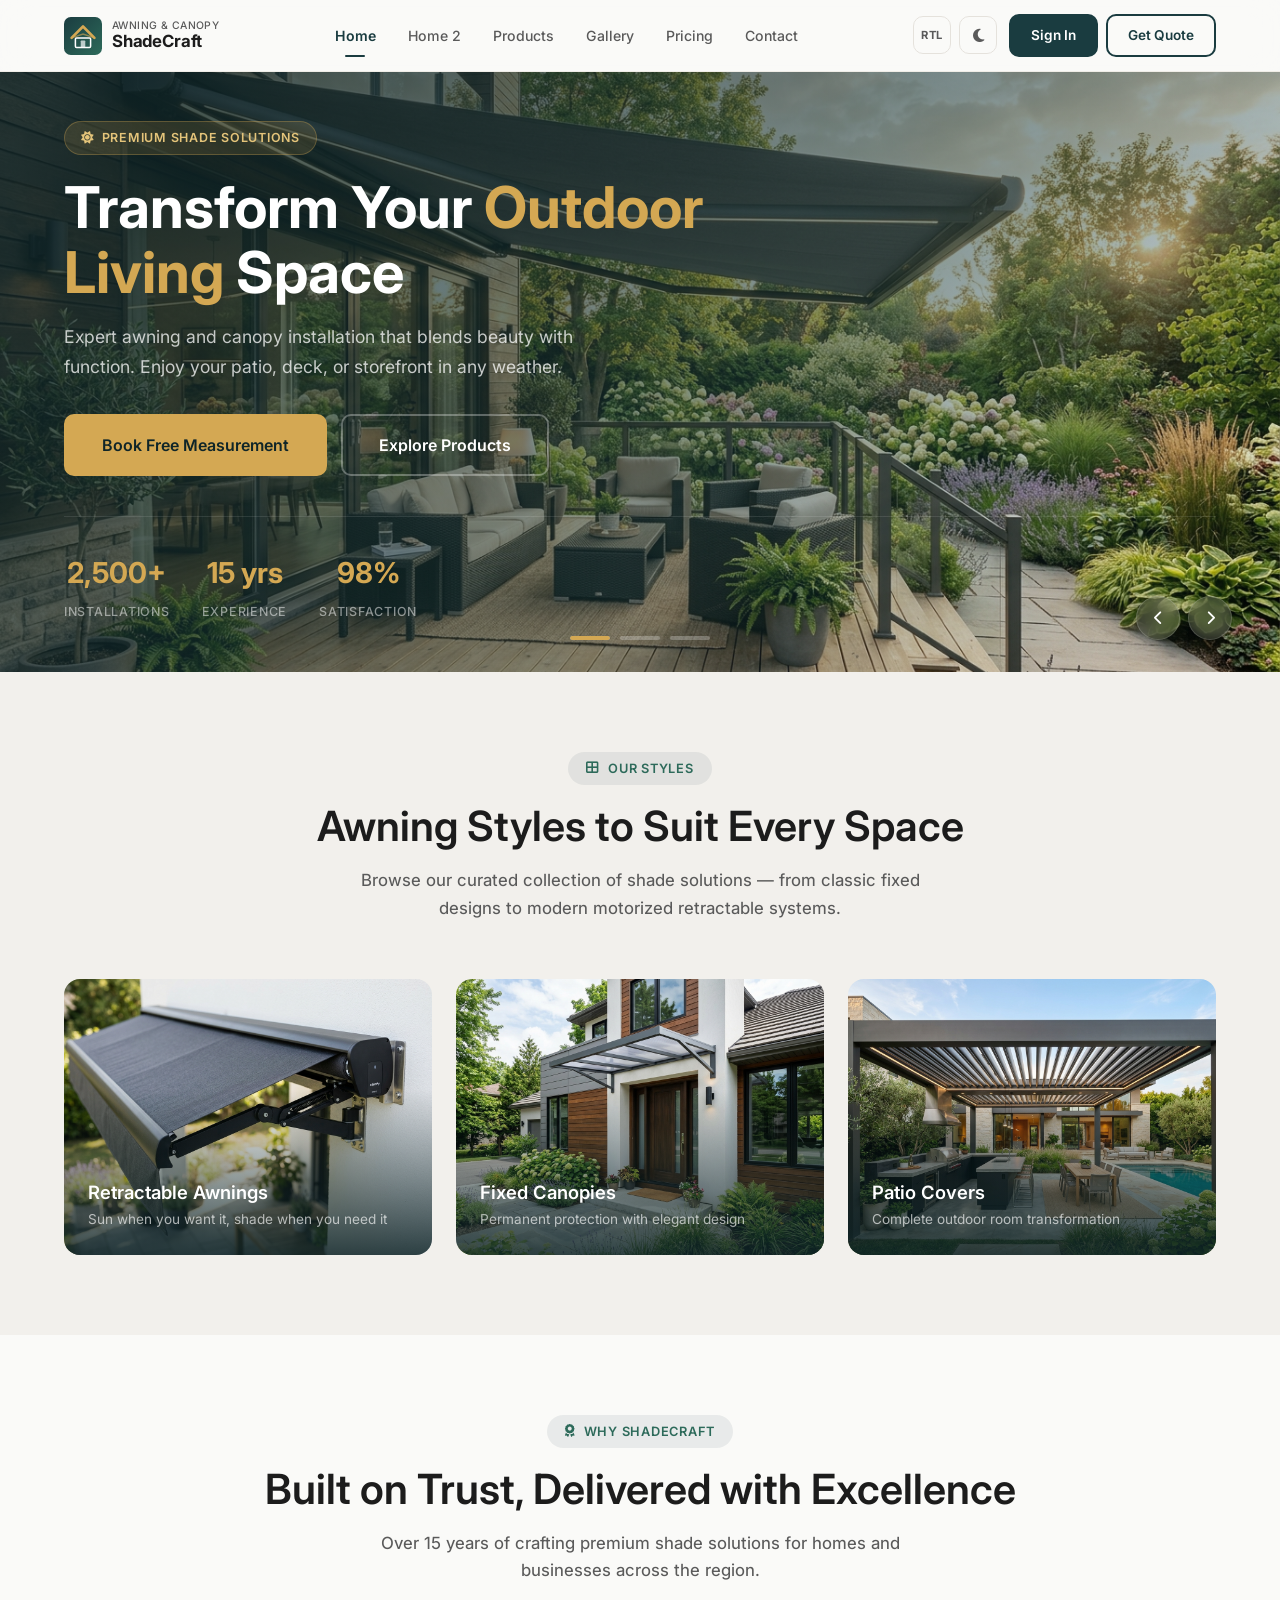
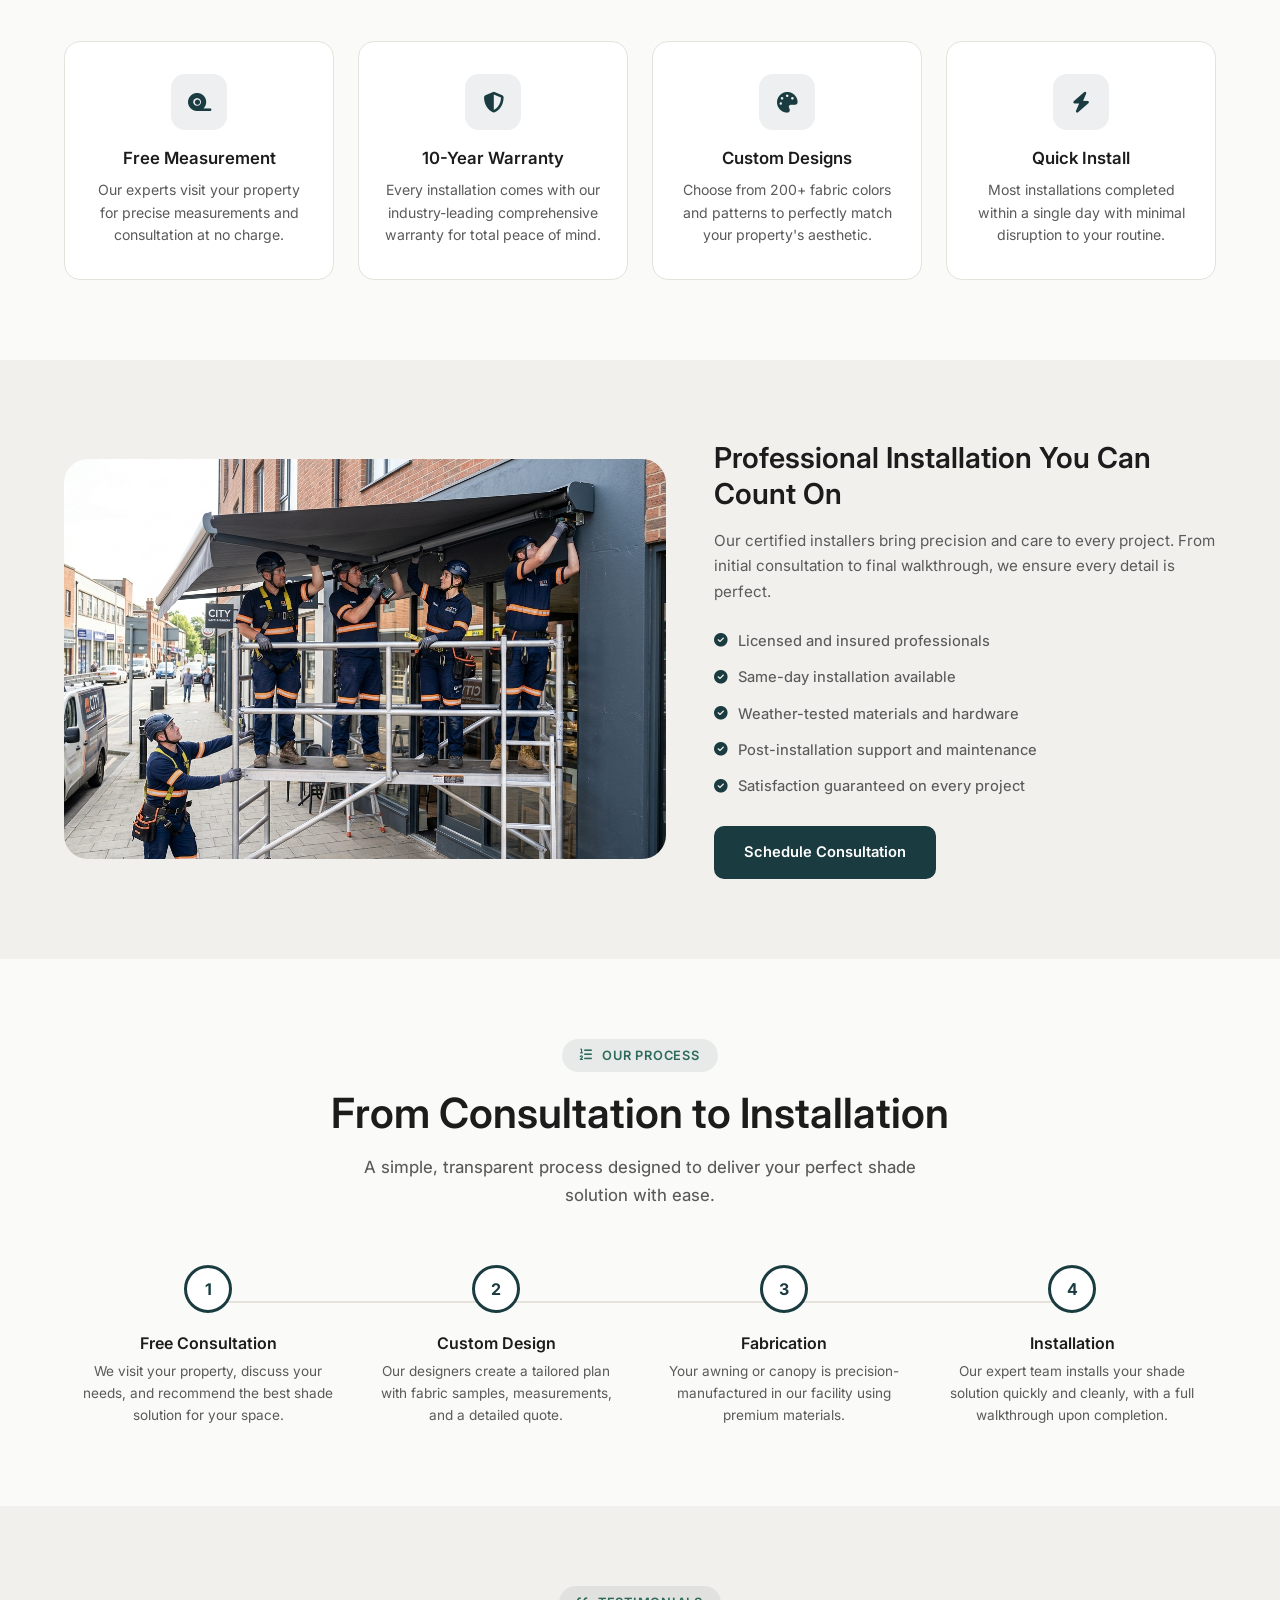
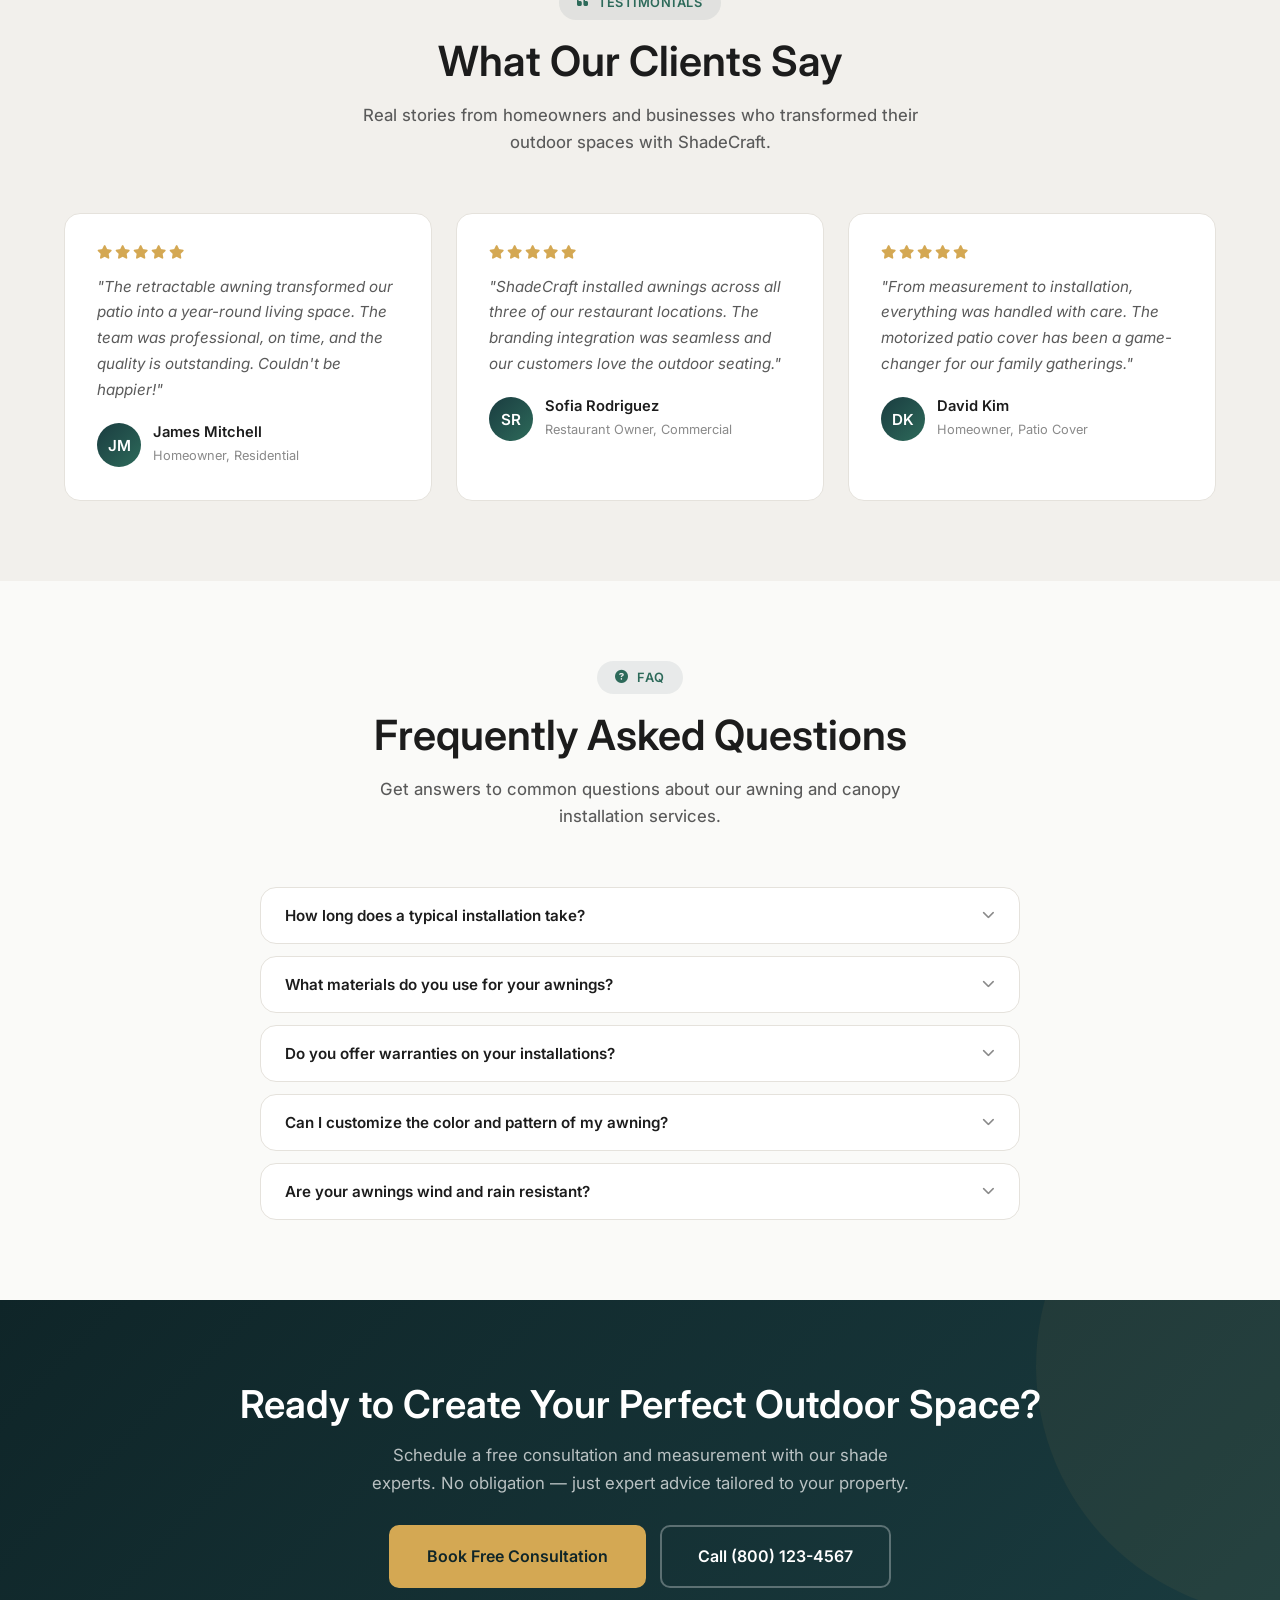
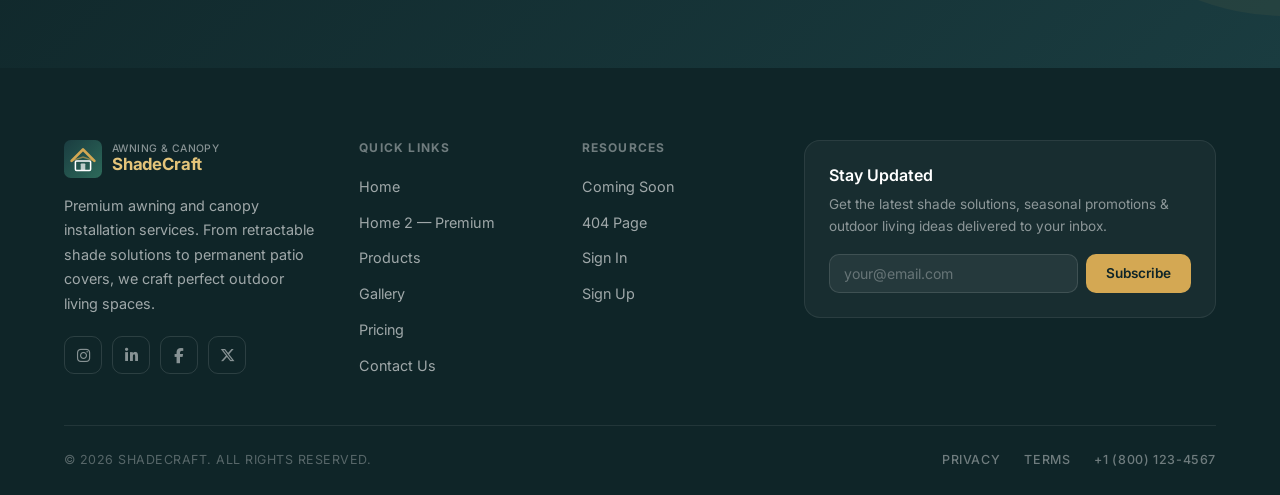
==== index.html @ 9da415a9 "first commit" ====
<!DOCTYPE html>
<html lang="en" dir="ltr">
<head>
    <meta charset="UTF-8">
    <meta name="viewport" content="width=device-width, initial-scale=1.0">
    <title>ShadeCraft — Premium Awning & Canopy Installation</title>
    <meta name="description" content="Professional awning and canopy installation services. Retractable awnings, fixed canopies, patio covers — we create perfect outdoor shade solutions.">
    <link rel="icon" href="favicon.svg" type="image/svg+xml">
    <link rel="stylesheet" href="style.css">
    <link rel="stylesheet" href="https://cdnjs.cloudflare.com/ajax/libs/font-awesome/6.5.1/css/all.min.css">
    <script src="components.js" defer></script>
</head>
<body>
    <div id="navbar-placeholder"></div>

    <!-- ===== HERO SLIDER ===== -->
    <section class="hero-slider" id="heroSlider">
        <div class="hero-slide active" aria-hidden="false">
            <div class="hero-slide-bg">
                <img src="assets/images/hero-awning-1.jpg" alt="Modern retractable awning over a patio deck" loading="eager">
            </div>
            <div class="hero-slide-content">
                <span class="hero-badge"><i class="fas fa-sun"></i> Premium Shade Solutions</span>
                <h1>Transform Your <span class="highlight">Outdoor Living</span> Space</h1>
                <p>Expert awning and canopy installation that blends beauty with function. Enjoy your patio, deck, or storefront in any weather.</p>
                <div class="hero-actions">
                    <a href="contact.html" class="btn btn-primary btn-lg">Book Free Measurement</a>
                    <a href="products.html" class="btn btn-secondary btn-lg">Explore Products</a>
                </div>
                <div class="hero-stat-row">
                    <div class="hero-stat-item">
                        <span class="stat-num" data-count="2500" data-suffix="+">0</span>
                        <span class="stat-label">Installations</span>
                    </div>
                    <div class="hero-stat-item">
                        <span class="stat-num" data-count="15" data-suffix=" yrs">0</span>
                        <span class="stat-label">Experience</span>
                    </div>
                    <div class="hero-stat-item">
                        <span class="stat-num" data-count="98" data-suffix="%">0</span>
                        <span class="stat-label">Satisfaction</span>
                    </div>
                </div>
            </div>
        </div>

        <div class="hero-slide" aria-hidden="true">
            <div class="hero-slide-bg">
                <img src="assets/images/hero-canopy-2.jpg" alt="Elegant commercial storefront awning" loading="lazy">
            </div>
            <div class="hero-slide-content">
                <span class="hero-badge"><i class="fas fa-store"></i> Commercial Solutions</span>
                <h1>Elevate Your <span class="highlight">Business Facade</span></h1>
                <p>Eye-catching commercial awnings that boost curb appeal, reduce energy costs, and create inviting storefronts for your customers.</p>
                <div class="hero-actions">
                    <a href="contact.html" class="btn btn-primary btn-lg">Get a Quote</a>
                    <a href="gallery.html" class="btn btn-secondary btn-lg">View Our Work</a>
                </div>
            </div>
        </div>

        <div class="hero-slide" aria-hidden="true">
            <div class="hero-slide-bg">
                <img src="assets/images/hero-patio-3.jpg" alt="Pergola canopy over outdoor dining" loading="lazy">
            </div>
            <div class="hero-slide-content">
                <span class="hero-badge"><i class="fas fa-utensils"></i> Patio & Pergola</span>
                <h1>Dine Under the <span class="highlight">Perfect Canopy</span></h1>
                <p>Custom patio covers and pergola canopies that extend your entertainment area year-round. Built to last, designed to impress.</p>
                <div class="hero-actions">
                    <a href="products.html" class="btn btn-primary btn-lg">See Patio Covers</a>
                    <a href="pricing.html" class="btn btn-secondary btn-lg">Pricing Guide</a>
                </div>
            </div>
        </div>

        <!-- Dots -->
        <div class="hero-dots">
            <button class="hero-dot active" aria-label="Slide 1" aria-selected="true"><span class="hero-dot-fill"></span></button>
            <button class="hero-dot" aria-label="Slide 2" aria-selected="false"><span class="hero-dot-fill"></span></button>
            <button class="hero-dot" aria-label="Slide 3" aria-selected="false"><span class="hero-dot-fill"></span></button>
        </div>

        <!-- Nav Arrows -->
        <div class="hero-nav">
            <button class="hero-nav-btn" id="heroPrevBtn" aria-label="Previous slide"><i class="fas fa-chevron-left"></i></button>
            <button class="hero-nav-btn" id="heroNextBtn" aria-label="Next slide"><i class="fas fa-chevron-right"></i></button>
        </div>
    </section>

    <!-- ===== AWNING STYLE GALLERY ===== -->
    <section class="awning-gallery section">
        <div class="container">
            <div class="section-header fade-up">
                <span class="section-badge"><i class="fas fa-th-large"></i> Our Styles</span>
                <h2>Awning Styles to Suit Every Space</h2>
                <p>Browse our curated collection of shade solutions — from classic fixed designs to modern motorized retractable systems.</p>
            </div>
            <div class="awning-gallery-grid">
                <div class="awning-gallery-card fade-up">
                    <img src="assets/images/product-retractable.jpg" alt="Retractable awning extended over patio">
                    <div class="awning-gallery-overlay">
                        <h3>Retractable Awnings</h3>
                        <p>Sun when you want it, shade when you need it</p>
                    </div>
                </div>
                <div class="awning-gallery-card fade-up">
                    <img src="assets/images/product-fixed.jpg" alt="Fixed aluminum awning over entrance">
                    <div class="awning-gallery-overlay">
                        <h3>Fixed Canopies</h3>
                        <p>Permanent protection with elegant design</p>
                    </div>
                </div>
                <div class="awning-gallery-card fade-up">
                    <img src="assets/images/product-patio-cover.jpg" alt="Luxury patio cover with louvers">
                    <div class="awning-gallery-overlay">
                        <h3>Patio Covers</h3>
                        <p>Complete outdoor room transformation</p>
                    </div>
                </div>
            </div>
        </div>
    </section>

    <!-- ===== WHY CHOOSE US ===== -->
    <section class="why-us section">
        <div class="container">
            <div class="section-header fade-up">
                <span class="section-badge"><i class="fas fa-award"></i> Why ShadeCraft</span>
                <h2>Built on Trust, Delivered with Excellence</h2>
                <p>Over 15 years of crafting premium shade solutions for homes and businesses across the region.</p>
            </div>
            <div class="why-us-grid">
                <div class="why-us-card fade-up">
                    <div class="why-us-icon"><i class="fas fa-tape"></i></div>
                    <h3>Free Measurement</h3>
                    <p>Our experts visit your property for precise measurements and consultation at no charge.</p>
                </div>
                <div class="why-us-card fade-up">
                    <div class="why-us-icon"><i class="fas fa-shield-halved"></i></div>
                    <h3>10-Year Warranty</h3>
                    <p>Every installation comes with our industry-leading comprehensive warranty for total peace of mind.</p>
                </div>
                <div class="why-us-card fade-up">
                    <div class="why-us-icon"><i class="fas fa-palette"></i></div>
                    <h3>Custom Designs</h3>
                    <p>Choose from 200+ fabric colors and patterns to perfectly match your property's aesthetic.</p>
                </div>
                <div class="why-us-card fade-up">
                    <div class="why-us-icon"><i class="fas fa-bolt"></i></div>
                    <h3>Quick Install</h3>
                    <p>Most installations completed within a single day with minimal disruption to your routine.</p>
                </div>
            </div>
        </div>
    </section>

    <!-- ===== SERVICE HIGHLIGHTS ===== -->
    <section class="service-highlights">
        <div class="container">
            <div class="highlights-grid">
                <div class="highlights-img slide-left">
                    <img src="assets/images/about-team.jpg" alt="ShadeCraft installation team at work">
                </div>
                <div class="highlights-content slide-right">
                    <h2>Professional Installation You Can Count On</h2>
                    <p>Our certified installers bring precision and care to every project. From initial consultation to final walkthrough, we ensure every detail is perfect.</p>
                    <ul class="highlights-list">
                        <li><i class="fas fa-check-circle"></i> Licensed and insured professionals</li>
                        <li><i class="fas fa-check-circle"></i> Same-day installation available</li>
                        <li><i class="fas fa-check-circle"></i> Weather-tested materials and hardware</li>
                        <li><i class="fas fa-check-circle"></i> Post-installation support and maintenance</li>
                        <li><i class="fas fa-check-circle"></i> Satisfaction guaranteed on every project</li>
                    </ul>
                    <a href="contact.html" class="btn btn-primary">Schedule Consultation</a>
                </div>
            </div>
        </div>
    </section>

    <!-- ===== HOW IT WORKS ===== -->
    <section class="process-section section">
        <div class="container">
            <div class="section-header fade-up">
                <span class="section-badge"><i class="fas fa-list-ol"></i> Our Process</span>
                <h2>From Consultation to Installation</h2>
                <p>A simple, transparent process designed to deliver your perfect shade solution with ease.</p>
            </div>
            <div class="process-timeline">
                <div class="process-step fade-up">
                    <div class="process-step-num">1</div>
                    <h3>Free Consultation</h3>
                    <p>We visit your property, discuss your needs, and recommend the best shade solution for your space.</p>
                </div>
                <div class="process-step fade-up">
                    <div class="process-step-num">2</div>
                    <h3>Custom Design</h3>
                    <p>Our designers create a tailored plan with fabric samples, measurements, and a detailed quote.</p>
                </div>
                <div class="process-step fade-up">
                    <div class="process-step-num">3</div>
                    <h3>Fabrication</h3>
                    <p>Your awning or canopy is precision-manufactured in our facility using premium materials.</p>
                </div>
                <div class="process-step fade-up">
                    <div class="process-step-num">4</div>
                    <h3>Installation</h3>
                    <p>Our expert team installs your shade solution quickly and cleanly, with a full walkthrough upon completion.</p>
                </div>
            </div>
        </div>
    </section>

    <!-- ===== TESTIMONIALS ===== -->
    <section class="testimonials-section">
        <div class="container">
            <div class="section-header fade-up">
                <span class="section-badge"><i class="fas fa-quote-left"></i> Testimonials</span>
                <h2>What Our Clients Say</h2>
                <p>Real stories from homeowners and businesses who transformed their outdoor spaces with ShadeCraft.</p>
            </div>
            <div class="testimonials-grid">
                <div class="testimonial-card fade-up">
                    <div class="testimonial-stars">
                        <i class="fas fa-star"></i><i class="fas fa-star"></i><i class="fas fa-star"></i><i class="fas fa-star"></i><i class="fas fa-star"></i>
                    </div>
                    <p class="testimonial-text">"The retractable awning transformed our patio into a year-round living space. The team was professional, on time, and the quality is outstanding. Couldn't be happier!"</p>
                    <div class="testimonial-author">
                        <div class="testimonial-avatar">JM</div>
                        <div class="testimonial-info">
                            <h4>James Mitchell</h4>
                            <span>Homeowner, Residential</span>
                        </div>
                    </div>
                </div>
                <div class="testimonial-card fade-up">
                    <div class="testimonial-stars">
                        <i class="fas fa-star"></i><i class="fas fa-star"></i><i class="fas fa-star"></i><i class="fas fa-star"></i><i class="fas fa-star"></i>
                    </div>
                    <p class="testimonial-text">"ShadeCraft installed awnings across all three of our restaurant locations. The branding integration was seamless and our customers love the outdoor seating."</p>
                    <div class="testimonial-author">
                        <div class="testimonial-avatar">SR</div>
                        <div class="testimonial-info">
                            <h4>Sofia Rodriguez</h4>
                            <span>Restaurant Owner, Commercial</span>
                        </div>
                    </div>
                </div>
                <div class="testimonial-card fade-up">
                    <div class="testimonial-stars">
                        <i class="fas fa-star"></i><i class="fas fa-star"></i><i class="fas fa-star"></i><i class="fas fa-star"></i><i class="fas fa-star"></i>
                    </div>
                    <p class="testimonial-text">"From measurement to installation, everything was handled with care. The motorized patio cover has been a game-changer for our family gatherings."</p>
                    <div class="testimonial-author">
                        <div class="testimonial-avatar">DK</div>
                        <div class="testimonial-info">
                            <h4>David Kim</h4>
                            <span>Homeowner, Patio Cover</span>
                        </div>
                    </div>
                </div>
            </div>
        </div>
    </section>

    <!-- ===== FAQ ===== -->
    <section class="faq-section section">
        <div class="container">
            <div class="section-header fade-up">
                <span class="section-badge"><i class="fas fa-circle-question"></i> FAQ</span>
                <h2>Frequently Asked Questions</h2>
                <p>Get answers to common questions about our awning and canopy installation services.</p>
            </div>
            <div class="faq-list">
                <div class="faq-item fade-up">
                    <button class="faq-question">How long does a typical installation take? <i class="fas fa-chevron-down"></i></button>
                    <div class="faq-answer"><div class="faq-answer-inner">Most residential awning installations are completed within a single day (4–8 hours). Larger commercial projects or custom patio covers may take 2–3 days depending on complexity and site conditions.</div></div>
                </div>
                <div class="faq-item fade-up">
                    <button class="faq-question">What materials do you use for your awnings? <i class="fas fa-chevron-down"></i></button>
                    <div class="faq-answer"><div class="faq-answer-inner">We use premium Sunbrella® and Dickson® fabrics that are UV-resistant, waterproof, and fade-proof. Our frames are constructed from marine-grade aluminum with powder-coated finishes for maximum durability.</div></div>
                </div>
                <div class="faq-item fade-up">
                    <button class="faq-question">Do you offer warranties on your installations? <i class="fas fa-chevron-down"></i></button>
                    <div class="faq-answer"><div class="faq-answer-inner">Yes! All our installations come with a comprehensive 10-year warranty covering both fabric and framework. We also offer extended maintenance plans for motorized systems.</div></div>
                </div>
                <div class="faq-item fade-up">
                    <button class="faq-question">Can I customize the color and pattern of my awning? <i class="fas fa-chevron-down"></i></button>
                    <div class="faq-answer"><div class="faq-answer-inner">Absolutely! We offer over 200 fabric colors and patterns. Our design consultant will bring samples to your property so you can see how different options look in your specific lighting conditions.</div></div>
                </div>
                <div class="faq-item fade-up">
                    <button class="faq-question">Are your awnings wind and rain resistant? <i class="fas fa-chevron-down"></i></button>
                    <div class="faq-answer"><div class="faq-answer-inner">Our fixed awnings are engineered to withstand winds up to 75 mph. Retractable models include optional wind sensors that automatically retract the awning in high-wind conditions to protect your investment.</div></div>
                </div>
            </div>
        </div>
    </section>

    <!-- ===== CTA BANNER ===== -->
    <section class="cta-banner">
        <div class="container">
            <div class="cta-banner-inner fade-up">
                <h2>Ready to Create Your Perfect Outdoor Space?</h2>
                <p>Schedule a free consultation and measurement with our shade experts. No obligation — just expert advice tailored to your property.</p>
                <div class="hero-actions" style="justify-content: center;">
                    <a href="contact.html" class="btn btn-primary btn-lg">Book Free Consultation</a>
                    <a href="tel:18001234567" class="btn btn-secondary btn-lg" style="color:#fff;border-color:rgba(255,255,255,0.3);">Call (800) 123-4567</a>
                </div>
            </div>
        </div>
    </section>

    <div id="footer-placeholder"></div>
</body>
</html>
---- style.css ----
/* ===================================================
   SHADECRAFT — STYLE.CSS
   Awning & Canopy Installation Company
   Color Palette: Deep Teal (#1A3C40) + Warm Gold (#D4A853)
   =================================================== */

/* ---- IMPORTS ---- */
@import url('https://fonts.googleapis.com/css2?family=Inter:wght@300;400;500;550;600;700;800&display=swap');

/* ---- ROOT VARIABLES ---- */
:root {
    /* Primary & Secondary */
    --primary: #1A3C40;
    --primary-light: #2D6A5A;
    --primary-dark: #0F2528;
    --primary-rgb: 26, 60, 64;
    --secondary: #D4A853;
    --secondary-light: #E4C47A;
    --secondary-dark: #B8893D;
    --secondary-rgb: 212, 168, 83;

    /* Neutrals */
    --bg: #FAFAF8;
    --bg-alt: #F2F0EC;
    --bg-card: #FFFFFF;
    --text: #1C1C1C;
    --text-secondary: #5A5A5A;
    --text-muted: #8A8A8A;
    --border: #E5E2DC;
    --border-light: #F0EDE7;
    --shadow: rgba(0,0,0,0.06);
    --shadow-md: rgba(0,0,0,0.1);

    /* Status */
    --success: #2E7D5B;
    --warning: #D4A853;
    --danger: #C04040;
    --info: #3A7CA5;

    /* Sizing */
    --nav-height: 72px;
    --radius: 10px;
    --radius-lg: 16px;
    --radius-xl: 24px;
    --radius-full: 9999px;
    --container: 1200px;
    --container-sm: 800px;
    --transition: 0.3s cubic-bezier(0.4, 0, 0.2, 1);

    /* Typography */
    --font: 'Inter', -apple-system, BlinkMacSystemFont, 'Segoe UI', sans-serif;
}

/* ---- DARK MODE ---- */
.dark {
    --bg: #0E1A1B;
    --bg-alt: #152425;
    --bg-card: #1A2F31;
    --text: #F0ECE4;
    --text-secondary: #B5AFA5;
    --text-muted: #7A756C;
    --border: #2A3E3F;
    --border-light: #1F3233;
    --shadow: rgba(0,0,0,0.2);
    --shadow-md: rgba(0,0,0,0.3);
}

/* ---- RESET ---- */
*, *::before, *::after { box-sizing: border-box; margin: 0; padding: 0; }
html { scroll-behavior: smooth; -webkit-text-size-adjust: 100%; }
body {
    font-family: var(--font);
    font-weight: 400;
    color: var(--text);
    background: var(--bg);
    line-height: 1.65;
    -webkit-font-smoothing: antialiased;
    overflow-x: hidden;
    transition: background var(--transition), color var(--transition);
}
img { max-width: 100%; height: auto; display: block; }
a { color: inherit; text-decoration: none; transition: color var(--transition); }
button { cursor: pointer; border: none; background: none; font-family: var(--font); }
ul, ol { list-style: none; }
h1, h2, h3, h4, h5, h6 { font-weight: 600; line-height: 1.25; color: var(--text); }
p { font-weight: 400; }

/* ---- UTILITIES ---- */
.container { max-width: var(--container); margin: 0 auto; padding: 0 24px; }
.container-sm { max-width: var(--container-sm); margin: 0 auto; padding: 0 24px; }
.text-center { text-align: center; }
.w-full { width: 100%; }
.flex-center { display: flex; align-items: center; justify-content: center; }

/* ---- SECTION SPACING ---- */
.section { padding: 80px 0; }
.section-sm { padding: 60px 0; }
.section-header { text-align: center; margin-bottom: 56px; }
.section-header .section-badge {
    display: inline-flex;
    align-items: center;
    gap: 8px;
    padding: 6px 18px;
    border-radius: var(--radius-full);
    background: rgba(var(--primary-rgb), 0.08);
    color: var(--primary-light);
    font-size: 0.8rem;
    font-weight: 600;
    letter-spacing: 0.06em;
    text-transform: uppercase;
    margin-bottom: 16px;
}
.dark .section-header .section-badge {
    background: rgba(var(--secondary-rgb), 0.12);
    color: var(--secondary-light);
}
.section-header h2 {
    font-size: clamp(1.8rem, 4vw, 2.6rem);
    font-weight: 600;
    margin-bottom: 14px;
    color: var(--text);
}
.section-header p {
    font-size: 1.05rem;
    color: var(--text-secondary);
    max-width: 600px;
    margin: 0 auto;
    font-weight: 450;
}

/* ---- BUTTONS ---- */
.btn {
    display: inline-flex;
    align-items: center;
    justify-content: center;
    gap: 8px;
    padding: 12px 28px;
    border-radius: var(--radius);
    font-size: 0.92rem;
    font-weight: 600;
    cursor: pointer;
    transition: all var(--transition);
    border: 2px solid transparent;
    white-space: nowrap;
    text-align: center;
}
.btn-primary {
    background: var(--primary);
    color: #fff;
    border-color: var(--primary);
}
.btn-primary:hover {
    background: var(--primary-light);
    border-color: var(--primary-light);
    transform: translateY(-2px);
    box-shadow: 0 6px 20px rgba(var(--primary-rgb), 0.25);
}
.dark .btn-primary {
    background: var(--secondary);
    color: var(--primary-dark);
    border-color: var(--secondary);
}
.dark .btn-primary:hover {
    background: var(--secondary-light);
    border-color: var(--secondary-light);
    box-shadow: 0 6px 20px rgba(var(--secondary-rgb), 0.3);
}
.btn-secondary {
    background: transparent;
    color: var(--primary);
    border-color: var(--primary);
}
.btn-secondary:hover {
    background: var(--primary);
    color: #fff;
    transform: translateY(-2px);
}
.dark .btn-secondary {
    color: var(--secondary);
    border-color: var(--secondary);
}
.dark .btn-secondary:hover {
    background: var(--secondary);
    color: var(--primary-dark);
}
.btn-sm {
    padding: 8px 20px;
    font-size: 0.85rem;
}
.btn-lg {
    padding: 16px 36px;
    font-size: 1rem;
}
.btn i { font-size: 0.9em; }

/* ===== NAVBAR ===== */
.navbar {
    position: fixed;
    top: 0;
    left: 0;
    right: 0;
    z-index: 1000;
    background: rgba(250, 250, 248, 0.85);
    backdrop-filter: blur(16px);
    -webkit-backdrop-filter: blur(16px);
    border-bottom: 1px solid var(--border-light);
    transition: all var(--transition);
    height: var(--nav-height);
}
.dark .navbar {
    background: rgba(14, 26, 27, 0.9);
    border-bottom-color: var(--border);
}
.navbar.scrolled {
    box-shadow: 0 4px 24px var(--shadow-md);
}
.navbar-spacer { height: var(--nav-height); }

.nav-inner {
    max-width: var(--container);
    margin: 0 auto;
    padding: 0 24px;
    display: flex;
    align-items: center;
    justify-content: space-between;
    height: 100%;
    gap: 20px;
}

/* Logo */
.nav-logo {
    display: flex;
    align-items: center;
    gap: 10px;
    text-decoration: none;
    flex-shrink: 0;
}
.nav-logo svg { width: 38px; height: 38px; flex-shrink: 0; }
.nav-logo-text { display: flex; flex-direction: column; line-height: 1.15; }
.brand-top { font-size: 0.65rem; font-weight: 500; color: var(--text-secondary); letter-spacing: 0.04em; text-transform: uppercase; }
.brand-bottom { font-size: 1.05rem; font-weight: 700; color: var(--text); letter-spacing: -0.01em; }
.dark .brand-bottom { color: var(--secondary-light); }

/* Nav Links */
.nav-links {
    display: flex;
    align-items: center;
    gap: 4px;
}
.nav-link {
    padding: 8px 14px;
    font-size: 0.88rem;
    font-weight: 500;
    color: var(--text-secondary);
    border-radius: var(--radius);
    transition: all var(--transition);
    position: relative;
}
.nav-link:hover { color: var(--text); background: var(--bg-alt); }
.nav-link.active { color: var(--primary); font-weight: 600; }
.dark .nav-link.active { color: var(--secondary); }
.nav-link.active::after {
    content: '';
    position: absolute;
    bottom: -2px;
    left: 50%;
    transform: translateX(-50%);
    width: 20px;
    height: 2px;
    background: var(--primary);
    border-radius: 2px;
}
.dark .nav-link.active::after { background: var(--secondary); }

/* Nav Actions */
.nav-actions {
    display: flex;
    align-items: center;
    gap: 8px;
}
.nav-icon-btn {
    width: 38px;
    height: 38px;
    border-radius: var(--radius);
    display: flex;
    align-items: center;
    justify-content: center;
    color: var(--text-secondary);
    transition: all var(--transition);
    font-size: 0.95rem;
    background: transparent;
    border: 1px solid var(--border);
}
.nav-icon-btn:hover {
    background: var(--bg-alt);
    color: var(--text);
    border-color: var(--text-muted);
}
.dir-indicator {
    font-size: 0.7rem;
    font-weight: 700;
    letter-spacing: 0.04em;
}
.nav-cta-btn { margin-inline-start: 4px; }
.nav-cta-secondary { }

/* Mobile Menu Button */
.mobile-menu-btn {
    display: none;
    width: 38px;
    height: 38px;
    border-radius: var(--radius);
    align-items: center;
    justify-content: center;
    color: var(--text);
    font-size: 1.1rem;
    border: 1px solid var(--border);
}

/* Mobile Backdrop */
.mobile-backdrop {
    display: none;
    position: fixed;
    inset: 0;
    background: rgba(0,0,0,0.4);
    z-index: 998;
    opacity: 0;
    transition: opacity 0.3s;
}
.mobile-backdrop.open { display: block; opacity: 1; }

/* Mobile Menu */
.mobile-menu {
    display: none;
    position: fixed;
    top: var(--nav-height);
    left: 0;
    right: 0;
    background: var(--bg-card);
    border-bottom: 1px solid var(--border);
    z-index: 999;
    padding: 16px 24px 24px;
    box-shadow: 0 8px 32px var(--shadow-md);
    transform: translateY(-10px);
    opacity: 0;
    transition: all 0.3s ease;
    max-height: calc(100vh - var(--nav-height));
    overflow-y: auto;
}
.mobile-menu.open {
    display: block;
    transform: translateY(0);
    opacity: 1;
}
.mob-links-list { display: flex; flex-direction: column; gap: 4px; margin-bottom: 16px; }
.mob-link {
    display: flex;
    align-items: center;
    padding: 12px 16px;
    border-radius: var(--radius);
    font-size: 0.95rem;
    font-weight: 500;
    color: var(--text-secondary);
    transition: all var(--transition);
}
.mob-link:hover, .mob-link.active {
    background: rgba(var(--primary-rgb), 0.06);
    color: var(--primary);
}
.dark .mob-link:hover, .dark .mob-link.active {
    background: rgba(var(--secondary-rgb), 0.1);
    color: var(--secondary);
}
.mob-link-content { display: flex; align-items: center; gap: 10px; }
.mob-actions { display: flex; flex-direction: column; gap: 8px; margin-bottom: 16px; }
.mob-toggles { display: flex; gap: 8px; justify-content: center; }

/* ===== FOOTER ===== */
.footer {
    background: var(--primary-dark);
    color: #C8C4BC;
    padding: 72px 0 0;
}
.dark .footer { background: #080F10; }
.footer-grid {
    display: grid;
    grid-template-columns: 1.4fr 1fr 1fr 1.2fr;
    gap: 40px;
    padding-bottom: 48px;
    border-bottom: 1px solid rgba(255,255,255,0.08);
}
.footer-brand p {
    font-size: 0.9rem;
    line-height: 1.7;
    margin-top: 16px;
    color: rgba(255,255,255,0.6);
    font-weight: 400;
}
.footer-logo .brand-top { color: rgba(255,255,255,0.5); }
.footer-logo .brand-bottom { color: var(--secondary-light); }
.footer-socials { display: flex; gap: 10px; margin-top: 20px; }
.footer-social-link {
    width: 38px;
    height: 38px;
    border-radius: var(--radius);
    border: 1px solid rgba(255,255,255,0.12);
    display: flex;
    align-items: center;
    justify-content: center;
    color: rgba(255,255,255,0.5);
    transition: all var(--transition);
    font-size: 0.95rem;
}
.footer-social-link:hover {
    background: var(--secondary);
    color: var(--primary-dark);
    border-color: var(--secondary);
}
.footer-col-title {
    font-size: 0.75rem;
    font-weight: 700;
    letter-spacing: 0.1em;
    color: rgba(255,255,255,0.4);
    margin-bottom: 20px;
}
.footer-links { display: flex; flex-direction: column; gap: 12px; }
.footer-links a {
    font-size: 0.9rem;
    color: rgba(255,255,255,0.6);
    transition: all var(--transition);
    font-weight: 400;
}
.footer-links a:hover { color: var(--secondary-light); padding-inline-start: 4px; }
.footer-newsletter-card {
    background: rgba(255,255,255,0.04);
    border: 1px solid rgba(255,255,255,0.08);
    border-radius: var(--radius-lg);
    padding: 24px;
}
.footer-newsletter-title {
    font-size: 1rem;
    font-weight: 600;
    color: #fff;
    margin-bottom: 8px;
}
.footer-newsletter-desc {
    font-size: 0.85rem;
    color: rgba(255,255,255,0.5);
    margin-bottom: 16px;
    font-weight: 400;
}
.footer-newsletter-form { display: flex; gap: 8px; }
.footer-newsletter-input {
    flex: 1;
    padding: 10px 14px;
    background: rgba(255,255,255,0.06);
    border: 1px solid rgba(255,255,255,0.12);
    border-radius: var(--radius);
    color: #fff;
    font-size: 0.88rem;
    font-family: var(--font);
    outline: none;
    transition: border-color var(--transition);
}
.footer-newsletter-input:focus { border-color: var(--secondary); }
.footer-newsletter-input::placeholder { color: rgba(255,255,255,0.3); }
.footer-newsletter-btn {
    padding: 10px 20px;
    background: var(--secondary);
    color: var(--primary-dark);
    border: none;
    border-radius: var(--radius);
    font-size: 0.85rem;
    font-weight: 600;
    font-family: var(--font);
    cursor: pointer;
    transition: all var(--transition);
    white-space: nowrap;
}
.footer-newsletter-btn:hover { background: var(--secondary-light); }
.footer-bottom {
    display: flex;
    align-items: center;
    justify-content: space-between;
    padding: 24px 0;
    flex-wrap: wrap;
    gap: 16px;
}
.footer-copyright {
    font-size: 0.78rem;
    color: rgba(255,255,255,0.3);
    letter-spacing: 0.04em;
    font-weight: 400;
}
.footer-bottom-links {
    display: flex;
    gap: 24px;
}
.footer-bottom-links a {
    font-size: 0.78rem;
    color: rgba(255,255,255,0.4);
    letter-spacing: 0.05em;
    font-weight: 500;
    transition: color var(--transition);
}
.footer-bottom-links a:hover { color: var(--secondary-light); }

/* ===== BACK TO TOP ===== */
.back-to-top {
    position: fixed;
    bottom: 28px;
    right: 28px;
    width: 44px;
    height: 44px;
    border-radius: 50%;
    background: var(--primary);
    color: #fff;
    display: flex;
    align-items: center;
    justify-content: center;
    font-size: 1rem;
    box-shadow: 0 4px 16px rgba(var(--primary-rgb), 0.3);
    opacity: 0;
    visibility: hidden;
    transform: translateY(12px);
    transition: all var(--transition);
    z-index: 900;
    border: none;
    cursor: pointer;
}
[dir="rtl"] .back-to-top { right: auto; left: 28px; }
.back-to-top.visible {
    opacity: 1;
    visibility: visible;
    transform: translateY(0);
}
.back-to-top:hover {
    background: var(--secondary);
    color: var(--primary-dark);
    transform: translateY(-3px);
}

/* ===== SCROLL ANIMATIONS ===== */
.fade-up {
    opacity: 0;
    transform: translateY(30px);
    transition: opacity 0.6s ease, transform 0.6s ease;
}
.fade-in {
    opacity: 0;
    transition: opacity 0.6s ease;
}
.scale-in {
    opacity: 0;
    transform: scale(0.95);
    transition: opacity 0.6s ease, transform 0.6s ease;
}
.slide-left {
    opacity: 0;
    transform: translateX(-30px);
    transition: opacity 0.6s ease, transform 0.6s ease;
}
.slide-right {
    opacity: 0;
    transform: translateX(30px);
    transition: opacity 0.6s ease, transform 0.6s ease;
}
[dir="rtl"] .slide-left { transform: translateX(30px); }
[dir="rtl"] .slide-right { transform: translateX(-30px); }
.fade-up.animate-in, .fade-in.animate-in, .scale-in.animate-in,
.slide-left.animate-in, .slide-right.animate-in {
    opacity: 1;
    transform: translateY(0) translateX(0) scale(1);
}

/* ===== HERO SLIDER ===== */
.hero-slider {
    position: relative;
    width: 100%;
    min-height: 600px;
    overflow: hidden;
    background: var(--primary-dark);
}
.hero-slide {
    position: absolute;
    inset: 0;
    display: flex;
    align-items: center;
    opacity: 0;
    transition: opacity 0.8s ease;
    z-index: 1;
}
.hero-slide.active { opacity: 1; z-index: 2; }
.hero-slide-bg {
    position: absolute;
    inset: 0;
    z-index: 0;
}
.hero-slide-bg img {
    width: 100%;
    height: 100%;
    object-fit: cover;
}
.hero-slide-bg::after {
    content: '';
    position: absolute;
    inset: 0;
    background: linear-gradient(135deg, rgba(15, 37, 40, 0.85) 0%, rgba(26, 60, 64, 0.5) 60%, transparent 100%);
}
.hero-slide-content {
    position: relative;
    z-index: 2;
    max-width: var(--container);
    margin: 0 auto;
    padding: 0 24px;
    width: 100%;
}
.hero-slide-content .hero-badge {
    display: inline-flex;
    align-items: center;
    gap: 8px;
    background: rgba(212, 168, 83, 0.15);
    border: 1px solid rgba(212, 168, 83, 0.3);
    padding: 6px 16px;
    border-radius: var(--radius-full);
    color: var(--secondary-light);
    font-size: 0.78rem;
    font-weight: 600;
    letter-spacing: 0.06em;
    text-transform: uppercase;
    margin-bottom: 20px;
}
.hero-slide-content h1 {
    font-size: clamp(2.2rem, 5vw, 3.6rem);
    font-weight: 700;
    color: #fff;
    line-height: 1.12;
    margin-bottom: 18px;
    max-width: 640px;
}
.hero-slide-content h1 .highlight {
    color: var(--secondary);
    position: relative;
}
.hero-slide-content p {
    font-size: 1.1rem;
    color: rgba(255,255,255,0.75);
    max-width: 520px;
    margin-bottom: 32px;
    line-height: 1.7;
    font-weight: 400;
}
.hero-actions { display: flex; gap: 14px; flex-wrap: wrap; }
.hero-actions .btn-primary {
    background: var(--secondary);
    color: var(--primary-dark);
    border-color: var(--secondary);
}
.hero-actions .btn-primary:hover {
    background: var(--secondary-light);
    border-color: var(--secondary-light);
    box-shadow: 0 6px 24px rgba(var(--secondary-rgb), 0.35);
}
.hero-actions .btn-secondary {
    color: #fff;
    border-color: rgba(255,255,255,0.3);
}
.hero-actions .btn-secondary:hover {
    background: rgba(255,255,255,0.1);
    border-color: rgba(255,255,255,0.5);
}

/* Hero Dots */
.hero-dots {
    position: absolute;
    bottom: 32px;
    left: 50%;
    transform: translateX(-50%);
    z-index: 10;
    display: flex;
    gap: 10px;
    align-items: center;
}
.hero-dot {
    width: 40px;
    height: 4px;
    border-radius: 4px;
    background: rgba(255,255,255,0.25);
    cursor: pointer;
    position: relative;
    overflow: hidden;
    transition: all 0.3s;
    border: none;
    padding: 0;
}
.hero-dot.active { background: rgba(255,255,255,0.3); }
.hero-dot-fill {
    position: absolute;
    top: 0;
    left: 0;
    height: 100%;
    width: 0;
    background: var(--secondary);
    border-radius: 4px;
}
@keyframes heroProgress { 0% { width: 0; } 100% { width: 100%; } }

/* Hero Nav Arrows */
.hero-nav {
    position: absolute;
    bottom: 32px;
    right: 48px;
    z-index: 10;
    display: flex;
    gap: 8px;
}
[dir="rtl"] .hero-nav { right: auto; left: 48px; }
.hero-nav-btn {
    width: 44px;
    height: 44px;
    border-radius: 50%;
    background: rgba(255,255,255,0.1);
    backdrop-filter: blur(8px);
    border: 1px solid rgba(255,255,255,0.15);
    color: #fff;
    display: flex;
    align-items: center;
    justify-content: center;
    cursor: pointer;
    transition: all var(--transition);
    font-size: 0.9rem;
}
.hero-nav-btn:hover {
    background: var(--secondary);
    color: var(--primary-dark);
    border-color: var(--secondary);
}

/* Hero Stat */
.hero-stat-row {
    display: flex;
    gap: 32px;
    margin-top: 40px;
    padding-top: 32px;
    border-top: 1px solid rgba(255,255,255,0.1);
}
.hero-stat-item { text-align: center; }
.stat-num {
    font-size: 1.8rem;
    font-weight: 700;
    color: var(--secondary);
    display: block;
}
.stat-label {
    font-size: 0.78rem;
    color: rgba(255,255,255,0.5);
    text-transform: uppercase;
    letter-spacing: 0.06em;
    font-weight: 500;
    margin-top: 2px;
}

/* ===== HOME 1 — AWNING STYLE GALLERY SECTION ===== */
.awning-gallery {
    padding: 80px 0;
    background: var(--bg-alt);
}
.awning-gallery-grid {
    display: grid;
    grid-template-columns: repeat(3, 1fr);
    gap: 24px;
}
.awning-gallery-card {
    position: relative;
    border-radius: var(--radius-lg);
    overflow: hidden;
    aspect-ratio: 4/3;
    group: true;
}
.awning-gallery-card img {
    width: 100%;
    height: 100%;
    object-fit: cover;
    transition: transform 0.5s ease;
}
.awning-gallery-card:hover img { transform: scale(1.06); }
.awning-gallery-overlay {
    position: absolute;
    inset: 0;
    background: linear-gradient(to top, rgba(15, 37, 40, 0.85) 0%, transparent 60%);
    display: flex;
    flex-direction: column;
    justify-content: flex-end;
    padding: 24px;
    transition: all 0.4s;
}
.awning-gallery-card:hover .awning-gallery-overlay {
    background: linear-gradient(to top, rgba(15, 37, 40, 0.9) 0%, rgba(15, 37, 40, 0.2) 80%);
}
.awning-gallery-overlay h3 {
    color: #fff;
    font-size: 1.15rem;
    font-weight: 600;
    margin-bottom: 4px;
}
.awning-gallery-overlay p {
    color: rgba(255,255,255,0.65);
    font-size: 0.85rem;
    font-weight: 400;
}

/* ===== WHY CHOOSE US SECTION ===== */
.why-us {
    padding: 80px 0;
    background: var(--bg);
}
.why-us-grid {
    display: grid;
    grid-template-columns: repeat(4, 1fr);
    gap: 24px;
}
.why-us-card {
    background: var(--bg-card);
    border: 1px solid var(--border);
    border-radius: var(--radius-lg);
    padding: 32px 24px;
    text-align: center;
    transition: all var(--transition);
    position: relative;
    overflow: hidden;
}
.why-us-card::before {
    content: '';
    position: absolute;
    top: 0;
    left: 0;
    right: 0;
    height: 3px;
    background: linear-gradient(90deg, var(--primary), var(--secondary));
    opacity: 0;
    transition: opacity var(--transition);
}
.why-us-card:hover::before { opacity: 1; }
.why-us-card:hover {
    border-color: var(--primary-light);
    transform: translateY(-4px);
    box-shadow: 0 12px 36px var(--shadow-md);
}
.dark .why-us-card:hover { border-color: var(--secondary); }
.why-us-icon {
    width: 56px;
    height: 56px;
    border-radius: 14px;
    background: rgba(var(--primary-rgb), 0.08);
    display: flex;
    align-items: center;
    justify-content: center;
    margin: 0 auto 18px;
    font-size: 1.3rem;
    color: var(--primary);
    transition: all var(--transition);
}
.dark .why-us-icon {
    background: rgba(var(--secondary-rgb), 0.12);
    color: var(--secondary);
}
.why-us-card:hover .why-us-icon {
    background: var(--primary);
    color: #fff;
}
.dark .why-us-card:hover .why-us-icon {
    background: var(--secondary);
    color: var(--primary-dark);
}
.why-us-card h3 {
    font-size: 1.05rem;
    font-weight: 600;
    margin-bottom: 10px;
}
.why-us-card p {
    font-size: 0.88rem;
    color: var(--text-secondary);
    line-height: 1.6;
    font-weight: 400;
}

/* ===== PROCESS / HOW IT WORKS ===== */
.process-section { padding: 80px 0; background: var(--bg); }
.process-timeline {
    display: grid;
    grid-template-columns: repeat(4, 1fr);
    gap: 0;
    position: relative;
}
.process-timeline::before {
    content: '';
    position: absolute;
    top: 36px;
    left: 12.5%;
    right: 12.5%;
    height: 2px;
    background: var(--border);
}
.process-step {
    text-align: center;
    position: relative;
    padding: 0 16px;
}
.process-step-num {
    width: 48px;
    height: 48px;
    border-radius: 50%;
    background: var(--bg-card);
    border: 3px solid var(--primary);
    display: flex;
    align-items: center;
    justify-content: center;
    margin: 0 auto 20px;
    font-size: 1rem;
    font-weight: 700;
    color: var(--primary);
    position: relative;
    z-index: 2;
    transition: all var(--transition);
}
.dark .process-step-num { border-color: var(--secondary); color: var(--secondary); }
.process-step:hover .process-step-num {
    background: var(--primary);
    color: #fff;
}
.dark .process-step:hover .process-step-num {
    background: var(--secondary);
    color: var(--primary-dark);
}
.process-step h3 {
    font-size: 1rem;
    font-weight: 600;
    margin-bottom: 8px;
}
.process-step p {
    font-size: 0.85rem;
    color: var(--text-secondary);
    line-height: 1.6;
    font-weight: 400;
}

/* ===== TESTIMONIALS ===== */
.testimonials-section {
    padding: 80px 0;
    background: var(--bg-alt);
}
.testimonials-grid {
    display: grid;
    grid-template-columns: repeat(3, 1fr);
    gap: 24px;
}
.testimonial-card {
    background: var(--bg-card);
    border: 1px solid var(--border);
    border-radius: var(--radius-lg);
    padding: 32px;
    transition: all var(--transition);
}
.testimonial-card:hover {
    transform: translateY(-4px);
    box-shadow: 0 12px 36px var(--shadow-md);
    border-color: var(--primary-light);
}
.dark .testimonial-card:hover { border-color: var(--secondary); }
.testimonial-stars {
    color: var(--secondary);
    font-size: 0.85rem;
    margin-bottom: 14px;
    display: flex;
    gap: 3px;
}
.testimonial-text {
    font-size: 0.95rem;
    color: var(--text-secondary);
    line-height: 1.7;
    margin-bottom: 20px;
    font-style: italic;
    font-weight: 400;
}
.testimonial-author {
    display: flex;
    align-items: center;
    gap: 12px;
}
.testimonial-avatar {
    width: 44px;
    height: 44px;
    border-radius: 50%;
    background: linear-gradient(135deg, var(--primary), var(--primary-light));
    display: flex;
    align-items: center;
    justify-content: center;
    color: #fff;
    font-weight: 600;
    font-size: 0.95rem;
    flex-shrink: 0;
}
.testimonial-info h4 {
    font-size: 0.92rem;
    font-weight: 600;
}
.testimonial-info span {
    font-size: 0.8rem;
    color: var(--text-muted);
    font-weight: 400;
}

/* ===== CTA BANNER ===== */
.cta-banner {
    padding: 80px 0;
    background: linear-gradient(135deg, var(--primary-dark), var(--primary));
    position: relative;
    overflow: hidden;
}
.cta-banner::before {
    content: '';
    position: absolute;
    top: -50%;
    right: -20%;
    width: 500px;
    height: 500px;
    border-radius: 50%;
    background: rgba(212, 168, 83, 0.06);
}
.cta-banner-inner {
    position: relative;
    z-index: 1;
    text-align: center;
}
.cta-banner h2 {
    font-size: clamp(1.8rem, 3.5vw, 2.4rem);
    color: #fff;
    font-weight: 600;
    margin-bottom: 14px;
}
.cta-banner p {
    font-size: 1.05rem;
    color: rgba(255,255,255,0.7);
    max-width: 560px;
    margin: 0 auto 28px;
    font-weight: 400;
}
.cta-banner .btn-primary {
    background: var(--secondary);
    color: var(--primary-dark);
    border-color: var(--secondary);
}
.cta-banner .btn-primary:hover {
    background: var(--secondary-light);
    border-color: var(--secondary-light);
}

/* ===== FAQ ===== */
.faq-section { padding: 80px 0; background: var(--bg); }
.faq-list {
    max-width: 760px;
    margin: 0 auto;
    display: flex;
    flex-direction: column;
    gap: 12px;
}
.faq-item {
    background: var(--bg-card);
    border: 1px solid var(--border);
    border-radius: var(--radius-lg);
    overflow: hidden;
    transition: all var(--transition);
}
.faq-item:hover { border-color: var(--primary-light); }
.dark .faq-item:hover { border-color: var(--secondary); }
.faq-question {
    display: flex;
    align-items: center;
    justify-content: space-between;
    width: 100%;
    padding: 18px 24px;
    font-size: 0.95rem;
    font-weight: 600;
    color: var(--text);
    cursor: pointer;
    background: none;
    border: none;
    font-family: var(--font);
    text-align: start;
    gap: 16px;
}
.faq-question i {
    font-size: 0.8rem;
    color: var(--text-muted);
    transition: transform 0.3s;
    flex-shrink: 0;
}
.faq-item.active .faq-question i { transform: rotate(180deg); }
.faq-answer {
    max-height: 0;
    overflow: hidden;
    transition: max-height 0.4s ease, padding 0.3s;
}
.faq-item.active .faq-answer { max-height: 300px; }
.faq-answer-inner {
    padding: 0 24px 18px;
    font-size: 0.9rem;
    color: var(--text-secondary);
    line-height: 1.7;
    font-weight: 400;
}

/* ===== PRODUCTS PAGE ===== */
.products-hero {
    padding: 60px 0 40px;
    background: linear-gradient(135deg, var(--primary-dark), var(--primary));
    text-align: center;
}
.products-hero h1 {
    color: #fff;
    font-size: clamp(2rem, 4vw, 2.8rem);
    font-weight: 600;
    margin-bottom: 12px;
}
.products-hero p {
    color: rgba(255,255,255,0.7);
    font-size: 1.05rem;
    max-width: 540px;
    margin: 0 auto;
    font-weight: 400;
}

.product-category {
    padding: 80px 0;
}
.product-category:nth-child(even) { background: var(--bg-alt); }
.product-category-inner {
    display: grid;
    grid-template-columns: 1fr 1fr;
    gap: 48px;
    align-items: center;
}
.product-category:nth-child(even) .product-category-inner {
    direction: ltr;
}
.product-category:nth-child(odd) .product-category-inner .product-img-wrap {
    order: 2;
}
[dir="rtl"] .product-category:nth-child(odd) .product-category-inner .product-img-wrap {
    order: 0;
}
.product-img-wrap {
    border-radius: var(--radius-xl);
    overflow: hidden;
    position: relative;
}
.product-img-wrap img {
    width: 100%;
    height: 380px;
    object-fit: cover;
    transition: transform 0.5s;
}
.product-img-wrap:hover img { transform: scale(1.04); }
.product-info .product-tag {
    display: inline-flex;
    align-items: center;
    gap: 6px;
    padding: 4px 14px;
    border-radius: var(--radius-full);
    background: rgba(var(--primary-rgb), 0.08);
    color: var(--primary-light);
    font-size: 0.75rem;
    font-weight: 600;
    text-transform: uppercase;
    letter-spacing: 0.06em;
    margin-bottom: 14px;
}
.dark .product-info .product-tag {
    background: rgba(var(--secondary-rgb), 0.12);
    color: var(--secondary);
}
.product-info h2 {
    font-size: 1.8rem;
    font-weight: 600;
    margin-bottom: 16px;
}
.product-info p {
    font-size: 0.95rem;
    color: var(--text-secondary);
    line-height: 1.7;
    margin-bottom: 20px;
    font-weight: 400;
}
.product-features {
    display: flex;
    flex-direction: column;
    gap: 10px;
    margin-bottom: 24px;
}
.product-feature-item {
    display: flex;
    align-items: center;
    gap: 10px;
    font-size: 0.9rem;
    color: var(--text-secondary);
    font-weight: 450;
}
.product-feature-item i {
    color: var(--primary);
    font-size: 0.85rem;
}
.dark .product-feature-item i { color: var(--secondary); }

/* ===== GALLERY PAGE ===== */
.gallery-hero {
    padding: 60px 0 40px;
    background: linear-gradient(135deg, var(--primary-dark), var(--primary));
    text-align: center;
}
.gallery-hero h1 {
    color: #fff;
    font-size: clamp(2rem, 4vw, 2.8rem);
    font-weight: 600;
    margin-bottom: 12px;
}
.gallery-hero p {
    color: rgba(255,255,255,0.7);
    font-size: 1.05rem;
    max-width: 540px;
    margin: 0 auto;
    font-weight: 400;
}

.gallery-section { padding: 60px 0; }
.gallery-filters {
    display: flex;
    gap: 8px;
    justify-content: center;
    flex-wrap: wrap;
    margin-bottom: 40px;
}
.gallery-filter-btn {
    padding: 8px 20px;
    border-radius: var(--radius-full);
    font-size: 0.85rem;
    font-weight: 600;
    color: var(--text-secondary);
    border: 1px solid var(--border);
    background: var(--bg-card);
    cursor: pointer;
    transition: all var(--transition);
    font-family: var(--font);
}
.gallery-filter-btn:hover, .gallery-filter-btn.active {
    background: var(--primary);
    color: #fff;
    border-color: var(--primary);
}
.dark .gallery-filter-btn:hover, .dark .gallery-filter-btn.active {
    background: var(--secondary);
    color: var(--primary-dark);
    border-color: var(--secondary);
}
.gallery-grid {
    display: grid;
    grid-template-columns: repeat(3, 1fr);
    gap: 20px;
}
.gallery-item {
    border-radius: var(--radius-lg);
    overflow: hidden;
    position: relative;
    aspect-ratio: 4/3;
    cursor: pointer;
}
.gallery-item img {
    width: 100%;
    height: 100%;
    object-fit: cover;
    transition: transform 0.5s;
}
.gallery-item:hover img { transform: scale(1.06); }
.gallery-item-overlay {
    position: absolute;
    inset: 0;
    background: linear-gradient(to top, rgba(15, 37, 40, 0.8) 0%, transparent 60%);
    display: flex;
    flex-direction: column;
    justify-content: flex-end;
    padding: 20px;
    opacity: 0;
    transition: opacity 0.4s;
}
.gallery-item:hover .gallery-item-overlay { opacity: 1; }
.gallery-item-overlay h4 { color: #fff; font-size: 1rem; font-weight: 600; }
.gallery-item-overlay span { color: rgba(255,255,255,0.65); font-size: 0.82rem; font-weight: 400; }

/* Lightbox */
.lightbox-overlay {
    position: fixed;
    inset: 0;
    background: rgba(0,0,0,0.92);
    z-index: 10000;
    display: flex;
    align-items: center;
    justify-content: center;
    flex-direction: column;
    opacity: 0;
    visibility: hidden;
    transition: all 0.3s;
}
.lightbox-overlay.active {
    opacity: 1;
    visibility: visible;
}
.lightbox-close {
    position: absolute;
    top: 24px;
    right: 24px;
    width: 44px;
    height: 44px;
    border-radius: 50%;
    background: rgba(255,255,255,0.1);
    color: #fff;
    font-size: 1.1rem;
    display: flex;
    align-items: center;
    justify-content: center;
    cursor: pointer;
    border: none;
    transition: all var(--transition);
}
.lightbox-close:hover { background: rgba(255,255,255,0.2); }
.lightbox-img {
    max-width: 90vw;
    max-height: 80vh;
    border-radius: var(--radius-lg);
    object-fit: contain;
}
.lightbox-caption {
    color: rgba(255,255,255,0.6);
    font-size: 0.9rem;
    margin-top: 16px;
    font-weight: 400;
}

/* ===== PRICING PAGE ===== */
.pricing-hero {
    padding: 60px 0 40px;
    background: linear-gradient(135deg, var(--primary-dark), var(--primary));
    text-align: center;
}
.pricing-hero h1 {
    color: #fff;
    font-size: clamp(2rem, 4vw, 2.8rem);
    font-weight: 600;
    margin-bottom: 12px;
}
.pricing-hero p {
    color: rgba(255,255,255,0.7);
    font-size: 1.05rem;
    max-width: 540px;
    margin: 0 auto;
    font-weight: 400;
}

.pricing-section { padding: 60px 0; }
.pricing-grid {
    display: grid;
    grid-template-columns: repeat(3, 1fr);
    gap: 24px;
    align-items: start;
}
.pricing-card {
    background: var(--bg-card);
    border: 1px solid var(--border);
    border-radius: var(--radius-xl);
    padding: 36px 28px;
    text-align: center;
    transition: all var(--transition);
    position: relative;
    overflow: hidden;
}
.pricing-card:hover {
    transform: translateY(-6px);
    box-shadow: 0 16px 48px var(--shadow-md);
}
.pricing-card.popular {
    border-color: var(--primary);
    box-shadow: 0 8px 32px rgba(var(--primary-rgb), 0.15);
}
.dark .pricing-card.popular {
    border-color: var(--secondary);
    box-shadow: 0 8px 32px rgba(var(--secondary-rgb), 0.15);
}
.pricing-popular-badge {
    position: absolute;
    top: 0;
    left: 0;
    right: 0;
    padding: 6px 0;
    background: var(--primary);
    color: #fff;
    font-size: 0.72rem;
    font-weight: 700;
    text-transform: uppercase;
    letter-spacing: 0.1em;
}
.dark .pricing-popular-badge { background: var(--secondary); color: var(--primary-dark); }
.pricing-card.popular { padding-top: 56px; }
.pricing-card-icon {
    width: 56px;
    height: 56px;
    border-radius: 14px;
    background: rgba(var(--primary-rgb), 0.08);
    display: flex;
    align-items: center;
    justify-content: center;
    margin: 0 auto 16px;
    font-size: 1.3rem;
    color: var(--primary);
}
.dark .pricing-card-icon {
    background: rgba(var(--secondary-rgb), 0.12);
    color: var(--secondary);
}
.pricing-card h3 {
    font-size: 1.15rem;
    font-weight: 600;
    margin-bottom: 8px;
}
.pricing-card .pricing-desc {
    font-size: 0.85rem;
    color: var(--text-muted);
    margin-bottom: 20px;
    font-weight: 400;
}
.pricing-price {
    font-size: 2.4rem;
    font-weight: 700;
    color: var(--text);
    margin-bottom: 4px;
}
.pricing-price span {
    font-size: 0.9rem;
    font-weight: 400;
    color: var(--text-muted);
}
.pricing-period {
    font-size: 0.82rem;
    color: var(--text-muted);
    margin-bottom: 24px;
    font-weight: 400;
}
.pricing-features {
    display: flex;
    flex-direction: column;
    gap: 12px;
    margin-bottom: 28px;
    text-align: start;
}
.pricing-feature {
    display: flex;
    align-items: center;
    gap: 10px;
    font-size: 0.88rem;
    color: var(--text-secondary);
    font-weight: 450;
}
.pricing-feature i {
    color: var(--primary);
    font-size: 0.78rem;
    width: 18px;
    text-align: center;
}
.dark .pricing-feature i { color: var(--secondary); }
.pricing-feature.disabled {
    color: var(--text-muted);
    text-decoration: line-through;
}
.pricing-feature.disabled i { color: var(--text-muted); }
.pricing-card .btn { width: 100%; }

/* ===== CONTACT PAGE ===== */
.contact-hero {
    padding: 60px 0 40px;
    background: linear-gradient(135deg, var(--primary-dark), var(--primary));
    text-align: center;
}
.contact-hero h1 {
    color: #fff;
    font-size: clamp(2rem, 4vw, 2.8rem);
    font-weight: 600;
    margin-bottom: 12px;
}
.contact-hero p {
    color: rgba(255,255,255,0.7);
    font-size: 1.05rem;
    max-width: 540px;
    margin: 0 auto;
    font-weight: 400;
}

.contact-section { padding: 60px 0; }
.contact-grid {
    display: grid;
    grid-template-columns: 1fr 1.4fr;
    gap: 40px;
    align-items: start;
}
.contact-info-cards {
    display: flex;
    flex-direction: column;
    gap: 16px;
}
.contact-info-card {
    background: var(--bg-card);
    border: 1px solid var(--border);
    border-radius: var(--radius-lg);
    padding: 24px;
    display: flex;
    align-items: flex-start;
    gap: 16px;
    transition: all var(--transition);
}
.contact-info-card:hover {
    border-color: var(--primary-light);
    box-shadow: 0 6px 20px var(--shadow);
}
.dark .contact-info-card:hover { border-color: var(--secondary); }
.contact-info-icon {
    width: 48px;
    height: 48px;
    border-radius: 12px;
    background: rgba(var(--primary-rgb), 0.08);
    display: flex;
    align-items: center;
    justify-content: center;
    font-size: 1.1rem;
    color: var(--primary);
    flex-shrink: 0;
}
.dark .contact-info-icon {
    background: rgba(var(--secondary-rgb), 0.12);
    color: var(--secondary);
}
.contact-info-text h4 { font-size: 0.95rem; font-weight: 600; margin-bottom: 4px; }
.contact-info-text p { font-size: 0.88rem; color: var(--text-secondary); font-weight: 400; }
.contact-info-text a { color: var(--primary-light); font-weight: 500; }
.contact-info-text a:hover { color: var(--secondary); }

.contact-form-card {
    background: var(--bg-card);
    border: 1px solid var(--border);
    border-radius: var(--radius-xl);
    padding: 36px;
}
.contact-form-card h2 {
    font-size: 1.4rem;
    font-weight: 600;
    margin-bottom: 6px;
}
.contact-form-card .form-subtitle {
    font-size: 0.9rem;
    color: var(--text-secondary);
    margin-bottom: 28px;
    font-weight: 400;
}
.form-grid {
    display: grid;
    grid-template-columns: 1fr 1fr;
    gap: 16px;
}
.form-group { display: flex; flex-direction: column; gap: 6px; }
.form-group.full-width { grid-column: 1 / -1; }
.form-group label {
    font-size: 0.85rem;
    font-weight: 600;
    color: var(--text);
}
.form-group input,
.form-group select,
.form-group textarea {
    padding: 12px 16px;
    border: 1px solid var(--border);
    border-radius: var(--radius);
    font-size: 0.9rem;
    font-family: var(--font);
    background: var(--bg);
    color: var(--text);
    transition: border-color var(--transition);
    outline: none;
    font-weight: 400;
}
.form-group input:focus,
.form-group select:focus,
.form-group textarea:focus {
    border-color: var(--primary);
}
.dark .form-group input:focus,
.dark .form-group select:focus,
.dark .form-group textarea:focus {
    border-color: var(--secondary);
}
.form-group textarea { resize: vertical; min-height: 120px; }
.form-group input::placeholder,
.form-group textarea::placeholder { color: var(--text-muted); }

/* ===== AUTH PAGES ===== */
.auth-topbar {
    position: fixed;
    top: 0;
    left: 0;
    right: 0;
    z-index: 100;
    padding: 16px 24px;
}
.auth-topbar-inner {
    display: flex;
    align-items: center;
    justify-content: space-between;
    max-width: var(--container);
    margin: 0 auto;
}
.auth-back-link {
    display: flex;
    align-items: center;
    gap: 8px;
    color: var(--text-secondary);
    font-size: 0.88rem;
    font-weight: 500;
    transition: color var(--transition);
}
.auth-back-link:hover { color: var(--text); }
.auth-back-link i { font-size: 0.85rem; }
.auth-topbar-actions { display: flex; gap: 8px; }
.auth-toggle-btn {
    width: 38px;
    height: 38px;
    border-radius: var(--radius);
    display: flex;
    align-items: center;
    justify-content: center;
    border: 1px solid var(--border);
    color: var(--text-secondary);
    font-size: 0.9rem;
    transition: all var(--transition);
    background: var(--bg-card);
}
.auth-toggle-btn:hover {
    background: var(--bg-alt);
    color: var(--text);
    border-color: var(--text-muted);
}
.auth-toggle-btn .dir-indicator {
    font-size: 0.7rem;
    font-weight: 700;
    letter-spacing: 0.04em;
}

.auth-page {
    min-height: 100vh;
    display: flex;
    align-items: center;
    justify-content: center;
    padding: 80px 24px 40px;
    background: var(--bg);
}
.auth-card {
    width: 100%;
    max-width: 440px;
    background: var(--bg-card);
    border: 1px solid var(--border);
    border-radius: var(--radius-xl);
    padding: 40px 36px;
    box-shadow: 0 8px 40px var(--shadow);
}
.auth-card-logo {
    display: flex;
    align-items: center;
    justify-content: center;
    gap: 10px;
    margin-bottom: 28px;
}
.auth-card-logo svg { width: 42px; height: 42px; }
.auth-card h1 {
    font-size: 1.5rem;
    font-weight: 600;
    text-align: center;
    margin-bottom: 6px;
}
.auth-card .auth-subtitle {
    text-align: center;
    font-size: 0.9rem;
    color: var(--text-secondary);
    margin-bottom: 28px;
    font-weight: 400;
}
.auth-form { display: flex; flex-direction: column; gap: 16px; }
.auth-form .form-group { display: flex; flex-direction: column; gap: 6px; }
.auth-form label {
    font-size: 0.85rem;
    font-weight: 600;
    color: var(--text);
}
.auth-form input {
    padding: 12px 16px;
    border: 1px solid var(--border);
    border-radius: var(--radius);
    font-size: 0.9rem;
    font-family: var(--font);
    background: var(--bg);
    color: var(--text);
    transition: border-color var(--transition);
    outline: none;
    width: 100%;
    font-weight: 400;
}
.auth-form input:focus { border-color: var(--primary); }
.dark .auth-form input:focus { border-color: var(--secondary); }
.password-wrap {
    position: relative;
}
.password-wrap input { padding-right: 44px; }
[dir="rtl"] .password-wrap input { padding-right: 16px; padding-left: 44px; }
.password-toggle {
    position: absolute;
    right: 12px;
    top: 50%;
    transform: translateY(-50%);
    background: none;
    border: none;
    cursor: pointer;
    color: var(--text-muted);
    font-size: 0.9rem;
    padding: 4px;
    transition: color var(--transition);
}
[dir="rtl"] .password-toggle { right: auto; left: 12px; }
.password-toggle:hover { color: var(--text); }
.auth-form-row {
    display: flex;
    align-items: center;
    justify-content: space-between;
    gap: 12px;
}
.remember-me {
    display: flex;
    align-items: center;
    gap: 8px;
    font-size: 0.85rem;
    color: var(--text-secondary);
    cursor: pointer;
    font-weight: 400;
}
.remember-me input[type="checkbox"] {
    width: 16px;
    height: 16px;
    accent-color: var(--primary);
}
.forgot-link {
    font-size: 0.85rem;
    color: var(--primary);
    font-weight: 600;
    white-space: nowrap;
}
.dark .forgot-link { color: var(--secondary); }
.forgot-link:hover { text-decoration: underline; }
.auth-form .btn { width: 100%; margin-top: 4px; }
.auth-divider {
    display: flex;
    align-items: center;
    gap: 12px;
    margin: 4px 0;
}
.auth-divider::before, .auth-divider::after {
    content: '';
    flex: 1;
    height: 1px;
    background: var(--border);
}
.auth-divider span {
    font-size: 0.82rem;
    color: var(--text-muted);
    white-space: nowrap;
    font-weight: 400;
}
.social-login-btns {
    display: flex;
    flex-direction: column;
    gap: 10px;
}
.social-btn {
    display: flex;
    align-items: center;
    justify-content: center;
    gap: 10px;
    padding: 11px 16px;
    border: 1px solid var(--border);
    border-radius: var(--radius);
    font-size: 0.88rem;
    font-weight: 500;
    color: var(--text);
    background: var(--bg);
    cursor: pointer;
    transition: all var(--transition);
    font-family: var(--font);
    width: 100%;
}
.social-btn:hover {
    border-color: var(--text-muted);
    background: var(--bg-alt);
}
.auth-footer-text {
    text-align: center;
    font-size: 0.88rem;
    color: var(--text-secondary);
    margin-top: 20px;
    font-weight: 400;
}
.auth-footer-text a {
    color: var(--primary);
    font-weight: 600;
}
.dark .auth-footer-text a { color: var(--secondary); }
.auth-footer-text a:hover { text-decoration: underline; }

/* ===== 404 PAGE ===== */
.fullscreen-topbar {
    position: fixed;
    top: 0;
    left: 0;
    right: 0;
    z-index: 100;
    padding: 16px 24px;
    background: transparent;
}
.fullscreen-topbar-inner {
    display: flex;
    align-items: center;
    justify-content: space-between;
    max-width: var(--container);
    margin: 0 auto;
}
.fullscreen-topbar-actions { display: flex; align-items: center; gap: 10px; }
.hide-mobile { }

.error-page, .coming-soon-page {
    min-height: 100vh;
    display: flex;
    align-items: center;
    justify-content: center;
    text-align: center;
    padding: 100px 24px 60px;
    background: var(--bg);
    position: relative;
    overflow: hidden;
}
.error-page::before {
    content: '404';
    position: absolute;
    font-size: clamp(10rem, 30vw, 28rem);
    font-weight: 800;
    color: rgba(var(--primary-rgb), 0.04);
    top: 50%;
    left: 50%;
    transform: translate(-50%, -50%);
    pointer-events: none;
}
.dark .error-page::before { color: rgba(var(--secondary-rgb), 0.04); }
.error-content, .cs-content { position: relative; z-index: 1; }
.error-icon {
    width: 80px;
    height: 80px;
    border-radius: 50%;
    background: rgba(var(--primary-rgb), 0.08);
    display: flex;
    align-items: center;
    justify-content: center;
    margin: 0 auto 24px;
    font-size: 2rem;
    color: var(--primary);
}
.dark .error-icon {
    background: rgba(var(--secondary-rgb), 0.12);
    color: var(--secondary);
}
.error-content h1 {
    font-size: clamp(2rem, 5vw, 3.2rem);
    font-weight: 700;
    margin-bottom: 14px;
}
.error-content p {
    font-size: 1.05rem;
    color: var(--text-secondary);
    max-width: 480px;
    margin: 0 auto 28px;
    font-weight: 400;
}
.error-actions { display: flex; gap: 12px; justify-content: center; flex-wrap: wrap; }

/* ===== COMING SOON ===== */
.coming-soon-page::before {
    content: '';
    position: absolute;
    top: -40%;
    right: -20%;
    width: 600px;
    height: 600px;
    border-radius: 50%;
    background: rgba(var(--primary-rgb), 0.03);
    pointer-events: none;
}
.cs-content h1 {
    font-size: clamp(2rem, 5vw, 3rem);
    font-weight: 700;
    margin-bottom: 14px;
}
.cs-content p {
    font-size: 1.05rem;
    color: var(--text-secondary);
    max-width: 480px;
    margin: 0 auto 36px;
    font-weight: 400;
}
.countdown-grid {
    display: flex;
    gap: 16px;
    justify-content: center;
    margin-bottom: 40px;
}
.countdown-item {
    background: var(--bg-card);
    border: 1px solid var(--border);
    border-radius: var(--radius-lg);
    padding: 20px 24px;
    min-width: 80px;
    text-align: center;
}
.countdown-num {
    font-size: 2rem;
    font-weight: 700;
    color: var(--primary);
    display: block;
}
.dark .countdown-num { color: var(--secondary); }
.countdown-label {
    font-size: 0.72rem;
    color: var(--text-muted);
    text-transform: uppercase;
    letter-spacing: 0.08em;
    font-weight: 600;
    margin-top: 4px;
}
.cs-form {
    display: flex;
    gap: 10px;
    max-width: 400px;
    margin: 0 auto;
}
.cs-form input {
    flex: 1;
    padding: 12px 16px;
    border: 1px solid var(--border);
    border-radius: var(--radius);
    font-size: 0.9rem;
    font-family: var(--font);
    background: var(--bg-card);
    color: var(--text);
    outline: none;
    transition: border-color var(--transition);
}
.cs-form input:focus { border-color: var(--primary); }
.dark .cs-form input:focus { border-color: var(--secondary); }
.cs-form input::placeholder { color: var(--text-muted); }

/* ===== HOME 2 — PREMIUM ===== */
.hero-premium {
    position: relative;
    min-height: 640px;
    overflow: hidden;
    display: flex;
    align-items: center;
    background: var(--primary-dark);
}
.hero-premium-bg {
    position: absolute;
    inset: 0;
}
.hero-premium-bg img {
    width: 100%;
    height: 100%;
    object-fit: cover;
}
.hero-premium-bg::after {
    content: '';
    position: absolute;
    inset: 0;
    background: linear-gradient(90deg, rgba(15,37,40,0.92) 0%, rgba(15,37,40,0.6) 50%, transparent 100%);
}
[dir="rtl"] .hero-premium-bg::after {
    background: linear-gradient(-90deg, rgba(15,37,40,0.92) 0%, rgba(15,37,40,0.6) 50%, transparent 100%);
}
.hero-premium-content {
    position: relative;
    z-index: 2;
    max-width: var(--container);
    margin: 0 auto;
    padding: 0 24px;
    width: 100%;
}
.hero-premium-content .hero-badge {
    display: inline-flex;
    align-items: center;
    gap: 8px;
    background: rgba(212,168,83,0.15);
    border: 1px solid rgba(212,168,83,0.3);
    padding: 6px 16px;
    border-radius: var(--radius-full);
    color: var(--secondary-light);
    font-size: 0.78rem;
    font-weight: 600;
    letter-spacing: 0.06em;
    text-transform: uppercase;
    margin-bottom: 20px;
}
.hero-premium-content h1 {
    font-size: clamp(2.2rem, 5vw, 3.4rem);
    font-weight: 700;
    color: #fff;
    line-height: 1.12;
    margin-bottom: 18px;
    max-width: 600px;
}
.hero-premium-content h1 .highlight { color: var(--secondary); }
.hero-premium-content p {
    font-size: 1.1rem;
    color: rgba(255,255,255,0.75);
    max-width: 500px;
    margin-bottom: 32px;
    line-height: 1.7;
    font-weight: 400;
}

/* Home2 Stats Bar */
.stats-bar {
    background: var(--bg-card);
    border-bottom: 1px solid var(--border);
}
.stats-bar-inner {
    max-width: var(--container);
    margin: 0 auto;
    display: grid;
    grid-template-columns: repeat(4, 1fr);
    gap: 0;
}
.stat-bar-item {
    text-align: center;
    padding: 28px 16px;
    border-inline-end: 1px solid var(--border);
}
.stat-bar-item:last-child { border-inline-end: none; }
.stat-bar-num {
    font-size: 2rem;
    font-weight: 700;
    color: var(--primary);
    display: block;
}
.dark .stat-bar-num { color: var(--secondary); }
.stat-bar-label {
    font-size: 0.82rem;
    color: var(--text-muted);
    text-transform: uppercase;
    letter-spacing: 0.06em;
    font-weight: 500;
    margin-top: 2px;
}

/* Showcase Grid */
.showcase-section { padding: 80px 0; background: var(--bg-alt); }
.showcase-grid {
    display: grid;
    grid-template-columns: repeat(2, 1fr);
    gap: 24px;
}
.showcase-card {
    background: var(--bg-card);
    border: 1px solid var(--border);
    border-radius: var(--radius-xl);
    overflow: hidden;
    transition: all var(--transition);
}
.showcase-card:hover {
    transform: translateY(-4px);
    box-shadow: 0 16px 48px var(--shadow-md);
}
.showcase-card-img {
    aspect-ratio: 16/10;
    overflow: hidden;
}
.showcase-card-img img {
    width: 100%;
    height: 100%;
    object-fit: cover;
    transition: transform 0.5s;
}
.showcase-card:hover .showcase-card-img img { transform: scale(1.04); }
.showcase-card-content {
    padding: 24px;
}
.showcase-card-content h3 {
    font-size: 1.15rem;
    font-weight: 600;
    margin-bottom: 8px;
}
.showcase-card-content p {
    font-size: 0.9rem;
    color: var(--text-secondary);
    line-height: 1.6;
    font-weight: 400;
}

/* Comparison Section */
.comparison-section { padding: 80px 0; background: var(--bg); }
.comparison-table-wrap {
    overflow-x: auto;
    border-radius: var(--radius-xl);
    border: 1px solid var(--border);
    background: var(--bg-card);
}
.comparison-table {
    width: 100%;
    border-collapse: collapse;
    font-size: 0.9rem;
}
.comparison-table thead th {
    background: var(--primary);
    color: #fff;
    padding: 16px 20px;
    font-weight: 600;
    text-align: center;
    font-size: 0.88rem;
    white-space: nowrap;
}
.dark .comparison-table thead th { background: var(--bg-alt); color: var(--secondary); }
.comparison-table thead th:first-child { text-align: start; }
.comparison-table tbody td {
    padding: 14px 20px;
    border-bottom: 1px solid var(--border);
    text-align: center;
    font-weight: 450;
    color: var(--text-secondary);
}
.comparison-table tbody td:first-child {
    font-weight: 600;
    color: var(--text);
    text-align: start;
}
.comparison-table tbody tr:last-child td { border-bottom: none; }
.comparison-table tbody tr:hover { background: var(--bg-alt); }
.comparison-check { color: var(--primary); font-size: 1rem; }
.dark .comparison-check { color: var(--secondary); }
.comparison-cross { color: var(--text-muted); font-size: 0.85rem; }

/* Certifications Banner */
.certs-section {
    padding: 60px 0;
    background: var(--bg-alt);
}
.certs-grid {
    display: flex;
    gap: 32px;
    justify-content: center;
    align-items: center;
    flex-wrap: wrap;
}
.cert-item {
    display: flex;
    align-items: center;
    gap: 12px;
    padding: 16px 24px;
    background: var(--bg-card);
    border: 1px solid var(--border);
    border-radius: var(--radius-lg);
}
.cert-icon {
    width: 48px;
    height: 48px;
    border-radius: 12px;
    background: rgba(var(--primary-rgb), 0.08);
    display: flex;
    align-items: center;
    justify-content: center;
    font-size: 1.2rem;
    color: var(--primary);
}
.dark .cert-icon {
    background: rgba(var(--secondary-rgb), 0.12);
    color: var(--secondary);
}
.cert-text h4 { font-size: 0.9rem; font-weight: 600; }
.cert-text span { font-size: 0.78rem; color: var(--text-muted); font-weight: 400; }

/* ===== RESPONSIVE ===== */
@media (max-width: 1024px) {
    .nav-links { display: none; }
    .nav-cta-btn, .nav-cta-secondary { display: none; }
    .mobile-menu-btn { display: flex; }

    .hero-slider { min-height: 520px; }
    .hero-slide-content h1 { max-width: 100%; }
    .hero-stat-row { gap: 24px; }

    .footer-grid { grid-template-columns: 1fr 1fr; gap: 32px; }
    .awning-gallery-grid { grid-template-columns: repeat(2, 1fr); }
    .why-us-grid { grid-template-columns: repeat(2, 1fr); }
    .testimonials-grid { grid-template-columns: repeat(2, 1fr); }
    .process-timeline { grid-template-columns: repeat(2, 1fr); gap: 32px; }
    .process-timeline::before { display: none; }
    .pricing-grid { grid-template-columns: repeat(2, 1fr); }
    .pricing-card:last-child {
        grid-column: 1 / -1;
        max-width: 380px;
        margin: 0 auto;
        width: 100%;
    }
    .gallery-grid { grid-template-columns: repeat(2, 1fr); }
    .product-category-inner { grid-template-columns: 1fr; gap: 32px; }
    .product-category:nth-child(odd) .product-category-inner .product-img-wrap { order: 0; }
    .showcase-grid { grid-template-columns: 1fr; }
    .stats-bar-inner { grid-template-columns: repeat(2, 1fr); }
    .stat-bar-item:nth-child(2) { border-inline-end: none; }
}

@media (max-width: 768px) {
    .section { padding: 60px 0; }
    .section-header { margin-bottom: 40px; }
    .section-header h2 { font-size: 1.6rem; }

    .hero-slider { min-height: 480px; }
    .hero-slide-content h1 { font-size: 1.8rem; }
    .hero-slide-content p { font-size: 0.95rem; }
    .hero-actions { flex-direction: column; }
    .hero-actions .btn { width: 100%; }
    .hero-stat-row { flex-direction: column; gap: 16px; align-items: flex-start; }
    .hero-nav { bottom: 20px; right: 20px; }
    .hero-dots { bottom: 20px; }
    .hero-nav-btn { width: 38px; height: 38px; }

    .footer-grid { grid-template-columns: 1fr; gap: 28px; }
    .footer-bottom { flex-direction: column; text-align: center; }
    .footer-bottom-links { justify-content: center; }
    .awning-gallery-grid { grid-template-columns: 1fr; }
    .why-us-grid { grid-template-columns: 1fr; }
    .process-timeline { grid-template-columns: 1fr; gap: 24px; }
    .testimonials-grid { grid-template-columns: 1fr; }
    .pricing-grid { grid-template-columns: 1fr; }
    .pricing-card:last-child { max-width: 100%; }
    .gallery-grid { grid-template-columns: 1fr; }
    .contact-grid { grid-template-columns: 1fr; }
    .stats-bar-inner { grid-template-columns: 1fr; }
    .stat-bar-item { border-inline-end: none; border-bottom: 1px solid var(--border); }
    .stat-bar-item:last-child { border-bottom: none; }
    .countdown-grid { gap: 10px; }
    .countdown-item { padding: 16px; min-width: 60px; }
    .countdown-num { font-size: 1.5rem; }
    .cs-form { flex-direction: column; }
    .hero-premium { min-height: 520px; }
    .hero-premium-content h1 { font-size: 1.8rem; max-width: 100%; }
    .hero-premium-content p { font-size: 0.95rem; }
    .form-grid { grid-template-columns: 1fr; }
    .auth-card { padding: 32px 24px; }
    .contact-form-card { padding: 28px 20px; }

    .comparison-table { font-size: 0.82rem; }
    .comparison-table thead th, .comparison-table tbody td { padding: 10px 12px; }
    .certs-grid { gap: 16px; }
    .cert-item { padding: 12px 18px; }
}

@media (max-width: 360px) {
    .container { padding: 0 16px; }
    .nav-inner { padding: 0 16px; }
    .brand-top { font-size: 0.58rem; }
    .brand-bottom { font-size: 0.9rem; }
    .nav-logo svg { width: 32px; height: 32px; }
    .nav-icon-btn { width: 34px; height: 34px; }

    .hero-slider { min-height: 420px; }
    .hero-slide-content h1 { font-size: 1.5rem; }
    .hero-slide-content p { font-size: 0.88rem; }

    .section { padding: 48px 0; }
    .section-header h2 { font-size: 1.4rem; }
    .section-header p { font-size: 0.9rem; }

    .btn { padding: 10px 20px; font-size: 0.85rem; }
    .btn-lg { padding: 12px 24px; font-size: 0.9rem; }

    .auth-card { padding: 24px 18px; }
    .auth-card h1 { font-size: 1.3rem; }

    .countdown-item { padding: 12px; min-width: 52px; }
    .countdown-num { font-size: 1.3rem; }
    .countdown-label { font-size: 0.65rem; }

    .hero-premium { min-height: 460px; }
    .hero-premium-content h1 { font-size: 1.5rem; }

    .footer-newsletter-form { flex-direction: column; }
}

/* ===== ADDITIONAL PAGE CONTENT ===== */
/* Service Highlights */
.service-highlights { padding: 80px 0; background: var(--bg-alt); }
.highlights-grid {
    display: grid;
    grid-template-columns: 1.2fr 1fr;
    gap: 48px;
    align-items: center;
}
.highlights-img {
    border-radius: var(--radius-xl);
    overflow: hidden;
}
.highlights-img img {
    width: 100%;
    height: 400px;
    object-fit: cover;
}
.highlights-content h2 {
    font-size: 1.8rem;
    font-weight: 600;
    margin-bottom: 16px;
}
.highlights-content p {
    font-size: 0.95rem;
    color: var(--text-secondary);
    line-height: 1.7;
    margin-bottom: 24px;
    font-weight: 400;
}
.highlights-list {
    display: flex;
    flex-direction: column;
    gap: 12px;
    margin-bottom: 28px;
}
.highlights-list li {
    display: flex;
    align-items: center;
    gap: 10px;
    font-size: 0.92rem;
    color: var(--text-secondary);
    font-weight: 450;
}
.highlights-list li i {
    color: var(--primary);
    font-size: 0.85rem;
}
.dark .highlights-list li i { color: var(--secondary); }

@media (max-width: 768px) {
    .highlights-grid { grid-template-columns: 1fr; gap: 32px; }
    .highlights-img img { height: 280px; }
}

/* Brands / Partners */
.brands-section { padding: 48px 0; background: var(--bg); border-top: 1px solid var(--border); border-bottom: 1px solid var(--border); }
.brands-row {
    display: flex;
    align-items: center;
    justify-content: center;
    gap: 48px;
    flex-wrap: wrap;
    opacity: 0.5;
}
.brand-item {
    font-size: 1.2rem;
    font-weight: 700;
    color: var(--text-muted);
    letter-spacing: 0.04em;
    text-transform: uppercase;
}

/* Contact Map Placeholder */
.contact-map {
    width: 100%;
    height: 300px;
    border-radius: var(--radius-xl);
    overflow: hidden;
    margin-top: 48px;
    background: var(--bg-alt);
    border: 1px solid var(--border);
    display: flex;
    align-items: center;
    justify-content: center;
}
.contact-map iframe {
    width: 100%;
    height: 100%;
    border: none;
}

/* Pricing extras */
.pricing-note {
    text-align: center;
    margin-top: 40px;
    font-size: 0.9rem;
    color: var(--text-muted);
    font-weight: 400;
}
.pricing-note strong {
    color: var(--text-secondary);
    font-weight: 600;
}

/* RTL Adjustments */
[dir="rtl"] .hero-nav { right: auto; left: 48px; }
[dir="rtl"] .back-to-top { right: auto; left: 28px; }
[dir="rtl"] .faq-question { text-align: right; }
[dir="rtl"] .pricing-features { text-align: right; }

/* Smooth page transitions */
@media (prefers-reduced-motion: no-preference) {
    html { scroll-behavior: smooth; }
}
@media (prefers-reduced-motion: reduce) {
    *, *::before, *::after {
        animation-duration: 0.01ms !important;
        animation-iteration-count: 1 !important;
        transition-duration: 0.01ms !important;
    }
}
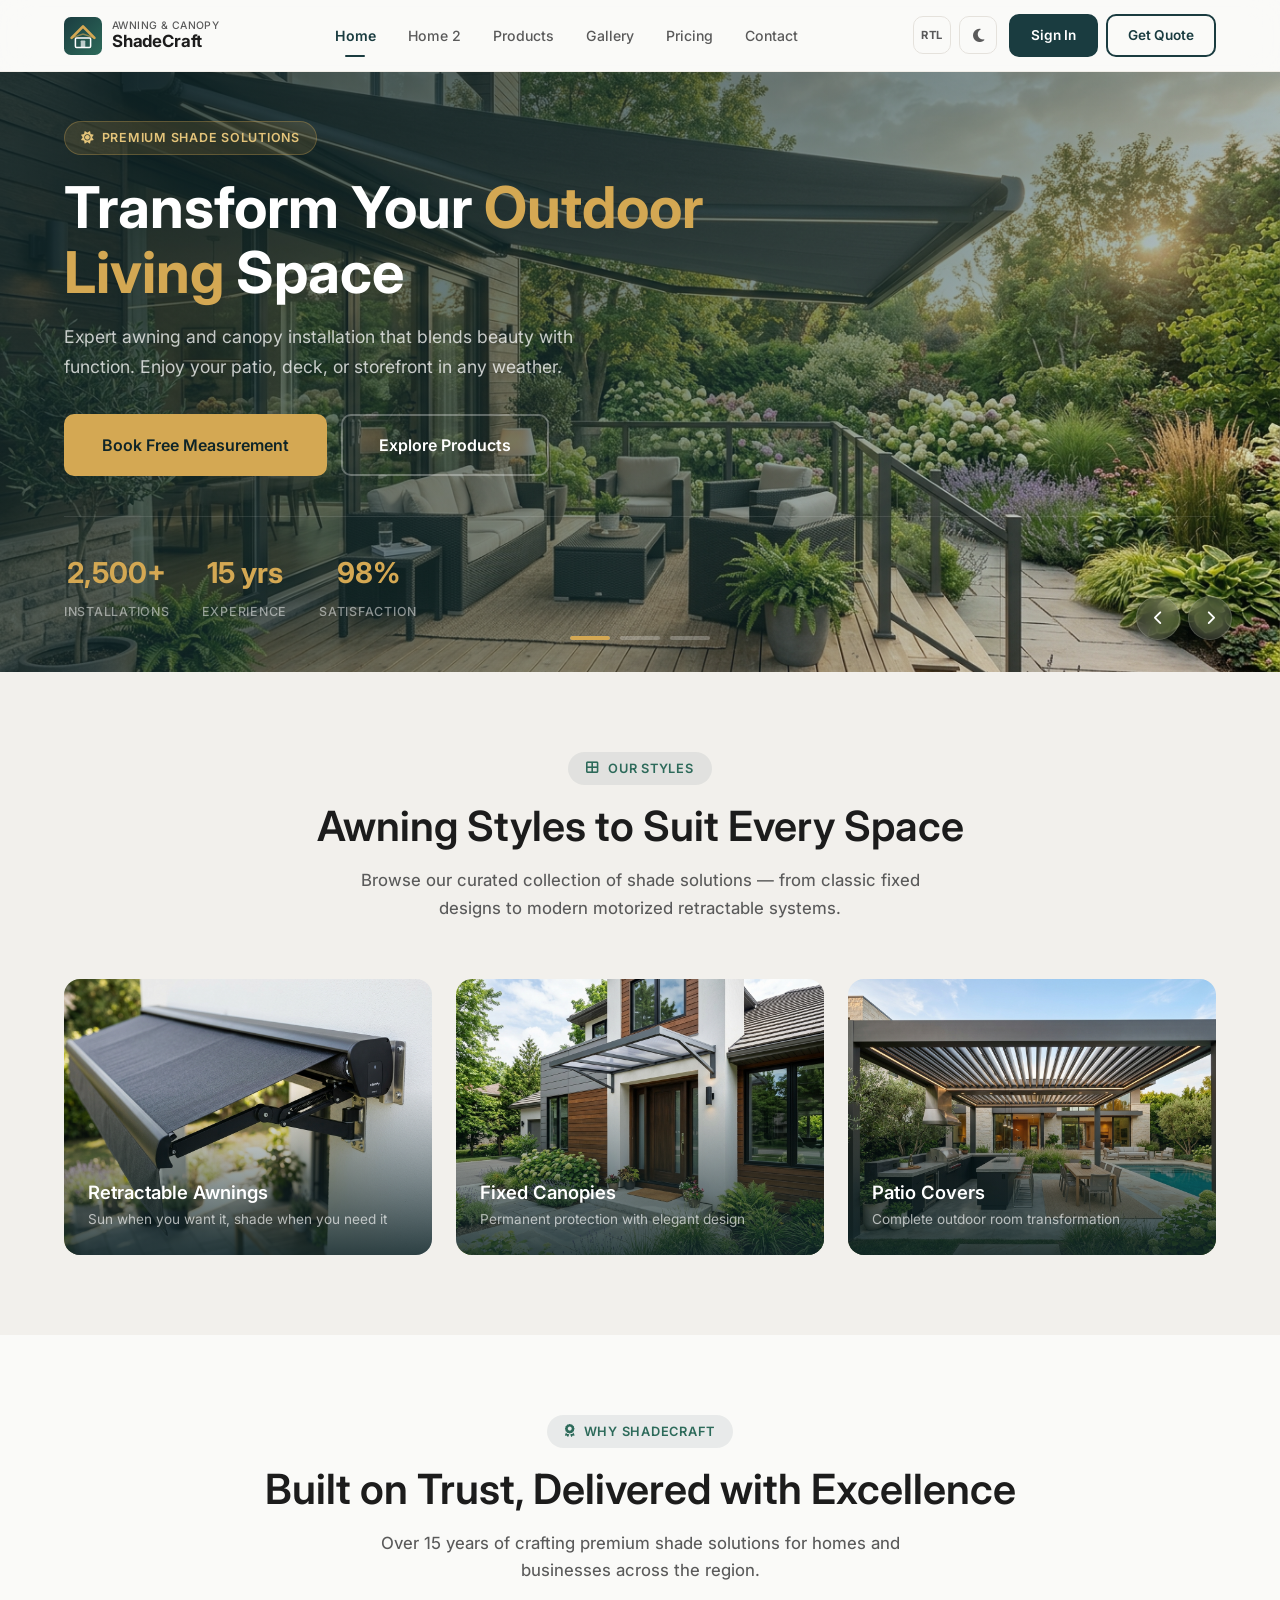
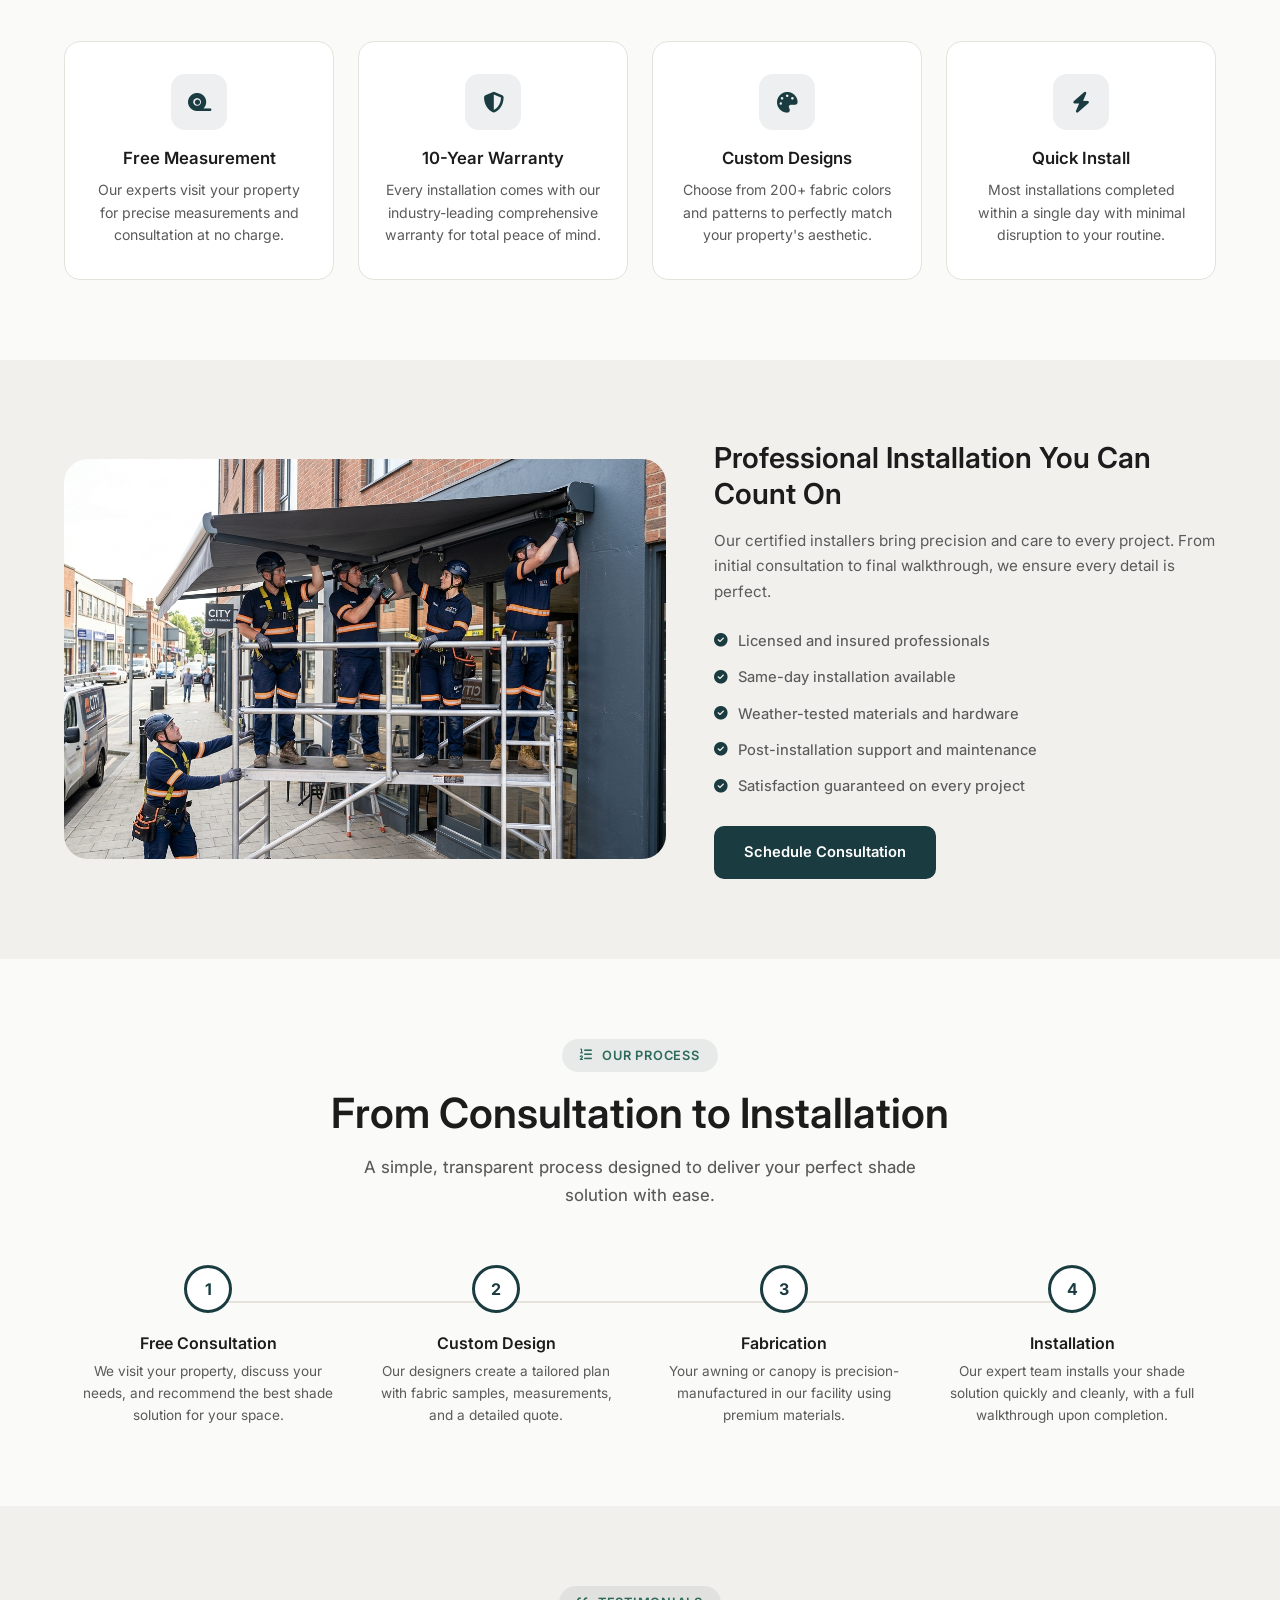
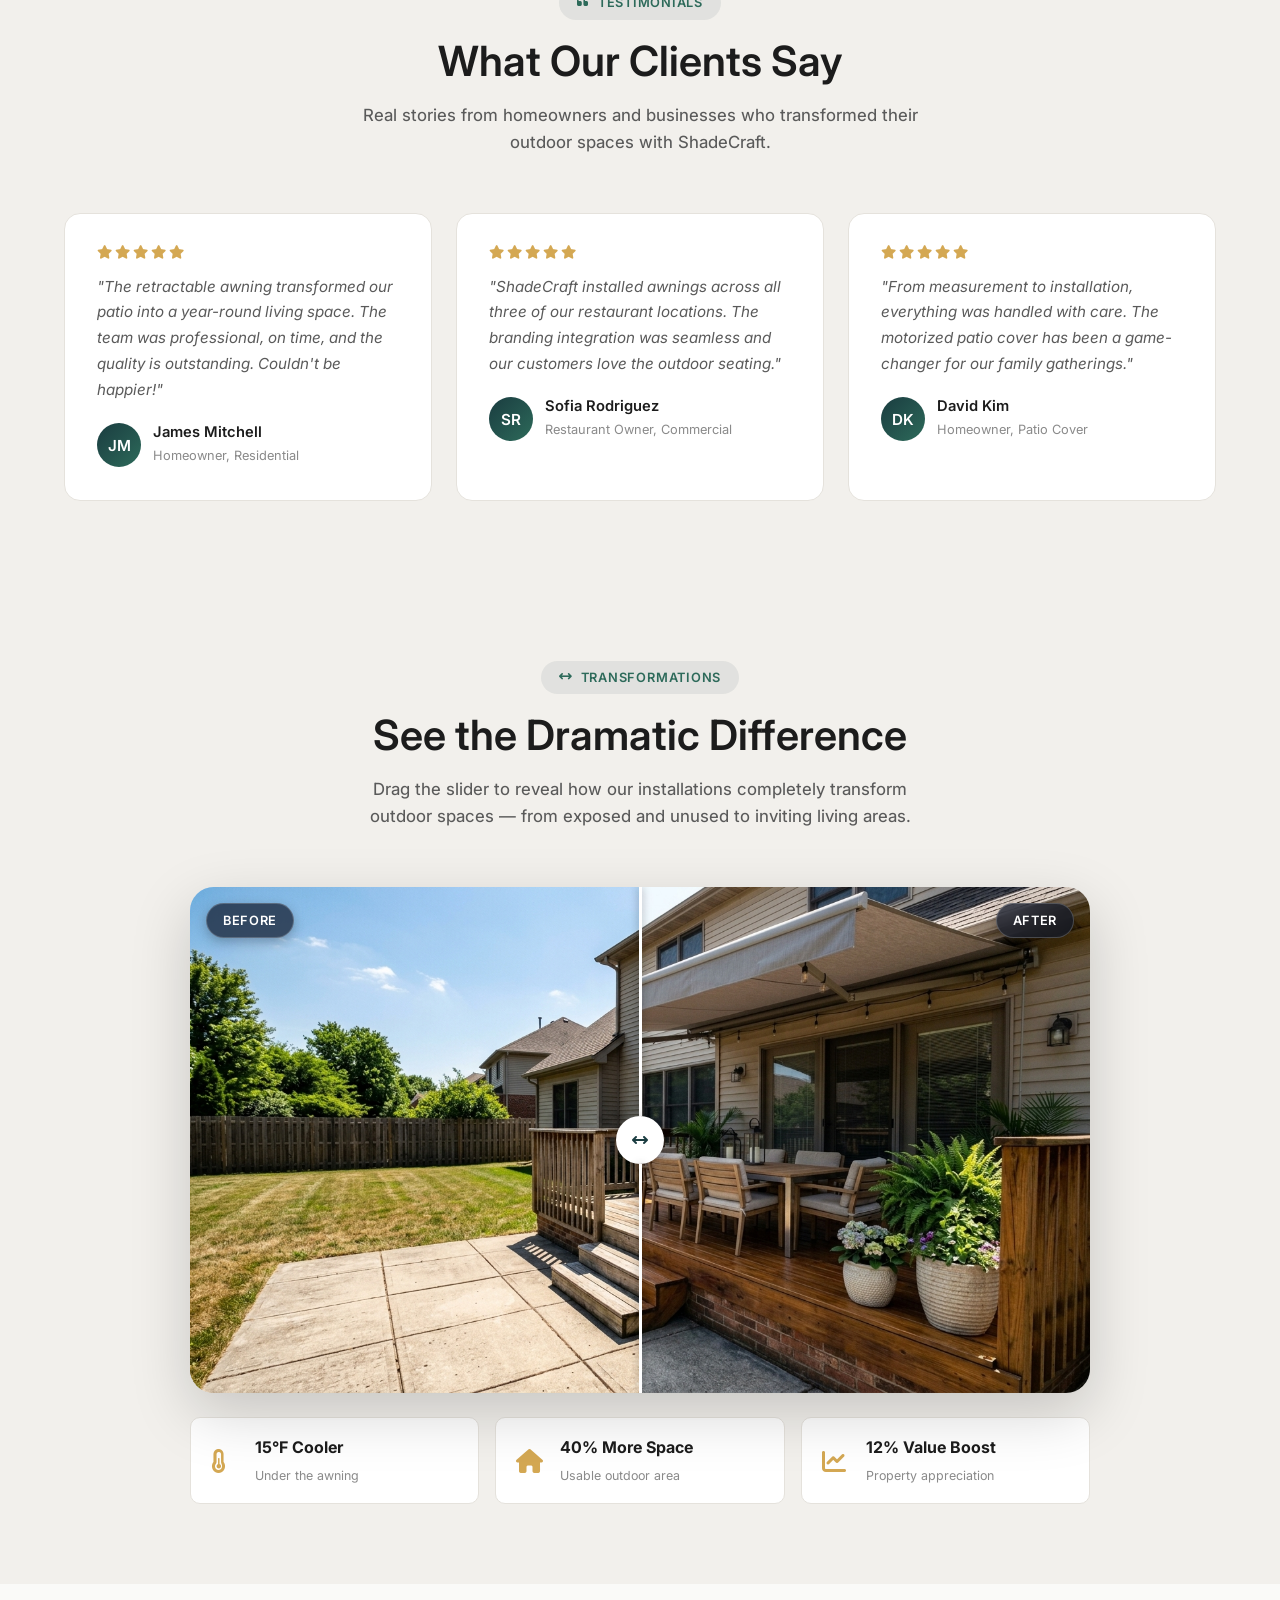
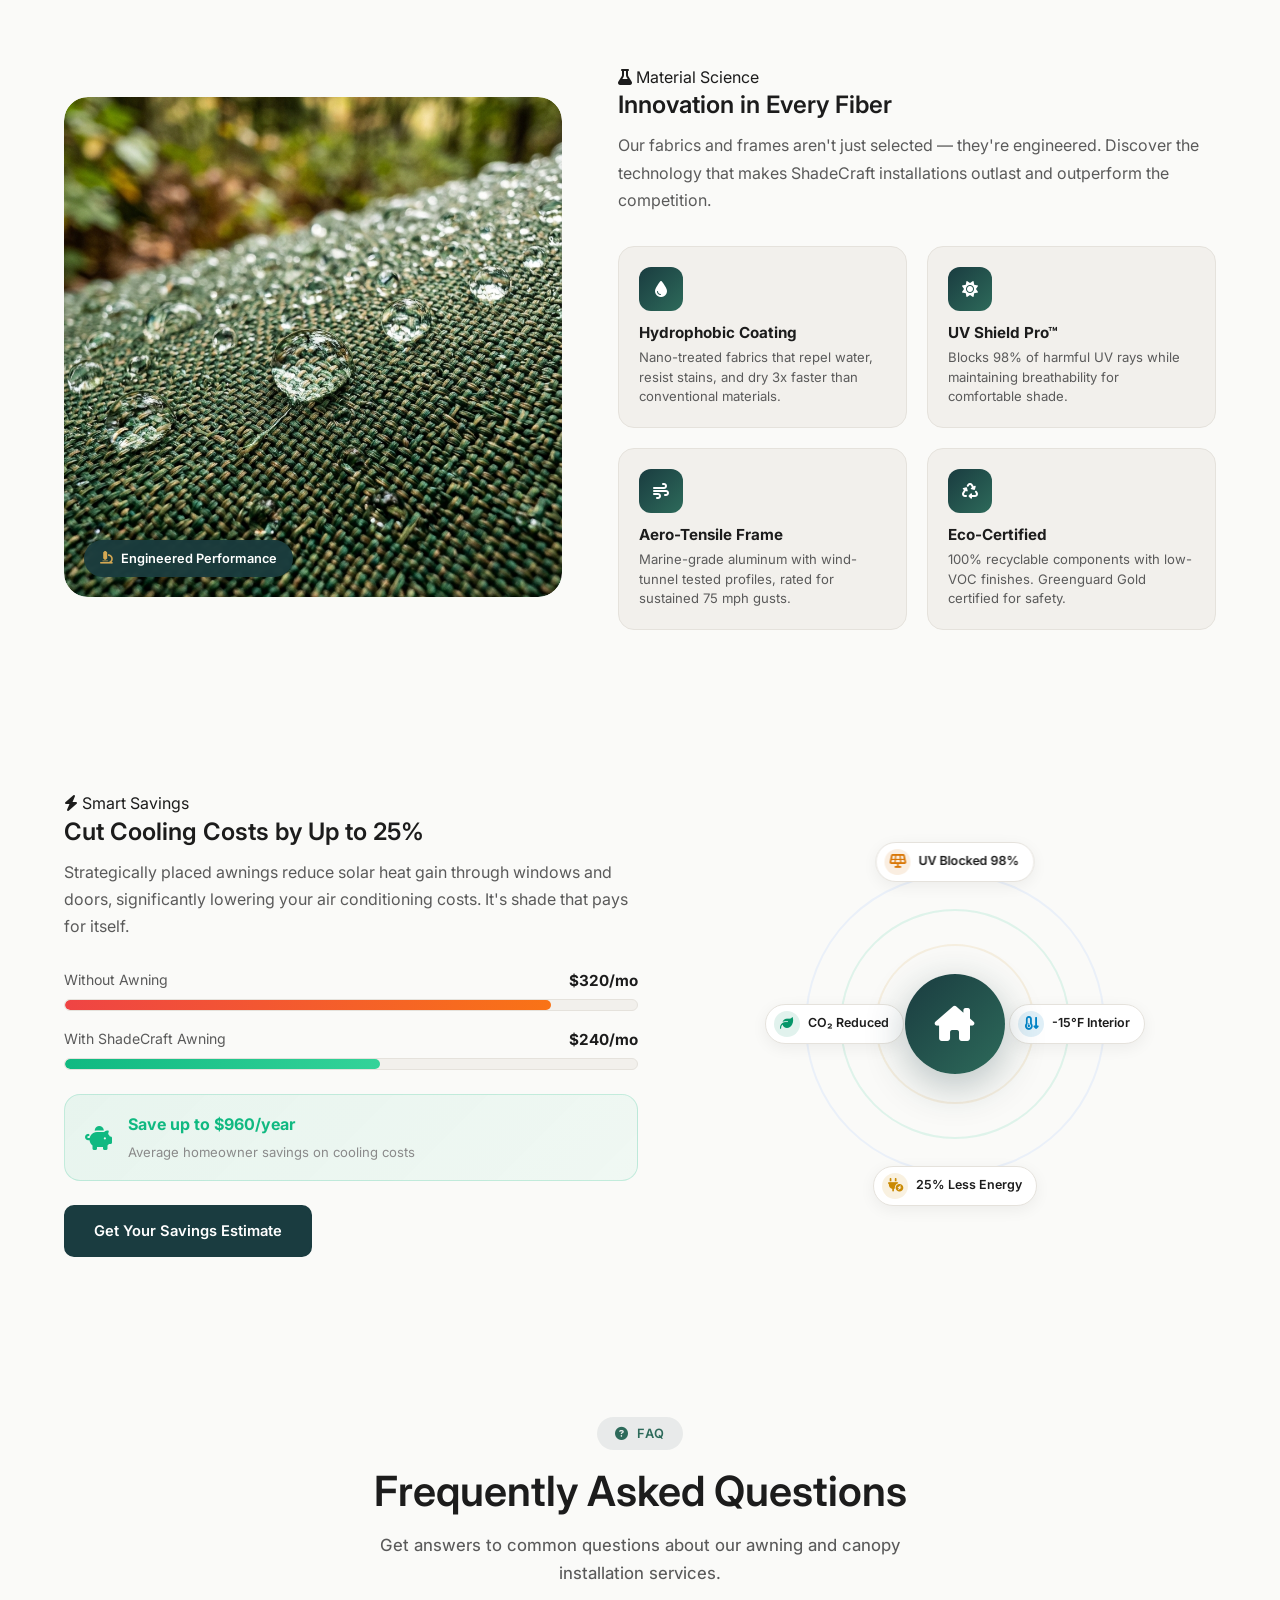
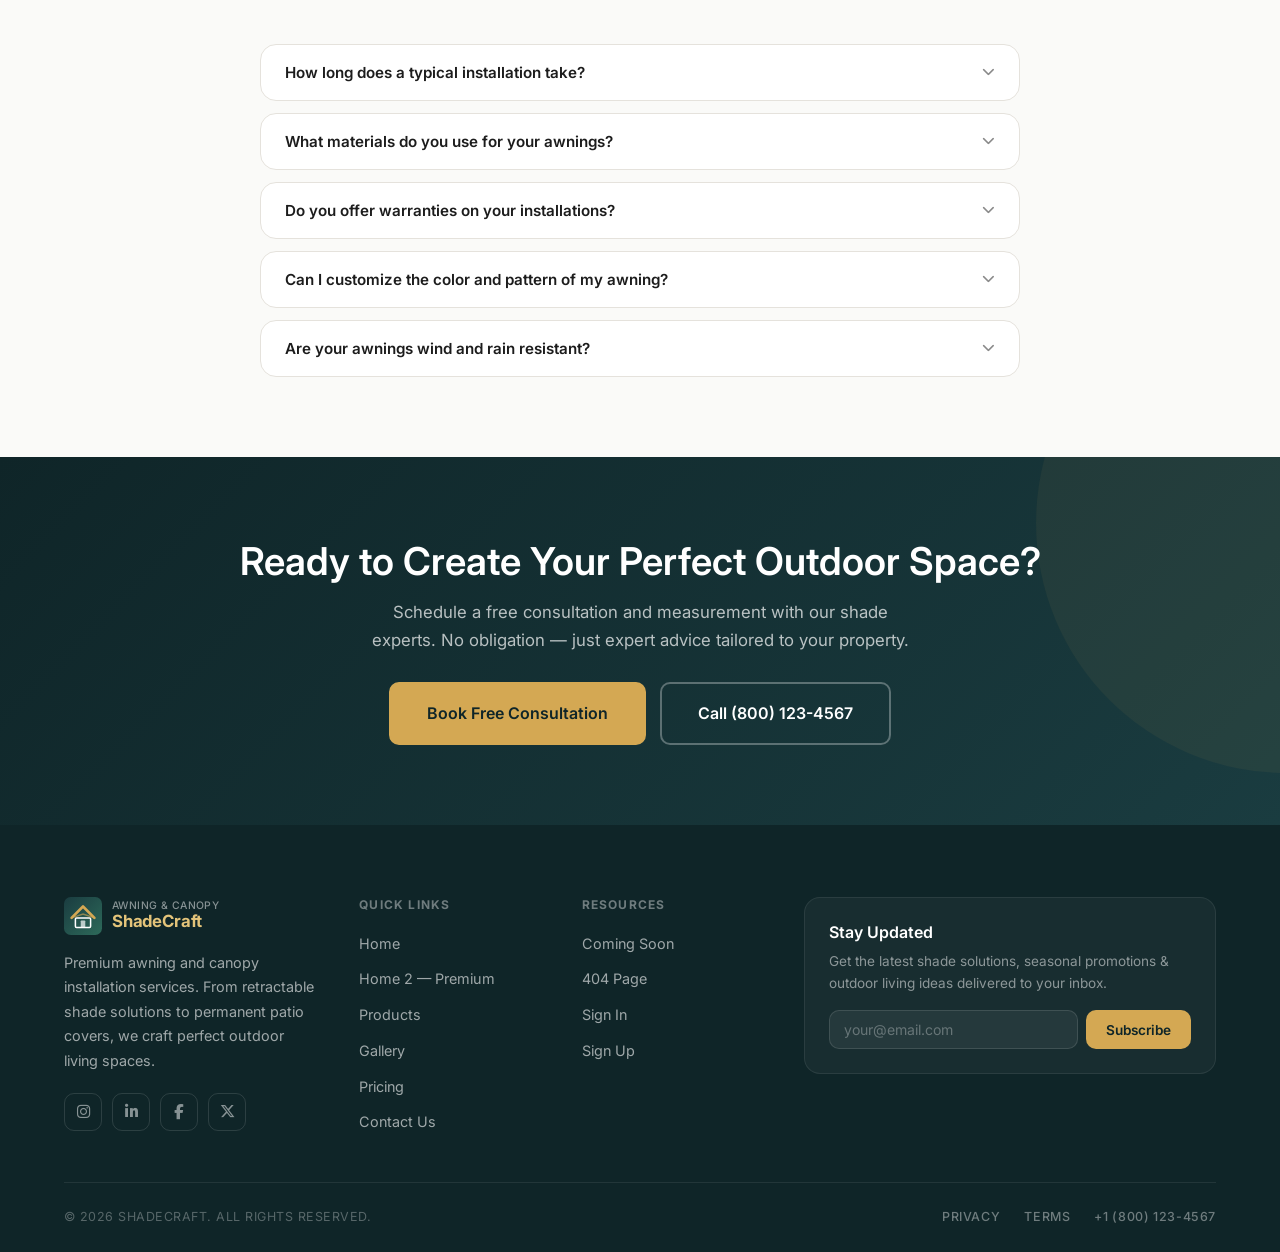
==== commit 4431e3d2: "feat: add design mosaic and sustainability sections to home2 and update asset inventory" ====
--- a/index.html
+++ b/index.html
@@ -263,6 +263,173 @@
         </div>
     </section>
 
+    <!-- ===== BEFORE & AFTER SHOWCASE ===== -->
+    <section class="ba-showcase section" id="beforeAfterShowcase">
+        <div class="container">
+            <div class="section-header fade-up">
+                <span class="section-badge"><i class="fas fa-arrows-left-right"></i> Transformations</span>
+                <h2>See the Dramatic Difference</h2>
+                <p>Drag the slider to reveal how our installations completely transform outdoor spaces — from exposed and unused to inviting living areas.</p>
+            </div>
+            <div class="ba-showcase-wrapper fade-up">
+                <div class="ba-slider" id="baSlider1" style="--ba-position: 50%;">
+                    <!-- After Image Layer (Bottom) -->
+                    <div class="ba-image-layer ba-image-after">
+                        <img src="assets/images/patio-after.jpg" alt="After: Transformed patio with luxury motorized retractable awning installed" loading="lazy">
+                    </div>
+                    <!-- Before Image Layer (Top - clipped) -->
+                    <div class="ba-image-layer ba-image-before">
+                        <img src="assets/images/patio-before.jpg" alt="Before: Exposed patio under harsh direct sunlight" loading="lazy">
+                    </div>
+                    <!-- Slider Handle -->
+                    <div class="ba-slider-handle" id="baHandle1" aria-hidden="true">
+                        <div class="ba-handle-line"></div>
+                        <div class="ba-handle-circle"><i class="fas fa-arrows-left-right"></i></div>
+                        <div class="ba-handle-line"></div>
+                    </div>
+                    <!-- Before / After Badges -->
+                    <div class="ba-labels">
+                        <span class="ba-label ba-label-before">Before</span>
+                        <span class="ba-label ba-label-after">After</span>
+                    </div>
+                    <!-- Accessible Comparison Range Control -->
+                    <input type="range" min="0" max="100" value="50" class="ba-slider-range" id="baRange1" aria-label="Slide left or right to compare before and after awning installation">
+                </div>
+                <div class="ba-stats-row">
+                    <div class="ba-stat">
+                        <i class="fas fa-thermometer-half"></i>
+                        <div>
+                            <strong>15°F Cooler</strong>
+                            <span>Under the awning</span>
+                        </div>
+                    </div>
+                    <div class="ba-stat">
+                        <i class="fas fa-home"></i>
+                        <div>
+                            <strong>40% More Space</strong>
+                            <span>Usable outdoor area</span>
+                        </div>
+                    </div>
+                    <div class="ba-stat">
+                        <i class="fas fa-chart-line"></i>
+                        <div>
+                            <strong>12% Value Boost</strong>
+                            <span>Property appreciation</span>
+                        </div>
+                    </div>
+                </div>
+            </div>
+        </div>
+    </section>
+
+    <!-- ===== MATERIAL INNOVATION LAB ===== -->
+    <section class="material-lab section" id="materialLab">
+        <div class="container">
+            <div class="material-lab-layout">
+                <div class="material-lab-visual slide-left">
+                    <div class="material-lab-img-wrapper">
+                        <img src="assets/images/material-innovation.jpg" alt="Premium waterproof awning fabric close-up">
+                        <div class="material-lab-badge"><i class="fas fa-microscope"></i> Engineered Performance</div>
+                    </div>
+                </div>
+                <div class="material-lab-content slide-right">
+                    <span class="section-badge"><i class="fas fa-flask"></i> Material Science</span>
+                    <h2>Innovation in Every Fiber</h2>
+                    <p>Our fabrics and frames aren't just selected — they're engineered. Discover the technology that makes ShadeCraft installations outlast and outperform the competition.</p>
+                    <div class="material-features">
+                        <div class="material-feature-hex">
+                            <div class="hex-icon"><i class="fas fa-droplet"></i></div>
+                            <h4>Hydrophobic Coating</h4>
+                            <p>Nano-treated fabrics that repel water, resist stains, and dry 3x faster than conventional materials.</p>
+                        </div>
+                        <div class="material-feature-hex">
+                            <div class="hex-icon"><i class="fas fa-sun"></i></div>
+                            <h4>UV Shield Pro™</h4>
+                            <p>Blocks 98% of harmful UV rays while maintaining breathability for comfortable shade.</p>
+                        </div>
+                        <div class="material-feature-hex">
+                            <div class="hex-icon"><i class="fas fa-wind"></i></div>
+                            <h4>Aero-Tensile Frame</h4>
+                            <p>Marine-grade aluminum with wind-tunnel tested profiles, rated for sustained 75 mph gusts.</p>
+                        </div>
+                        <div class="material-feature-hex">
+                            <div class="hex-icon"><i class="fas fa-recycle"></i></div>
+                            <h4>Eco-Certified</h4>
+                            <p>100% recyclable components with low-VOC finishes. Greenguard Gold certified for safety.</p>
+                        </div>
+                    </div>
+                </div>
+            </div>
+        </div>
+    </section>
+
+    <!-- ===== ENERGY SAVINGS ===== -->
+    <section class="energy-section section" id="energySavings">
+        <div class="container">
+            <div class="energy-layout">
+                <div class="energy-content slide-left">
+                    <span class="section-badge"><i class="fas fa-bolt"></i> Smart Savings</span>
+                    <h2>Cut Cooling Costs by Up to 25%</h2>
+                    <p>Strategically placed awnings reduce solar heat gain through windows and doors, significantly lowering your air conditioning costs. It's shade that pays for itself.</p>
+                    <div class="energy-meters">
+                        <div class="energy-meter">
+                            <div class="energy-meter-header">
+                                <span>Without Awning</span>
+                                <strong>$320/mo</strong>
+                            </div>
+                            <div class="energy-bar">
+                                <div class="energy-bar-fill energy-bar-high" style="width: 85%;"></div>
+                            </div>
+                        </div>
+                        <div class="energy-meter">
+                            <div class="energy-meter-header">
+                                <span>With ShadeCraft Awning</span>
+                                <strong>$240/mo</strong>
+                            </div>
+                            <div class="energy-bar">
+                                <div class="energy-bar-fill energy-bar-low" style="width: 55%;"></div>
+                            </div>
+                        </div>
+                    </div>
+                    <div class="energy-savings-badge">
+                        <i class="fas fa-piggy-bank"></i>
+                        <div>
+                            <strong>Save up to $960/year</strong>
+                            <span>Average homeowner savings on cooling costs</span>
+                        </div>
+                    </div>
+                    <a href="contact.html" class="btn btn-primary">Get Your Savings Estimate</a>
+                </div>
+                <div class="energy-visual slide-right">
+                    <div class="energy-house-graphic">
+                        <div class="energy-house-icon"><i class="fas fa-house-chimney"></i></div>
+                        <div class="energy-ring energy-ring-1"></div>
+                        <div class="energy-ring energy-ring-2"></div>
+                        <div class="energy-ring energy-ring-3"></div>
+                        <div class="energy-data-points">
+                            <div class="energy-point" style="--angle: 0deg;">
+                                <i class="fas fa-temperature-arrow-down"></i>
+                                <span>-15°F Interior</span>
+                            </div>
+                            <div class="energy-point" style="--angle: 90deg;">
+                                <i class="fas fa-solar-panel"></i>
+                                <span>UV Blocked 98%</span>
+                            </div>
+                            <div class="energy-point" style="--angle: 180deg;">
+                                <i class="fas fa-leaf"></i>
+                                <span>CO₂ Reduced</span>
+                            </div>
+                            <div class="energy-point" style="--angle: 270deg;">
+                                <i class="fas fa-plug-circle-bolt"></i>
+                                <span>25% Less Energy</span>
+                            </div>
+                        </div>
+                    </div>
+                </div>
+            </div>
+        </div>
+    </section>
+
     <!-- ===== FAQ ===== -->
     <section class="faq-section section">
         <div class="container">
--- a/style.css
+++ b/style.css
@@ -67,7 +67,11 @@
 
 /* ---- RESET ---- */
 *, *::before, *::after { box-sizing: border-box; margin: 0; padding: 0; }
-html { scroll-behavior: smooth; -webkit-text-size-adjust: 100%; }
+html {
+    scroll-behavior: smooth;
+    -webkit-text-size-adjust: 100%;
+    overflow-x: hidden;
+}
 body {
     font-family: var(--font);
     font-weight: 400;
@@ -75,7 +79,8 @@
     background: var(--bg);
     line-height: 1.65;
     -webkit-font-smoothing: antialiased;
-    overflow-x: hidden;
+    overflow-x: clip;
+    min-height: 100vh;
     transition: background var(--transition), color var(--transition);
 }
 img { max-width: 100%; height: auto; display: block; }
@@ -1369,17 +1374,20 @@
     display: grid;
     grid-template-columns: repeat(3, 1fr);
     gap: 24px;
-    align-items: start;
+    align-items: stretch;
 }
 .pricing-card {
     background: var(--bg-card);
     border: 1px solid var(--border);
     border-radius: var(--radius-xl);
-    padding: 36px 28px;
+    padding: 48px 28px 36px;
     text-align: center;
     transition: all var(--transition);
     position: relative;
     overflow: hidden;
+    display: flex;
+    flex-direction: column;
+    height: 100%;
 }
 .pricing-card:hover {
     transform: translateY(-6px);
@@ -1407,7 +1415,6 @@
     letter-spacing: 0.1em;
 }
 .dark .pricing-popular-badge { background: var(--secondary); color: var(--primary-dark); }
-.pricing-card.popular { padding-top: 56px; }
 .pricing-card-icon {
     width: 56px;
     height: 56px;
@@ -1458,6 +1465,7 @@
     gap: 12px;
     margin-bottom: 28px;
     text-align: start;
+    flex-grow: 1;
 }
 .pricing-feature {
     display: flex;
@@ -1479,7 +1487,10 @@
     text-decoration: line-through;
 }
 .pricing-feature.disabled i { color: var(--text-muted); }
-.pricing-card .btn { width: 100%; }
+.pricing-card .btn {
+    width: 100%;
+    margin-top: auto;
+}
 
 /* ===== CONTACT PAGE ===== */
 .contact-hero {
@@ -1506,12 +1517,13 @@
     display: grid;
     grid-template-columns: 1fr 1.4fr;
     gap: 40px;
-    align-items: start;
+    align-items: stretch;
 }
 .contact-info-cards {
     display: flex;
     flex-direction: column;
     gap: 16px;
+    height: 100%;
 }
 .contact-info-card {
     background: var(--bg-card);
@@ -1548,6 +1560,64 @@
 .contact-info-text p { font-size: 0.88rem; color: var(--text-secondary); font-weight: 400; }
 .contact-info-text a { color: var(--primary-light); font-weight: 500; }
 .contact-info-text a:hover { color: var(--secondary); }
+
+.contact-image-card {
+    position: relative;
+    border-radius: var(--radius-lg);
+    overflow: hidden;
+    border: 1px solid var(--border);
+    flex: 1;
+    min-height: 220px;
+    box-shadow: 0 4px 16px var(--shadow);
+    transition: all var(--transition);
+}
+.contact-image-card:hover {
+    border-color: var(--primary-light);
+    transform: translateY(-2px);
+    box-shadow: 0 8px 24px var(--shadow);
+}
+.dark .contact-image-card:hover {
+    border-color: var(--secondary);
+}
+.contact-image-card img {
+    width: 100%;
+    height: 100%;
+    object-fit: cover;
+    display: block;
+    transition: transform 0.5s ease;
+}
+.contact-image-card:hover img {
+    transform: scale(1.03);
+}
+.contact-image-overlay {
+    position: absolute;
+    bottom: 0;
+    left: 0;
+    right: 0;
+    padding: 16px 18px;
+    background: linear-gradient(to top, rgba(10, 22, 27, 0.92) 0%, rgba(10, 22, 27, 0.45) 70%, transparent 100%);
+    color: #ffffff;
+    display: flex;
+    flex-direction: column;
+    gap: 4px;
+    pointer-events: none;
+}
+.contact-image-badge {
+    display: inline-flex;
+    align-items: center;
+    gap: 6px;
+    font-size: 0.78rem;
+    font-weight: 600;
+    color: var(--secondary);
+    letter-spacing: 0.03em;
+    text-transform: uppercase;
+}
+.contact-image-overlay p {
+    font-size: 0.82rem;
+    color: rgba(255, 255, 255, 0.88);
+    margin: 0;
+    line-height: 1.35;
+}
 
 .contact-form-card {
     background: var(--bg-card);
@@ -1606,9 +1676,31 @@
 .form-group input::placeholder,
 .form-group textarea::placeholder { color: var(--text-muted); }
 
+/* Date inputs & calendar icon */
+.dark input[type="date"],
+.dark input[type="datetime-local"],
+.dark input[type="time"] {
+    color-scheme: dark;
+}
+.dark input[type="date"]::-webkit-calendar-picker-indicator,
+.dark input[type="datetime-local"]::-webkit-calendar-picker-indicator,
+.dark input[type="time"]::-webkit-calendar-picker-indicator,
+.dark #contactDate::-webkit-calendar-picker-indicator {
+    filter: brightness(0) invert(1);
+    cursor: pointer;
+    opacity: 0.9;
+    transition: opacity var(--transition);
+}
+.dark input[type="date"]::-webkit-calendar-picker-indicator:hover,
+.dark input[type="datetime-local"]::-webkit-calendar-picker-indicator:hover,
+.dark input[type="time"]::-webkit-calendar-picker-indicator:hover,
+.dark #contactDate::-webkit-calendar-picker-indicator:hover {
+    opacity: 1;
+}
+
 /* ===== AUTH PAGES ===== */
 .auth-topbar {
-    position: fixed;
+    position: absolute;
     top: 0;
     left: 0;
     right: 0;
@@ -1618,7 +1710,7 @@
 .auth-topbar-inner {
     display: flex;
     align-items: center;
-    justify-content: space-between;
+    justify-content: flex-end;
     max-width: var(--container);
     margin: 0 auto;
 }
@@ -1633,7 +1725,11 @@
 }
 .auth-back-link:hover { color: var(--text); }
 .auth-back-link i { font-size: 0.85rem; }
-.auth-topbar-actions { display: flex; gap: 8px; }
+.auth-topbar-actions {
+    display: flex;
+    gap: 8px;
+    margin-inline-start: auto;
+}
 .auth-toggle-btn {
     width: 38px;
     height: 38px;
@@ -1660,15 +1756,18 @@
 
 .auth-page {
     min-height: 100vh;
-    display: flex;
-    align-items: center;
-    justify-content: center;
+    min-height: 100dvh;
+    display: flex;
+    flex-direction: column;
+    align-items: center;
+    justify-content: flex-start;
     padding: 80px 24px 40px;
     background: var(--bg);
 }
 .auth-card {
     width: 100%;
     max-width: 440px;
+    margin: auto 0;
     background: var(--bg-card);
     border: 1px solid var(--border);
     border-radius: var(--radius-xl);
@@ -1847,14 +1946,16 @@
 
 .error-page, .coming-soon-page {
     min-height: 100vh;
-    display: flex;
-    align-items: center;
-    justify-content: center;
+    min-height: 100dvh;
+    display: flex;
+    flex-direction: column;
+    align-items: center;
+    justify-content: flex-start;
     text-align: center;
     padding: 100px 24px 60px;
     background: var(--bg);
     position: relative;
-    overflow: hidden;
+    overflow-x: clip;
 }
 .error-page::before {
     content: '404';
@@ -1868,7 +1969,11 @@
     pointer-events: none;
 }
 .dark .error-page::before { color: rgba(var(--secondary-rgb), 0.04); }
-.error-content, .cs-content { position: relative; z-index: 1; }
+.error-content, .cs-content {
+    margin: auto 0;
+    position: relative;
+    z-index: 1;
+}
 .error-icon {
     width: 80px;
     height: 80px;
@@ -1927,30 +2032,32 @@
     display: flex;
     gap: 16px;
     justify-content: center;
-    margin-bottom: 40px;
+    margin-bottom: 32px;
 }
 .countdown-item {
     background: var(--bg-card);
     border: 1px solid var(--border);
     border-radius: var(--radius-lg);
-    padding: 20px 24px;
-    min-width: 80px;
+    padding: 10px 20px;
+    min-width: 76px;
     text-align: center;
 }
 .countdown-num {
-    font-size: 2rem;
+    font-size: 1.75rem;
+    line-height: 1.15;
     font-weight: 700;
     color: var(--primary);
     display: block;
 }
 .dark .countdown-num { color: var(--secondary); }
 .countdown-label {
-    font-size: 0.72rem;
+    font-size: 0.68rem;
     color: var(--text-muted);
     text-transform: uppercase;
     letter-spacing: 0.08em;
     font-weight: 600;
-    margin-top: 4px;
+    margin-top: 2px;
+    line-height: 1.2;
 }
 .cs-form {
     display: flex;
@@ -2205,6 +2312,7 @@
 @media (max-width: 1024px) {
     .nav-links { display: none; }
     .nav-cta-btn, .nav-cta-secondary { display: none; }
+    .nav-actions .nav-icon-btn { display: none; }
     .mobile-menu-btn { display: flex; }
 
     .hero-slider { min-height: 520px; }
@@ -2258,24 +2366,52 @@
     .pricing-card:last-child { max-width: 100%; }
     .gallery-grid { grid-template-columns: 1fr; }
     .contact-grid { grid-template-columns: 1fr; }
+    .contact-info-cards { height: auto; }
+    .contact-image-card { height: 240px; flex: none; }
     .stats-bar-inner { grid-template-columns: 1fr; }
     .stat-bar-item { border-inline-end: none; border-bottom: 1px solid var(--border); }
     .stat-bar-item:last-child { border-bottom: none; }
-    .countdown-grid { gap: 10px; }
-    .countdown-item { padding: 16px; min-width: 60px; }
-    .countdown-num { font-size: 1.5rem; }
+    .countdown-grid { gap: 10px; margin-bottom: 24px; }
+    .countdown-item { padding: 8px 14px; min-width: 58px; }
+    .countdown-num { font-size: 1.4rem; line-height: 1.15; }
+    .countdown-label { font-size: 0.62rem; margin-top: 2px; }
     .cs-form { flex-direction: column; }
     .hero-premium { min-height: 520px; }
     .hero-premium-content h1 { font-size: 1.8rem; max-width: 100%; }
     .hero-premium-content p { font-size: 0.95rem; }
     .form-grid { grid-template-columns: 1fr; }
-    .auth-card { padding: 32px 24px; }
+    .auth-page { padding: 64px 20px 32px; }
+    .auth-card { padding: 32px 24px; margin: auto 0; }
+    .error-page, .coming-soon-page { padding: 80px 20px 40px; }
     .contact-form-card { padding: 28px 20px; }
 
     .comparison-table { font-size: 0.82rem; }
     .comparison-table thead th, .comparison-table tbody td { padding: 10px 12px; }
     .certs-grid { gap: 16px; }
     .cert-item { padding: 12px 18px; }
+}
+
+@media (max-width: 480px) {
+    .auth-topbar { padding: 12px 16px; }
+    .auth-page { padding: 56px 14px 28px; }
+    .auth-card { padding: 26px 18px; border-radius: var(--radius-lg); margin: auto 0; }
+    .auth-card-logo { margin-bottom: 20px; }
+    .auth-card-logo svg { width: 36px; height: 36px; }
+    .auth-card h1 { font-size: 1.35rem; margin-bottom: 4px; }
+    .auth-card .auth-subtitle { font-size: 0.86rem; margin-bottom: 20px; }
+    .auth-form { gap: 12px; }
+    .auth-form .form-group { gap: 4px; }
+    .auth-form label { font-size: 0.82rem; }
+    .auth-form input { padding: 11px 14px; font-size: 0.88rem; }
+    .auth-form .btn { padding: 12px 20px; font-size: 0.9rem; margin-top: 2px; }
+    .social-login-btns { gap: 8px; }
+    .social-btn { padding: 9px 12px; font-size: 0.84rem; gap: 8px; }
+    .auth-footer-text { margin-top: 16px; font-size: 0.84rem; }
+    .error-page, .coming-soon-page { padding: 72px 16px 36px; }
+    .countdown-grid { gap: 8px; margin-bottom: 20px; }
+    .countdown-item { padding: 7px 10px; min-width: 50px; border-radius: var(--radius); }
+    .countdown-num { font-size: 1.25rem; line-height: 1.15; }
+    .countdown-label { font-size: 0.58rem; margin-top: 1px; }
 }
 
 @media (max-width: 360px) {
@@ -2300,9 +2436,10 @@
     .auth-card { padding: 24px 18px; }
     .auth-card h1 { font-size: 1.3rem; }
 
-    .countdown-item { padding: 12px; min-width: 52px; }
-    .countdown-num { font-size: 1.3rem; }
-    .countdown-label { font-size: 0.65rem; }
+    .countdown-grid { gap: 6px; }
+    .countdown-item { padding: 6px 8px; min-width: 44px; }
+    .countdown-num { font-size: 1.15rem; line-height: 1.15; }
+    .countdown-label { font-size: 0.55rem; }
 
     .hero-premium { min-height: 460px; }
     .hero-premium-content h1 { font-size: 1.5rem; }
@@ -2383,13 +2520,17 @@
     text-transform: uppercase;
 }
 
-/* Contact Map Placeholder */
+/* Contact Map */
+.contact-map-header {
+    margin-top: 64px;
+    margin-bottom: 28px;
+}
 .contact-map {
     width: 100%;
-    height: 300px;
+    height: 340px;
     border-radius: var(--radius-xl);
     overflow: hidden;
-    margin-top: 48px;
+    margin-top: 0;
     background: var(--bg-alt);
     border: 1px solid var(--border);
     display: flex;
@@ -2415,11 +2556,1034 @@
     font-weight: 600;
 }
 
+/* ========================================
+   BEFORE & AFTER SHOWCASE (index.html)
+   ======================================== */
+.ba-showcase { background: var(--bg-alt); }
+.ba-showcase-wrapper { max-width: 900px; margin: 0 auto; }
+.ba-slider {
+    position: relative;
+    border-radius: var(--radius-xl);
+    overflow: hidden;
+    aspect-ratio: 16/9;
+    cursor: col-resize;
+    box-shadow: 0 20px 60px rgba(0,0,0,0.18);
+    user-select: none;
+    -webkit-user-select: none;
+    touch-action: pan-y;
+}
+.ba-image-layer {
+    position: absolute;
+    inset: 0;
+    width: 100%;
+    height: 100%;
+}
+.ba-image-layer img {
+    width: 100%;
+    height: 100%;
+    object-fit: cover;
+    display: block;
+    pointer-events: none;
+    user-select: none;
+}
+.ba-image-after {
+    z-index: 1;
+}
+.ba-image-before {
+    z-index: 2;
+    clip-path: inset(0 calc(100% - var(--ba-position, 50%)) 0 0);
+    will-change: clip-path;
+}
+[dir="rtl"] .ba-image-before {
+    clip-path: inset(0 0 0 calc(100% - var(--ba-position, 50%)));
+}
+.ba-slider-handle {
+    position: absolute;
+    top: 0; bottom: 0;
+    left: var(--ba-position, 50%);
+    transform: translateX(-50%);
+    display: flex;
+    flex-direction: column;
+    align-items: center;
+    justify-content: center;
+    z-index: 4;
+    pointer-events: none;
+    will-change: left, right;
+}
+[dir="rtl"] .ba-slider-handle {
+    left: auto;
+    right: var(--ba-position, 50%);
+    transform: translateX(50%);
+}
+.ba-handle-line {
+    width: 3px;
+    flex: 1;
+    background: #fff;
+    box-shadow: 0 0 8px rgba(0,0,0,0.4);
+}
+.ba-handle-circle {
+    width: 48px; height: 48px;
+    border-radius: 50%;
+    background: #fff;
+    display: flex; align-items: center; justify-content: center;
+    box-shadow: 0 4px 18px rgba(0,0,0,0.3);
+    color: var(--primary);
+    font-size: 1rem;
+    flex-shrink: 0;
+    border: 2px solid var(--accent);
+    transition: transform 0.15s ease, box-shadow 0.15s ease;
+}
+.ba-slider:hover .ba-handle-circle {
+    transform: scale(1.1);
+    box-shadow: 0 6px 22px rgba(0,0,0,0.4);
+}
+.ba-labels {
+    position: absolute;
+    top: 16px; left: 16px; right: 16px;
+    display: flex;
+    justify-content: space-between;
+    z-index: 3;
+    pointer-events: none;
+}
+.ba-label {
+    background: rgba(15, 23, 42, 0.7);
+    color: #fff;
+    padding: 6px 16px;
+    border-radius: var(--radius-full);
+    font-size: 0.8rem;
+    font-weight: 600;
+    text-transform: uppercase;
+    letter-spacing: 0.05em;
+    backdrop-filter: blur(8px);
+    border: 1px solid rgba(255, 255, 255, 0.2);
+    box-shadow: 0 4px 12px rgba(0,0,0,0.25);
+}
+.ba-slider-range {
+    position: absolute;
+    inset: 0;
+    width: 100%;
+    height: 100%;
+    margin: 0;
+    opacity: 0;
+    cursor: col-resize;
+    z-index: 5;
+    -webkit-appearance: none;
+    appearance: none;
+}
+.ba-stats-row {
+    display: grid;
+    grid-template-columns: repeat(3, 1fr);
+    gap: 16px;
+    margin-top: 24px;
+}
+.ba-stat {
+    display: flex;
+    align-items: center;
+    gap: 12px;
+    background: var(--bg-card);
+    border: 1px solid var(--border);
+    border-radius: var(--radius);
+    padding: 16px 20px;
+    transition: transform var(--transition), box-shadow var(--transition);
+}
+.ba-stat:hover {
+    transform: translateY(-2px);
+    box-shadow: 0 8px 24px var(--shadow-md);
+}
+.ba-stat i {
+    font-size: 1.5rem;
+    color: var(--secondary);
+    width: 32px;
+    flex-shrink: 0;
+}
+.ba-stat strong {
+    display: block;
+    font-size: 1rem;
+    font-weight: 700;
+    color: var(--text);
+}
+.ba-stat span {
+    font-size: 0.78rem;
+    color: var(--text-muted);
+}
+
+@media (max-width: 768px) {
+    .ba-stats-row { grid-template-columns: 1fr; }
+    .ba-slider { aspect-ratio: 4/3; }
+}
+
+/* ========================================
+   MATERIAL INNOVATION LAB (index.html)
+   ======================================== */
+.material-lab { background: var(--bg); }
+.material-lab-layout {
+    display: grid;
+    grid-template-columns: 1fr 1.2fr;
+    gap: 56px;
+    align-items: center;
+}
+.material-lab-img-wrapper {
+    position: relative;
+    border-radius: var(--radius-xl);
+    overflow: hidden;
+}
+.material-lab-img-wrapper img {
+    width: 100%;
+    height: 500px;
+    object-fit: cover;
+    border-radius: var(--radius-xl);
+}
+.material-lab-badge {
+    position: absolute;
+    bottom: 20px; left: 20px;
+    background: rgba(26, 60, 64, 0.9);
+    color: #fff;
+    padding: 8px 16px;
+    border-radius: var(--radius-full);
+    font-size: 0.8rem;
+    font-weight: 600;
+    backdrop-filter: blur(8px);
+    display: flex; align-items: center; gap: 8px;
+}
+.material-lab-badge i { color: var(--secondary); }
+.material-lab-content .section-badge { margin-bottom: 12px; }
+.material-lab-content h2 { margin-bottom: 12px; }
+.material-lab-content > p {
+    color: var(--text-secondary);
+    margin-bottom: 32px;
+    line-height: 1.7;
+}
+.material-features {
+    display: grid;
+    grid-template-columns: 1fr 1fr;
+    gap: 20px;
+}
+.material-feature-hex {
+    background: var(--bg-alt);
+    border: 1px solid var(--border);
+    border-radius: var(--radius-lg);
+    padding: 20px;
+    transition: transform var(--transition), box-shadow var(--transition), border-color var(--transition);
+}
+.material-feature-hex:hover {
+    transform: translateY(-4px);
+    box-shadow: 0 12px 32px var(--shadow-md);
+    border-color: var(--secondary);
+}
+.hex-icon {
+    width: 44px; height: 44px;
+    border-radius: 12px;
+    background: linear-gradient(135deg, var(--primary), var(--primary-light));
+    display: flex; align-items: center; justify-content: center;
+    color: #fff;
+    font-size: 1rem;
+    margin-bottom: 12px;
+    transform: rotate(0deg);
+    transition: transform 0.4s ease;
+}
+.material-feature-hex:hover .hex-icon { transform: rotate(8deg) scale(1.1); }
+.material-feature-hex h4 {
+    font-size: 0.95rem;
+    font-weight: 700;
+    margin-bottom: 6px;
+    color: var(--text);
+}
+.material-feature-hex p {
+    font-size: 0.82rem;
+    color: var(--text-secondary);
+    line-height: 1.5;
+}
+
+@media (max-width: 968px) {
+    .material-lab-layout { grid-template-columns: 1fr; gap: 36px; }
+    .material-lab-img-wrapper img { height: 300px; }
+}
+@media (max-width: 540px) {
+    .material-features { grid-template-columns: 1fr; }
+}
+
+/* ========================================
+   SEASONAL SOLUTIONS (index.html)
+   ======================================== */
+.seasonal-section {
+    padding: 80px 0;
+    background: var(--primary-dark);
+    color: #fff;
+    overflow: hidden;
+}
+.seasonal-section .section-header h2 { color: #fff; }
+.seasonal-section .section-header p { color: rgba(255,255,255,0.7); }
+.seasonal-section .section-badge {
+    background: rgba(255,255,255,0.1);
+    color: var(--secondary);
+    border-color: rgba(255,255,255,0.15);
+}
+.seasonal-cards-track {
+    display: grid;
+    grid-template-columns: repeat(4, 1fr);
+    gap: 24px;
+}
+.seasonal-card {
+    background: rgba(255,255,255,0.06);
+    border: 1px solid rgba(255,255,255,0.08);
+    border-radius: var(--radius-xl);
+    overflow: hidden;
+    transition: transform var(--transition), box-shadow var(--transition), border-color var(--transition);
+    backdrop-filter: blur(4px);
+}
+.seasonal-card:hover {
+    transform: translateY(-6px);
+    box-shadow: 0 20px 50px rgba(0,0,0,0.3);
+    border-color: var(--season-accent, var(--secondary));
+}
+.seasonal-card-img {
+    position: relative;
+    height: 200px;
+    overflow: hidden;
+}
+.seasonal-card-img img {
+    width: 100%; height: 100%; object-fit: cover;
+    transition: transform 0.5s ease;
+}
+.seasonal-card:hover .seasonal-card-img img { transform: scale(1.08); }
+.seasonal-tag {
+    position: absolute;
+    top: 12px; left: 12px;
+    background: var(--season-accent, var(--secondary));
+    color: #fff;
+    padding: 5px 14px;
+    border-radius: var(--radius-full);
+    font-size: 0.75rem;
+    font-weight: 700;
+    text-transform: uppercase;
+    letter-spacing: 0.04em;
+    display: flex; align-items: center; gap: 5px;
+}
+.seasonal-card-body {
+    padding: 20px;
+}
+.seasonal-card-body h3 {
+    font-size: 1.05rem;
+    font-weight: 700;
+    color: #fff;
+    margin-bottom: 8px;
+}
+.seasonal-card-body > p {
+    font-size: 0.85rem;
+    color: rgba(255,255,255,0.65);
+    line-height: 1.55;
+    margin-bottom: 14px;
+}
+.seasonal-features {
+    display: flex;
+    flex-wrap: wrap;
+    gap: 6px;
+}
+.seasonal-features span {
+    background: rgba(255,255,255,0.08);
+    color: rgba(255,255,255,0.8);
+    padding: 4px 10px;
+    border-radius: var(--radius-full);
+    font-size: 0.72rem;
+    font-weight: 500;
+    display: flex; align-items: center; gap: 4px;
+}
+.seasonal-features span i {
+    color: var(--season-accent, var(--secondary));
+    font-size: 0.65rem;
+}
+
+@media (max-width: 968px) {
+    .seasonal-cards-track { grid-template-columns: repeat(2, 1fr); }
+}
+@media (max-width: 540px) {
+    .seasonal-cards-track { grid-template-columns: 1fr; }
+    .seasonal-section { padding: 60px 0; }
+}
+
+/* ========================================
+   ENERGY SAVINGS (index.html)
+   ======================================== */
+.energy-section { background: var(--bg); }
+.energy-layout {
+    display: grid;
+    grid-template-columns: 1.1fr 1fr;
+    gap: 56px;
+    align-items: center;
+}
+.energy-content .section-badge { margin-bottom: 12px; }
+.energy-content h2 { margin-bottom: 12px; }
+.energy-content > p {
+    color: var(--text-secondary);
+    margin-bottom: 28px;
+    line-height: 1.7;
+}
+.energy-meters { margin-bottom: 24px; }
+.energy-meter { margin-bottom: 16px; }
+.energy-meter-header {
+    display: flex;
+    justify-content: space-between;
+    margin-bottom: 6px;
+}
+.energy-meter-header span {
+    font-size: 0.88rem;
+    color: var(--text-secondary);
+}
+.energy-meter-header strong {
+    font-size: 0.95rem;
+    color: var(--text);
+}
+.energy-bar {
+    height: 12px;
+    background: var(--bg-alt);
+    border-radius: var(--radius-full);
+    overflow: hidden;
+    border: 1px solid var(--border);
+}
+.energy-bar-fill {
+    height: 100%;
+    border-radius: var(--radius-full);
+    transition: width 1.5s cubic-bezier(0.4, 0, 0.2, 1);
+}
+.energy-bar-high {
+    background: linear-gradient(90deg, #EF4444, #F97316);
+}
+.energy-bar-low {
+    background: linear-gradient(90deg, #10B981, #34D399);
+}
+.energy-savings-badge {
+    display: flex;
+    align-items: center;
+    gap: 16px;
+    background: linear-gradient(135deg, rgba(16, 185, 129, 0.08), rgba(52, 211, 153, 0.05));
+    border: 1px solid rgba(16, 185, 129, 0.2);
+    border-radius: var(--radius-lg);
+    padding: 16px 20px;
+    margin-bottom: 24px;
+}
+.energy-savings-badge i {
+    font-size: 1.5rem;
+    color: #10B981;
+}
+.energy-savings-badge strong {
+    display: block;
+    font-size: 1rem;
+    color: #10B981;
+    font-weight: 700;
+}
+.energy-savings-badge span {
+    font-size: 0.82rem;
+    color: var(--text-muted);
+}
+
+/* Energy visual graphic */
+.energy-visual {
+    display: flex;
+    align-items: center;
+    justify-content: center;
+}
+.energy-house-graphic {
+    position: relative;
+    width: 340px; height: 340px;
+    display: flex;
+    align-items: center;
+    justify-content: center;
+}
+.energy-house-icon {
+    width: 100px; height: 100px;
+    border-radius: 50%;
+    background: linear-gradient(135deg, var(--primary), var(--primary-light));
+    display: flex; align-items: center; justify-content: center;
+    color: #fff;
+    font-size: 2.2rem;
+    z-index: 2;
+    box-shadow: 0 12px 40px rgba(26, 60, 64, 0.3);
+}
+.energy-ring {
+    position: absolute;
+    border-radius: 50%;
+    border: 2px solid transparent;
+}
+.energy-ring-1 {
+    width: 160px; height: 160px;
+    border-color: rgba(212, 168, 83, 0.15);
+    animation: energyPulse 3s ease-in-out infinite;
+}
+.energy-ring-2 {
+    width: 230px; height: 230px;
+    border-color: rgba(16, 185, 129, 0.12);
+    animation: energyPulse 3s ease-in-out infinite 0.5s;
+}
+.energy-ring-3 {
+    width: 300px; height: 300px;
+    border-color: rgba(59, 130, 246, 0.08);
+    animation: energyPulse 3s ease-in-out infinite 1s;
+}
+@keyframes energyPulse {
+    0%, 100% { transform: scale(1); opacity: 1; }
+    50% { transform: scale(1.05); opacity: 0.6; }
+}
+.energy-data-points {
+    position: absolute;
+    width: 100%; height: 100%;
+}
+.energy-point {
+    position: absolute;
+    display: flex;
+    align-items: center;
+    gap: 8px;
+    background: var(--bg-card);
+    border: 1px solid var(--border);
+    padding: 6px 14px 6px 8px;
+    border-radius: var(--radius-full);
+    font-size: 0.78rem;
+    font-weight: 600;
+    color: var(--text);
+    box-shadow: 0 4px 16px var(--shadow);
+    white-space: nowrap;
+    animation: floatPoint 4s ease-in-out infinite;
+    backdrop-filter: blur(8px);
+}
+.energy-point:nth-child(1) { top: 50%; right: -20px; transform: translateY(-50%); animation-delay: 0s; }
+.energy-point:nth-child(2) { top: -12px; left: 50%; transform: translateX(-50%); animation-delay: 0.5s; }
+.energy-point:nth-child(3) { top: 50%; left: -20px; transform: translateY(-50%); animation-delay: 1s; }
+.energy-point:nth-child(4) { bottom: -12px; left: 50%; transform: translateX(-50%); animation-delay: 1.5s; }
+.energy-point i {
+    width: 26px;
+    height: 26px;
+    border-radius: 50%;
+    display: inline-flex;
+    align-items: center;
+    justify-content: center;
+    font-size: 0.85rem;
+    flex-shrink: 0;
+}
+.energy-point:nth-child(1) i {
+    color: #0284c7;
+    background: rgba(2, 132, 199, 0.12);
+}
+.dark .energy-point:nth-child(1) i {
+    color: #38bdf8;
+    background: rgba(56, 189, 248, 0.22);
+    box-shadow: 0 0 10px rgba(56, 189, 248, 0.35);
+}
+.energy-point:nth-child(2) i {
+    color: #d97706;
+    background: rgba(217, 119, 6, 0.12);
+}
+.dark .energy-point:nth-child(2) i {
+    color: #fbbf24;
+    background: rgba(251, 191, 36, 0.22);
+    box-shadow: 0 0 10px rgba(251, 191, 36, 0.35);
+}
+.energy-point:nth-child(3) i {
+    color: #059669;
+    background: rgba(5, 150, 105, 0.12);
+}
+.dark .energy-point:nth-child(3) i {
+    color: #34d399;
+    background: rgba(52, 211, 153, 0.22);
+    box-shadow: 0 0 10px rgba(52, 211, 153, 0.35);
+}
+.energy-point:nth-child(4) i {
+    color: #ca8a04;
+    background: rgba(202, 138, 4, 0.12);
+}
+.dark .energy-point:nth-child(4) i {
+    color: #fde047;
+    background: rgba(253, 224, 71, 0.22);
+    box-shadow: 0 0 10px rgba(253, 224, 71, 0.35);
+}
+@keyframes floatPoint {
+    0%, 100% { box-shadow: 0 4px 16px var(--shadow); }
+    50% { box-shadow: 0 8px 28px var(--shadow-md); }
+}
+
+@media (max-width: 968px) {
+    .energy-layout { grid-template-columns: 1fr; }
+    .energy-house-graphic { width: 280px; height: 280px; margin: 0 auto; }
+    .energy-ring-1 { width: 140px; height: 140px; }
+    .energy-ring-2 { width: 200px; height: 200px; }
+    .energy-ring-3 { width: 260px; height: 260px; }
+    .energy-point { font-size: 0.65rem; padding: 6px 10px; }
+}
+
+/* ========================================
+   DESIGN INSPIRATION MOSAIC (home2.html)
+   ======================================== */
+.mosaic-section { background: var(--bg-alt); }
+.mosaic-grid {
+    display: grid;
+    grid-template-columns: repeat(2, 1fr);
+    gap: 24px;
+}
+.mosaic-item {
+    position: relative;
+    border-radius: var(--radius-xl);
+    overflow: hidden;
+    cursor: pointer;
+    height: 320px;
+    background: var(--bg-card);
+    border: 1px solid var(--border);
+    transition: transform var(--transition), box-shadow var(--transition), border-color var(--transition);
+}
+.mosaic-item:hover {
+    transform: translateY(-4px);
+    box-shadow: 0 16px 36px rgba(0, 0, 0, 0.25);
+    border-color: var(--secondary);
+}
+.mosaic-item img {
+    width: 100%;
+    height: 100%;
+    object-fit: cover;
+    transition: transform 0.6s ease;
+}
+.mosaic-item:hover img {
+    transform: scale(1.05);
+}
+.mosaic-overlay {
+    position: absolute;
+    bottom: 0;
+    left: 0;
+    right: 0;
+    padding: 24px;
+    background: linear-gradient(180deg, transparent 0%, rgba(10, 20, 16, 0.88) 100%);
+    color: #fff;
+    transform: translateY(10px);
+    opacity: 0;
+    transition: transform 0.35s ease, opacity 0.35s ease;
+}
+.mosaic-item:hover .mosaic-overlay {
+    transform: translateY(0);
+    opacity: 1;
+}
+.mosaic-category {
+    display: inline-block;
+    background: var(--secondary);
+    color: var(--primary-dark);
+    padding: 3px 12px;
+    border-radius: var(--radius-full);
+    font-size: 0.7rem;
+    font-weight: 700;
+    text-transform: uppercase;
+    letter-spacing: 0.04em;
+    margin-bottom: 8px;
+}
+.mosaic-overlay h3 {
+    font-size: 1.15rem;
+    font-weight: 700;
+    color: #fff;
+    margin-bottom: 4px;
+}
+.mosaic-overlay p {
+    font-size: 0.82rem;
+    color: rgba(255, 255, 255, 0.75);
+    line-height: 1.45;
+}
+
+@media (max-width: 768px) {
+    .mosaic-grid {
+        grid-template-columns: 1fr;
+        gap: 16px;
+    }
+    .mosaic-item {
+        height: 260px;
+    }
+    .mosaic-overlay {
+        transform: translateY(0);
+        opacity: 1;
+    }
+}
+
+/* ========================================
+   SUSTAINABILITY COMMITMENT (home2.html)
+   ======================================== */
+.sustain-section {
+    padding: 80px 0;
+    background: var(--bg);
+}
+.sustain-layout {
+    display: grid;
+    grid-template-columns: 1fr 1.2fr;
+    gap: 56px;
+    align-items: stretch;
+}
+.sustain-visual {
+    height: 100%;
+    display: flex;
+}
+.sustain-img-frame {
+    position: relative;
+    border-radius: var(--radius-xl);
+    overflow: visible;
+    width: 100%;
+    height: 100%;
+    min-height: 540px;
+}
+.sustain-img-frame img {
+    width: 100%;
+    height: 100%;
+    min-height: 540px;
+    object-fit: cover;
+    object-position: center;
+    border-radius: var(--radius-xl);
+    position: relative;
+    z-index: 1;
+    display: block;
+    box-shadow: 0 20px 45px rgba(0, 0, 0, 0.35);
+}
+.sustain-blob {
+    position: absolute;
+    border-radius: 50%;
+    z-index: 0;
+}
+.sustain-blob-1 {
+    width: 200px; height: 200px;
+    background: linear-gradient(135deg, rgba(16, 185, 129, 0.2), rgba(5, 150, 105, 0.1));
+    top: -30px; right: -30px;
+    animation: blobFloat 6s ease-in-out infinite;
+}
+.sustain-blob-2 {
+    width: 150px; height: 150px;
+    background: linear-gradient(135deg, rgba(59, 130, 246, 0.15), rgba(29, 78, 216, 0.08));
+    bottom: -20px; left: -20px;
+    animation: blobFloat 6s ease-in-out infinite 1.5s;
+}
+@keyframes blobFloat {
+    0%, 100% { transform: translate(0, 0) scale(1); }
+    33% { transform: translate(8px, -8px) scale(1.05); }
+    66% { transform: translate(-5px, 5px) scale(0.95); }
+}
+.sustain-content .section-badge { margin-bottom: 12px; }
+.sustain-content h2 { margin-bottom: 12px; }
+.sustain-content > p {
+    color: var(--text-secondary);
+    margin-bottom: 28px;
+    line-height: 1.7;
+}
+.sustain-features {
+    display: flex;
+    flex-direction: column;
+    gap: 20px;
+    margin-bottom: 28px;
+}
+.sustain-feature {
+    display: flex;
+    gap: 16px;
+    align-items: flex-start;
+}
+.sustain-feature-icon {
+    width: 48px; height: 48px;
+    border-radius: 14px;
+    display: flex; align-items: center; justify-content: center;
+    color: #fff;
+    font-size: 1.1rem;
+    flex-shrink: 0;
+}
+.sustain-feature h4 {
+    font-size: 0.95rem;
+    font-weight: 700;
+    color: var(--text);
+    margin-bottom: 3px;
+}
+.sustain-feature p {
+    font-size: 0.84rem;
+    color: var(--text-secondary);
+    line-height: 1.5;
+}
+.sustain-stats-bar {
+    display: flex;
+    gap: 12px;
+    flex-wrap: wrap;
+}
+.sustain-stat-pill {
+    background: var(--bg-alt);
+    border: 1px solid var(--border);
+    border-radius: var(--radius-full);
+    padding: 8px 18px;
+    display: flex; align-items: center; gap: 6px;
+    transition: transform var(--transition);
+}
+.sustain-stat-pill:hover { transform: translateY(-2px); }
+.sustain-stat-pill strong {
+    font-size: 0.9rem;
+    color: #10B981;
+    font-weight: 800;
+}
+.sustain-stat-pill span {
+    font-size: 0.78rem;
+    color: var(--text-muted);
+}
+
+@media (max-width: 968px) {
+    .sustain-layout { grid-template-columns: 1fr; gap: 36px; }
+    .sustain-img-frame,
+    .sustain-img-frame img {
+        min-height: 360px;
+        height: 360px;
+    }
+}
+@media (max-width: 540px) {
+    .sustain-img-frame,
+    .sustain-img-frame img {
+        min-height: 280px;
+        height: 280px;
+    }
+    .sustain-stats-bar { flex-direction: column; }
+}
+
+/* ========================================
+   PRODUCT EXPLORER (home2.html)
+   ======================================== */
+.explorer-section {
+    background: var(--bg-alt);
+}
+.explorer-tabs {
+    display: flex;
+    justify-content: center;
+    gap: 8px;
+    margin-bottom: 32px;
+    flex-wrap: wrap;
+}
+.explorer-tab {
+    padding: 12px 24px;
+    border-radius: var(--radius-full);
+    font-size: 0.9rem;
+    font-weight: 600;
+    color: var(--text-secondary);
+    background: var(--bg-card);
+    border: 1px solid var(--border);
+    display: flex; align-items: center; gap: 8px;
+    transition: all var(--transition);
+    cursor: pointer;
+}
+.explorer-tab:hover {
+    color: var(--primary);
+    border-color: var(--secondary);
+    background: rgba(212, 168, 83, 0.08);
+}
+.explorer-tab.active {
+    background: var(--primary);
+    color: #fff;
+    border-color: var(--primary);
+}
+.explorer-tab.active:hover {
+    background: var(--primary-light);
+    color: #fff;
+    border-color: var(--primary-light);
+}
+
+.dark .explorer-tab:hover {
+    color: var(--secondary);
+    border-color: var(--secondary);
+    background: rgba(212, 168, 83, 0.14);
+}
+.dark .explorer-tab.active {
+    background: var(--primary-light);
+    color: #fff;
+    border-color: var(--secondary);
+}
+.dark .explorer-tab.active:hover {
+    background: var(--primary);
+    color: #fff;
+    border-color: var(--secondary-light);
+}
+.explorer-tab i { font-size: 0.85rem; }
+.explorer-panels { position: relative; }
+.explorer-panel {
+    display: none;
+    animation: fadeInPanel 0.4s ease;
+}
+.explorer-panel.active { display: block; }
+@keyframes fadeInPanel {
+    from { opacity: 0; transform: translateY(12px); }
+    to { opacity: 1; transform: translateY(0); }
+}
+.explorer-panel-grid {
+    display: grid;
+    grid-template-columns: 1fr 1fr;
+    gap: 40px;
+    background: var(--bg-card);
+    border: 1px solid var(--border);
+    border-radius: var(--radius-xl);
+    overflow: hidden;
+    align-items: center;
+}
+.explorer-panel-img {
+    height: 100%;
+    min-height: 380px;
+}
+.explorer-panel-img img {
+    width: 100%; height: 100%;
+    object-fit: cover;
+}
+.explorer-panel-content {
+    padding: 40px 40px 40px 0;
+}
+.explorer-panel-content h3 {
+    font-size: 1.3rem;
+    font-weight: 700;
+    margin-bottom: 12px;
+    color: var(--text);
+}
+.explorer-panel-content > p {
+    font-size: 0.92rem;
+    color: var(--text-secondary);
+    line-height: 1.65;
+    margin-bottom: 24px;
+}
+.explorer-specs {
+    display: grid;
+    grid-template-columns: 1fr 1fr;
+    gap: 12px;
+    margin-bottom: 24px;
+}
+.explorer-spec {
+    background: var(--bg-alt);
+    border: 1px solid var(--border);
+    border-radius: var(--radius);
+    padding: 12px 16px;
+}
+.spec-label {
+    display: block;
+    font-size: 0.72rem;
+    color: var(--text-muted);
+    text-transform: uppercase;
+    letter-spacing: 0.04em;
+    margin-bottom: 2px;
+}
+.spec-value {
+    font-size: 0.88rem;
+    font-weight: 600;
+    color: var(--text);
+}
+
+@media (max-width: 768px) {
+    .explorer-panel-grid { grid-template-columns: 1fr; }
+    .explorer-panel-img { min-height: 240px; }
+    .explorer-panel-content { padding: 24px; }
+    .explorer-specs { grid-template-columns: 1fr; }
+    .explorer-tab { padding: 10px 16px; font-size: 0.82rem; }
+}
+
+/* ========================================
+   SIGNATURE PROJECTS (home2.html)
+   ======================================== */
+.signature-section {
+    padding: 80px 0;
+    background: linear-gradient(180deg, var(--primary-dark) 0%, var(--primary) 100%);
+    color: #fff;
+}
+.signature-section .section-header h2 { color: #fff; }
+.signature-section .section-header p { color: rgba(255,255,255,0.7); }
+.signature-section .section-badge {
+    background: rgba(255,255,255,0.1);
+    color: var(--secondary);
+    border-color: rgba(255,255,255,0.15);
+}
+.signature-grid {
+    display: grid;
+    grid-template-columns: repeat(2, 1fr);
+    gap: 24px;
+}
+.signature-card {
+    background: rgba(255, 255, 255, 0.06);
+    border: 1px solid rgba(255, 255, 255, 0.1);
+    border-radius: var(--radius-xl);
+    overflow: hidden;
+    backdrop-filter: blur(4px);
+    transition: transform var(--transition), box-shadow var(--transition), border-color var(--transition);
+    display: flex;
+    flex-direction: column;
+}
+.signature-card:hover {
+    transform: translateY(-4px);
+    box-shadow: 0 20px 50px rgba(0, 0, 0, 0.25);
+    border-color: var(--secondary);
+}
+.signature-card-img {
+    height: 250px;
+    overflow: hidden;
+}
+.signature-card-img img {
+    width: 100%;
+    height: 100%;
+    object-fit: cover;
+    transition: transform 0.5s ease;
+}
+.signature-card:hover .signature-card-img img { transform: scale(1.05); }
+.signature-card-content {
+    padding: 24px;
+    display: flex;
+    flex-direction: column;
+    flex-grow: 1;
+}
+.signature-location {
+    display: flex;
+    align-items: center;
+    gap: 6px;
+    font-size: 0.8rem;
+    color: var(--secondary);
+    font-weight: 600;
+    margin-bottom: 8px;
+}
+.signature-location i { font-size: 0.7rem; }
+.signature-card-content h3 {
+    font-size: 1.15rem;
+    font-weight: 700;
+    color: #fff;
+    margin-bottom: 8px;
+}
+.signature-card-content > p {
+    font-size: 0.86rem;
+    color: rgba(255, 255, 255, 0.65);
+    line-height: 1.55;
+    margin-bottom: 16px;
+    flex-grow: 1;
+}
+.signature-meta {
+    display: flex;
+    flex-wrap: wrap;
+    gap: 10px;
+    margin-top: auto;
+}
+.signature-meta span {
+    background: rgba(255, 255, 255, 0.08);
+    color: rgba(255, 255, 255, 0.8);
+    padding: 4px 12px;
+    border-radius: var(--radius-full);
+    font-size: 0.73rem;
+    font-weight: 500;
+    display: flex;
+    align-items: center;
+    gap: 5px;
+}
+.signature-meta span i {
+    color: var(--secondary);
+    font-size: 0.65rem;
+}
+
+@media (max-width: 768px) {
+    .signature-grid {
+        grid-template-columns: 1fr;
+        gap: 20px;
+    }
+    .signature-card-img { height: 220px; }
+    .signature-section { padding: 60px 0; }
+}
+
 /* RTL Adjustments */
 [dir="rtl"] .hero-nav { right: auto; left: 48px; }
 [dir="rtl"] .back-to-top { right: auto; left: 28px; }
 [dir="rtl"] .faq-question { text-align: right; }
 [dir="rtl"] .pricing-features { text-align: right; }
+[dir="rtl"] input[type="tel"],
+[dir="rtl"] input[type="tel"]::placeholder,
+[dir="rtl"] input[type="tel"]::-webkit-input-placeholder,
+[dir="rtl"] #contactPhone,
+[dir="rtl"] #contactPhone::placeholder {
+    text-align: right;
+}
 
 /* Smooth page transitions */
 @media (prefers-reduced-motion: no-preference) {
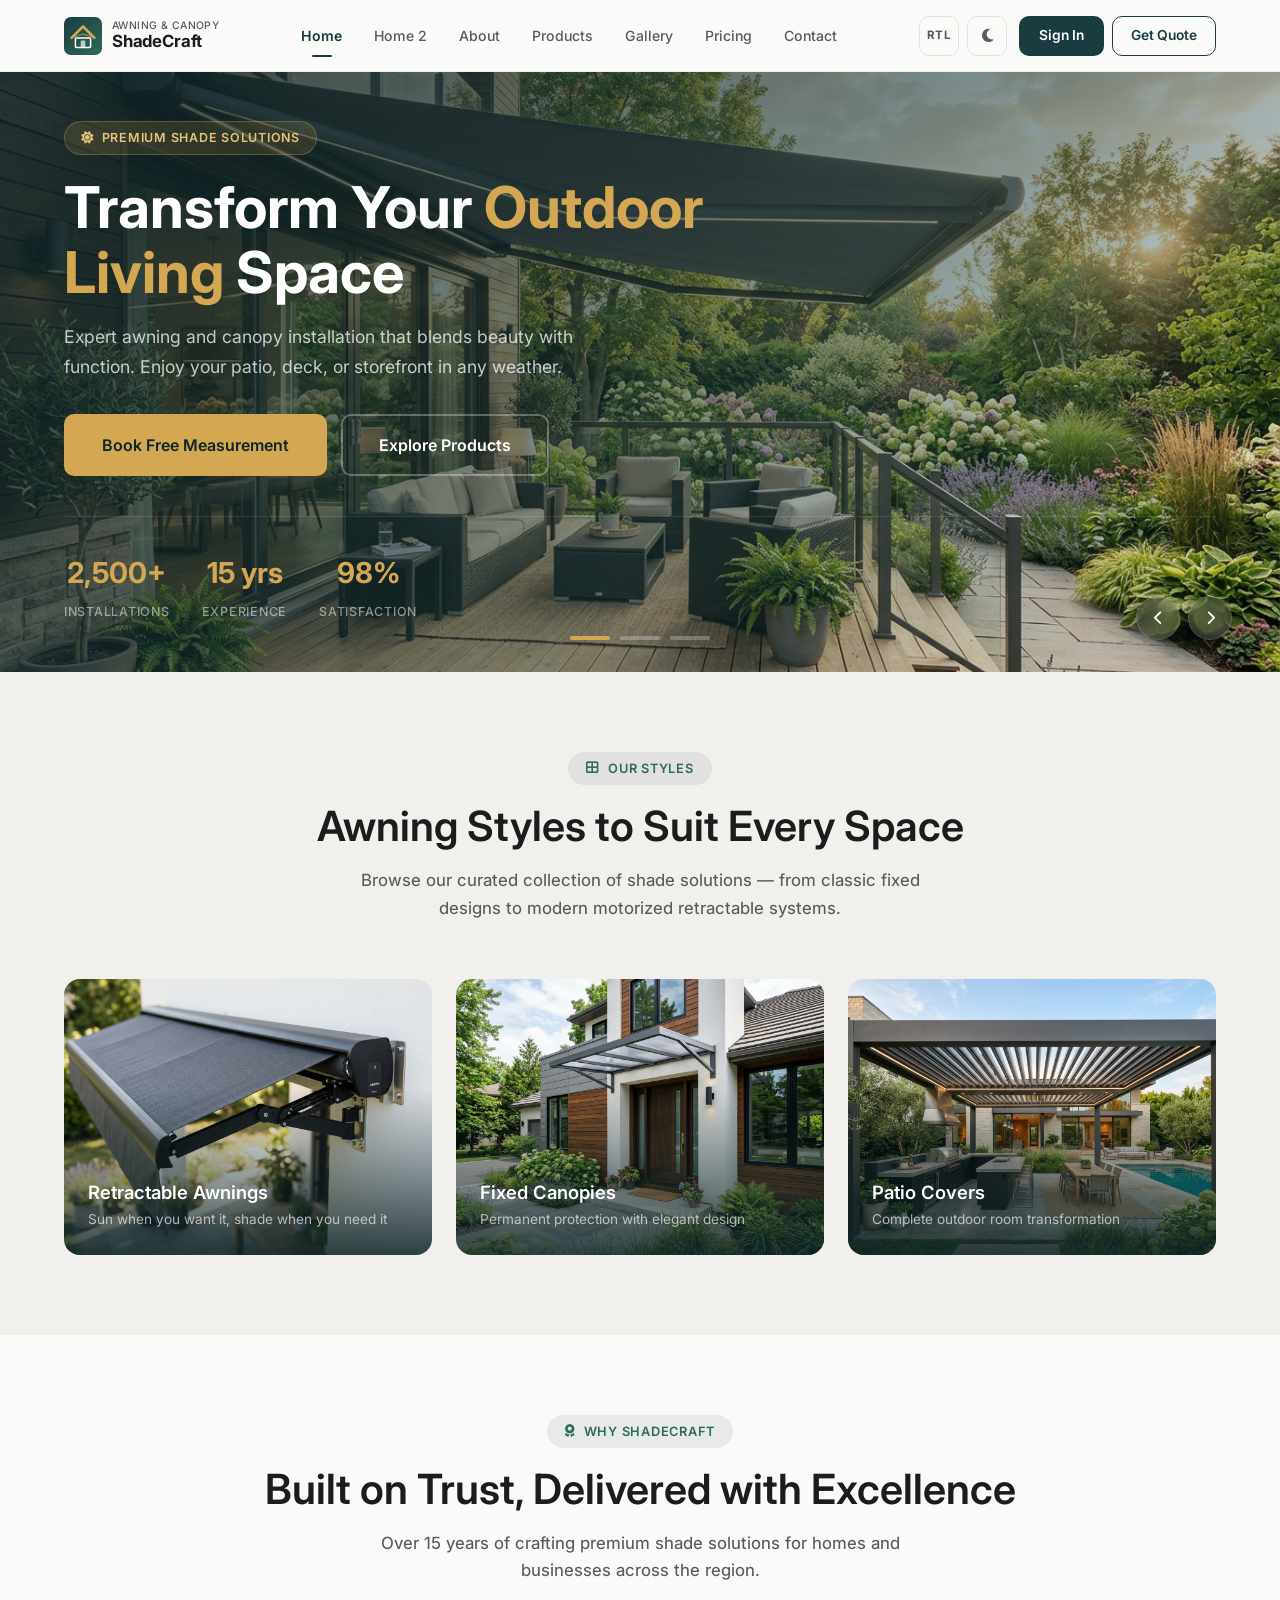
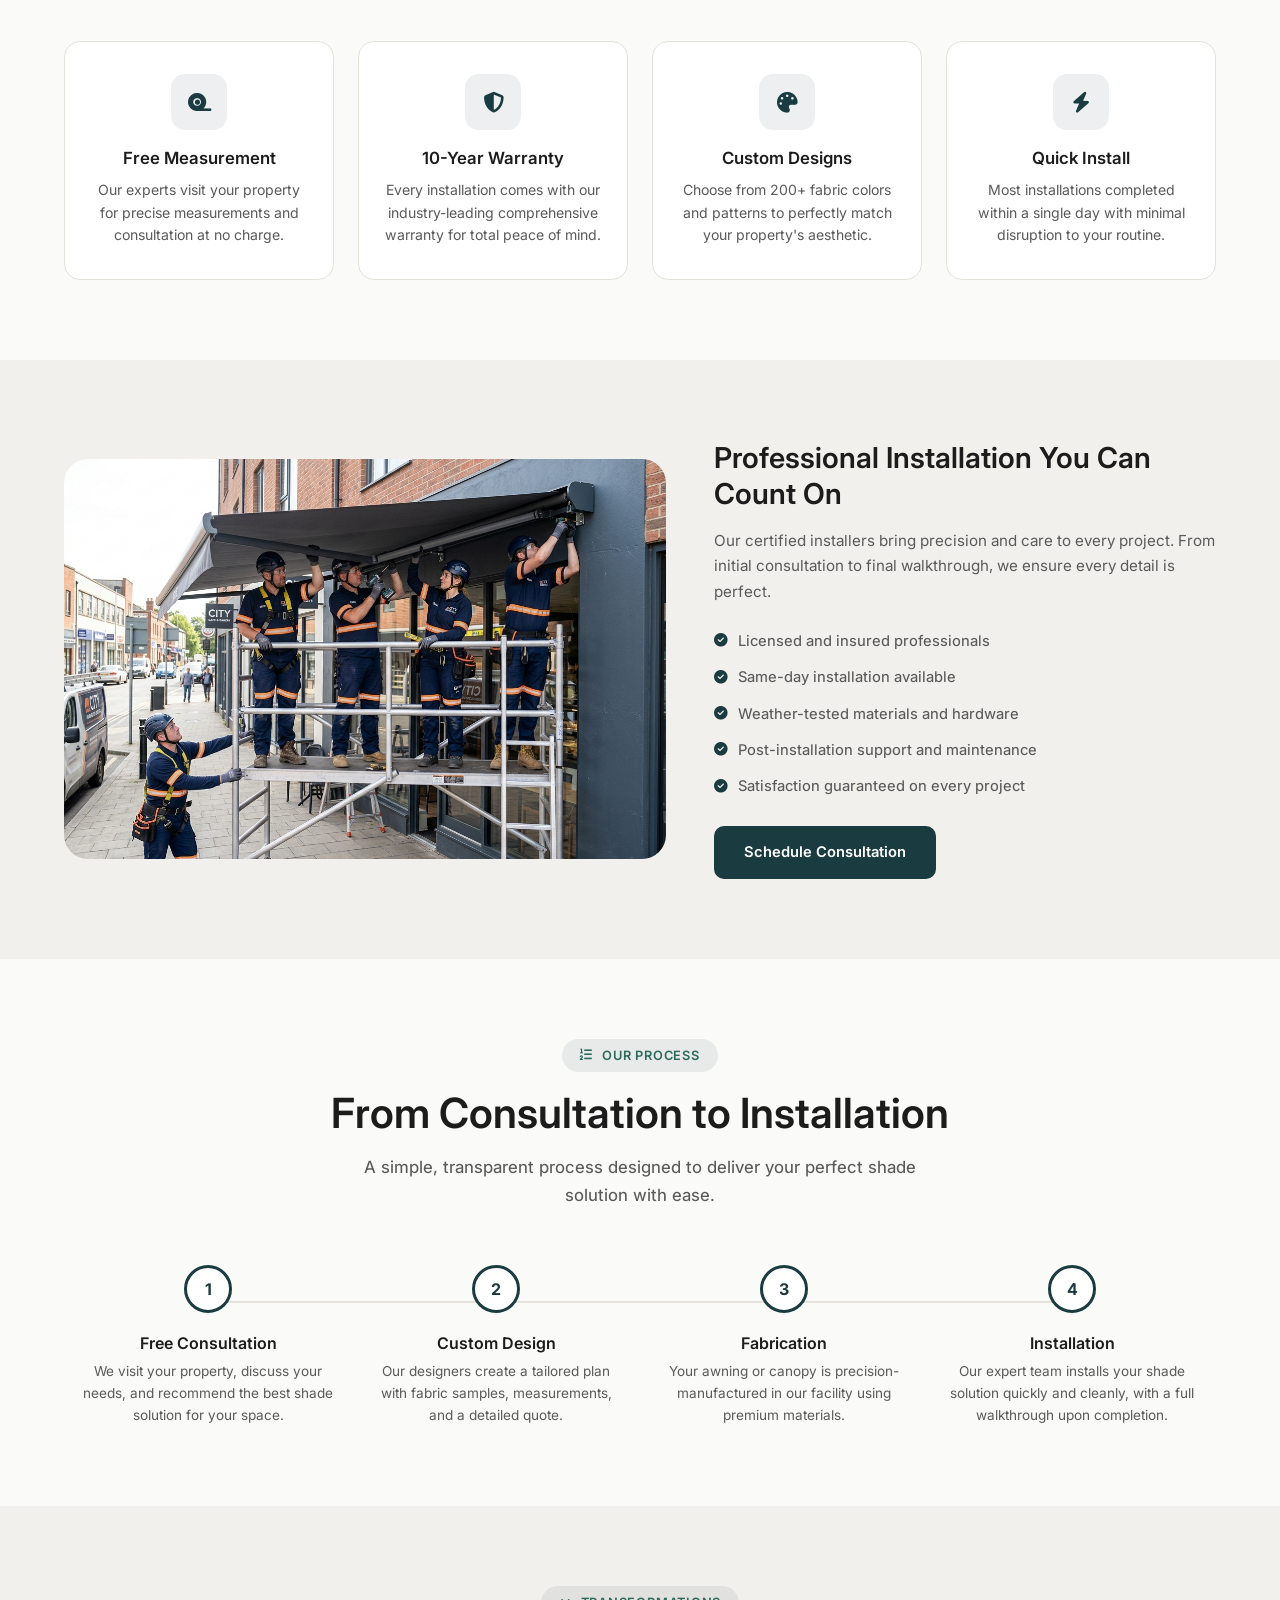
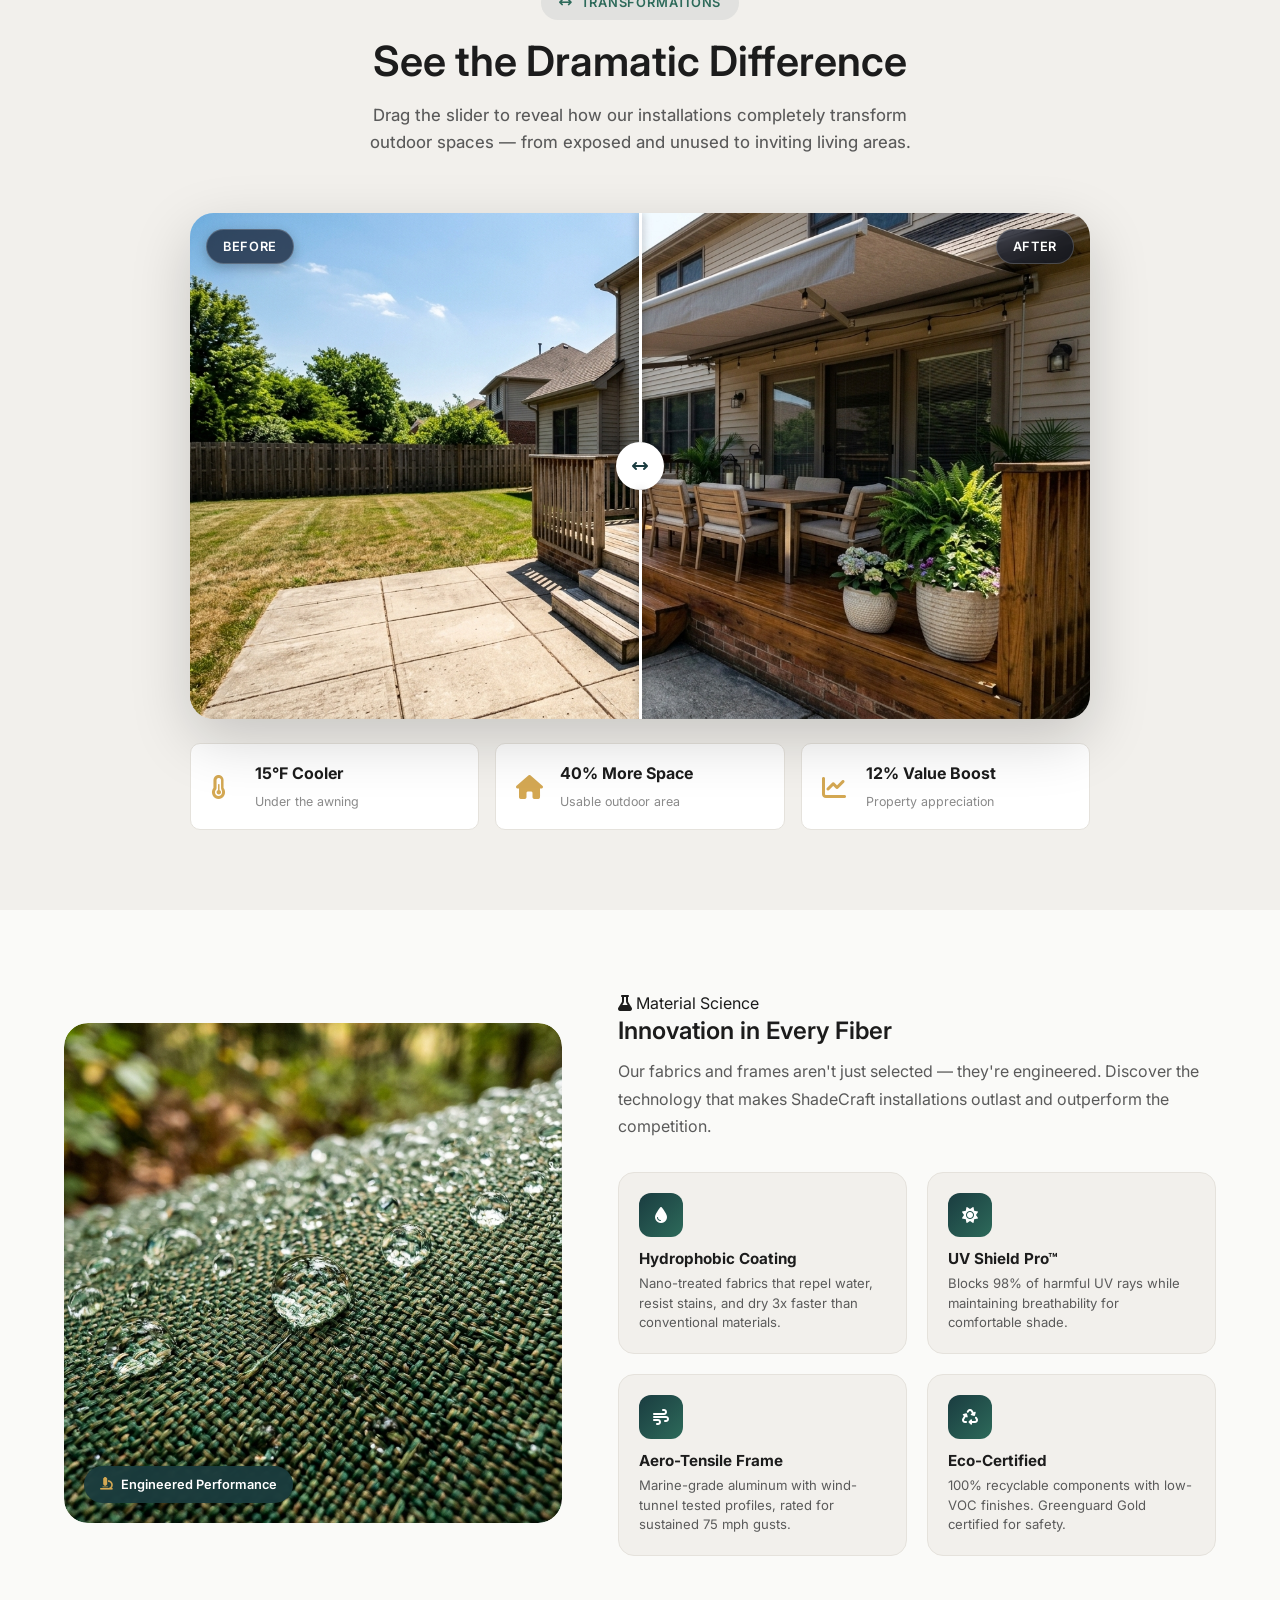
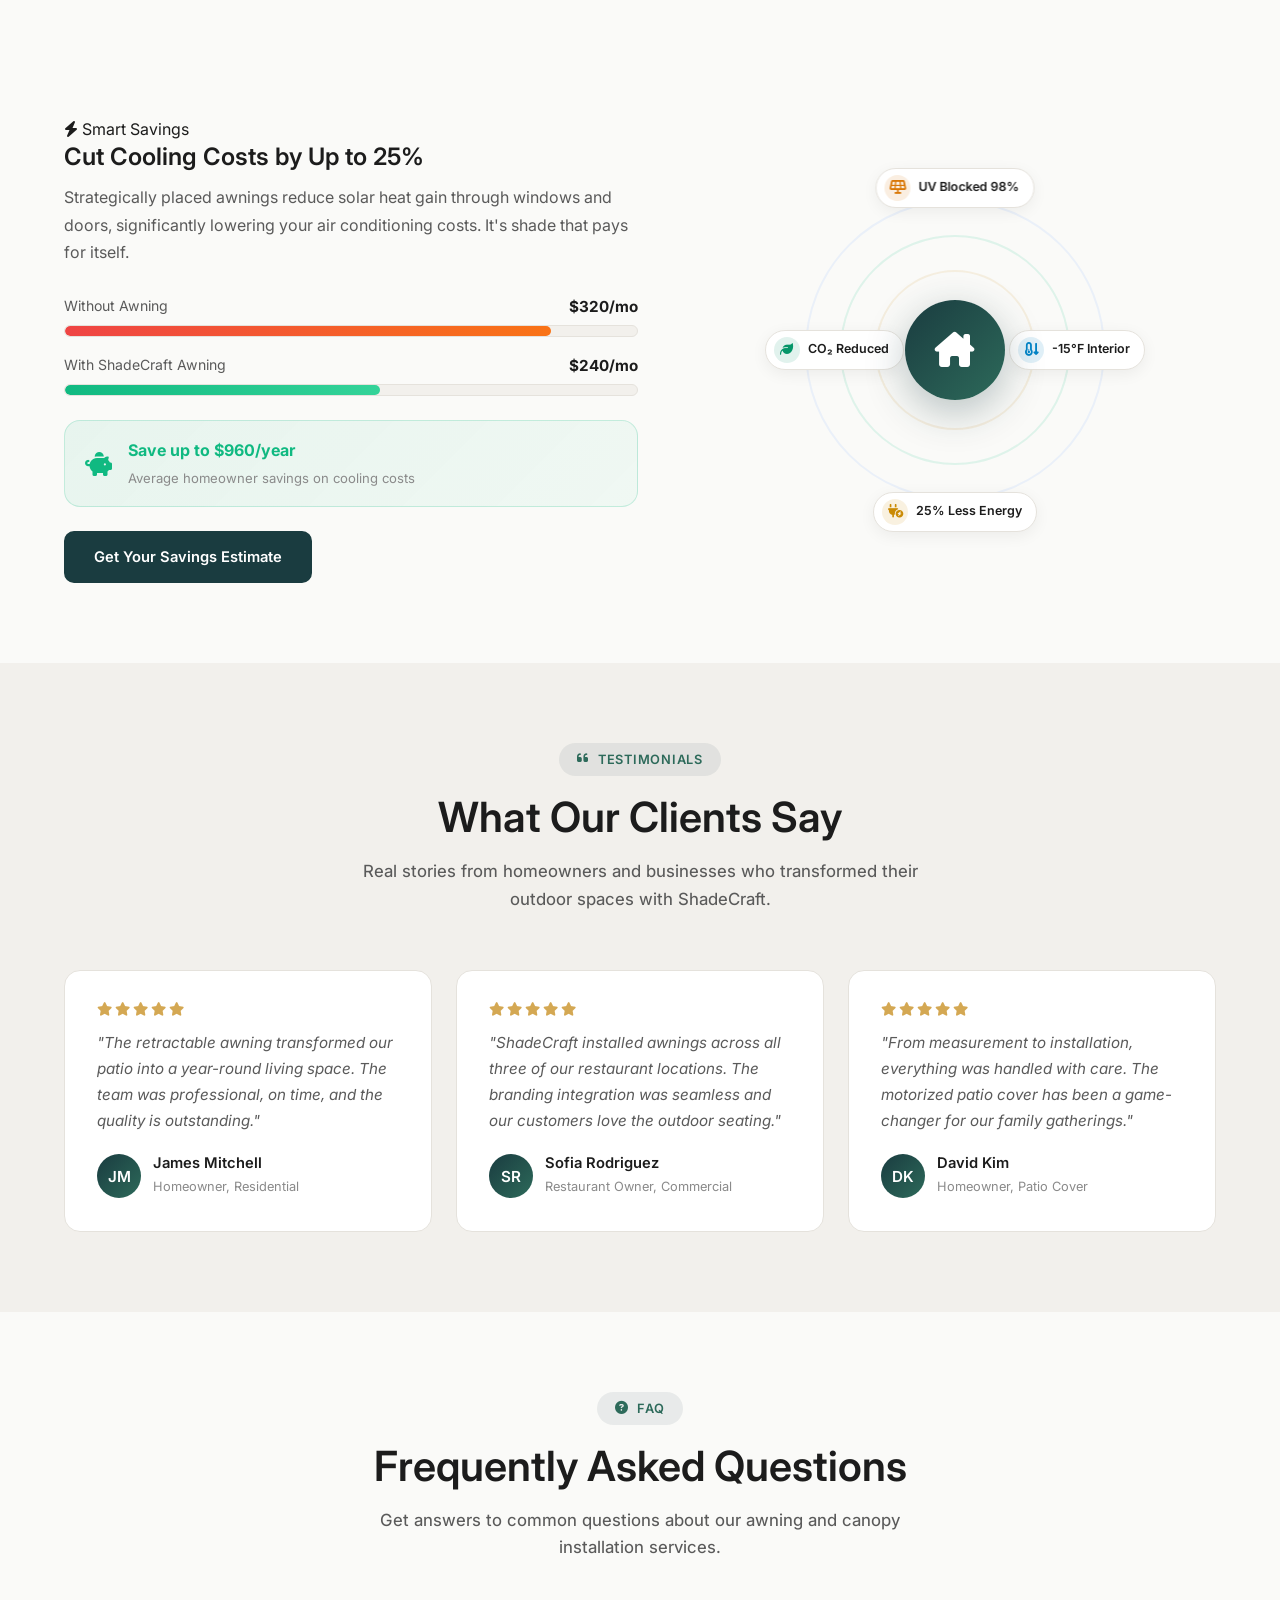
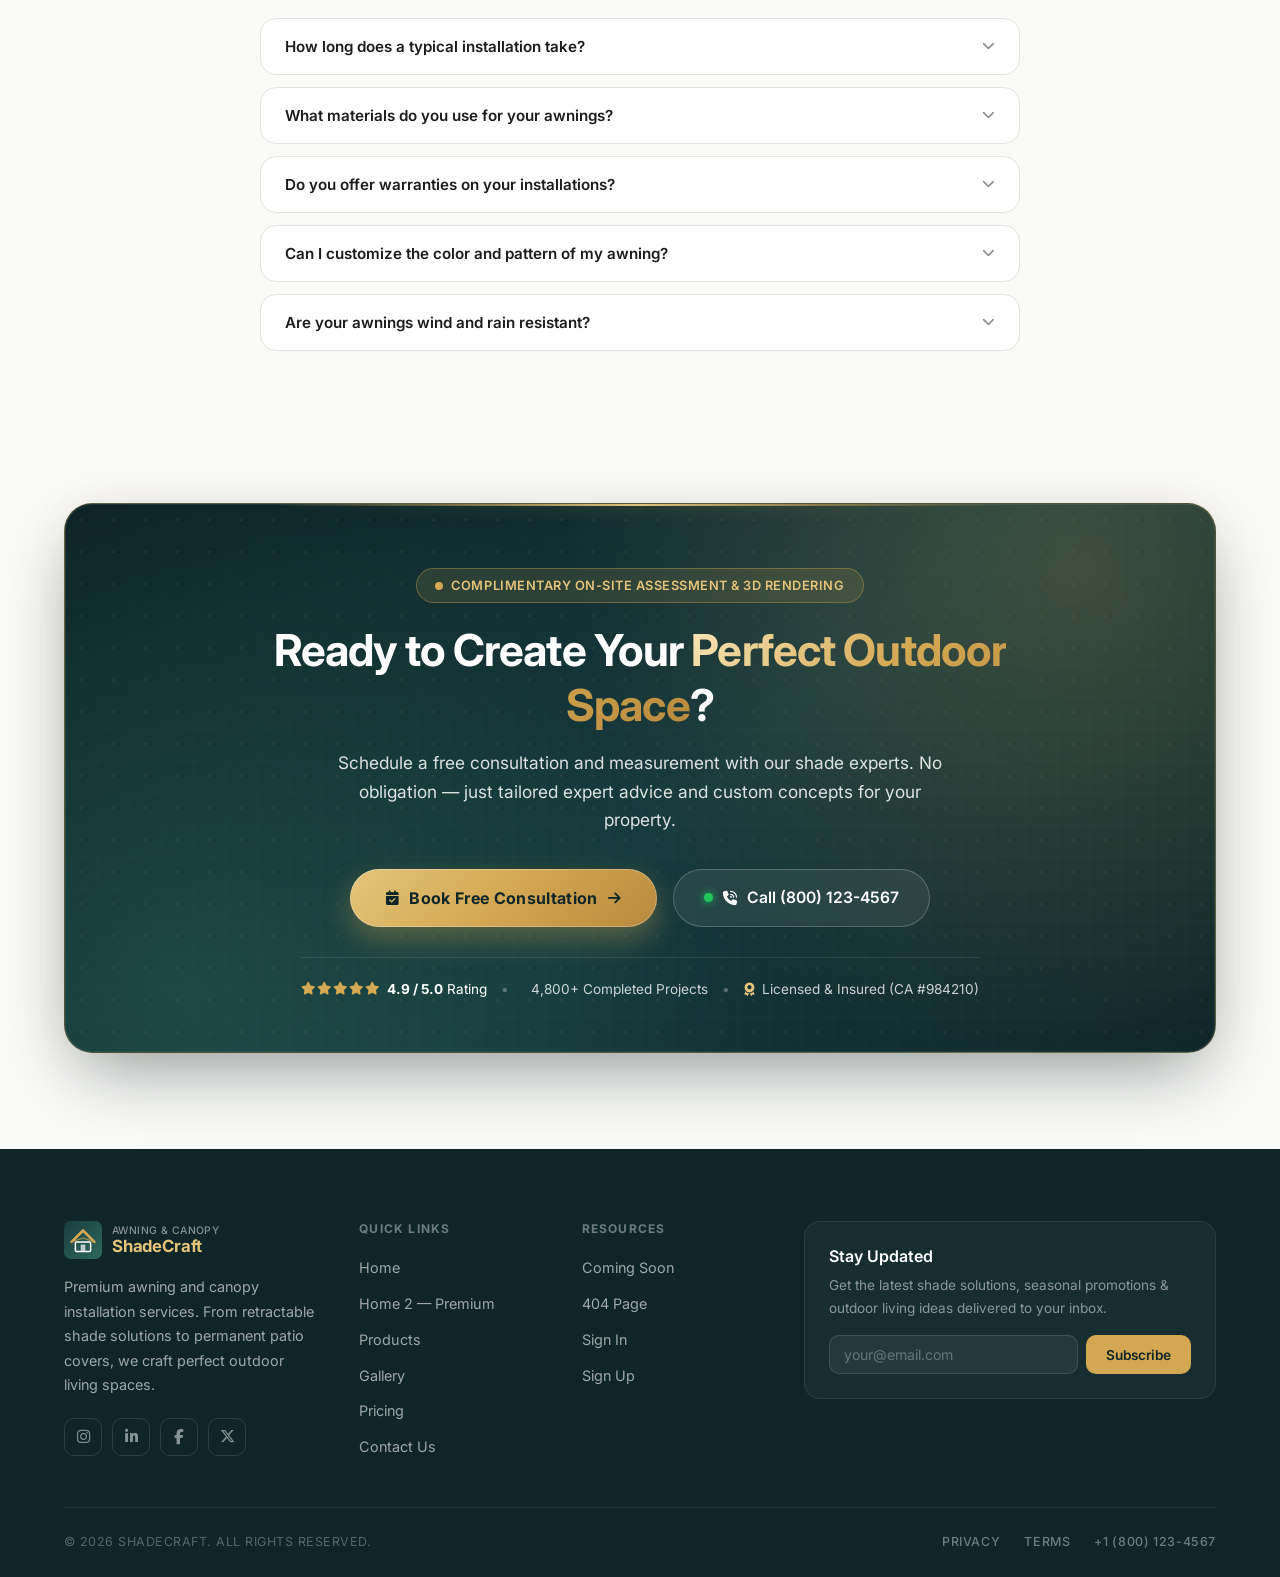
==== commit ec779651: "feat: enhance UI components, add new hero banners and CTA sections, and create about page" ====
--- a/index.html
+++ b/index.html
@@ -211,58 +211,6 @@
         </div>
     </section>
 
-    <!-- ===== TESTIMONIALS ===== -->
-    <section class="testimonials-section">
-        <div class="container">
-            <div class="section-header fade-up">
-                <span class="section-badge"><i class="fas fa-quote-left"></i> Testimonials</span>
-                <h2>What Our Clients Say</h2>
-                <p>Real stories from homeowners and businesses who transformed their outdoor spaces with ShadeCraft.</p>
-            </div>
-            <div class="testimonials-grid">
-                <div class="testimonial-card fade-up">
-                    <div class="testimonial-stars">
-                        <i class="fas fa-star"></i><i class="fas fa-star"></i><i class="fas fa-star"></i><i class="fas fa-star"></i><i class="fas fa-star"></i>
-                    </div>
-                    <p class="testimonial-text">"The retractable awning transformed our patio into a year-round living space. The team was professional, on time, and the quality is outstanding. Couldn't be happier!"</p>
-                    <div class="testimonial-author">
-                        <div class="testimonial-avatar">JM</div>
-                        <div class="testimonial-info">
-                            <h4>James Mitchell</h4>
-                            <span>Homeowner, Residential</span>
-                        </div>
-                    </div>
-                </div>
-                <div class="testimonial-card fade-up">
-                    <div class="testimonial-stars">
-                        <i class="fas fa-star"></i><i class="fas fa-star"></i><i class="fas fa-star"></i><i class="fas fa-star"></i><i class="fas fa-star"></i>
-                    </div>
-                    <p class="testimonial-text">"ShadeCraft installed awnings across all three of our restaurant locations. The branding integration was seamless and our customers love the outdoor seating."</p>
-                    <div class="testimonial-author">
-                        <div class="testimonial-avatar">SR</div>
-                        <div class="testimonial-info">
-                            <h4>Sofia Rodriguez</h4>
-                            <span>Restaurant Owner, Commercial</span>
-                        </div>
-                    </div>
-                </div>
-                <div class="testimonial-card fade-up">
-                    <div class="testimonial-stars">
-                        <i class="fas fa-star"></i><i class="fas fa-star"></i><i class="fas fa-star"></i><i class="fas fa-star"></i><i class="fas fa-star"></i>
-                    </div>
-                    <p class="testimonial-text">"From measurement to installation, everything was handled with care. The motorized patio cover has been a game-changer for our family gatherings."</p>
-                    <div class="testimonial-author">
-                        <div class="testimonial-avatar">DK</div>
-                        <div class="testimonial-info">
-                            <h4>David Kim</h4>
-                            <span>Homeowner, Patio Cover</span>
-                        </div>
-                    </div>
-                </div>
-            </div>
-        </div>
-    </section>
-
     <!-- ===== BEFORE & AFTER SHOWCASE ===== -->
     <section class="ba-showcase section" id="beforeAfterShowcase">
         <div class="container">
@@ -430,6 +378,58 @@
         </div>
     </section>
 
+    <!-- ===== TESTIMONIALS ===== -->
+    <section class="testimonials-section">
+        <div class="container">
+            <div class="section-header fade-up">
+                <span class="section-badge"><i class="fas fa-quote-left"></i> Testimonials</span>
+                <h2>What Our Clients Say</h2>
+                <p>Real stories from homeowners and businesses who transformed their outdoor spaces with ShadeCraft.</p>
+            </div>
+            <div class="testimonials-grid">
+                <div class="testimonial-card fade-up">
+                    <div class="testimonial-stars">
+                        <i class="fas fa-star"></i><i class="fas fa-star"></i><i class="fas fa-star"></i><i class="fas fa-star"></i><i class="fas fa-star"></i>
+                    </div>
+                    <p class="testimonial-text">"The retractable awning transformed our patio into a year-round living space. The team was professional, on time, and the quality is outstanding."</p>
+                    <div class="testimonial-author">
+                        <div class="testimonial-avatar">JM</div>
+                        <div class="testimonial-info">
+                            <h4>James Mitchell</h4>
+                            <span>Homeowner, Residential</span>
+                        </div>
+                    </div>
+                </div>
+                <div class="testimonial-card fade-up">
+                    <div class="testimonial-stars">
+                        <i class="fas fa-star"></i><i class="fas fa-star"></i><i class="fas fa-star"></i><i class="fas fa-star"></i><i class="fas fa-star"></i>
+                    </div>
+                    <p class="testimonial-text">"ShadeCraft installed awnings across all three of our restaurant locations. The branding integration was seamless and our customers love the outdoor seating."</p>
+                    <div class="testimonial-author">
+                        <div class="testimonial-avatar">SR</div>
+                        <div class="testimonial-info">
+                            <h4>Sofia Rodriguez</h4>
+                            <span>Restaurant Owner, Commercial</span>
+                        </div>
+                    </div>
+                </div>
+                <div class="testimonial-card fade-up">
+                    <div class="testimonial-stars">
+                        <i class="fas fa-star"></i><i class="fas fa-star"></i><i class="fas fa-star"></i><i class="fas fa-star"></i><i class="fas fa-star"></i>
+                    </div>
+                    <p class="testimonial-text">"From measurement to installation, everything was handled with care. The motorized patio cover has been a game-changer for our family gatherings."</p>
+                    <div class="testimonial-author">
+                        <div class="testimonial-avatar">DK</div>
+                        <div class="testimonial-info">
+                            <h4>David Kim</h4>
+                            <span>Homeowner, Patio Cover</span>
+                        </div>
+                    </div>
+                </div>
+            </div>
+        </div>
+    </section>
+
     <!-- ===== FAQ ===== -->
     <section class="faq-section section">
         <div class="container">
@@ -467,11 +467,35 @@
     <section class="cta-banner">
         <div class="container">
             <div class="cta-banner-inner fade-up">
-                <h2>Ready to Create Your Perfect Outdoor Space?</h2>
-                <p>Schedule a free consultation and measurement with our shade experts. No obligation — just expert advice tailored to your property.</p>
-                <div class="hero-actions" style="justify-content: center;">
-                    <a href="contact.html" class="btn btn-primary btn-lg">Book Free Consultation</a>
-                    <a href="tel:18001234567" class="btn btn-secondary btn-lg" style="color:#fff;border-color:rgba(255,255,255,0.3);">Call (800) 123-4567</a>
+                <div class="cta-badge">
+                    <span class="cta-pulse-dot"></span>
+                    <span>Complimentary On-Site Assessment & 3D Rendering</span>
+                </div>
+                <h2>Ready to Create Your <span class="cta-title-accent">Perfect Outdoor Space</span>?</h2>
+                <p>Schedule a free consultation and measurement with our shade experts. No obligation — just tailored expert advice and custom concepts for your property.</p>
+                <div class="cta-actions">
+                    <a href="contact.html" class="btn btn-cta-primary">
+                        <i class="fas fa-calendar-check"></i>
+                        <span>Book Free Consultation</span>
+                        <i class="fas fa-arrow-right cta-arrow"></i>
+                    </a>
+                    <a href="tel:18001234567" class="btn btn-cta-secondary">
+                        <span class="cta-call-indicator"></span>
+                        <i class="fas fa-phone-volume"></i>
+                        <span>Call (800) 123-4567</span>
+                    </a>
+                </div>
+                <div class="cta-trust-bar">
+                    <div class="cta-rating">
+                        <div class="cta-stars">
+                            <i class="fas fa-star"></i><i class="fas fa-star"></i><i class="fas fa-star"></i><i class="fas fa-star"></i><i class="fas fa-star"></i>
+                        </div>
+                        <span><strong>4.9 / 5.0</strong> Rating</span>
+                    </div>
+                    <span class="cta-trust-divider">•</span>
+                    <span class="cta-trust-text"><i class="fas fa-house-chimney-check"></i> 4,800+ Completed Projects</span>
+                    <span class="cta-trust-divider">•</span>
+                    <span class="cta-trust-text"><i class="fas fa-award"></i> Licensed & Insured (CA #984210)</span>
                 </div>
             </div>
         </div>
--- a/style.css
+++ b/style.css
@@ -284,10 +284,12 @@
     gap: 8px;
 }
 .nav-icon-btn {
-    width: 38px;
-    height: 38px;
+    width: 40px;
+    height: 40px;
+    min-height: 40px;
+    max-height: 40px;
     border-radius: var(--radius);
-    display: flex;
+    display: inline-flex;
     align-items: center;
     justify-content: center;
     color: var(--text-secondary);
@@ -295,6 +297,9 @@
     font-size: 0.95rem;
     background: transparent;
     border: 1px solid var(--border);
+    box-sizing: border-box;
+    flex-shrink: 0;
+    padding: 0;
 }
 .nav-icon-btn:hover {
     background: var(--bg-alt);
@@ -302,24 +307,66 @@
     border-color: var(--text-muted);
 }
 .dir-indicator {
-    font-size: 0.7rem;
+    font-size: 0.72rem;
     font-weight: 700;
     letter-spacing: 0.04em;
-}
-.nav-cta-btn { margin-inline-start: 4px; }
-.nav-cta-secondary { }
+    line-height: 1;
+}
+.nav-actions .btn,
+.nav-actions .nav-cta-btn,
+.nav-actions .nav-cta-secondary {
+    height: 40px;
+    min-height: 40px;
+    max-height: 40px;
+    box-sizing: border-box;
+    display: inline-flex;
+    align-items: center;
+    justify-content: center;
+    padding: 0 18px;
+    line-height: 1;
+    border-radius: var(--radius);
+    font-size: 0.86rem;
+    font-weight: 600;
+}
+.nav-cta-btn {
+    margin-inline-start: 4px;
+}
+.nav-cta-secondary {
+    border: 1.5px solid var(--primary);
+    background: transparent;
+    color: var(--primary);
+}
+.dark .nav-cta-secondary {
+    border-color: var(--secondary);
+    color: var(--secondary);
+}
+.nav-cta-secondary:hover {
+    background: var(--primary);
+    color: #fff;
+    border-color: var(--primary);
+}
+.dark .nav-cta-secondary:hover {
+    background: var(--secondary);
+    color: var(--primary-dark);
+    border-color: var(--secondary);
+}
 
 /* Mobile Menu Button */
 .mobile-menu-btn {
     display: none;
-    width: 38px;
-    height: 38px;
+    width: 40px;
+    height: 40px;
+    min-height: 40px;
+    max-height: 40px;
     border-radius: var(--radius);
     align-items: center;
     justify-content: center;
     color: var(--text);
     font-size: 1.1rem;
     border: 1px solid var(--border);
+    box-sizing: border-box;
+    background: transparent;
+    padding: 0;
 }
 
 /* Mobile Backdrop */
@@ -1015,49 +1062,841 @@
     font-weight: 400;
 }
 
-/* ===== CTA BANNER ===== */
+/* ===== LUXURY ELEVATED CTA BANNER ===== */
 .cta-banner {
-    padding: 80px 0;
-    background: linear-gradient(135deg, var(--primary-dark), var(--primary));
+    padding: 72px 0 96px;
+    background: var(--bg);
     position: relative;
     overflow: hidden;
 }
-.cta-banner::before {
+
+.cta-banner-inner {
+    position: relative;
+    border-radius: 28px;
+    background: 
+        radial-gradient(circle at 88% 12%, rgba(212, 168, 83, 0.22) 0%, transparent 45%),
+        radial-gradient(circle at 10% 88%, rgba(45, 106, 90, 0.42) 0%, transparent 50%),
+        linear-gradient(135deg, #0b1f22 0%, #15383c 55%, #0d2528 100%);
+    border: 1px solid rgba(212, 168, 83, 0.32);
+    box-shadow: 
+        0 28px 72px -16px rgba(11, 31, 34, 0.45),
+        0 0 0 1px rgba(255, 255, 255, 0.06) inset,
+        0 0 45px -10px rgba(212, 168, 83, 0.14);
+    padding: 64px 44px 52px;
+    text-align: center;
+    overflow: hidden;
+    z-index: 1;
+    display: flex;
+    flex-direction: column;
+    align-items: center;
+}
+
+/* Subtle architectural blueprint grid texture */
+.cta-banner-inner::before {
     content: '';
     position: absolute;
-    top: -50%;
-    right: -20%;
-    width: 500px;
-    height: 500px;
+    inset: 0;
+    background-image: 
+        radial-gradient(rgba(212, 168, 83, 0.18) 1px, transparent 1px),
+        linear-gradient(to right, rgba(255, 255, 255, 0.025) 1px, transparent 1px),
+        linear-gradient(to bottom, rgba(255, 255, 255, 0.025) 1px, transparent 1px);
+    background-size: 32px 32px, 32px 32px, 32px 32px;
+    opacity: 0.65;
+    pointer-events: none;
+    z-index: 0;
+}
+
+/* Top golden light flare */
+.cta-banner-inner::after {
+    content: '';
+    position: absolute;
+    top: 0;
+    left: 18%;
+    right: 18%;
+    height: 2px;
+    background: linear-gradient(90deg, transparent, rgba(212, 168, 83, 0.5), rgba(228, 196, 122, 1), rgba(212, 168, 83, 0.5), transparent);
+    filter: drop-shadow(0 0 8px rgba(212, 168, 83, 0.7));
+    pointer-events: none;
+    z-index: 1;
+}
+
+.cta-banner-inner > * {
+    position: relative;
+    z-index: 2;
+}
+
+/* Badge */
+.cta-badge {
+    display: inline-flex;
+    align-items: center;
+    gap: 8px;
+    padding: 6px 18px;
+    border-radius: var(--radius-full);
+    background: rgba(212, 168, 83, 0.14);
+    border: 1px solid rgba(212, 168, 83, 0.35);
+    color: var(--secondary-light);
+    font-size: 0.8rem;
+    font-weight: 600;
+    letter-spacing: 0.04em;
+    text-transform: uppercase;
+    margin-bottom: 20px;
+    backdrop-filter: blur(8px);
+}
+.cta-pulse-dot {
+    width: 8px;
+    height: 8px;
     border-radius: 50%;
-    background: rgba(212, 168, 83, 0.06);
-}
-.cta-banner-inner {
+    background: var(--secondary);
+    box-shadow: 0 0 0 0 rgba(212, 168, 83, 0.7);
+    animation: ctaPulse 2s infinite cubic-bezier(0.4, 0, 0.6, 1);
+}
+@keyframes ctaPulse {
+    0% { transform: scale(0.95); box-shadow: 0 0 0 0 rgba(212, 168, 83, 0.7); }
+    70% { transform: scale(1); box-shadow: 0 0 0 8px rgba(212, 168, 83, 0); }
+    100% { transform: scale(0.95); box-shadow: 0 0 0 0 rgba(212, 168, 83, 0); }
+}
+
+/* Heading */
+.cta-banner h2 {
+    font-size: clamp(2rem, 3.8vw, 2.75rem);
+    color: #fff;
+    font-weight: 700;
+    letter-spacing: -0.02em;
+    line-height: 1.25;
+    margin-bottom: 16px;
+    max-width: 760px;
+}
+.cta-title-accent {
+    background: linear-gradient(135deg, #F9E7B8 0%, #D4A853 50%, #B8893D 100%);
+    -webkit-background-clip: text;
+    -webkit-text-fill-color: transparent;
+    display: inline;
+}
+
+/* Subtitle */
+.cta-banner p {
+    font-size: 1.08rem;
+    color: rgba(255, 255, 255, 0.85);
+    max-width: 620px;
+    margin: 0 auto 34px;
+    font-weight: 400;
+    line-height: 1.65;
+}
+
+
+/* Action Buttons */
+.cta-actions,
+.cta-banner .hero-actions {
+    display: flex;
+    align-items: center;
+    justify-content: center;
+    gap: 16px;
+    flex-wrap: wrap;
+    margin-bottom: 30px;
+}
+.btn-cta-primary {
+    display: inline-flex;
+    align-items: center;
+    justify-content: center;
+    gap: 10px;
+    padding: 16px 36px;
+    border-radius: var(--radius-full);
+    background: linear-gradient(135deg, #E4C47A 0%, #D4A853 50%, #B8893D 100%);
+    color: #0F2528 !important;
+    font-weight: 700;
+    font-size: 1rem;
+    letter-spacing: 0.02em;
+    border: none;
+    box-shadow: 0 12px 28px rgba(212, 168, 83, 0.35), 0 0 0 1px rgba(255, 255, 255, 0.25) inset;
+    transition: all var(--transition);
+    cursor: pointer;
+    text-decoration: none;
     position: relative;
-    z-index: 1;
+    overflow: hidden;
+}
+.btn-cta-primary::before {
+    content: '';
+    position: absolute;
+    top: 0;
+    left: -100%;
+    width: 60%;
+    height: 100%;
+    background: linear-gradient(90deg, transparent, rgba(255, 255, 255, 0.45), transparent);
+    transform: skewX(-25deg);
+    transition: left 0.75s ease;
+}
+.btn-cta-primary:hover::before {
+    left: 150%;
+}
+.btn-cta-primary:hover {
+    transform: translateY(-3px);
+    box-shadow: 0 16px 36px rgba(212, 168, 83, 0.5), 0 0 20px rgba(228, 196, 122, 0.4);
+    color: #0F2528 !important;
+}
+.btn-cta-primary .cta-arrow {
+    transition: transform 0.25s ease;
+}
+.btn-cta-primary:hover .cta-arrow {
+    transform: translateX(4px);
+}
+
+.btn-cta-secondary {
+    display: inline-flex;
+    align-items: center;
+    justify-content: center;
+    gap: 10px;
+    padding: 15px 30px;
+    border-radius: var(--radius-full);
+    background: rgba(255, 255, 255, 0.07);
+    color: #ffffff !important;
+    font-weight: 600;
+    font-size: 0.98rem;
+    border: 1px solid rgba(255, 255, 255, 0.22);
+    backdrop-filter: blur(10px);
+    transition: all var(--transition);
+    cursor: pointer;
+    text-decoration: none;
+}
+.btn-cta-secondary:hover {
+    background: rgba(255, 255, 255, 0.15);
+    border-color: rgba(212, 168, 83, 0.5);
+    color: #fff !important;
+    transform: translateY(-3px);
+    box-shadow: 0 8px 24px rgba(0, 0, 0, 0.25);
+}
+.cta-call-indicator {
+    width: 9px;
+    height: 9px;
+    border-radius: 50%;
+    background: #22C55E;
+    box-shadow: 0 0 8px #22C55E;
+}
+
+/* Trust Proof Bar */
+.cta-trust-bar {
+    display: inline-flex;
+    align-items: center;
+    justify-content: center;
+    gap: 14px;
+    flex-wrap: wrap;
+    padding-top: 20px;
+    border-top: 1px solid rgba(255, 255, 255, 0.1);
+    color: rgba(255, 255, 255, 0.78);
+    font-size: 0.85rem;
+    width: 100%;
+    max-width: 680px;
+}
+.cta-rating {
+    display: inline-flex;
+    align-items: center;
+    gap: 8px;
+    color: #fff;
+}
+.cta-stars {
+    color: var(--secondary);
+    display: inline-flex;
+    gap: 2px;
+    font-size: 0.8rem;
+}
+.cta-trust-divider {
+    color: rgba(255, 255, 255, 0.3);
+}
+.cta-trust-text i {
+    color: var(--secondary-light);
+    margin-right: 4px;
+}
+
+/* Compatibility for existing buttons in .cta-banner */
+.cta-banner .btn-primary {
+    background: linear-gradient(135deg, #E4C47A 0%, #D4A853 50%, #B8893D 100%);
+    color: #0F2528 !important;
+    border: none;
+    font-weight: 700;
+    box-shadow: 0 10px 24px rgba(212, 168, 83, 0.35);
+    padding: 16px 34px;
+    border-radius: var(--radius-full);
+    transition: all var(--transition);
+}
+.cta-banner .btn-primary:hover {
+    background: linear-gradient(135deg, #F3D998 0%, #E4C47A 50%, #C99A45 100%);
+    color: #0F2528 !important;
+    transform: translateY(-2px);
+    box-shadow: 0 14px 32px rgba(212, 168, 83, 0.5);
+}
+.cta-banner .btn-secondary {
+    border-radius: var(--radius-full);
+}
+
+/* Responsive adjustments */
+@media (max-width: 768px) {
+    .cta-banner {
+        padding: 50px 0 65px;
+    }
+    .cta-banner-inner {
+        padding: 42px 20px 32px;
+        border-radius: 20px;
+    }
+    .cta-actions,
+    .cta-banner .hero-actions {
+        flex-direction: column;
+        width: 100%;
+    }
+    .btn-cta-primary,
+    .btn-cta-secondary,
+    .cta-banner .btn-primary,
+    .cta-banner .btn-secondary {
+        width: 100%;
+        text-align: center;
+    }
+    .cta-trust-bar {
+        gap: 8px;
+        font-size: 0.8rem;
+    }
+    .cta-trust-divider {
+        display: none;
+    }
+}
+
+/* ===================================================
+   DISTINCT PAGE CTA DESIGNS
+   =================================================== */
+
+/* ---- 1. HOME 2: ASYMMETRIC ARCHITECTURAL SPLIT ---- */
+.cta-home2 .cta-home2-grid {
+    display: grid;
+    grid-template-columns: 1.2fr 0.9fr;
+    gap: 40px;
+    align-items: center;
+    border-radius: 28px;
+    background: 
+        radial-gradient(circle at 10% 20%, rgba(45, 106, 90, 0.45) 0%, transparent 50%),
+        radial-gradient(circle at 90% 80%, rgba(212, 168, 83, 0.18) 0%, transparent 45%),
+        linear-gradient(145deg, #0a1b1d 0%, #102d31 60%, #0d2224 100%);
+    border: 1px solid rgba(212, 168, 83, 0.3);
+    box-shadow: 0 28px 72px -16px rgba(10, 27, 29, 0.5);
+    padding: 56px 52px;
+    position: relative;
+    overflow: hidden;
+}
+.cta-home2 .cta-home2-content {
+    text-align: left;
+    position: relative;
+    z-index: 2;
+}
+.cta-home2 h2 {
+    font-size: clamp(2rem, 3.4vw, 2.6rem);
+    color: #fff;
+    font-weight: 700;
+    line-height: 1.25;
+    margin-bottom: 16px;
+}
+.cta-home2 p {
+    color: rgba(255, 255, 255, 0.85);
+    font-size: 1.05rem;
+    line-height: 1.65;
+    margin-bottom: 24px;
+}
+.cta-home2-perks {
+    display: flex;
+    flex-direction: column;
+    gap: 10px;
+    margin-bottom: 30px;
+}
+.cta-perk-item {
+    display: inline-flex;
+    align-items: center;
+    gap: 10px;
+    color: rgba(255, 255, 255, 0.9);
+    font-size: 0.92rem;
+    font-weight: 500;
+}
+.cta-perk-item i {
+    color: var(--secondary);
+    font-size: 1rem;
+}
+.cta-home2-card {
+    background: rgba(255, 255, 255, 0.05);
+    border: 1px solid rgba(212, 168, 83, 0.25);
+    border-radius: 20px;
+    padding: 28px;
+    backdrop-filter: blur(14px);
+    -webkit-backdrop-filter: blur(14px);
+    box-shadow: 0 16px 40px rgba(0, 0, 0, 0.3);
+    position: relative;
+    z-index: 2;
+}
+.cta-consult-card-header {
+    display: flex;
+    align-items: center;
+    justify-content: space-between;
+    gap: 14px;
+    padding-bottom: 18px;
+    border-bottom: 1px solid rgba(255, 255, 255, 0.1);
+    margin-bottom: 18px;
+}
+.cta-avatar-group {
+    display: flex;
+    align-items: center;
+    gap: 12px;
+}
+.cta-consult-avatar {
+    width: 48px;
+    height: 48px;
+    border-radius: 50%;
+    object-fit: cover;
+    border: 2px solid var(--secondary);
+}
+.cta-avatar-group strong {
+    display: block;
+    color: #fff;
+    font-size: 0.95rem;
+    font-weight: 600;
+}
+.cta-avatar-group span {
+    color: var(--secondary-light);
+    font-size: 0.78rem;
+}
+.cta-status-pill {
+    display: inline-flex;
+    align-items: center;
+    gap: 6px;
+    padding: 4px 10px;
+    border-radius: var(--radius-full);
+    background: rgba(34, 197, 94, 0.15);
+    border: 1px solid rgba(34, 197, 94, 0.3);
+    color: #4ade80;
+    font-size: 0.72rem;
+    font-weight: 600;
+}
+.cta-consult-card-body {
+    display: flex;
+    flex-direction: column;
+    gap: 14px;
+    margin-bottom: 22px;
+}
+.cta-slot-item {
+    display: flex;
+    align-items: center;
+    gap: 12px;
+    background: rgba(0, 0, 0, 0.18);
+    padding: 10px 14px;
+    border-radius: 12px;
+    border: 1px solid rgba(255, 255, 255, 0.05);
+}
+.cta-slot-item i {
+    color: var(--secondary);
+    font-size: 1.1rem;
+    width: 20px;
     text-align: center;
 }
-.cta-banner h2 {
-    font-size: clamp(1.8rem, 3.5vw, 2.4rem);
+.cta-slot-item span {
+    display: block;
+    color: rgba(255, 255, 255, 0.6);
+    font-size: 0.75rem;
+    text-transform: uppercase;
+    letter-spacing: 0.04em;
+}
+.cta-slot-item strong {
     color: #fff;
+    font-size: 0.88rem;
     font-weight: 600;
+}
+.cta-consult-card-btn {
+    display: flex;
+    align-items: center;
+    justify-content: center;
+    gap: 8px;
+    width: 100%;
+    padding: 14px 20px;
+    border-radius: var(--radius-full);
+    background: linear-gradient(135deg, #E4C47A, #D4A853);
+    color: #0F2528 !important;
+    font-weight: 700;
+    font-size: 0.92rem;
+    text-decoration: none;
+    transition: all var(--transition);
+}
+.cta-consult-card-btn:hover {
+    transform: translateY(-2px);
+    box-shadow: 0 10px 24px rgba(212, 168, 83, 0.4);
+    color: #0F2528 !important;
+}
+
+/* ---- 2. ABOUT PAGE: CRAFTSMANSHIP SPLIT (IMAGE LEFT, CTA RIGHT) ---- */
+.cta-about .cta-about-wrapper {
+    border-radius: 28px;
+    background: 
+        radial-gradient(circle at 85% 15%, rgba(212, 168, 83, 0.22) 0%, transparent 45%),
+        radial-gradient(circle at 15% 85%, rgba(45, 106, 90, 0.4) 0%, transparent 50%),
+        linear-gradient(135deg, #0a1b1d 0%, #112d31 55%, #0d2224 100%);
+    border: 1px solid rgba(212, 168, 83, 0.3);
+    box-shadow: 0 28px 72px -16px rgba(10, 27, 29, 0.5);
+    padding: 48px 52px;
+    display: grid;
+    grid-template-columns: 1fr 1.2fr;
+    gap: 48px;
+    align-items: stretch;
+    text-align: left;
+    position: relative;
+    overflow: hidden;
+}
+.cta-about-media {
+    position: relative;
+    border-radius: 20px;
+    overflow: hidden;
+    border: 1px solid rgba(212, 168, 83, 0.35);
+    box-shadow: 0 20px 48px rgba(0, 0, 0, 0.45);
+    height: 100%;
+    min-height: 440px;
+    align-self: stretch;
+    display: flex;
+}
+.cta-about-media::after {
+    content: '';
+    position: absolute;
+    inset: 0;
+    border-radius: 20px;
+    box-shadow: inset 0 0 24px rgba(10, 27, 29, 0.35);
+    pointer-events: none;
+}
+.cta-about-img {
+    width: 100%;
+    height: 100%;
+    object-fit: cover;
+    display: block;
+    flex: 1;
+    transition: transform 0.6s cubic-bezier(0.16, 1, 0.3, 1);
+}
+.cta-about-wrapper:hover .cta-about-img {
+    transform: scale(1.04);
+}
+.cta-about-content {
+    position: relative;
+    z-index: 2;
+    text-align: left;
+}
+.cta-about-content h2 {
+    font-size: clamp(1.9rem, 3.2vw, 2.5rem);
+    color: #fff;
+    font-weight: 700;
+    line-height: 1.25;
     margin-bottom: 14px;
 }
-.cta-banner p {
+.cta-about-content p {
+    color: rgba(255, 255, 255, 0.85);
     font-size: 1.05rem;
-    color: rgba(255,255,255,0.7);
-    max-width: 560px;
-    margin: 0 auto 28px;
-    font-weight: 400;
-}
-.cta-banner .btn-primary {
-    background: var(--secondary);
-    color: var(--primary-dark);
-    border-color: var(--secondary);
-}
-.cta-banner .btn-primary:hover {
-    background: var(--secondary-light);
-    border-color: var(--secondary-light);
+    line-height: 1.6;
+    margin-bottom: 28px;
+}
+
+/* ---- 3. GALLERY PAGE: VISUAL PORTFOLIO SHOWCASE ---- */
+.cta-gallery .cta-gallery-box {
+    display: grid;
+    grid-template-columns: 1.2fr 1fr;
+    gap: 48px;
+    align-items: stretch;
+    border-radius: 28px;
+    background: 
+        radial-gradient(circle at 15% 15%, rgba(212, 168, 83, 0.22) 0%, transparent 45%),
+        radial-gradient(circle at 85% 85%, rgba(45, 106, 90, 0.4) 0%, transparent 50%),
+        linear-gradient(135deg, #0e2225 0%, #133338 60%, #0a1b1d 100%);
+    border: 1px solid rgba(212, 168, 83, 0.3);
+    box-shadow: 0 28px 72px -16px rgba(10, 27, 29, 0.5);
+    padding: 48px 52px;
+    position: relative;
+    overflow: hidden;
+}
+.cta-gallery-content {
+    text-align: left;
+    position: relative;
+    z-index: 2;
+}
+.cta-gallery h2 {
+    font-size: clamp(2rem, 3.4vw, 2.6rem);
+    color: #fff;
+    font-weight: 700;
+    line-height: 1.25;
+    margin-bottom: 16px;
+}
+.cta-gallery p {
+    color: rgba(255, 255, 255, 0.85);
+    font-size: 1.05rem;
+    line-height: 1.65;
+    margin-bottom: 26px;
+}
+.cta-gallery-stats {
+    display: inline-flex;
+    align-items: center;
+    gap: 24px;
+    background: rgba(0, 0, 0, 0.25);
+    padding: 14px 24px;
+    border-radius: var(--radius-lg);
+    border: 1px solid rgba(255, 255, 255, 0.08);
+    margin-bottom: 30px;
+}
+.cta-gstat {
+    text-align: center;
+}
+.cta-gstat strong {
+    display: block;
+    color: var(--secondary-light);
+    font-size: 1.35rem;
+    font-weight: 700;
+    line-height: 1.2;
+}
+.cta-gstat span {
+    color: rgba(255, 255, 255, 0.65);
+    font-size: 0.75rem;
+    text-transform: uppercase;
+    letter-spacing: 0.04em;
+}
+.cta-gstat-divider {
+    width: 1px;
+    height: 32px;
+    background: rgba(255, 255, 255, 0.15);
+}
+.cta-gallery-visual {
+    position: relative;
+    border-radius: 20px;
+    overflow: hidden;
+    border: 1px solid rgba(212, 168, 83, 0.35);
+    box-shadow: 0 20px 48px rgba(0, 0, 0, 0.45);
+    height: 100%;
+    min-height: 440px;
+    align-self: stretch;
+    display: flex;
+}
+.cta-gallery-visual::after {
+    content: '';
+    position: absolute;
+    inset: 0;
+    border-radius: 20px;
+    box-shadow: inset 0 0 24px rgba(10, 27, 29, 0.35);
+    pointer-events: none;
+}
+.cta-gallery-img {
+    width: 100%;
+    height: 100%;
+    object-fit: cover;
+    display: block;
+    flex: 1;
+    transition: transform 0.6s cubic-bezier(0.16, 1, 0.3, 1);
+}
+.cta-gallery-box:hover .cta-gallery-img {
+    transform: scale(1.04);
+}
+
+/* ---- 4. PRICING PAGE: TRANSPARENT ESTIMATION PACKAGE ---- */
+.cta-pricing .cta-pricing-card {
+    display: grid;
+    grid-template-columns: 1.2fr 0.9fr;
+    gap: 44px;
+    align-items: center;
+    border-radius: 28px;
+    background: 
+        radial-gradient(circle at 90% 10%, rgba(212, 168, 83, 0.22) 0%, transparent 45%),
+        linear-gradient(135deg, #0b1f22 0%, #14353a 60%, #0d2224 100%);
+    border: 1px solid rgba(212, 168, 83, 0.32);
+    box-shadow: 0 28px 72px -16px rgba(10, 27, 29, 0.5);
+    padding: 56px 52px;
+}
+.cta-pricing-left {
+    text-align: left;
+}
+.cta-pricing h2 {
+    font-size: clamp(2rem, 3.4vw, 2.6rem);
+    color: #fff;
+    font-weight: 700;
+    line-height: 1.25;
+    margin-bottom: 16px;
+}
+.cta-pricing p {
+    color: rgba(255, 255, 255, 0.85);
+    font-size: 1.05rem;
+    line-height: 1.65;
+    margin-bottom: 26px;
+}
+.cta-pricing-badges {
+    display: flex;
+    flex-direction: column;
+    gap: 12px;
+}
+.cta-pbadge {
+    display: inline-flex;
+    align-items: center;
+    gap: 12px;
+    color: #fff;
+    font-size: 0.92rem;
+    font-weight: 500;
+}
+.cta-pbadge i {
+    width: 28px;
+    height: 28px;
+    border-radius: 8px;
+    background: rgba(212, 168, 83, 0.15);
+    color: var(--secondary);
+    display: inline-flex;
+    align-items: center;
+    justify-content: center;
+    font-size: 0.85rem;
+}
+.cta-pricing-estimate-box {
+    background: rgba(255, 255, 255, 0.05);
+    border: 1px solid rgba(212, 168, 83, 0.25);
+    border-radius: 20px;
+    padding: 32px 28px;
+    backdrop-filter: blur(14px);
+    -webkit-backdrop-filter: blur(14px);
+    box-shadow: 0 16px 40px rgba(0, 0, 0, 0.3);
+}
+.cta-estimate-header {
+    display: flex;
+    align-items: center;
+    gap: 14px;
+    padding-bottom: 16px;
+    border-bottom: 1px solid rgba(255, 255, 255, 0.1);
+    margin-bottom: 18px;
+    text-align: left;
+}
+.cta-estimate-header i {
+    font-size: 2rem;
+    color: var(--secondary);
+}
+.cta-estimate-header h4 {
+    color: #fff;
+    font-size: 1.1rem;
+    font-weight: 600;
+    margin-bottom: 2px;
+}
+.cta-estimate-header span {
+    color: var(--secondary-light);
+    font-size: 0.8rem;
+}
+.cta-estimate-list {
+    list-style: none;
+    padding: 0;
+    margin: 0 0 24px;
+    text-align: left;
+    display: flex;
+    flex-direction: column;
+    gap: 10px;
+}
+.cta-estimate-list li {
+    display: flex;
+    align-items: center;
+    gap: 10px;
+    color: rgba(255, 255, 255, 0.88);
+    font-size: 0.88rem;
+}
+.cta-estimate-list li i {
+    color: var(--secondary);
+    font-size: 0.85rem;
+}
+
+/* ---- 5. PRODUCTS PAGE: SYSTEM CHOOSER & LASER SIZING ---- */
+/* ---- 5. PRODUCTS PAGE: ARCHITECTURAL SPLIT ADVISORY WITH RIGHT IMAGE ---- */
+.cta-products .cta-products-card {
+    border-radius: 28px;
+    background: 
+        radial-gradient(circle at 15% 15%, rgba(212, 168, 83, 0.22) 0%, transparent 45%),
+        radial-gradient(circle at 85% 85%, rgba(45, 106, 90, 0.4) 0%, transparent 50%),
+        linear-gradient(135deg, #0a1b1d 0%, #112d31 55%, #0d2224 100%);
+    border: 1px solid rgba(212, 168, 83, 0.3);
+    box-shadow: 0 28px 72px -16px rgba(10, 27, 29, 0.5);
+    padding: 48px 52px;
+    display: grid;
+    grid-template-columns: 1.2fr 1fr;
+    gap: 48px;
+    align-items: stretch;
+    text-align: left;
+    position: relative;
+    overflow: hidden;
+}
+.cta-products-content {
+    position: relative;
+    z-index: 2;
+    text-align: left;
+}
+.cta-products-content h2 {
+    font-size: clamp(1.9rem, 3.2vw, 2.5rem);
+    color: #fff;
+    font-weight: 700;
+    line-height: 1.25;
+    margin-bottom: 14px;
+}
+.cta-products-content p {
+    color: rgba(255, 255, 255, 0.85);
+    font-size: 1.05rem;
+    line-height: 1.6;
+    margin-bottom: 28px;
+}
+.cta-products-media {
+    position: relative;
+    border-radius: 20px;
+    overflow: hidden;
+    border: 1px solid rgba(212, 168, 83, 0.35);
+    box-shadow: 0 20px 48px rgba(0, 0, 0, 0.45);
+    height: 100%;
+    min-height: 440px;
+    align-self: stretch;
+    display: flex;
+}
+.cta-products-media::after {
+    content: '';
+    position: absolute;
+    inset: 0;
+    border-radius: 20px;
+    box-shadow: inset 0 0 24px rgba(10, 27, 29, 0.35);
+    pointer-events: none;
+}
+.cta-products-img {
+    width: 100%;
+    height: 100%;
+    object-fit: cover;
+    display: block;
+    flex: 1;
+    transition: transform 0.6s cubic-bezier(0.16, 1, 0.3, 1);
+}
+.cta-products-card:hover .cta-products-img {
+    transform: scale(1.04);
+}
+
+/* Responsive adjustments across custom CTAs */
+@media (max-width: 992px) {
+    .cta-home2 .cta-home2-grid,
+    .cta-about .cta-about-wrapper,
+    .cta-gallery .cta-gallery-box,
+    .cta-pricing .cta-pricing-card,
+    .cta-products .cta-products-card {
+        grid-template-columns: 1fr;
+        padding: 40px 24px;
+    }
+    .cta-about .cta-about-wrapper,
+    .cta-gallery .cta-gallery-box,
+    .cta-products .cta-products-card {
+        text-align: center;
+        gap: 32px;
+    }
+    .cta-about-content,
+    .cta-gallery-content,
+    .cta-products-content {
+        text-align: center;
+    }
+    .cta-about-content .cta-actions,
+    .cta-gallery-content .cta-actions,
+    .cta-gallery-content .cta-gallery-stats,
+    .cta-products-content .cta-actions {
+        justify-content: center !important;
+    }
+    .cta-about-media,
+    .cta-gallery-visual,
+    .cta-products-media {
+        max-width: 500px;
+        margin: 0 auto;
+        width: 100%;
+        height: 320px;
+        min-height: 320px;
+    }
 }
 
 /* ===== FAQ ===== */
@@ -1115,25 +1954,118 @@
     font-weight: 400;
 }
 
-/* ===== PRODUCTS PAGE ===== */
-.products-hero {
-    padding: 60px 0 40px;
-    background: linear-gradient(135deg, var(--primary-dark), var(--primary));
+/* ===== PAGE HERO BANNERS (Unified across Products, Gallery, Pricing, Contact, About) ===== */
+.products-hero,
+.gallery-hero,
+.pricing-hero,
+.contact-hero,
+.about-hero {
+    position: relative;
+    overflow: hidden;
+    background: var(--primary-dark);
+    padding: 105px 0 75px;
+    min-height: 320px;
+    display: flex;
+    align-items: center;
+    justify-content: center;
     text-align: center;
 }
-.products-hero h1 {
+.products-hero .container,
+.gallery-hero .container,
+.pricing-hero .container,
+.contact-hero .container,
+.about-hero .container {
+    position: relative;
+    z-index: 2;
+    width: 100%;
+}
+.products-hero h1,
+.gallery-hero h1,
+.pricing-hero h1,
+.contact-hero h1,
+.about-hero h1 {
     color: #fff;
-    font-size: clamp(2rem, 4vw, 2.8rem);
+    font-size: clamp(2rem, 4.2vw, 2.85rem);
     font-weight: 600;
     margin-bottom: 12px;
-}
-.products-hero p {
-    color: rgba(255,255,255,0.7);
+    position: relative;
+    z-index: 2;
+    text-shadow: 0 2px 14px rgba(0, 0, 0, 0.45);
+}
+.products-hero p,
+.gallery-hero p,
+.pricing-hero p,
+.contact-hero p,
+.about-hero p {
+    color: rgba(255, 255, 255, 0.9);
     font-size: 1.05rem;
-    max-width: 540px;
+    max-width: 580px;
     margin: 0 auto;
     font-weight: 400;
-}
+    line-height: 1.65;
+    position: relative;
+    z-index: 2;
+    text-shadow: 0 1px 6px rgba(0, 0, 0, 0.35);
+}
+.page-hero-bg,
+.about-hero-bg {
+    position: absolute;
+    inset: 0;
+    width: 100%;
+    height: 100%;
+    object-fit: cover;
+    opacity: 0.38;
+    z-index: 0;
+    transform: scale(1.02);
+    transition: transform 7s cubic-bezier(0.25, 1, 0.5, 1), opacity 0.4s ease;
+}
+.products-hero:hover .page-hero-bg,
+.gallery-hero:hover .page-hero-bg,
+.pricing-hero:hover .page-hero-bg,
+.contact-hero:hover .page-hero-bg,
+.about-hero:hover .about-hero-bg,
+.about-hero:hover .page-hero-bg {
+    transform: scale(1.06);
+}
+.products-hero::before,
+.gallery-hero::before,
+.pricing-hero::before,
+.contact-hero::before,
+.about-hero::before {
+    content: '';
+    position: absolute;
+    inset: 0;
+    background: linear-gradient(135deg, rgba(15, 37, 40, 0.8), rgba(26, 60, 64, 0.6));
+    z-index: 1;
+    pointer-events: none;
+}
+.products-hero::after,
+.gallery-hero::after,
+.pricing-hero::after,
+.contact-hero::after,
+.about-hero::after {
+    content: '';
+    position: absolute;
+    bottom: 0;
+    left: 0;
+    right: 0;
+    height: 48px;
+    background: linear-gradient(to top, var(--bg), transparent);
+    z-index: 1;
+    pointer-events: none;
+}
+@media (max-width: 768px) {
+    .products-hero,
+    .gallery-hero,
+    .pricing-hero,
+    .contact-hero,
+    .about-hero {
+        padding: 85px 0 60px;
+        min-height: auto;
+    }
+}
+
+/* ===== PRODUCTS PAGE ===== */
 
 .product-category {
     padding: 80px 0;
@@ -1217,24 +2149,7 @@
 .dark .product-feature-item i { color: var(--secondary); }
 
 /* ===== GALLERY PAGE ===== */
-.gallery-hero {
-    padding: 60px 0 40px;
-    background: linear-gradient(135deg, var(--primary-dark), var(--primary));
-    text-align: center;
-}
-.gallery-hero h1 {
-    color: #fff;
-    font-size: clamp(2rem, 4vw, 2.8rem);
-    font-weight: 600;
-    margin-bottom: 12px;
-}
-.gallery-hero p {
-    color: rgba(255,255,255,0.7);
-    font-size: 1.05rem;
-    max-width: 540px;
-    margin: 0 auto;
-    font-weight: 400;
-}
+/* (Hero banner styles unified in common page heroes section) */
 
 .gallery-section { padding: 60px 0; }
 .gallery-filters {
@@ -1350,24 +2265,7 @@
 }
 
 /* ===== PRICING PAGE ===== */
-.pricing-hero {
-    padding: 60px 0 40px;
-    background: linear-gradient(135deg, var(--primary-dark), var(--primary));
-    text-align: center;
-}
-.pricing-hero h1 {
-    color: #fff;
-    font-size: clamp(2rem, 4vw, 2.8rem);
-    font-weight: 600;
-    margin-bottom: 12px;
-}
-.pricing-hero p {
-    color: rgba(255,255,255,0.7);
-    font-size: 1.05rem;
-    max-width: 540px;
-    margin: 0 auto;
-    font-weight: 400;
-}
+/* (Hero banner styles unified in common page heroes section) */
 
 .pricing-section { padding: 60px 0; }
 .pricing-grid {
@@ -1492,25 +2390,311 @@
     margin-top: auto;
 }
 
+/* ===== PRICING COMPARISON MATRIX ===== */
+.pricing-compare-section {
+    padding: 80px 0;
+}
+.pricing-table-wrapper {
+    background: var(--bg-card);
+    border: 1px solid var(--border);
+    border-radius: var(--radius-xl);
+    overflow-x: auto;
+    box-shadow: 0 12px 36px var(--shadow);
+    -webkit-overflow-scrolling: touch;
+}
+.pricing-table {
+    width: 100%;
+    border-collapse: separate;
+    border-spacing: 0;
+    min-width: 760px;
+}
+.pricing-table th,
+.pricing-table td {
+    padding: 16px 20px;
+    font-size: 0.92rem;
+    border-bottom: 1px solid var(--border);
+    text-align: center;
+    vertical-align: middle;
+}
+.pricing-table th.feature-col,
+.pricing-table td.feature-name {
+    text-align: left;
+    font-weight: 500;
+    color: var(--text);
+    padding-left: 28px;
+    width: 32%;
+}
+.pricing-table thead th {
+    background: var(--bg-card);
+    position: sticky;
+    top: 0;
+    z-index: 5;
+    padding: 24px 20px;
+}
+.table-tier-header {
+    display: flex;
+    flex-direction: column;
+    gap: 4px;
+    align-items: center;
+}
+.table-tier-header .tier-name {
+    font-size: 1.15rem;
+    font-weight: 700;
+    color: var(--text);
+}
+.table-tier-header .tier-price {
+    font-size: 0.84rem;
+    color: var(--text-muted);
+    font-weight: 500;
+}
+.table-tier-header .popular-tag {
+    font-size: 0.65rem;
+    font-weight: 700;
+    letter-spacing: 0.08em;
+    background: var(--secondary);
+    color: #0a1b1d;
+    padding: 3px 10px;
+    border-radius: var(--radius-full);
+    margin-bottom: 4px;
+}
+.pricing-table th.popular-tier,
+.pricing-table td:nth-child(3) {
+    background: rgba(var(--primary-rgb), 0.03);
+}
+.dark .pricing-table th.popular-tier,
+.dark .pricing-table td:nth-child(3) {
+    background: rgba(212, 168, 83, 0.04);
+}
+.table-category-row td {
+    background: var(--bg);
+    font-weight: 700;
+    color: var(--text);
+    font-size: 0.88rem;
+    text-transform: uppercase;
+    letter-spacing: 0.06em;
+    text-align: left !important;
+    padding: 14px 28px !important;
+    border-top: 1px solid var(--border);
+}
+.table-category-row i {
+    color: var(--secondary);
+    margin-right: 8px;
+}
+.pricing-table tbody tr:hover td {
+    background: rgba(var(--primary-rgb), 0.05);
+}
+.dark .pricing-table tbody tr:hover td {
+    background: rgba(212, 168, 83, 0.08);
+}
+.pricing-table tfoot td {
+    padding: 24px 20px;
+    border-bottom: none;
+    background: var(--bg-card);
+}
+.text-gold {
+    color: var(--secondary) !important;
+}
+
+/* ===== PRICING FINANCING SECTION ===== */
+.pricing-financing-section {
+    padding: 80px 0;
+}
+.financing-cards-grid {
+    display: grid;
+    grid-template-columns: repeat(3, 1fr);
+    gap: 28px;
+    align-items: stretch;
+    margin-bottom: 48px;
+}
+.financing-plan-card {
+    background: var(--bg-card);
+    border: 1px solid var(--border);
+    border-radius: var(--radius-xl);
+    padding: 40px 30px 32px;
+    display: flex;
+    flex-direction: column;
+    position: relative;
+    overflow: hidden;
+    transition: all var(--transition);
+}
+.financing-plan-card:hover {
+    transform: translateY(-5px);
+    box-shadow: 0 16px 40px var(--shadow-md);
+    border-color: var(--primary-light);
+}
+.dark .financing-plan-card:hover {
+    border-color: var(--secondary);
+}
+.financing-plan-card.featured-financing {
+    border-color: var(--secondary);
+    background: 
+        radial-gradient(circle at 50% 0%, rgba(212, 168, 83, 0.12) 0%, transparent 60%),
+        var(--bg-card);
+    box-shadow: 0 12px 36px rgba(212, 168, 83, 0.15);
+}
+.financing-card-badge {
+    position: absolute;
+    top: 0;
+    left: 0;
+    right: 0;
+    padding: 6px 0;
+    text-align: center;
+    background: rgba(var(--primary-rgb), 0.08);
+    color: var(--primary);
+    font-size: 0.72rem;
+    font-weight: 700;
+    letter-spacing: 0.08em;
+}
+.dark .financing-card-badge {
+    background: rgba(212, 168, 83, 0.15);
+    color: var(--secondary-light);
+}
+.financing-card-badge.featured {
+    background: linear-gradient(135deg, #E4C47A 0%, #D4A853 100%);
+    color: #0F2528;
+    font-weight: 800;
+}
+.financing-icon {
+    width: 52px;
+    height: 52px;
+    border-radius: 14px;
+    background: rgba(var(--primary-rgb), 0.08);
+    display: flex;
+    align-items: center;
+    justify-content: center;
+    color: var(--primary);
+    font-size: 1.3rem;
+    margin-bottom: 20px;
+    margin-top: 10px;
+}
+.dark .financing-icon {
+    background: rgba(212, 168, 83, 0.15);
+    color: var(--secondary);
+}
+.financing-plan-card h3 {
+    font-size: 1.28rem;
+    font-weight: 700;
+    margin-bottom: 6px;
+    color: var(--text);
+}
+.financing-plan-subtitle {
+    font-size: 0.88rem;
+    color: var(--text-muted);
+    margin-bottom: 22px;
+    line-height: 1.45;
+}
+.financing-highlight {
+    background: var(--bg);
+    border: 1px solid var(--border);
+    border-radius: var(--radius-lg);
+    padding: 18px 20px;
+    display: flex;
+    align-items: baseline;
+    gap: 8px;
+    margin-bottom: 24px;
+}
+.financing-highlight strong {
+    font-size: 2.2rem;
+    font-weight: 800;
+    color: var(--text);
+    line-height: 1;
+}
+.financing-highlight span {
+    font-size: 0.85rem;
+    color: var(--text-muted);
+    font-weight: 500;
+}
+.financing-perks {
+    list-style: none;
+    padding: 0;
+    margin: 0 0 28px 0;
+    display: flex;
+    flex-direction: column;
+    gap: 12px;
+    flex-grow: 1;
+}
+.financing-perks li {
+    display: flex;
+    align-items: flex-start;
+    gap: 10px;
+    font-size: 0.88rem;
+    color: var(--text-secondary);
+    line-height: 1.4;
+}
+.financing-perks li i {
+    color: var(--secondary);
+    font-size: 0.95rem;
+    margin-top: 2px;
+    flex-shrink: 0;
+}
+.financing-plan-card .btn {
+    margin-top: auto;
+}
+
+/* Trust Strip */
+.financing-trust-strip {
+    display: flex;
+    align-items: center;
+    justify-content: space-around;
+    background: var(--bg-card);
+    border: 1px solid var(--border);
+    border-radius: var(--radius-xl);
+    padding: 26px 36px;
+    gap: 20px;
+}
+.f-trust-item {
+    display: flex;
+    align-items: center;
+    gap: 16px;
+}
+.f-trust-item i {
+    width: 44px;
+    height: 44px;
+    border-radius: 12px;
+    background: rgba(212, 168, 83, 0.15);
+    color: var(--secondary);
+    display: flex;
+    align-items: center;
+    justify-content: center;
+    font-size: 1.2rem;
+    flex-shrink: 0;
+}
+.f-trust-item div {
+    display: flex;
+    flex-direction: column;
+}
+.f-trust-item strong {
+    font-size: 0.95rem;
+    color: var(--text);
+    font-weight: 600;
+}
+.f-trust-item span {
+    font-size: 0.82rem;
+    color: var(--text-muted);
+}
+.f-trust-divider {
+    width: 1px;
+    height: 40px;
+    background: var(--border);
+}
+
+@media (max-width: 992px) {
+    .financing-cards-grid {
+        grid-template-columns: 1fr;
+    }
+    .financing-trust-strip {
+        flex-direction: column;
+        align-items: flex-start;
+        gap: 20px;
+        padding: 24px;
+    }
+    .f-trust-divider {
+        display: none;
+    }
+}
+
 /* ===== CONTACT PAGE ===== */
-.contact-hero {
-    padding: 60px 0 40px;
-    background: linear-gradient(135deg, var(--primary-dark), var(--primary));
-    text-align: center;
-}
-.contact-hero h1 {
-    color: #fff;
-    font-size: clamp(2rem, 4vw, 2.8rem);
-    font-weight: 600;
-    margin-bottom: 12px;
-}
-.contact-hero p {
-    color: rgba(255,255,255,0.7);
-    font-size: 1.05rem;
-    max-width: 540px;
-    margin: 0 auto;
-    font-weight: 400;
-}
+/* (Hero banner styles unified in common page heroes section) */
 
 .contact-section { padding: 60px 0; }
 .contact-grid {
@@ -3572,6 +4756,879 @@
     .signature-section { padding: 60px 0; }
 }
 
+/* ===== ABOUT PAGE ===== */
+
+/* About Hero (uses unified page hero banner system) */
+.about-hero p {
+    max-width: 640px;
+}
+
+/* Our Story */
+.about-story { background: var(--bg); }
+.about-story-layout {
+    display: grid;
+    grid-template-columns: 1fr 1fr;
+    gap: 56px;
+    align-items: center;
+}
+.about-story-content .section-badge { margin-bottom: 16px; }
+.about-story-content h2 {
+    font-size: clamp(1.6rem, 3.5vw, 2.2rem);
+    margin-bottom: 20px;
+    line-height: 1.3;
+}
+.about-story-content p {
+    color: var(--text-secondary);
+    font-size: 0.98rem;
+    margin-bottom: 16px;
+    line-height: 1.75;
+}
+.about-story-content p strong {
+    color: var(--text);
+    font-weight: 600;
+}
+.about-story-image {
+    position: relative;
+    border-radius: var(--radius-xl);
+    overflow: hidden;
+    box-shadow: 0 20px 60px rgba(0,0,0,0.12);
+}
+.about-story-image img {
+    width: 100%;
+    height: 420px;
+    object-fit: cover;
+    transition: transform 0.6s ease;
+}
+.about-story-image:hover img {
+    transform: scale(1.04);
+}
+.about-story-image-badge {
+    position: absolute;
+    bottom: 20px;
+    left: 20px;
+    display: flex;
+    align-items: center;
+    gap: 12px;
+    background: rgba(26,60,64,0.92);
+    backdrop-filter: blur(12px);
+    -webkit-backdrop-filter: blur(12px);
+    padding: 14px 20px;
+    border-radius: var(--radius-lg);
+    color: #fff;
+}
+.about-story-image-badge i {
+    font-size: 1.4rem;
+    color: var(--secondary);
+}
+.about-story-image-badge strong {
+    font-size: 1.1rem;
+    display: block;
+    line-height: 1.2;
+}
+.about-story-image-badge span {
+    font-size: 0.78rem;
+    opacity: 0.75;
+}
+
+/* Stats Bar */
+.about-stats-bar {
+    background: linear-gradient(135deg, var(--primary-dark), var(--primary));
+    padding: 56px 0;
+}
+.about-stats-grid {
+    display: grid;
+    grid-template-columns: repeat(4, 1fr);
+    gap: 32px;
+}
+.about-stat-item {
+    text-align: center;
+    position: relative;
+    padding: 8px 0;
+}
+.about-stat-item:not(:last-child)::after {
+    content: '';
+    position: absolute;
+    right: 0;
+    top: 10%;
+    height: 80%;
+    width: 1px;
+    background: rgba(255,255,255,0.15);
+}
+[dir="rtl"] .about-stat-item:not(:last-child)::after {
+    right: auto;
+    left: 0;
+}
+.about-stat-icon {
+    width: 50px;
+    height: 50px;
+    border-radius: 50%;
+    background: rgba(212,168,83,0.15);
+    display: flex;
+    align-items: center;
+    justify-content: center;
+    margin: 0 auto 14px;
+    font-size: 1.1rem;
+    color: var(--secondary);
+}
+.about-stat-number {
+    font-size: clamp(1.6rem, 3vw, 2.2rem);
+    font-weight: 700;
+    color: #fff;
+    margin-bottom: 6px;
+}
+.about-stat-label {
+    font-size: 0.85rem;
+    color: rgba(255,255,255,0.65);
+    font-weight: 500;
+}
+
+/* Mission & Vision */
+.about-mission { background: var(--bg); }
+.about-mission-cards {
+    display: grid;
+    grid-template-columns: repeat(2, 1fr);
+    gap: 32px;
+    max-width: 900px;
+    margin: 0 auto;
+}
+.about-mission-card {
+    background: var(--bg-card);
+    border: 1px solid var(--border);
+    border-radius: var(--radius-xl);
+    padding: 40px 32px;
+    transition: all var(--transition);
+    position: relative;
+    overflow: hidden;
+}
+.about-mission-card::before {
+    content: '';
+    position: absolute;
+    top: 0;
+    left: 0;
+    right: 0;
+    height: 4px;
+    background: linear-gradient(90deg, var(--primary-light), var(--secondary));
+    opacity: 0;
+    transition: opacity var(--transition);
+}
+.about-mission-card:hover {
+    transform: translateY(-6px);
+    box-shadow: 0 16px 48px var(--shadow-md);
+    border-color: var(--primary-light);
+}
+.about-mission-card:hover::before {
+    opacity: 1;
+}
+.about-mission-card-highlight {
+    background: linear-gradient(135deg, var(--primary-dark), var(--primary));
+    border-color: transparent;
+}
+.about-mission-card-highlight h3,
+.about-mission-card-highlight p {
+    color: #fff;
+}
+.about-mission-card-highlight p {
+    opacity: 0.8;
+}
+.about-mission-card-highlight:hover {
+    border-color: var(--secondary);
+}
+.about-mission-card-highlight::before {
+    background: linear-gradient(90deg, var(--secondary), var(--secondary-light));
+}
+.about-mission-card-icon {
+    width: 56px;
+    height: 56px;
+    border-radius: var(--radius-lg);
+    background: rgba(var(--primary-rgb), 0.08);
+    display: flex;
+    align-items: center;
+    justify-content: center;
+    font-size: 1.3rem;
+    color: var(--primary-light);
+    margin-bottom: 20px;
+}
+.about-mission-card-highlight .about-mission-card-icon {
+    background: rgba(212,168,83,0.2);
+    color: var(--secondary);
+}
+.about-mission-card h3 {
+    font-size: 1.3rem;
+    margin-bottom: 12px;
+}
+.about-mission-card > p {
+    font-size: 0.95rem;
+    color: var(--text-secondary);
+    line-height: 1.7;
+    margin-bottom: 20px;
+}
+.about-mission-list {
+    display: flex;
+    flex-direction: column;
+    gap: 10px;
+}
+.about-mission-list li {
+    display: flex;
+    align-items: center;
+    gap: 10px;
+    font-size: 0.9rem;
+    font-weight: 500;
+    color: var(--text-secondary);
+}
+.about-mission-list li i {
+    color: var(--success);
+    font-size: 0.8rem;
+}
+.about-mission-card-highlight .about-mission-list li {
+    color: rgba(255,255,255,0.8);
+}
+.about-mission-card-highlight .about-mission-list li i {
+    color: var(--secondary);
+}
+.dark .about-mission-card:not(.about-mission-card-highlight) {
+    border-color: var(--border);
+}
+.dark .about-mission-card:not(.about-mission-card-highlight):hover {
+    border-color: var(--secondary);
+}
+
+/* Core Values */
+.about-values-layout {
+    display: grid;
+    grid-template-columns: 1fr 1.15fr;
+    gap: 56px;
+    align-items: center;
+}
+.about-values-image {
+    border-radius: var(--radius-xl);
+    overflow: hidden;
+    box-shadow: 0 20px 60px rgba(0,0,0,0.12);
+}
+.about-values-image img {
+    width: 100%;
+    height: 560px;
+    object-fit: cover;
+    transition: transform 0.6s ease;
+}
+.about-values-image:hover img {
+    transform: scale(1.04);
+}
+.about-values-content .section-badge { margin-bottom: 16px; }
+.about-values-content h2 {
+    font-size: clamp(1.6rem, 3.5vw, 2.2rem);
+    margin-bottom: 14px;
+    line-height: 1.3;
+}
+.about-values-content > p {
+    font-size: 0.98rem;
+    color: var(--text-secondary);
+    margin-bottom: 28px;
+    line-height: 1.7;
+}
+.about-values-list {
+    display: flex;
+    flex-direction: column;
+    gap: 22px;
+}
+.about-value-item {
+    display: flex;
+    gap: 16px;
+    align-items: flex-start;
+    padding: 18px 20px;
+    background: var(--bg-card);
+    border: 1px solid var(--border);
+    border-radius: var(--radius-lg);
+    transition: all var(--transition);
+}
+.about-value-item:hover {
+    transform: translateX(6px);
+    box-shadow: 0 8px 24px var(--shadow);
+    border-color: var(--primary-light);
+}
+[dir="rtl"] .about-value-item:hover {
+    transform: translateX(-6px);
+}
+.dark .about-value-item:hover {
+    border-color: var(--secondary);
+}
+.about-value-icon {
+    width: 44px;
+    height: 44px;
+    min-width: 44px;
+    border-radius: var(--radius);
+    background: rgba(var(--primary-rgb), 0.08);
+    display: flex;
+    align-items: center;
+    justify-content: center;
+    font-size: 1rem;
+    color: var(--primary-light);
+}
+.dark .about-value-icon {
+    background: rgba(var(--secondary-rgb), 0.12);
+    color: var(--secondary);
+}
+.about-value-item h4 {
+    font-size: 1rem;
+    margin-bottom: 4px;
+    font-weight: 600;
+}
+.about-value-item p {
+    font-size: 0.88rem;
+    color: var(--text-secondary);
+    line-height: 1.6;
+}
+
+/* Timeline */
+.about-timeline {
+    background: var(--bg);
+    overflow: hidden;
+}
+.about-timeline-track {
+    position: relative;
+    max-width: 800px;
+    margin: 0 auto;
+    padding-left: 48px;
+}
+[dir="rtl"] .about-timeline-track {
+    padding-left: 0;
+    padding-right: 48px;
+}
+.about-timeline-line {
+    position: absolute;
+    left: 18px;
+    top: 0;
+    bottom: 0;
+    width: 3px;
+    background: linear-gradient(to bottom, var(--primary-light), var(--secondary), var(--primary-light));
+    border-radius: 2px;
+    opacity: 0.4;
+}
+[dir="rtl"] .about-timeline-line {
+    left: auto;
+    right: 18px;
+}
+.about-timeline-item {
+    position: relative;
+    margin-bottom: 40px;
+}
+.about-timeline-item:last-child {
+    margin-bottom: 0;
+}
+.about-timeline-dot {
+    position: absolute;
+    left: -48px;
+    top: 20px;
+    width: 38px;
+    height: 38px;
+    border-radius: 50%;
+    background: linear-gradient(135deg, var(--primary), var(--primary-light));
+    display: flex;
+    align-items: center;
+    justify-content: center;
+    font-size: 0.85rem;
+    color: #fff;
+    z-index: 2;
+    box-shadow: 0 4px 16px rgba(var(--primary-rgb), 0.3);
+}
+[dir="rtl"] .about-timeline-dot {
+    left: auto;
+    right: -48px;
+}
+.about-timeline-card {
+    background: var(--bg-card);
+    border: 1px solid var(--border);
+    border-radius: var(--radius-lg);
+    padding: 28px;
+    transition: all var(--transition);
+}
+.about-timeline-card:hover {
+    transform: translateY(-4px);
+    box-shadow: 0 12px 40px var(--shadow-md);
+    border-color: var(--primary-light);
+}
+.dark .about-timeline-card:hover {
+    border-color: var(--secondary);
+}
+.about-timeline-year {
+    display: inline-block;
+    padding: 3px 14px;
+    border-radius: var(--radius-full);
+    background: rgba(var(--primary-rgb), 0.08);
+    color: var(--primary-light);
+    font-size: 0.78rem;
+    font-weight: 700;
+    letter-spacing: 0.04em;
+    margin-bottom: 10px;
+}
+.dark .about-timeline-year {
+    background: rgba(var(--secondary-rgb), 0.12);
+    color: var(--secondary);
+}
+.about-timeline-card h4 {
+    font-size: 1.1rem;
+    margin-bottom: 8px;
+}
+.about-timeline-card p {
+    font-size: 0.9rem;
+    color: var(--text-secondary);
+    line-height: 1.65;
+}
+
+/* Founder & Leadership */
+.about-founder-layout {
+    display: grid;
+    grid-template-columns: 380px 1fr;
+    gap: 56px;
+    align-items: center;
+    max-width: 960px;
+    margin: 0 auto;
+}
+.about-founder-image {
+    border-radius: var(--radius-xl);
+    overflow: hidden;
+    box-shadow: 0 20px 60px rgba(0,0,0,0.15);
+    position: relative;
+}
+.about-founder-image img {
+    width: 100%;
+    height: 480px;
+    object-fit: cover;
+    transition: transform 0.6s ease;
+}
+.about-founder-image:hover img {
+    transform: scale(1.03);
+}
+.about-founder-content { }
+.about-founder-quote {
+    position: relative;
+    margin-bottom: 24px;
+    padding: 24px 24px 24px 28px;
+    background: var(--bg-card);
+    border-left: 4px solid var(--secondary);
+    border-radius: 0 var(--radius-lg) var(--radius-lg) 0;
+}
+[dir="rtl"] .about-founder-quote {
+    border-left: none;
+    border-right: 4px solid var(--secondary);
+    padding: 24px 28px 24px 24px;
+    border-radius: var(--radius-lg) 0 0 var(--radius-lg);
+}
+.about-founder-quote i {
+    color: var(--secondary);
+    font-size: 1.2rem;
+    margin-bottom: 10px;
+    display: block;
+    opacity: 0.6;
+}
+.about-founder-quote blockquote {
+    font-size: 1rem;
+    color: var(--text-secondary);
+    line-height: 1.75;
+    font-style: italic;
+    font-weight: 450;
+}
+.about-founder-content h3 {
+    font-size: 1.4rem;
+    margin-bottom: 4px;
+}
+.about-founder-title {
+    display: inline-block;
+    font-size: 0.88rem;
+    font-weight: 600;
+    color: var(--secondary-dark);
+    margin-bottom: 16px;
+}
+.dark .about-founder-title { color: var(--secondary); }
+.about-founder-content p {
+    font-size: 0.93rem;
+    color: var(--text-secondary);
+    line-height: 1.7;
+    margin-bottom: 14px;
+}
+.about-founder-social {
+    display: flex;
+    gap: 10px;
+    margin-top: 20px;
+}
+.about-social-link {
+    width: 42px;
+    height: 42px;
+    border-radius: 50%;
+    background: rgba(var(--primary-rgb), 0.08);
+    display: flex;
+    align-items: center;
+    justify-content: center;
+    font-size: 1rem;
+    color: var(--primary-light);
+    transition: all var(--transition);
+}
+.about-social-link:hover {
+    background: var(--primary);
+    color: #fff;
+    transform: translateY(-3px);
+    box-shadow: 0 6px 16px rgba(var(--primary-rgb), 0.25);
+}
+.dark .about-social-link {
+    background: rgba(var(--secondary-rgb), 0.12);
+    color: var(--secondary);
+}
+.dark .about-social-link:hover {
+    background: var(--secondary);
+    color: var(--primary-dark);
+    box-shadow: 0 6px 16px rgba(var(--secondary-rgb), 0.3);
+}
+
+/* Facility */
+.about-facility { background: var(--bg); }
+.about-facility-layout {
+    display: grid;
+    grid-template-columns: 1fr 1fr;
+    gap: 56px;
+    align-items: center;
+}
+.about-facility-content .section-badge { margin-bottom: 16px; }
+.about-facility-content h2 {
+    font-size: clamp(1.6rem, 3.5vw, 2.2rem);
+    margin-bottom: 14px;
+    line-height: 1.3;
+}
+.about-facility-content > p {
+    font-size: 0.98rem;
+    color: var(--text-secondary);
+    line-height: 1.75;
+    margin-bottom: 28px;
+}
+.about-facility-features {
+    display: flex;
+    flex-direction: column;
+    gap: 16px;
+}
+.about-facility-feature {
+    display: flex;
+    align-items: center;
+    gap: 16px;
+    padding: 14px 18px;
+    background: var(--bg-alt);
+    border-radius: var(--radius);
+    transition: all var(--transition);
+}
+.about-facility-feature:hover {
+    transform: translateX(6px);
+    background: var(--bg-card);
+    box-shadow: 0 4px 16px var(--shadow);
+}
+[dir="rtl"] .about-facility-feature:hover {
+    transform: translateX(-6px);
+}
+.about-facility-feature i {
+    font-size: 1.2rem;
+    color: var(--primary-light);
+    width: 28px;
+    text-align: center;
+}
+.dark .about-facility-feature i { color: var(--secondary); }
+.about-facility-feature strong {
+    display: block;
+    font-size: 0.92rem;
+    font-weight: 600;
+    margin-bottom: 2px;
+}
+.about-facility-feature span {
+    font-size: 0.82rem;
+    color: var(--text-muted);
+}
+.about-facility-image {
+    position: relative;
+    border-radius: var(--radius-xl);
+    overflow: hidden;
+    box-shadow: 0 20px 60px rgba(0,0,0,0.12);
+}
+.about-facility-image img {
+    width: 100%;
+    height: 450px;
+    object-fit: cover;
+    transition: transform 0.6s ease;
+}
+.about-facility-image:hover img {
+    transform: scale(1.04);
+}
+.about-facility-image-overlay {
+    position: absolute;
+    bottom: 0;
+    left: 0;
+    right: 0;
+    display: flex;
+    gap: 1px;
+    background: rgba(0,0,0,0.2);
+}
+.about-facility-overlay-item {
+    flex: 1;
+    display: flex;
+    align-items: center;
+    justify-content: center;
+    gap: 10px;
+    padding: 16px;
+    background: rgba(26,60,64,0.88);
+    backdrop-filter: blur(12px);
+    -webkit-backdrop-filter: blur(12px);
+    color: #fff;
+    font-size: 0.88rem;
+    font-weight: 600;
+}
+.about-facility-overlay-item i {
+    color: var(--secondary);
+}
+
+/* Showroom */
+.about-showroom-layout {
+    display: grid;
+    grid-template-columns: 1.1fr 1fr;
+    gap: 56px;
+    align-items: center;
+}
+.about-showroom-image {
+    border-radius: var(--radius-xl);
+    overflow: hidden;
+    box-shadow: 0 20px 60px rgba(0,0,0,0.12);
+}
+.about-showroom-image img {
+    width: 100%;
+    height: 440px;
+    object-fit: cover;
+    transition: transform 0.6s ease;
+}
+.about-showroom-image:hover img {
+    transform: scale(1.04);
+}
+.about-showroom-content .section-badge { margin-bottom: 16px; }
+.about-showroom-content h2 {
+    font-size: clamp(1.6rem, 3.5vw, 2.2rem);
+    margin-bottom: 14px;
+    line-height: 1.3;
+}
+.about-showroom-content > p {
+    font-size: 0.98rem;
+    color: var(--text-secondary);
+    line-height: 1.75;
+    margin-bottom: 24px;
+}
+.about-showroom-highlights {
+    display: grid;
+    grid-template-columns: 1fr 1fr;
+    gap: 12px;
+    margin-bottom: 24px;
+}
+.about-showroom-highlight {
+    display: flex;
+    align-items: center;
+    gap: 10px;
+    font-size: 0.88rem;
+    font-weight: 500;
+    color: var(--text-secondary);
+    padding: 10px 14px;
+    background: var(--bg-card);
+    border: 1px solid var(--border);
+    border-radius: var(--radius);
+    transition: all var(--transition);
+}
+.about-showroom-highlight:hover {
+    border-color: var(--primary-light);
+    transform: translateY(-2px);
+    box-shadow: 0 4px 12px var(--shadow);
+}
+.dark .about-showroom-highlight:hover {
+    border-color: var(--secondary);
+}
+.about-showroom-highlight i {
+    color: var(--primary-light);
+    font-size: 0.95rem;
+    width: 20px;
+    text-align: center;
+}
+.dark .about-showroom-highlight i { color: var(--secondary); }
+.about-showroom-info {
+    display: flex;
+    flex-direction: column;
+    gap: 8px;
+    margin-bottom: 16px;
+}
+.about-showroom-info-item {
+    display: flex;
+    align-items: center;
+    gap: 10px;
+    font-size: 0.88rem;
+    color: var(--text-secondary);
+}
+.about-showroom-info-item i {
+    color: var(--secondary);
+    width: 16px;
+    text-align: center;
+}
+
+/* Certifications */
+.about-certifications { background: var(--bg); }
+.about-cert-grid {
+    display: grid;
+    grid-template-columns: repeat(3, 1fr);
+    gap: 24px;
+}
+.about-cert-card {
+    background: var(--bg-card);
+    border: 1px solid var(--border);
+    border-radius: var(--radius-lg);
+    padding: 32px 28px;
+    text-align: center;
+    transition: all var(--transition);
+    position: relative;
+    overflow: hidden;
+}
+.about-cert-card::after {
+    content: '';
+    position: absolute;
+    bottom: 0;
+    left: 0;
+    right: 0;
+    height: 3px;
+    background: linear-gradient(90deg, var(--primary-light), var(--secondary));
+    transform: scaleX(0);
+    transition: transform 0.4s ease;
+}
+.about-cert-card:hover {
+    transform: translateY(-6px);
+    box-shadow: 0 12px 40px var(--shadow-md);
+    border-color: var(--primary-light);
+}
+.about-cert-card:hover::after {
+    transform: scaleX(1);
+}
+.dark .about-cert-card:hover {
+    border-color: var(--secondary);
+}
+.about-cert-icon {
+    width: 56px;
+    height: 56px;
+    border-radius: 50%;
+    background: rgba(var(--primary-rgb), 0.08);
+    display: flex;
+    align-items: center;
+    justify-content: center;
+    font-size: 1.2rem;
+    color: var(--primary-light);
+    margin: 0 auto 18px;
+    transition: all var(--transition);
+}
+.about-cert-card:hover .about-cert-icon {
+    background: var(--primary);
+    color: #fff;
+    transform: scale(1.1);
+}
+.dark .about-cert-icon {
+    background: rgba(var(--secondary-rgb), 0.12);
+    color: var(--secondary);
+}
+.dark .about-cert-card:hover .about-cert-icon {
+    background: var(--secondary);
+    color: var(--primary-dark);
+}
+.about-cert-card h4 {
+    font-size: 1.05rem;
+    margin-bottom: 8px;
+}
+.about-cert-card p {
+    font-size: 0.88rem;
+    color: var(--text-secondary);
+    line-height: 1.6;
+}
+
+/* ===== ABOUT PAGE RESPONSIVE ===== */
+@media (max-width: 1024px) {
+    .about-story-layout,
+    .about-values-layout,
+    .about-facility-layout,
+    .about-showroom-layout,
+    .about-founder-layout {
+        grid-template-columns: 1fr;
+        gap: 36px;
+    }
+    .about-mission-cards {
+        grid-template-columns: 1fr;
+    }
+    .about-cert-grid {
+        grid-template-columns: repeat(2, 1fr);
+    }
+    .about-stats-grid {
+        grid-template-columns: repeat(2, 1fr);
+        gap: 24px;
+    }
+    .about-stat-item:nth-child(2)::after {
+        display: none;
+    }
+    .about-showroom-highlights {
+        grid-template-columns: 1fr;
+    }
+    .about-founder-layout {
+        grid-template-columns: 1fr;
+    }
+    .about-founder-image {
+        max-width: 360px;
+        margin: 0 auto;
+    }
+}
+
+@media (max-width: 768px) {
+    .about-stats-grid {
+        grid-template-columns: repeat(2, 1fr);
+        gap: 20px;
+    }
+    .about-stat-item:not(:last-child)::after {
+        display: none;
+    }
+    .about-cert-grid {
+        grid-template-columns: 1fr;
+    }
+    .about-story-image img,
+    .about-values-image img,
+    .about-facility-image img,
+    .about-showroom-image img {
+        height: 280px;
+    }
+    .about-founder-image img {
+        height: 380px;
+    }
+    .about-timeline-track {
+        padding-left: 40px;
+    }
+    [dir="rtl"] .about-timeline-track {
+        padding-left: 0;
+        padding-right: 40px;
+    }
+    .about-timeline-dot {
+        left: -40px;
+        width: 32px;
+        height: 32px;
+        font-size: 0.75rem;
+    }
+    [dir="rtl"] .about-timeline-dot {
+        left: auto;
+        right: -40px;
+    }
+    .about-timeline-card {
+        padding: 20px;
+    }
+    .about-founder-image {
+        max-width: 300px;
+    }
+}
+
+@media (max-width: 480px) {
+    .about-stats-grid {
+        grid-template-columns: 1fr;
+    }
+    .about-showroom-highlights {
+        grid-template-columns: 1fr;
+    }
+}
+
 /* RTL Adjustments */
 [dir="rtl"] .hero-nav { right: auto; left: 48px; }
 [dir="rtl"] .back-to-top { right: auto; left: 28px; }
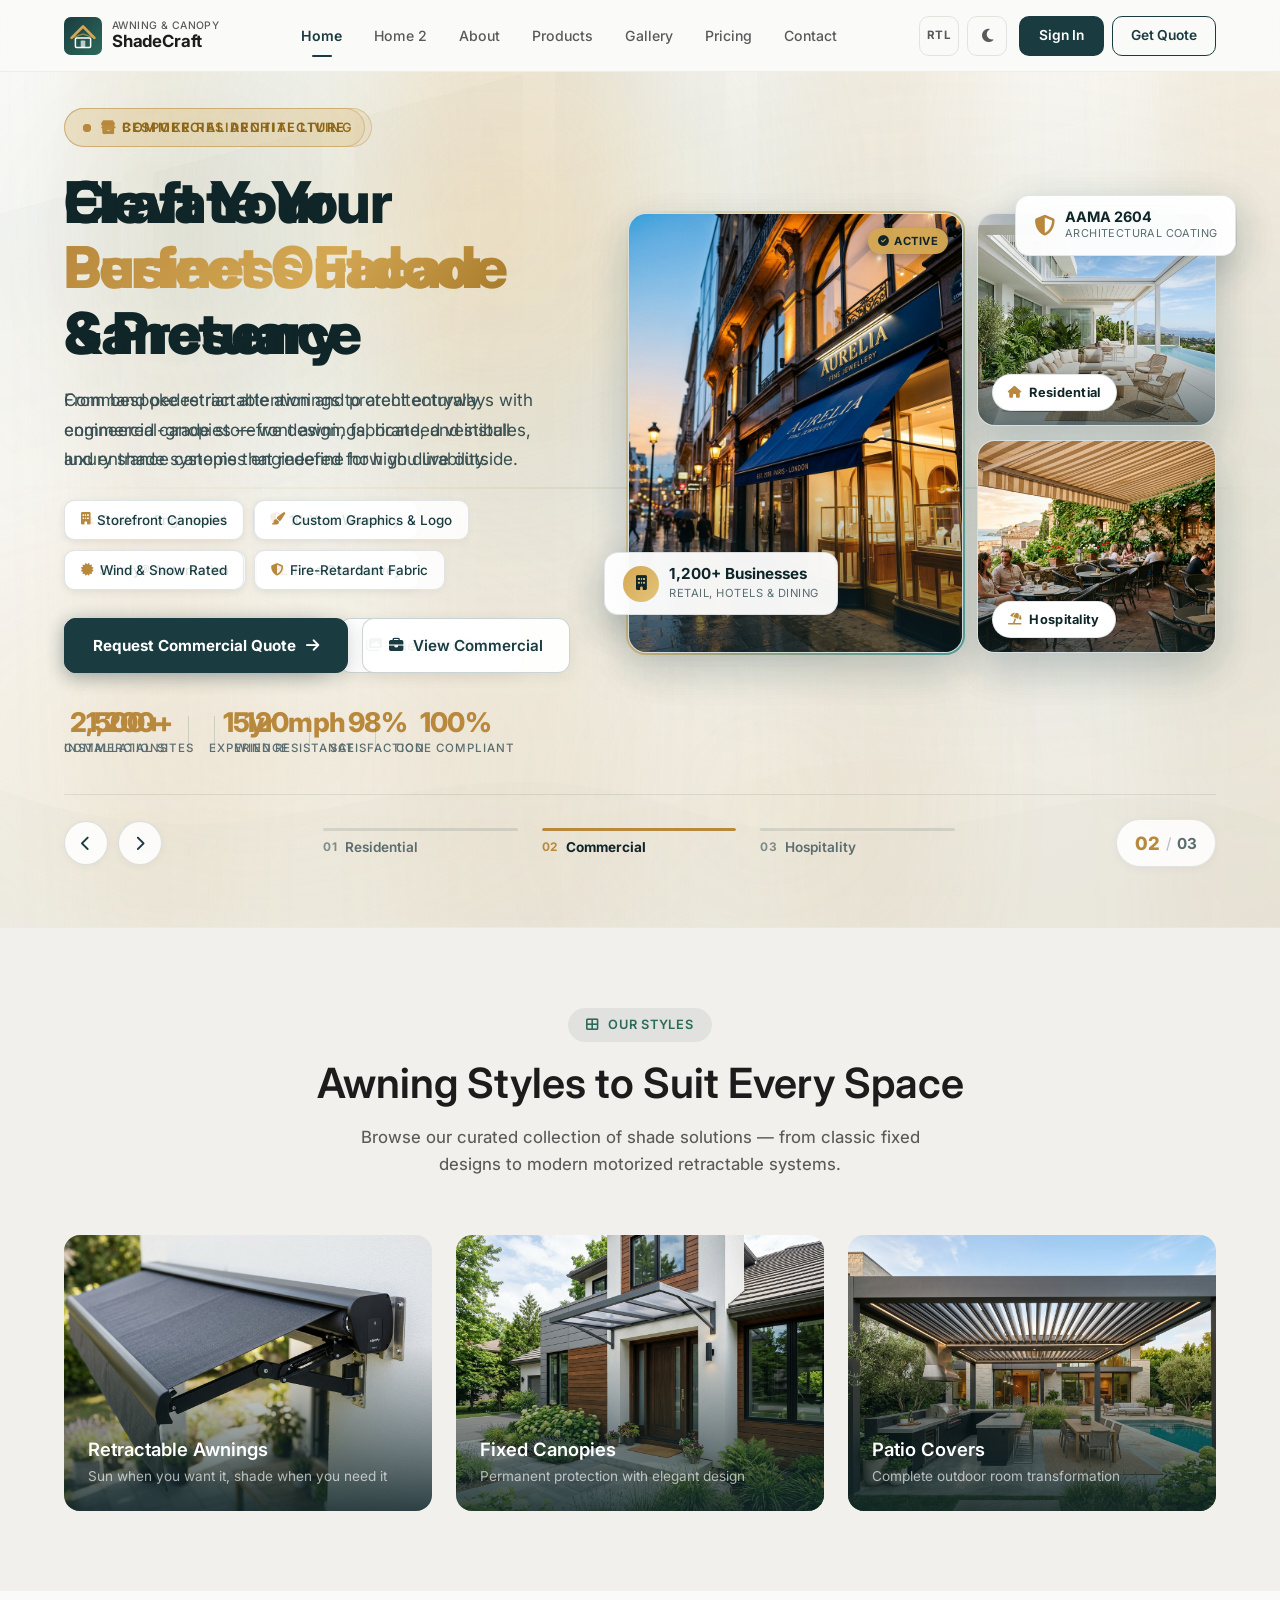
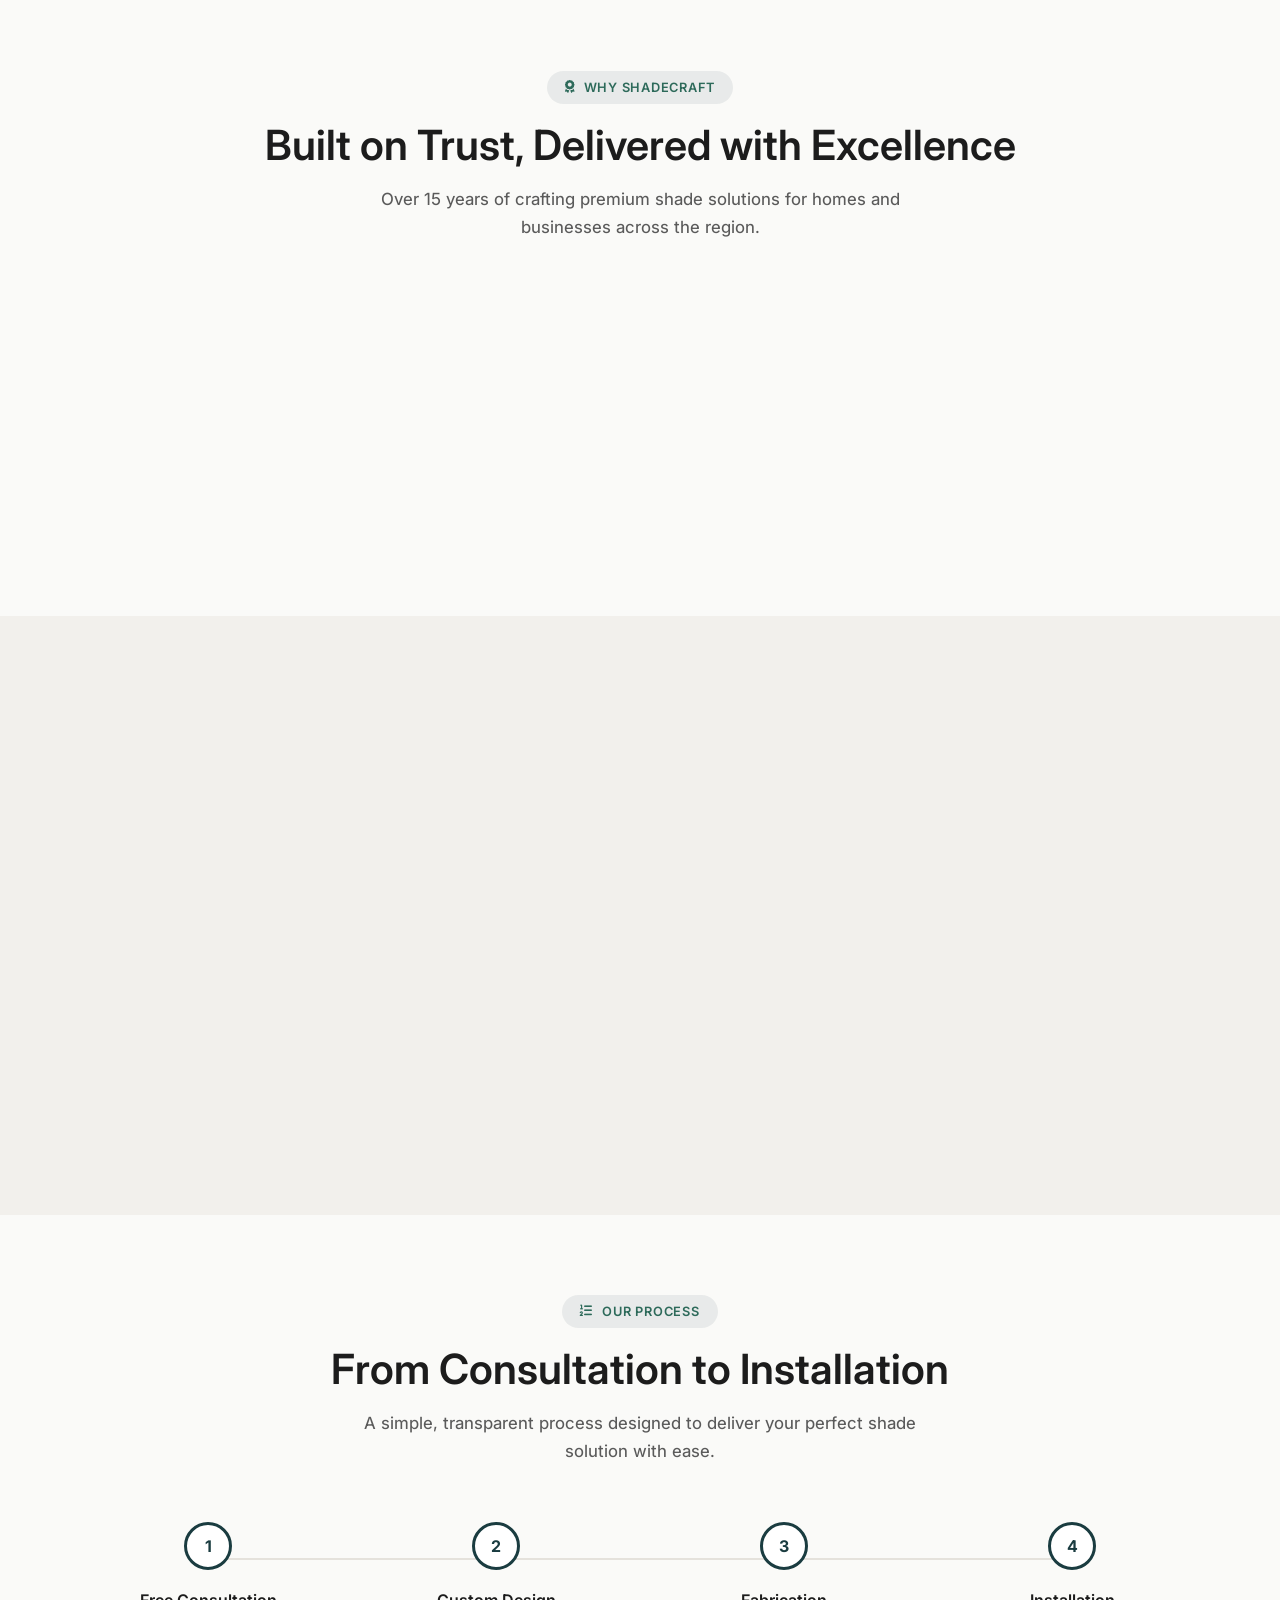
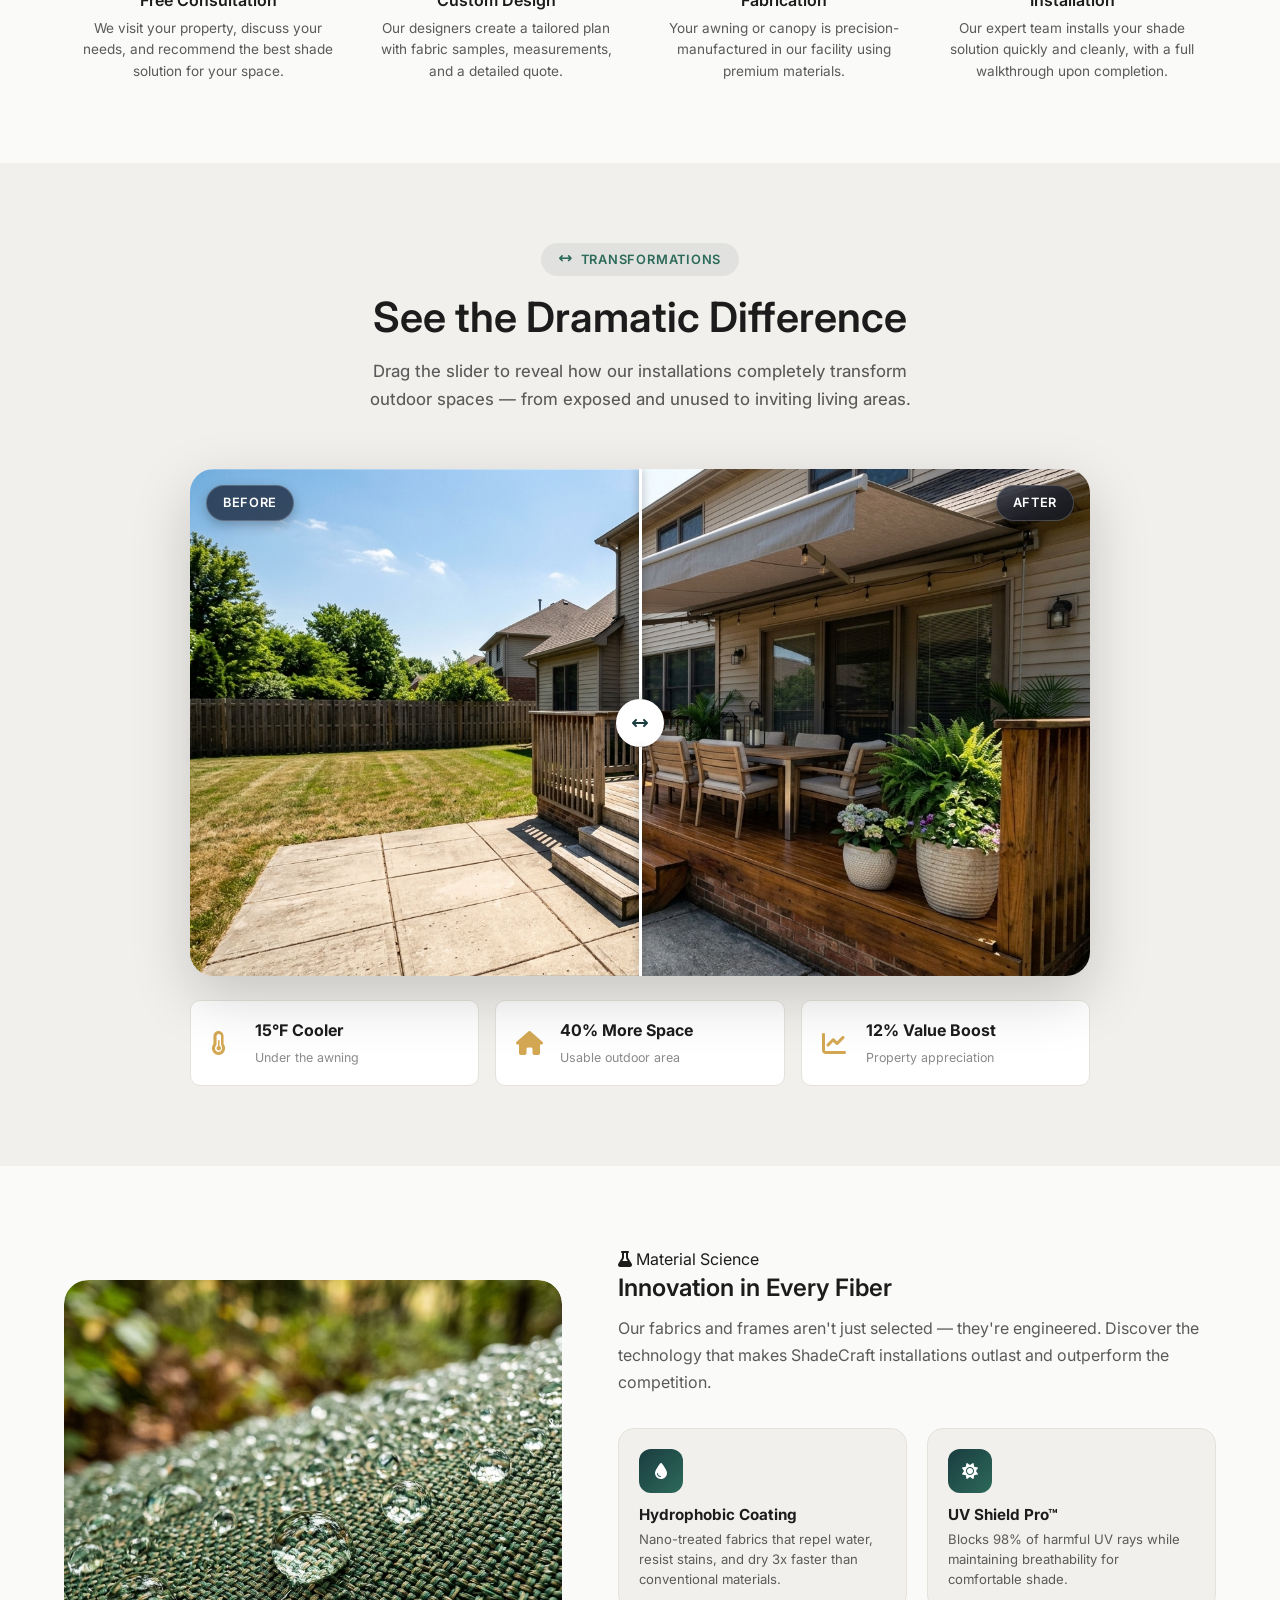
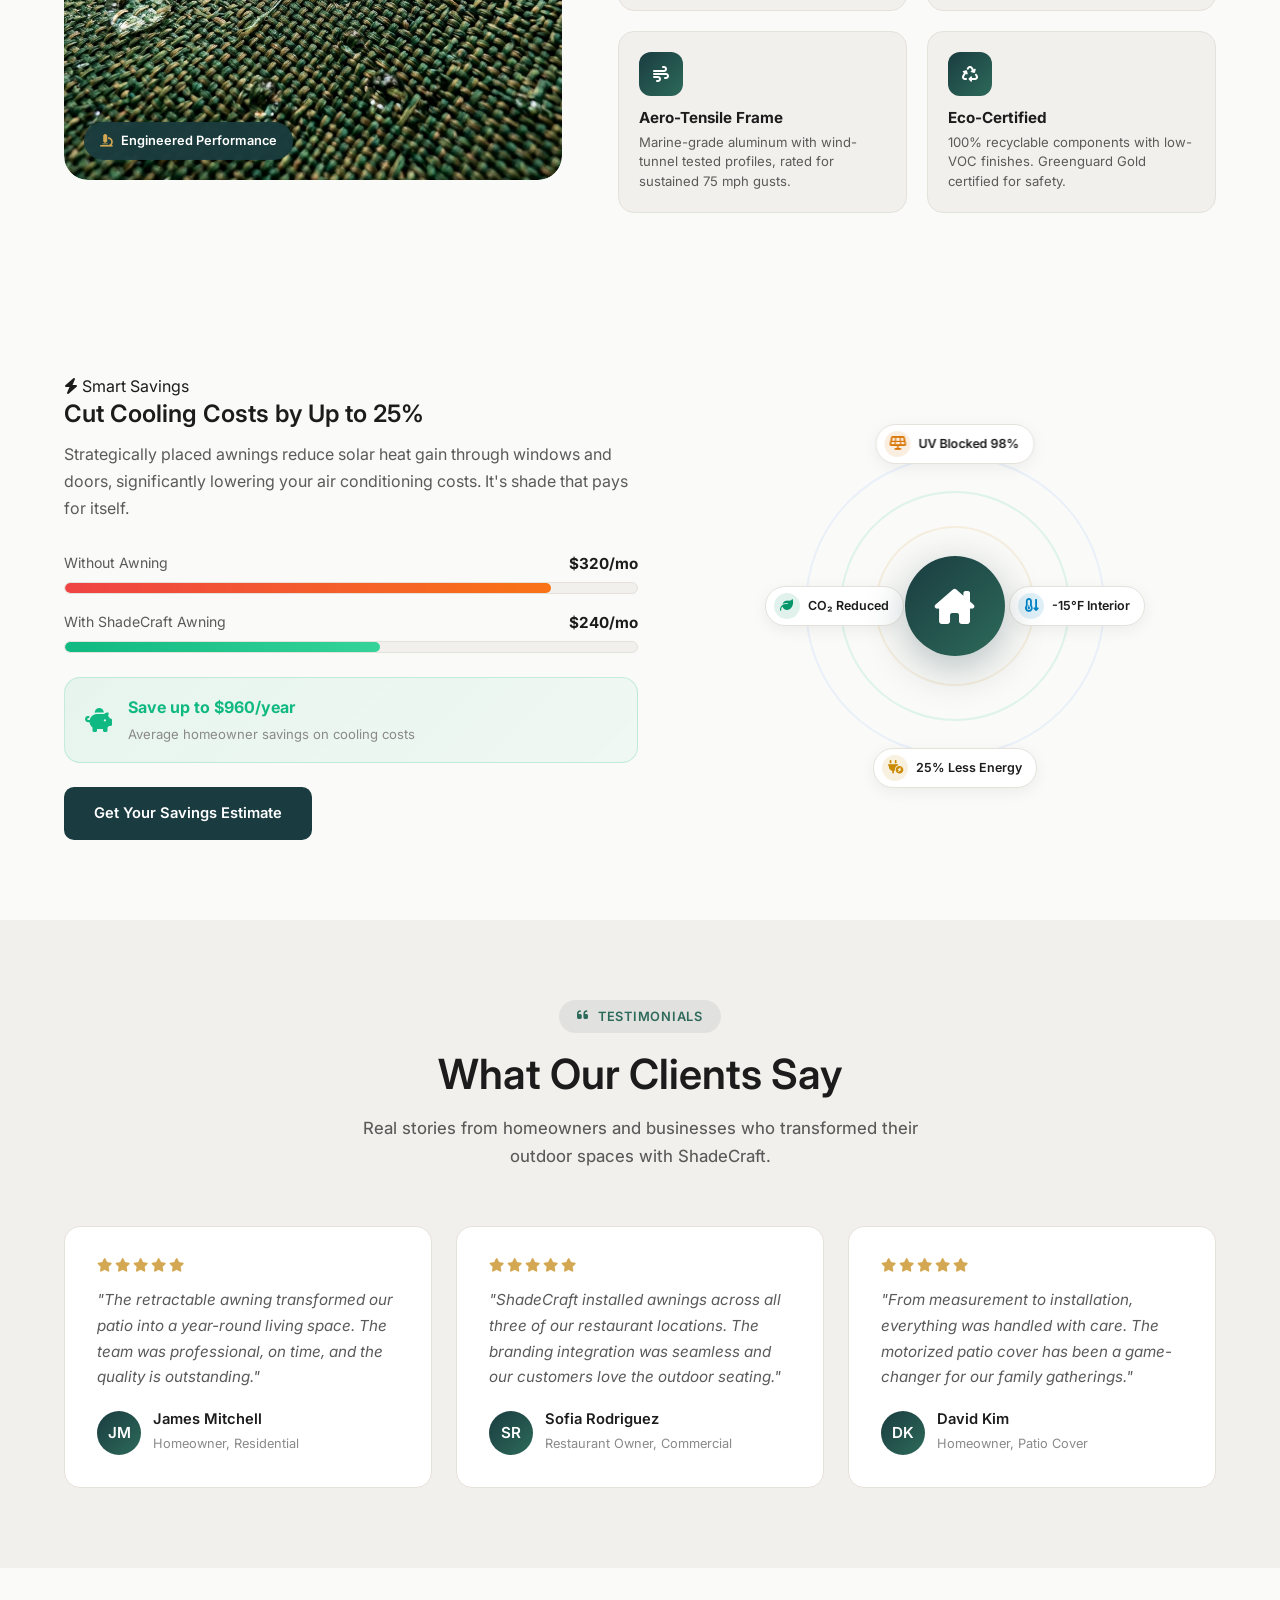
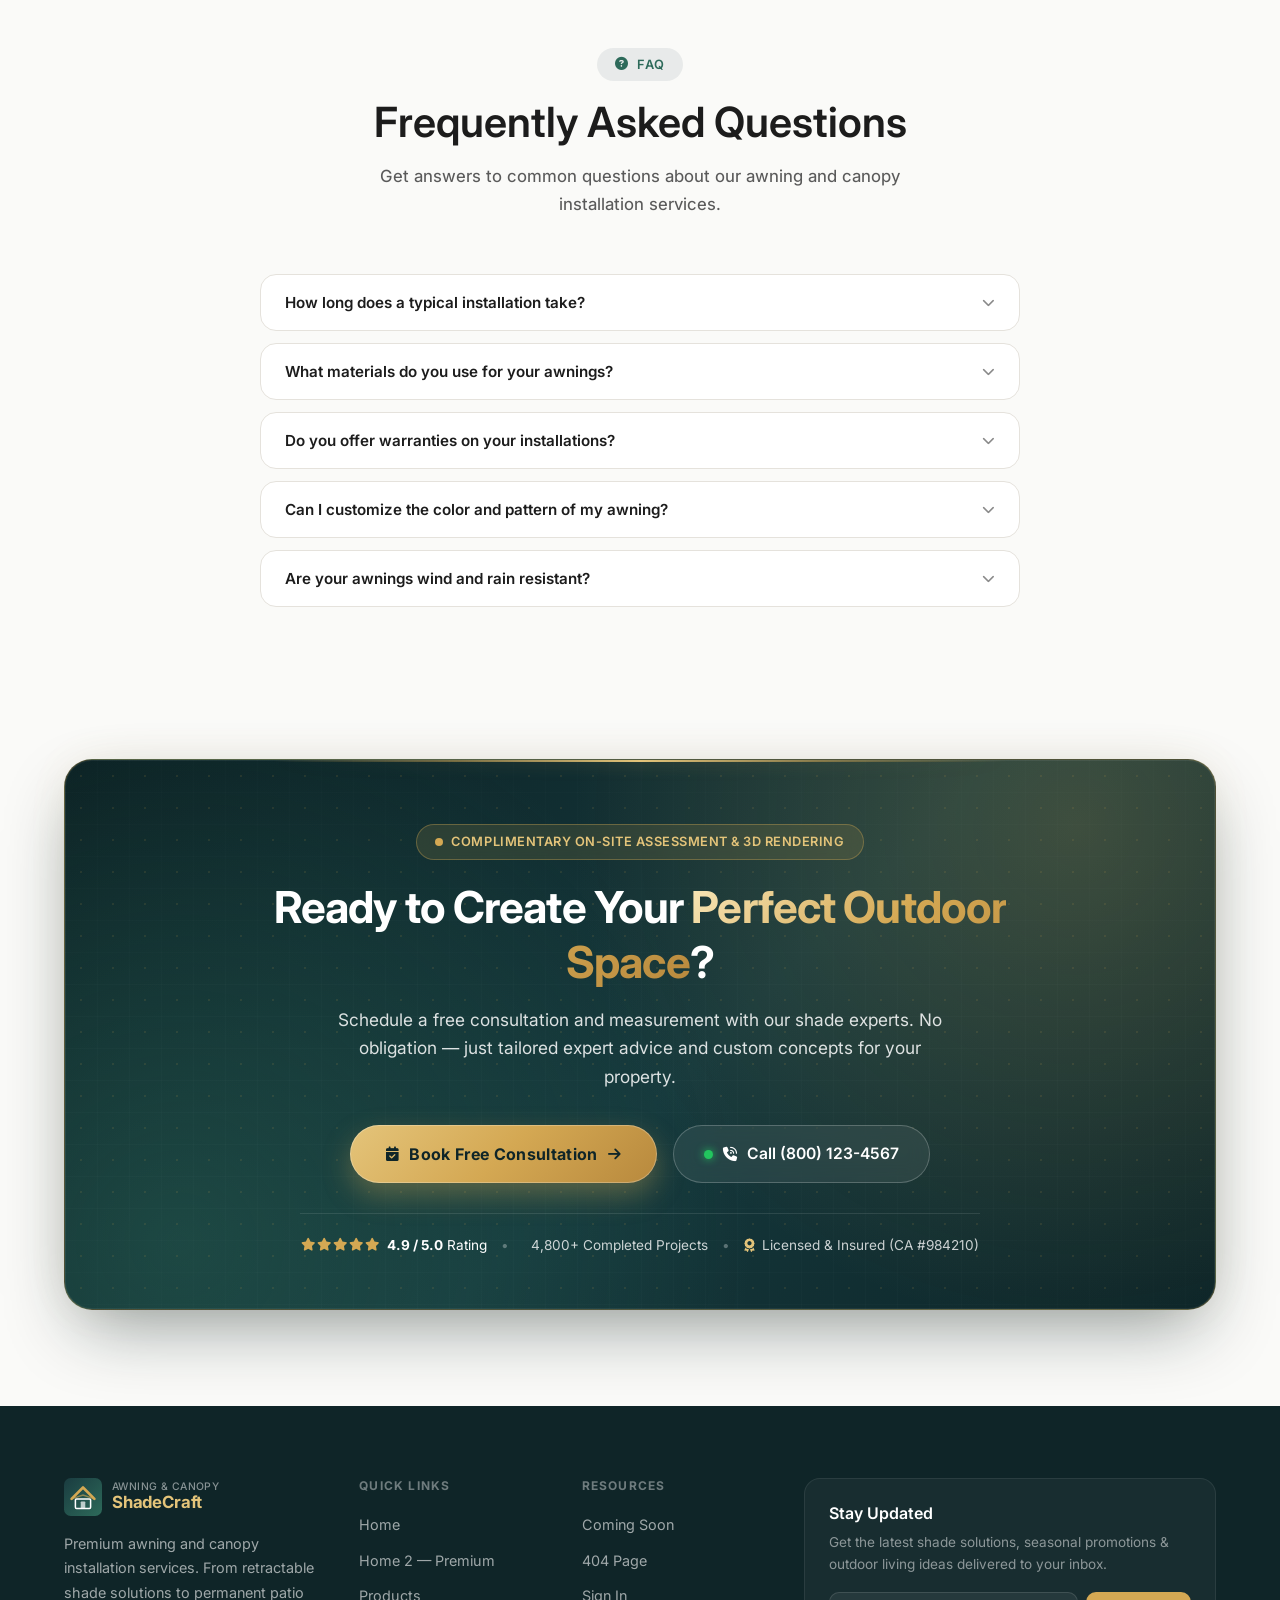
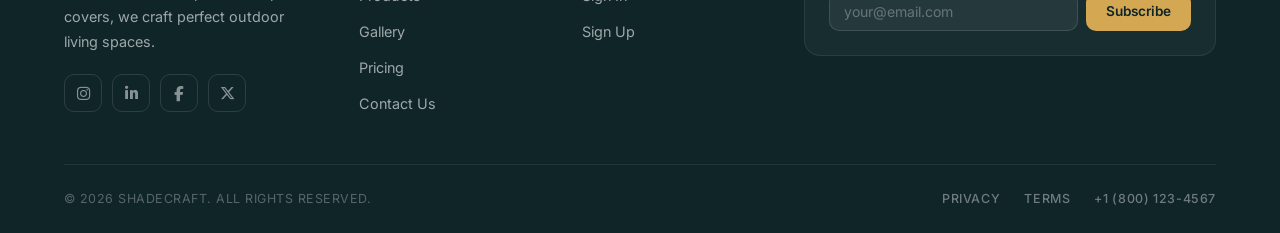
==== commit de215404: "feat: add interactive hero showcase sliders and associated imagery across pages" ====
--- a/index.html
+++ b/index.html
@@ -13,79 +13,431 @@
 <body>
     <div id="navbar-placeholder"></div>
 
-    <!-- ===== HERO SLIDER ===== -->
-    <section class="hero-slider" id="heroSlider">
-        <div class="hero-slide active" aria-hidden="false">
-            <div class="hero-slide-bg">
-                <img src="assets/images/hero-awning-1.jpg" alt="Modern retractable awning over a patio deck" loading="eager">
-            </div>
-            <div class="hero-slide-content">
-                <span class="hero-badge"><i class="fas fa-sun"></i> Premium Shade Solutions</span>
-                <h1>Transform Your <span class="highlight">Outdoor Living</span> Space</h1>
-                <p>Expert awning and canopy installation that blends beauty with function. Enjoy your patio, deck, or storefront in any weather.</p>
-                <div class="hero-actions">
-                    <a href="contact.html" class="btn btn-primary btn-lg">Book Free Measurement</a>
-                    <a href="products.html" class="btn btn-secondary btn-lg">Explore Products</a>
-                </div>
-                <div class="hero-stat-row">
-                    <div class="hero-stat-item">
-                        <span class="stat-num" data-count="2500" data-suffix="+">0</span>
-                        <span class="stat-label">Installations</span>
-                    </div>
-                    <div class="hero-stat-item">
-                        <span class="stat-num" data-count="15" data-suffix=" yrs">0</span>
-                        <span class="stat-label">Experience</span>
-                    </div>
-                    <div class="hero-stat-item">
-                        <span class="stat-num" data-count="98" data-suffix="%">0</span>
-                        <span class="stat-label">Satisfaction</span>
-                    </div>
-                </div>
-            </div>
-        </div>
-
-        <div class="hero-slide" aria-hidden="true">
-            <div class="hero-slide-bg">
-                <img src="assets/images/hero-canopy-2.jpg" alt="Elegant commercial storefront awning" loading="lazy">
-            </div>
-            <div class="hero-slide-content">
-                <span class="hero-badge"><i class="fas fa-store"></i> Commercial Solutions</span>
-                <h1>Elevate Your <span class="highlight">Business Facade</span></h1>
-                <p>Eye-catching commercial awnings that boost curb appeal, reduce energy costs, and create inviting storefronts for your customers.</p>
-                <div class="hero-actions">
-                    <a href="contact.html" class="btn btn-primary btn-lg">Get a Quote</a>
-                    <a href="gallery.html" class="btn btn-secondary btn-lg">View Our Work</a>
-                </div>
-            </div>
-        </div>
-
-        <div class="hero-slide" aria-hidden="true">
-            <div class="hero-slide-bg">
-                <img src="assets/images/hero-patio-3.jpg" alt="Pergola canopy over outdoor dining" loading="lazy">
-            </div>
-            <div class="hero-slide-content">
-                <span class="hero-badge"><i class="fas fa-utensils"></i> Patio & Pergola</span>
-                <h1>Dine Under the <span class="highlight">Perfect Canopy</span></h1>
-                <p>Custom patio covers and pergola canopies that extend your entertainment area year-round. Built to last, designed to impress.</p>
-                <div class="hero-actions">
-                    <a href="products.html" class="btn btn-primary btn-lg">See Patio Covers</a>
-                    <a href="pricing.html" class="btn btn-secondary btn-lg">Pricing Guide</a>
-                </div>
-            </div>
-        </div>
-
-        <!-- Dots -->
-        <div class="hero-dots">
-            <button class="hero-dot active" aria-label="Slide 1" aria-selected="true"><span class="hero-dot-fill"></span></button>
-            <button class="hero-dot" aria-label="Slide 2" aria-selected="false"><span class="hero-dot-fill"></span></button>
-            <button class="hero-dot" aria-label="Slide 3" aria-selected="false"><span class="hero-dot-fill"></span></button>
-        </div>
-
-        <!-- Nav Arrows -->
-        <div class="hero-nav">
-            <button class="hero-nav-btn" id="heroPrevBtn" aria-label="Previous slide"><i class="fas fa-chevron-left"></i></button>
-            <button class="hero-nav-btn" id="heroNextBtn" aria-label="Next slide"><i class="fas fa-chevron-right"></i></button>
-        </div>
+    <!-- ===== HOME HERO — 3-Slide 3-Card Showcase Slider ===== -->
+    <section class="hh-hero" id="homeHero" aria-label="Featured Shade Solutions">
+        <div class="hh-grain"></div>
+
+        <!-- Thematic Sun Corona & Volumetric Sunbeams -->
+        <div class="hh-sun-corona"></div>
+        <div class="hh-sunbeams" aria-hidden="true">
+            <span class="hh-beam hh-beam--1"></span>
+            <span class="hh-beam hh-beam--2"></span>
+            <span class="hh-beam hh-beam--3"></span>
+            <span class="hh-beam hh-beam--4"></span>
+        </div>
+
+        <!-- Bioclimatic Pergola Louvers (Architectural Shade Slats) -->
+        <div class="hh-pergola-louvers" aria-hidden="true">
+            <span class="hh-louver"></span>
+            <span class="hh-louver"></span>
+            <span class="hh-louver"></span>
+            <span class="hh-louver"></span>
+            <span class="hh-louver"></span>
+            <span class="hh-louver"></span>
+            <span class="hh-louver"></span>
+        </div>
+
+        <!-- Canopy Fabric Breeze Waves -->
+        <svg class="hh-canopy-waves" viewBox="0 0 1440 280" preserveAspectRatio="none" aria-hidden="true">
+            <path class="hh-wave-path hh-wave--1" d="M0,120 C320,240 460,40 760,140 C1060,240 1200,60 1440,160 L1440,280 L0,280 Z"></path>
+            <path class="hh-wave-path hh-wave--2" d="M0,180 C260,80 520,220 840,110 C1140,20 1280,200 1440,130 L1440,280 L0,280 Z"></path>
+        </svg>
+
+        <!-- Ambient Light Orbs -->
+        <div class="hh-orb hh-orb--a"></div>
+        <div class="hh-orb hh-orb--b"></div>
+        <div class="hh-orb hh-orb--c"></div>
+
+        <!-- Interactive Mouse Follower Sunlight Spotlight -->
+        <div class="hh-cursor-sun" id="hhCursorSun" aria-hidden="true"></div>
+
+        <div class="hh-scanline"></div>
+
+        <div class="container hh-slider-wrapper">
+
+            <!-- ── SLIDER CONTAINER ── -->
+            <div class="hh-slider" id="homeHeroSlider">
+
+                <!-- ════ SLIDE 1: RESIDENTIAL ════ -->
+                <div class="hh-slide active" data-slide="0" aria-hidden="false">
+                    <div class="hh-inner">
+
+                        <!-- Left: Residential Content -->
+                        <div class="hh-content">
+                            <div class="hh-eyebrow">
+                                <span class="hh-pulse"></span>
+                                <span><i class="fas fa-home"></i> Bespoke Residential Living</span>
+                            </div>
+                            <h1 class="hh-title">
+                                <span class="hh-title-line">Craft Your</span>
+                                <span class="hh-title-line hh-title-gradient">Perfect Outdoor</span>
+                                <span class="hh-title-line">Sanctuary</span>
+                            </h1>
+                            <p class="hh-desc">
+                                From bespoke retractable awnings to architecturally engineered canopies — we design, fabricate, and install luxury shade systems that redefine how you live outside.
+                            </p>
+                            <div class="hh-chips">
+                                <div class="hh-chip"><i class="fas fa-drafting-compass"></i> Custom Engineered</div>
+                                <div class="hh-chip"><i class="fas fa-shield-halved"></i> 10-Year Warranty</div>
+                                <div class="hh-chip"><i class="fas fa-bolt"></i> Somfy® Automation</div>
+                                <div class="hh-chip"><i class="fas fa-tape"></i> Free Site Survey</div>
+                            </div>
+                            <div class="hh-ctas">
+                                <a href="contact.html" class="hh-btn-primary" id="heroBookBtn1">
+                                    <span>Book Free Measurement</span>
+                                    <i class="fas fa-arrow-right"></i>
+                                    <span class="hh-btn-shine"></span>
+                                </a>
+                                <a href="gallery.html" class="hh-btn-secondary" id="heroGalleryBtn1">
+                                    <i class="fas fa-images"></i>
+                                    <span>View Portfolio</span>
+                                </a>
+                            </div>
+                            <div class="hh-stats">
+                                <div class="hh-stat">
+                                    <span class="hh-stat-num" data-target="2500" data-suffix="+">2,500+</span>
+                                    <span class="hh-stat-label">Installations</span>
+                                </div>
+                                <div class="hh-stat-div"></div>
+                                <div class="hh-stat">
+                                    <span class="hh-stat-num" data-target="15" data-suffix="yr">15yr</span>
+                                    <span class="hh-stat-label">Experience</span>
+                                </div>
+                                <div class="hh-stat-div"></div>
+                                <div class="hh-stat">
+                                    <span class="hh-stat-num" data-target="98" data-suffix="%">98%</span>
+                                    <span class="hh-stat-label">Satisfaction</span>
+                                </div>
+                            </div>
+                        </div>
+
+                        <!-- Right: 3-Image Asymmetric Mosaic (Slide 1: Pergola Spotlight) -->
+                        <div class="hh-mosaic">
+                            <div class="hh-card hh-card--large hh-card--spotlight" role="button" tabindex="0" data-slide-target="0" title="Slide 1: Residential">
+                                <div class="hh-card-inner">
+                                    <img src="assets/images/hero-home-pergola.jpg" alt="Luxury white motorized pergola canopy with pool view" loading="eager">
+                                    <div class="hh-card-overlay"></div>
+                                    <div class="hh-card-label">
+                                        <i class="fas fa-home"></i> Residential
+                                    </div>
+                                    <div class="hh-card-active-badge"><i class="fas fa-check-circle"></i> Active</div>
+                                </div>
+                                <div class="hh-card-border"></div>
+                            </div>
+
+                            <div class="hh-card-stack">
+                                <div class="hh-card hh-card--small" role="button" tabindex="0" data-slide-target="1" title="Switch to Commercial">
+                                    <div class="hh-card-inner">
+                                        <img src="assets/images/hero-home-storefront.jpg" alt="Elegant navy blue commercial storefront awning at dusk" loading="lazy">
+                                        <div class="hh-card-overlay"></div>
+                                        <div class="hh-card-label">
+                                            <i class="fas fa-store"></i> Commercial
+                                        </div>
+                                    </div>
+                                    <div class="hh-card-border"></div>
+                                </div>
+                                <div class="hh-card hh-card--small" role="button" tabindex="0" data-slide-target="2" title="Switch to Hospitality">
+                                    <div class="hh-card-inner">
+                                        <img src="assets/images/hero-home-cafe.jpg" alt="Mediterranean café terrace with striped retractable awning at golden hour" loading="lazy">
+                                        <div class="hh-card-overlay"></div>
+                                        <div class="hh-card-label">
+                                            <i class="fas fa-umbrella-beach"></i> Hospitality
+                                        </div>
+                                    </div>
+                                    <div class="hh-card-border"></div>
+                                </div>
+                            </div>
+
+                            <div class="hh-trust-pill">
+                                <div class="hh-trust-icon"><i class="fas fa-star"></i></div>
+                                <div class="hh-trust-text">
+                                    <strong>4.9 / 5.0</strong>
+                                    <span>850+ Verified Reviews</span>
+                                </div>
+                            </div>
+
+                            <div class="hh-award-pill">
+                                <i class="fas fa-award"></i>
+                                <div>
+                                    <strong>Award-Winning</strong>
+                                    <span>Design Excellence 2024</span>
+                                </div>
+                            </div>
+                        </div>
+
+                    </div>
+                </div>
+
+                <!-- ════ SLIDE 2: COMMERCIAL ════ -->
+                <div class="hh-slide" data-slide="1" aria-hidden="true">
+                    <div class="hh-inner">
+
+                        <!-- Left: Commercial Content -->
+                        <div class="hh-content">
+                            <div class="hh-eyebrow">
+                                <span class="hh-pulse"></span>
+                                <span><i class="fas fa-store"></i> Commercial Architecture</span>
+                            </div>
+                            <h1 class="hh-title">
+                                <span class="hh-title-line">Elevate Your</span>
+                                <span class="hh-title-line hh-title-gradient">Business Facade</span>
+                                <span class="hh-title-line">&amp; Presence</span>
+                            </h1>
+                            <p class="hh-desc">
+                                Command pedestrian attention and protect entryways with commercial-grade storefront awnings, branded vestibules, and entrance canopies engineered for high durability.
+                            </p>
+                            <div class="hh-chips">
+                                <div class="hh-chip"><i class="fas fa-building"></i> Storefront Canopies</div>
+                                <div class="hh-chip"><i class="fas fa-paint-brush"></i> Custom Graphics &amp; Logo</div>
+                                <div class="hh-chip"><i class="fas fa-certificate"></i> Wind &amp; Snow Rated</div>
+                                <div class="hh-chip"><i class="fas fa-shield-alt"></i> Fire-Retardant Fabric</div>
+                            </div>
+                            <div class="hh-ctas">
+                                <a href="contact.html" class="hh-btn-primary" id="heroBookBtn2">
+                                    <span>Request Commercial Quote</span>
+                                    <i class="fas fa-arrow-right"></i>
+                                    <span class="hh-btn-shine"></span>
+                                </a>
+                                <a href="gallery.html" class="hh-btn-secondary" id="heroGalleryBtn2">
+                                    <i class="fas fa-briefcase"></i>
+                                    <span>View Commercial</span>
+                                </a>
+                            </div>
+                            <div class="hh-stats">
+                                <div class="hh-stat">
+                                    <span class="hh-stat-num" data-target="1200" data-suffix="+">1,200+</span>
+                                    <span class="hh-stat-label">Commercial Sites</span>
+                                </div>
+                                <div class="hh-stat-div"></div>
+                                <div class="hh-stat">
+                                    <span class="hh-stat-num" data-target="120" data-suffix="mph">120mph</span>
+                                    <span class="hh-stat-label">Wind Resistance</span>
+                                </div>
+                                <div class="hh-stat-div"></div>
+                                <div class="hh-stat">
+                                    <span class="hh-stat-num" data-target="100" data-suffix="%">100%</span>
+                                    <span class="hh-stat-label">Code Compliant</span>
+                                </div>
+                            </div>
+                        </div>
+
+                        <!-- Right: 3-Image Asymmetric Mosaic (Slide 2: Storefront Spotlight) -->
+                        <div class="hh-mosaic">
+                            <div class="hh-card hh-card--large hh-card--spotlight" role="button" tabindex="0" data-slide-target="1" title="Slide 2: Commercial">
+                                <div class="hh-card-inner">
+                                    <img src="assets/images/hero-home-storefront.jpg" alt="Commercial navy blue awning facade on high-end boutique storefront" loading="lazy">
+                                    <div class="hh-card-overlay"></div>
+                                    <div class="hh-card-label">
+                                        <i class="fas fa-store"></i> Commercial
+                                    </div>
+                                    <div class="hh-card-active-badge"><i class="fas fa-check-circle"></i> Active</div>
+                                </div>
+                                <div class="hh-card-border"></div>
+                            </div>
+
+                            <div class="hh-card-stack">
+                                <div class="hh-card hh-card--small" role="button" tabindex="0" data-slide-target="0" title="Switch to Residential">
+                                    <div class="hh-card-inner">
+                                        <img src="assets/images/hero-home-pergola.jpg" alt="Luxury white motorized pergola canopy" loading="lazy">
+                                        <div class="hh-card-overlay"></div>
+                                        <div class="hh-card-label">
+                                            <i class="fas fa-home"></i> Residential
+                                        </div>
+                                    </div>
+                                    <div class="hh-card-border"></div>
+                                </div>
+                                <div class="hh-card hh-card--small" role="button" tabindex="0" data-slide-target="2" title="Switch to Hospitality">
+                                    <div class="hh-card-inner">
+                                        <img src="assets/images/hero-home-cafe.jpg" alt="Mediterranean café terrace with striped retractable awning" loading="lazy">
+                                        <div class="hh-card-overlay"></div>
+                                        <div class="hh-card-label">
+                                            <i class="fas fa-umbrella-beach"></i> Hospitality
+                                        </div>
+                                    </div>
+                                    <div class="hh-card-border"></div>
+                                </div>
+                            </div>
+
+                            <div class="hh-trust-pill">
+                                <div class="hh-trust-icon"><i class="fas fa-building"></i></div>
+                                <div class="hh-trust-text">
+                                    <strong>1,200+ Businesses</strong>
+                                    <span>Retail, Hotels &amp; Dining</span>
+                                </div>
+                            </div>
+
+                            <div class="hh-award-pill">
+                                <i class="fas fa-shield-halved"></i>
+                                <div>
+                                    <strong>AAMA 2604</strong>
+                                    <span>Architectural Coating</span>
+                                </div>
+                            </div>
+                        </div>
+
+                    </div>
+                </div>
+
+                <!-- ════ SLIDE 3: HOSPITALITY ════ -->
+                <div class="hh-slide" data-slide="2" aria-hidden="true">
+                    <div class="hh-inner">
+
+                        <!-- Left: Hospitality Content -->
+                        <div class="hh-content">
+                            <div class="hh-eyebrow">
+                                <span class="hh-pulse"></span>
+                                <span><i class="fas fa-utensils"></i> Hospitality &amp; Dining</span>
+                            </div>
+                            <h1 class="hh-title">
+                                <span class="hh-title-line">Maximize</span>
+                                <span class="hh-title-line hh-title-gradient">All-Weather </span>
+                                <span class="hh-title-line">Dining</span>
+                            </h1>
+                            <p class="hh-desc">
+                                Turn patio space into high-yield dining capacity 365 days a year. Motorized retractable roof systems with integrated dimmable LED lighting, climate heaters, and rain sensors.
+                            </p>
+                            <div class="hh-chips">
+                                <div class="hh-chip"><i class="fas fa-umbrella-beach"></i> Retractable Pergolas</div>
+                                <div class="hh-chip"><i class="fas fa-cloud-showers-heavy"></i> 100% Watertight System</div>
+                                <div class="hh-chip"><i class="fas fa-lightbulb"></i> Integrated Warm LEDs</div>
+                                <div class="hh-chip"><i class="fas fa-wind"></i> Automated Wind Sensors</div>
+                            </div>
+                            <div class="hh-ctas">
+                                <a href="contact.html" class="hh-btn-primary" id="heroBookBtn3">
+                                    <span>Schedule Site Survey</span>
+                                    <i class="fas fa-arrow-right"></i>
+                                    <span class="hh-btn-shine"></span>
+                                </a>
+                                <a href="products.html" class="hh-btn-secondary" id="heroGalleryBtn3">
+                                    <i class="fas fa-compass"></i>
+                                    <span>Explore Systems</span>
+                                </a>
+                            </div>
+                            <div class="hh-stats">
+                                <div class="hh-stat">
+                                    <span class="hh-stat-num" data-target="40" data-suffix="%">+40%</span>
+                                    <span class="hh-stat-label">Guest Capacity</span>
+                                </div>
+                                <div class="hh-stat-div"></div>
+                                <div class="hh-stat">
+                                    <span class="hh-stat-num" data-target="365" data-suffix="days">365d</span>
+                                    <span class="hh-stat-label">Year-Round Dining</span>
+                                </div>
+                                <div class="hh-stat-div"></div>
+                                <div class="hh-stat">
+                                    <span class="hh-stat-num" data-target="100" data-suffix="%">100%</span>
+                                    <span class="hh-stat-label">Rainproof Seal</span>
+                                </div>
+                            </div>
+                        </div>
+
+                        <!-- Right: 3-Image Asymmetric Mosaic (Slide 3: Cafe Spotlight) -->
+                        <div class="hh-mosaic">
+                            <div class="hh-card hh-card--large hh-card--spotlight" role="button" tabindex="0" data-slide-target="2" title="Slide 3: Hospitality">
+                                <div class="hh-card-inner">
+                                    <img src="assets/images/hero-home-cafe.jpg" alt="Mediterranean café terrace with striped retractable awning at golden hour" loading="lazy">
+                                    <div class="hh-card-overlay"></div>
+                                    <div class="hh-card-label">
+                                        <i class="fas fa-umbrella-beach"></i> Hospitality
+                                    </div>
+                                    <div class="hh-card-active-badge"><i class="fas fa-check-circle"></i> Active</div>
+                                </div>
+                                <div class="hh-card-border"></div>
+                            </div>
+
+                            <div class="hh-card-stack">
+                                <div class="hh-card hh-card--small" role="button" tabindex="0" data-slide-target="0" title="Switch to Residential">
+                                    <div class="hh-card-inner">
+                                        <img src="assets/images/hero-home-pergola.jpg" alt="Luxury white motorized pergola canopy" loading="lazy">
+                                        <div class="hh-card-overlay"></div>
+                                        <div class="hh-card-label">
+                                            <i class="fas fa-home"></i> Residential
+                                        </div>
+                                    </div>
+                                    <div class="hh-card-border"></div>
+                                </div>
+                                <div class="hh-card hh-card--small" role="button" tabindex="0" data-slide-target="1" title="Switch to Commercial">
+                                    <div class="hh-card-inner">
+                                        <img src="assets/images/hero-home-storefront.jpg" alt="Commercial navy blue awning facade on high-end boutique storefront" loading="lazy">
+                                        <div class="hh-card-overlay"></div>
+                                        <div class="hh-card-label">
+                                            <i class="fas fa-store"></i> Commercial
+                                        </div>
+                                    </div>
+                                    <div class="hh-card-border"></div>
+                                </div>
+                            </div>
+
+                            <div class="hh-trust-pill">
+                                <div class="hh-trust-icon"><i class="fas fa-chart-line"></i></div>
+                                <div class="hh-trust-text">
+                                    <strong>+40% Dining Space</strong>
+                                    <span>All-Weather Revenue</span>
+                                </div>
+                            </div>
+
+                            <div class="hh-award-pill">
+                                <i class="fas fa-cloud-showers-heavy"></i>
+                                <div>
+                                    <strong>100% Watertight</strong>
+                                    <span>Engineered Drainage</span>
+                                </div>
+                            </div>
+                        </div>
+
+                    </div>
+                </div>
+
+            </div>
+            <!-- ── END SLIDER CONTAINER ── -->
+
+            <!-- ── BOTTOM CONTROLS & 5-SEC PROGRESS BARS ── -->
+            <div class="hh-controls-bar">
+                <!-- Prev / Next arrows -->
+                <div class="hh-nav-btns">
+                    <button class="hh-nav-btn hh-nav-prev" id="hhPrevBtn" aria-label="Previous Slide">
+                        <i class="fas fa-chevron-left"></i>
+                    </button>
+                    <button class="hh-nav-btn hh-nav-next" id="hhNextBtn" aria-label="Next Slide">
+                        <i class="fas fa-chevron-right"></i>
+                    </button>
+                </div>
+
+                <!-- 3 Interactive Slide Tabs with 5s Progress Bars -->
+                <div class="hh-dots-track" role="tablist" aria-label="Hero Slide Switcher">
+                    <button class="hh-dot-tab active" data-slide-to="0" role="tab" aria-selected="true" aria-label="Slide 1: Residential">
+                        <div class="hh-dot-progress"><div class="hh-dot-fill"></div></div>
+                        <div class="hh-dot-label">
+                            <span class="hh-dot-num">01</span>
+                            <span class="hh-dot-name">Residential</span>
+                        </div>
+                    </button>
+                    <button class="hh-dot-tab" data-slide-to="1" role="tab" aria-selected="false" aria-label="Slide 2: Commercial">
+                        <div class="hh-dot-progress"><div class="hh-dot-fill"></div></div>
+                        <div class="hh-dot-label">
+                            <span class="hh-dot-num">02</span>
+                            <span class="hh-dot-name">Commercial</span>
+                        </div>
+                    </button>
+                    <button class="hh-dot-tab" data-slide-to="2" role="tab" aria-selected="false" aria-label="Slide 3: Hospitality">
+                        <div class="hh-dot-progress"><div class="hh-dot-fill"></div></div>
+                        <div class="hh-dot-label">
+                            <span class="hh-dot-num">03</span>
+                            <span class="hh-dot-name">Hospitality</span>
+                        </div>
+                    </button>
+                </div>
+
+                <!-- Slide counter -->
+                <div class="hh-counter-badge">
+                    <span class="hh-active-num" id="hhCurrentSlideNum">01</span>
+                    <span class="hh-counter-sep">/</span>
+                    <span class="hh-total-num">03</span>
+                </div>
+            </div>
+
+        </div>
+        <!-- END hh-slider-wrapper -->
     </section>
 
     <!-- ===== AWNING STYLE GALLERY ===== -->
--- a/style.css
+++ b/style.css
@@ -2090,10 +2090,14 @@
     border-radius: var(--radius-xl);
     overflow: hidden;
     position: relative;
+    height: 100%;
+    min-height: 420px;
+    display: flex;
 }
 .product-img-wrap img {
     width: 100%;
-    height: 380px;
+    height: 100%;
+    min-height: 420px;
     object-fit: cover;
     transition: transform 0.5s;
 }
@@ -2131,22 +2135,231 @@
 .product-features {
     display: flex;
     flex-direction: column;
-    gap: 10px;
-    margin-bottom: 24px;
+    gap: 14px;
+    margin-bottom: 28px;
+    width: 100%;
 }
 .product-feature-item {
     display: flex;
-    align-items: center;
-    gap: 10px;
-    font-size: 0.9rem;
+    align-items: flex-start;
+    gap: 12px;
+    font-size: 0.92rem;
     color: var(--text-secondary);
-    font-weight: 450;
+    line-height: 1.6;
+    width: 100%;
 }
 .product-feature-item i {
     color: var(--primary);
-    font-size: 0.85rem;
+    font-size: 0.95rem;
+    margin-top: 3px;
+    flex-shrink: 0;
 }
 .dark .product-feature-item i { color: var(--secondary); }
+.product-feature-item strong {
+    color: var(--text);
+    font-weight: 600;
+}
+.dark .product-feature-item strong {
+    color: var(--text);
+}
+
+/* ===== PRODUCTS: MATERIALS STUDIO ===== */
+.products-studio {
+    background: var(--bg);
+    position: relative;
+}
+.studio-layout {
+    display: grid;
+    grid-template-columns: 1.15fr 0.85fr;
+    gap: 48px;
+    align-items: center;
+}
+.studio-cards {
+    display: flex;
+    flex-direction: column;
+    gap: 18px;
+}
+.studio-card {
+    background: var(--bg-card);
+    border: 1px solid var(--border);
+    border-radius: var(--radius-lg);
+    padding: 22px 26px;
+    transition: all var(--transition);
+    position: relative;
+}
+.studio-card:hover {
+    transform: translateY(-4px);
+    box-shadow: 0 12px 36px var(--shadow-md);
+    border-color: var(--secondary);
+}
+.studio-card-head {
+    display: flex;
+    align-items: center;
+    gap: 16px;
+    margin-bottom: 10px;
+}
+.studio-card-icon {
+    width: 44px;
+    height: 44px;
+    min-width: 44px;
+    border-radius: var(--radius);
+    background: rgba(var(--secondary-rgb), 0.15);
+    color: var(--secondary-dark);
+    display: flex;
+    align-items: center;
+    justify-content: center;
+    font-size: 1.2rem;
+}
+.dark .studio-card-icon {
+    background: rgba(212, 168, 83, 0.2);
+    color: var(--secondary);
+}
+.studio-card-head h3 {
+    font-size: 1.12rem;
+    font-weight: 700;
+    margin-bottom: 2px;
+}
+.studio-card-head span {
+    font-size: 0.78rem;
+    color: var(--secondary);
+    font-weight: 600;
+    letter-spacing: 0.3px;
+}
+.studio-card p {
+    font-size: 0.88rem;
+    color: var(--text-secondary);
+    line-height: 1.65;
+}
+.studio-swatches-box {
+    margin-top: 16px;
+    padding-top: 14px;
+    border-top: 1px dashed var(--border);
+}
+.studio-swatches-label {
+    display: flex;
+    justify-content: space-between;
+    align-items: center;
+    font-size: 0.82rem;
+    margin-bottom: 10px;
+    color: var(--text-muted);
+}
+.studio-swatches-label strong {
+    color: var(--secondary);
+    font-weight: 600;
+}
+.studio-swatches {
+    display: flex;
+    gap: 10px;
+    align-items: center;
+    flex-wrap: wrap;
+}
+.swatch-btn {
+    width: 32px;
+    height: 32px;
+    border-radius: 50%;
+    border: 2px solid #fff;
+    box-shadow: 0 2px 8px rgba(0,0,0,0.25);
+    cursor: pointer;
+    transition: transform 0.25s ease, box-shadow 0.25s ease, outline 0.25s ease;
+    outline: 2px solid transparent;
+    outline-offset: 2px;
+}
+.swatch-btn:hover {
+    transform: scale(1.15);
+}
+.swatch-btn.active {
+    outline-color: var(--secondary);
+    transform: scale(1.18);
+    box-shadow: 0 4px 14px rgba(212, 168, 83, 0.45);
+}
+.studio-visual {
+    display: flex;
+    flex-direction: column;
+    gap: 20px;
+}
+.studio-media-wrap {
+    position: relative;
+    border-radius: var(--radius-xl);
+    overflow: hidden;
+    box-shadow: 0 20px 50px var(--shadow-md);
+    height: 320px;
+}
+.studio-img {
+    width: 100%;
+    height: 100%;
+    object-fit: cover;
+    transition: transform 0.6s ease;
+}
+.studio-media-wrap:hover .studio-img {
+    transform: scale(1.05);
+}
+.studio-badge-overlay {
+    position: absolute;
+    bottom: 18px;
+    left: 18px;
+    z-index: 2;
+}
+.studio-badge-pill {
+    display: inline-flex;
+    align-items: center;
+    gap: 8px;
+    background: rgba(15, 37, 40, 0.88);
+    backdrop-filter: blur(12px);
+    -webkit-backdrop-filter: blur(12px);
+    color: #fff;
+    padding: 8px 16px;
+    border-radius: var(--radius-full);
+    font-size: 0.82rem;
+    font-weight: 600;
+    border: 1px solid rgba(255,255,255,0.18);
+}
+.studio-badge-pill i {
+    color: var(--secondary);
+}
+.studio-stats-grid {
+    display: grid;
+    grid-template-columns: repeat(2, 1fr);
+    gap: 14px;
+}
+.studio-stat {
+    background: var(--bg-card);
+    border: 1px solid var(--border);
+    border-radius: var(--radius-lg);
+    padding: 16px 18px;
+    text-align: center;
+    transition: all var(--transition);
+}
+.studio-stat:hover {
+    transform: translateY(-3px);
+    border-color: var(--secondary);
+    box-shadow: 0 8px 24px var(--shadow);
+}
+.studio-stat-num {
+    font-size: 1.45rem;
+    font-weight: 800;
+    color: var(--secondary);
+    line-height: 1.2;
+    margin-bottom: 4px;
+}
+.studio-stat-desc {
+    font-size: 0.78rem;
+    color: var(--text-secondary);
+    font-weight: 550;
+}
+
+/* ===== PRODUCTS: COMPARISON MATRIX (removed per request) ===== */
+
+@media (max-width: 992px) {
+    .studio-layout {
+        grid-template-columns: 1fr;
+        gap: 36px;
+    }
+}
+@media (max-width: 600px) {
+    .studio-stats-grid {
+        grid-template-columns: 1fr;
+    }
+}
 
 /* ===== GALLERY PAGE ===== */
 /* (Hero banner styles unified in common page heroes section) */
@@ -4890,6 +5103,7 @@
     gap: 32px;
     max-width: 900px;
     margin: 0 auto;
+    align-items: stretch;
 }
 .about-mission-card {
     background: var(--bg-card);
@@ -4899,6 +5113,9 @@
     transition: all var(--transition);
     position: relative;
     overflow: hidden;
+    display: flex;
+    flex-direction: column;
+    height: 100%;
 }
 .about-mission-card::before {
     content: '';
@@ -4921,14 +5138,14 @@
 }
 .about-mission-card-highlight {
     background: linear-gradient(135deg, var(--primary-dark), var(--primary));
-    border-color: transparent;
+    border: 1px solid var(--border);
 }
 .about-mission-card-highlight h3,
 .about-mission-card-highlight p {
     color: #fff;
 }
 .about-mission-card-highlight p {
-    opacity: 0.8;
+    opacity: 0.85;
 }
 .about-mission-card-highlight:hover {
     border-color: var(--secondary);
@@ -4940,16 +5157,21 @@
     width: 56px;
     height: 56px;
     border-radius: var(--radius-lg);
-    background: rgba(var(--primary-rgb), 0.08);
+    background: rgba(var(--secondary-rgb), 0.15);
     display: flex;
     align-items: center;
     justify-content: center;
     font-size: 1.3rem;
-    color: var(--primary-light);
+    color: var(--secondary-dark);
     margin-bottom: 20px;
+    transition: all var(--transition);
 }
 .about-mission-card-highlight .about-mission-card-icon {
     background: rgba(212,168,83,0.2);
+    color: var(--secondary);
+}
+.dark .about-mission-card-icon {
+    background: rgba(212, 168, 83, 0.2);
     color: var(--secondary);
 }
 .about-mission-card h3 {
@@ -4960,12 +5182,14 @@
     font-size: 0.95rem;
     color: var(--text-secondary);
     line-height: 1.7;
-    margin-bottom: 20px;
+    margin-bottom: 24px;
+    flex-grow: 1;
 }
 .about-mission-list {
     display: flex;
     flex-direction: column;
-    gap: 10px;
+    gap: 12px;
+    margin-top: auto;
 }
 .about-mission-list li {
     display: flex;
@@ -4976,19 +5200,19 @@
     color: var(--text-secondary);
 }
 .about-mission-list li i {
-    color: var(--success);
-    font-size: 0.8rem;
+    color: var(--secondary);
+    font-size: 0.85rem;
 }
 .about-mission-card-highlight .about-mission-list li {
-    color: rgba(255,255,255,0.8);
+    color: rgba(255,255,255,0.85);
 }
 .about-mission-card-highlight .about-mission-list li i {
     color: var(--secondary);
 }
-.dark .about-mission-card:not(.about-mission-card-highlight) {
+.dark .about-mission-card {
     border-color: var(--border);
 }
-.dark .about-mission-card:not(.about-mission-card-highlight):hover {
+.dark .about-mission-card:hover {
     border-color: var(--secondary);
 }
 
@@ -5627,6 +5851,857 @@
     .about-showroom-highlights {
         grid-template-columns: 1fr;
     }
+}
+
+
+/* ===== PRICING HERO V2 — Redesigned Split Layout ===== */
+@keyframes ph2-glowPulse {
+    0%, 100% { opacity: 0.35; transform: translate(-50%, -50%) scale(1); }
+    50% { opacity: 0.6; transform: translate(-50%, -50%) scale(1.15); }
+}
+@keyframes ph2-glowDrift {
+    0%, 100% { opacity: 0.25; transform: translate(-50%, -50%) scale(1) rotate(0deg); }
+    33% { opacity: 0.45; transform: translate(-45%, -55%) scale(1.1) rotate(5deg); }
+    66% { opacity: 0.3; transform: translate(-55%, -45%) scale(0.95) rotate(-3deg); }
+}
+@keyframes ph2-particleFloat {
+    0% { opacity: 0; transform: translateY(0) scale(0); }
+    20% { opacity: 1; transform: translateY(-20px) scale(1); }
+    80% { opacity: 0.6; transform: translateY(-80px) scale(0.8); }
+    100% { opacity: 0; transform: translateY(-120px) scale(0); }
+}
+@keyframes ph2-floatBobble {
+    0%, 100% { transform: translateY(0); }
+    50% { transform: translateY(-10px); }
+}
+@keyframes ph2-slideUp {
+    from { opacity: 0; transform: translateY(32px); }
+    to   { opacity: 1; transform: translateY(0); }
+}
+@keyframes ph2-slideRight {
+    from { opacity: 0; transform: translateX(-40px); }
+    to   { opacity: 1; transform: translateX(0); }
+}
+@keyframes ph2-imgReveal {
+    from { opacity: 0; transform: scale(0.92) translateY(20px); clip-path: inset(10% 10% 10% 10% round 20px); }
+    to   { opacity: 1; transform: scale(1) translateY(0); clip-path: inset(0% 0% 0% 0% round 20px); }
+}
+@keyframes ph2-borderDraw {
+    from { opacity: 0; transform: translate(14px, 14px) scale(0.96); }
+    to   { opacity: 1; transform: translate(14px, 14px) scale(1); }
+}
+@keyframes ph2-shimmer {
+    0% { background-position: -200% 0; }
+    100% { background-position: 200% 0; }
+}
+
+/* ===== HERO V2 (HOME, HOME 2, GALLERY & PRICING) — Redesigned Split Layout ===== */
+.hero-premium-v2,
+.home-hero-v2,
+.gallery-hero-v2,
+.pricing-hero-v2 {
+    position: relative;
+    overflow: hidden;
+    background:
+        radial-gradient(ellipse 70% 60% at 75% 40%, rgba(45, 106, 90, 0.08) 0%, transparent 70%),
+        radial-gradient(ellipse 60% 50% at 20% 80%, rgba(212, 168, 83, 0.1) 0%, transparent 70%),
+        linear-gradient(160deg, #FBFBF9 0%, #F5F3ED 50%, #ECE9DF 100%);
+    border-bottom: 1px solid rgba(26, 60, 64, 0.08);
+    padding: 36px 0 60px;
+    min-height: auto;
+    display: flex;
+    align-items: center;
+    transition: background 0.4s ease, border-color 0.4s ease;
+}
+.dark .hero-premium-v2,
+.dark .home-hero-v2,
+.dark .gallery-hero-v2,
+.dark .pricing-hero-v2 {
+    background: linear-gradient(160deg, #0b1e21 0%, #0f2528 30%, #122a2d 60%, #0d2023 100%);
+    border-bottom-color: transparent;
+}
+/* Glow orbs */
+.ph2-glow {
+    position: absolute;
+    border-radius: 50%;
+    pointer-events: none;
+    filter: blur(90px);
+    z-index: 0;
+    transition: opacity 0.4s ease;
+}
+.ph2-glow--1 {
+    width: 420px; height: 420px;
+    background: radial-gradient(circle, rgba(45, 106, 90, 0.2), transparent 70%);
+    top: 10%; left: 15%;
+    animation: ph2-glowPulse 6s ease-in-out infinite;
+    opacity: 0.6;
+}
+.ph2-glow--2 {
+    width: 320px; height: 320px;
+    background: radial-gradient(circle, rgba(212, 168, 83, 0.22), transparent 70%);
+    bottom: 5%; right: 20%;
+    animation: ph2-glowDrift 8s ease-in-out infinite;
+    opacity: 0.7;
+}
+.ph2-glow--3 {
+    width: 260px; height: 260px;
+    background: radial-gradient(circle, rgba(45, 106, 90, 0.15), transparent 70%);
+    top: 60%; left: 55%;
+    animation: ph2-glowPulse 10s ease-in-out infinite 2s;
+    opacity: 0.5;
+}
+.dark .ph2-glow--1 {
+    background: radial-gradient(circle, rgba(52, 152, 143, 0.45), transparent 70%);
+    opacity: 1;
+}
+.dark .ph2-glow--2 {
+    background: radial-gradient(circle, rgba(212, 168, 83, 0.35), transparent 70%);
+    opacity: 1;
+}
+.dark .ph2-glow--3 {
+    background: radial-gradient(circle, rgba(52, 152, 143, 0.25), transparent 70%);
+    opacity: 1;
+}
+/* ---- HERO PARTICLE CANVAS (Interactive Ambient Particle Dust) ---- */
+.hero-particle-canvas {
+    position: absolute;
+    inset: 0;
+    width: 100%;
+    height: 100%;
+    pointer-events: none;
+    z-index: 1;
+}
+
+/* ---- Floating Particle Motes Keyframes ---- */
+@keyframes ph2-particleFloat {
+    0% {
+        transform: translateY(0) translateX(0) scale(0.85);
+        opacity: 0.2;
+    }
+    50% {
+        transform: translateY(-90px) translateX(20px) scale(1.35);
+        opacity: 0.95;
+    }
+    100% {
+        transform: translateY(-180px) translateX(-15px) scale(0.7);
+        opacity: 0.15;
+    }
+}
+
+/* Particles */
+.ph2-particles {
+    position: absolute;
+    inset: 0;
+    pointer-events: none;
+    z-index: 1;
+    overflow: hidden;
+}
+.ph2-particles span {
+    position: absolute;
+    border-radius: 50%;
+    pointer-events: none;
+    animation: ph2-particleFloat 6s ease-in-out infinite;
+    transition: all 0.4s ease;
+}
+.ph2-particles .mote-gold,
+.ph2-particles span {
+    width: 4px;
+    height: 4px;
+    background: #D4A853;
+    box-shadow: 0 0 10px rgba(212, 168, 83, 0.85), 0 0 20px rgba(212, 168, 83, 0.45);
+}
+.ph2-particles .mote-teal {
+    width: 5px;
+    height: 5px;
+    background: #34988F;
+    box-shadow: 0 0 10px rgba(52, 152, 143, 0.85), 0 0 20px rgba(52, 152, 143, 0.45);
+}
+.dark .ph2-particles .mote-gold,
+.dark .ph2-particles span {
+    background: #FFD56B;
+    box-shadow: 0 0 14px rgba(255, 213, 107, 0.95), 0 0 26px rgba(212, 168, 83, 0.7);
+}
+.dark .ph2-particles .mote-teal {
+    background: #4EE4D6;
+    box-shadow: 0 0 14px rgba(78, 228, 214, 0.95), 0 0 24px rgba(52, 152, 143, 0.7);
+}
+.ph2-particles span:nth-child(1)  { left:  6%; top: 65%; animation-delay: 0s;   animation-duration: 5.5s; width: 4px; height: 4px; }
+.ph2-particles span:nth-child(2)  { left: 14%; top: 35%; animation-delay: 1.2s; animation-duration: 6.2s; width: 5px; height: 5px; }
+.ph2-particles span:nth-child(3)  { left: 24%; top: 75%; animation-delay: 2.1s; animation-duration: 4.8s; width: 3px; height: 3px; }
+.ph2-particles span:nth-child(4)  { left: 35%; top: 45%; animation-delay: 0.6s; animation-duration: 5.8s; width: 5px; height: 5px; }
+.ph2-particles span:nth-child(5)  { left: 46%; top: 80%; animation-delay: 2.8s; animation-duration: 6.5s; width: 4px; height: 4px; }
+.ph2-particles span:nth-child(6)  { left: 55%; top: 30%; animation-delay: 1.7s; animation-duration: 5.2s; width: 3px; height: 3px; }
+.ph2-particles span:nth-child(7)  { left: 65%; top: 70%; animation-delay: 0.3s; animation-duration: 6.0s; width: 5px; height: 5px; }
+.ph2-particles span:nth-child(8)  { left: 75%; top: 40%; animation-delay: 3.2s; animation-duration: 5.0s; width: 4px; height: 4px; }
+.ph2-particles span:nth-child(9)  { left: 84%; top: 85%; animation-delay: 1.0s; animation-duration: 5.7s; width: 3px; height: 3px; }
+.ph2-particles span:nth-child(10) { left: 92%; top: 50%; animation-delay: 2.5s; animation-duration: 6.3s; width: 5px; height: 5px; }
+.ph2-particles span:nth-child(11) { left: 10%; top: 85%; animation-delay: 3.5s; animation-duration: 5.9s; width: 4px; height: 4px; }
+.ph2-particles span:nth-child(12) { left: 20%; top: 55%; animation-delay: 0.8s; animation-duration: 4.9s; width: 3px; height: 3px; }
+.ph2-particles span:nth-child(13) { left: 30%; top: 25%; animation-delay: 2.2s; animation-duration: 6.1s; width: 4px; height: 4px; }
+.ph2-particles span:nth-child(14) { left: 42%; top: 60%; animation-delay: 1.5s; animation-duration: 5.4s; width: 5px; height: 5px; }
+.ph2-particles span:nth-child(15) { left: 52%; top: 88%; animation-delay: 3.0s; animation-duration: 6.6s; width: 3px; height: 3px; }
+.ph2-particles span:nth-child(16) { left: 62%; top: 20%; animation-delay: 0.4s; animation-duration: 5.1s; width: 4px; height: 4px; }
+.ph2-particles span:nth-child(17) { left: 72%; top: 60%; animation-delay: 2.0s; animation-duration: 5.6s; width: 5px; height: 5px; }
+.ph2-particles span:nth-child(18) { left: 80%; top: 25%; animation-delay: 1.1s; animation-duration: 6.4s; width: 4px; height: 4px; }
+.ph2-particles span:nth-child(19) { left: 88%; top: 75%; animation-delay: 3.4s; animation-duration: 5.3s; width: 3px; height: 3px; }
+.ph2-particles span:nth-child(20) { left: 96%; top: 35%; animation-delay: 1.9s; animation-duration: 5.8s; width: 4px; height: 4px; }
+
+/* Slider Wrapper & Grid Stacking */
+.ph2-slider-wrapper {
+    position: relative;
+    z-index: 2;
+    width: 100%;
+}
+.ph2-slider {
+    position: relative;
+    width: 100%;
+    display: grid;
+    grid-template-areas: "slide";
+    align-items: center;
+}
+.ph2-slide {
+    grid-area: slide;
+    opacity: 0;
+    visibility: hidden;
+    pointer-events: none;
+    transform: translateX(36px);
+    transition:
+        opacity 0.7s cubic-bezier(0.16, 1, 0.3, 1),
+        transform 0.7s cubic-bezier(0.16, 1, 0.3, 1),
+        visibility 0.7s ease;
+    width: 100%;
+}
+.ph2-slide.active {
+    opacity: 1;
+    visibility: visible;
+    pointer-events: auto;
+    transform: translateX(0);
+    position: relative;
+    z-index: 3;
+}
+
+/* Grid layout */
+.ph2-grid {
+    display: grid;
+    grid-template-columns: 1.1fr 1fr;
+    gap: 56px;
+    align-items: center;
+    position: relative;
+    z-index: 2;
+}
+
+/* Left content */
+.ph2-content {
+    animation: ph2-slideRight 0.8s ease-out both;
+}
+.ph2-badge {
+    display: inline-flex;
+    align-items: center;
+    gap: 8px;
+    background: rgba(212, 168, 83, 0.14);
+    color: #8C6418;
+    padding: 8px 18px;
+    border-radius: 100px;
+    font-size: 0.82rem;
+    font-weight: 600;
+    text-transform: uppercase;
+    letter-spacing: 1.2px;
+    margin-bottom: 20px;
+    border: 1px solid rgba(184, 137, 61, 0.35);
+    backdrop-filter: blur(8px);
+    transition: all 0.3s ease;
+}
+.ph2-badge i { font-size: 0.75rem; }
+.dark .ph2-badge {
+    background: rgba(212, 168, 83, 0.12);
+    color: var(--secondary-light);
+    border-color: rgba(212, 168, 83, 0.2);
+}
+.ph2-title {
+    color: #0F2528;
+    font-size: clamp(2.1rem, 4.5vw, 3.2rem);
+    font-weight: 700;
+    line-height: 1.18;
+    margin-bottom: 18px;
+    transition: color 0.3s ease;
+}
+.dark .ph2-title {
+    color: #fff;
+    text-shadow: 0 2px 18px rgba(0, 0, 0, 0.4);
+}
+.ph2-highlight {
+    background: linear-gradient(135deg, #B8893D, #D4A853);
+    -webkit-background-clip: text;
+    -webkit-text-fill-color: transparent;
+    background-clip: text;
+    position: relative;
+}
+.dark .ph2-highlight {
+    background: linear-gradient(135deg, var(--secondary), var(--secondary-light));
+    -webkit-background-clip: text;
+    -webkit-text-fill-color: transparent;
+    background-clip: text;
+}
+.ph2-highlight::after {
+    content: '';
+    position: absolute;
+    bottom: -2px; left: 0; right: 0;
+    height: 3px;
+    background: linear-gradient(90deg, #D4A853, transparent);
+    border-radius: 2px;
+}
+.ph2-subtitle {
+    color: #384F52;
+    font-size: 1.08rem;
+    line-height: 1.7;
+    max-width: 500px;
+    margin-bottom: 28px;
+    transition: color 0.3s ease;
+}
+.dark .ph2-subtitle {
+    color: rgba(255, 255, 255, 0.82);
+}
+/* Feature pills */
+.ph2-features {
+    display: flex;
+    flex-wrap: wrap;
+    gap: 12px;
+    margin-bottom: 32px;
+}
+.ph2-feat {
+    display: inline-flex;
+    align-items: center;
+    gap: 8px;
+    background: rgba(255, 255, 255, 0.85);
+    border: 1px solid rgba(26, 60, 64, 0.12);
+    padding: 10px 18px;
+    border-radius: 12px;
+    color: #1A3C40;
+    font-size: 0.88rem;
+    font-weight: 500;
+    box-shadow: 0 2px 10px rgba(0, 0, 0, 0.04);
+    backdrop-filter: blur(6px);
+    transition: all 0.3s ease;
+}
+.ph2-feat:hover {
+    background: rgba(45, 106, 90, 0.12);
+    border-color: rgba(45, 106, 90, 0.3);
+    color: #0F2528;
+    transform: translateY(-2px);
+}
+.ph2-feat i {
+    color: #B8893D;
+    font-size: 0.82rem;
+}
+.dark .ph2-feat {
+    background: rgba(255, 255, 255, 0.06);
+    border-color: rgba(255, 255, 255, 0.1);
+    color: rgba(255, 255, 255, 0.88);
+    box-shadow: none;
+}
+.dark .ph2-feat:hover {
+    background: rgba(52, 152, 143, 0.15);
+    border-color: rgba(52, 152, 143, 0.3);
+    color: #fff;
+}
+.dark .ph2-feat i {
+    color: var(--secondary);
+}
+/* Action buttons */
+.ph2-actions {
+    display: flex;
+    gap: 14px;
+    flex-wrap: wrap;
+}
+.ph2-cta {
+    position: relative;
+    overflow: hidden;
+    background: var(--primary);
+    color: #fff;
+    border: 1px solid var(--primary);
+    padding: 14px 28px;
+    border-radius: 12px;
+    font-weight: 600;
+    font-size: 0.95rem;
+    box-shadow: 0 4px 18px rgba(26, 60, 64, 0.22);
+    transition: all 0.3s ease;
+}
+.ph2-cta::before {
+    content: '';
+    position: absolute;
+    inset: 0;
+    background: linear-gradient(90deg, transparent 0%, rgba(255,255,255,0.2) 50%, transparent 100%);
+    background-size: 200% 100%;
+    animation: ph2-shimmer 3s ease-in-out infinite;
+    pointer-events: none;
+}
+.ph2-cta i { margin-left: 6px; transition: transform 0.3s ease; }
+.ph2-cta:hover i { transform: translateX(4px); }
+.ph2-cta:hover {
+    background: var(--primary-light);
+    border-color: var(--primary-light);
+    color: #fff;
+    transform: translateY(-2px);
+    box-shadow: 0 8px 26px rgba(26, 60, 64, 0.3);
+}
+.dark .ph2-cta {
+    background: var(--secondary);
+    color: var(--primary-dark);
+    border-color: var(--secondary);
+    box-shadow: 0 4px 20px rgba(212, 168, 83, 0.35);
+}
+.dark .ph2-cta:hover {
+    background: var(--secondary-light);
+    color: var(--primary-dark);
+    box-shadow: 0 8px 30px rgba(212, 168, 83, 0.5);
+}
+
+/* Secondary CTA - High contrast in both themes */
+.ph2-cta-alt {
+    display: inline-flex;
+    align-items: center;
+    gap: 8px;
+    background: rgba(255, 255, 255, 0.95);
+    color: #1A3C40 !important;
+    border: 1.5px solid rgba(26, 60, 64, 0.22) !important;
+    padding: 14px 26px;
+    border-radius: 12px;
+    font-weight: 600;
+    font-size: 0.95rem;
+    box-shadow: 0 4px 16px rgba(0, 0, 0, 0.05);
+    backdrop-filter: blur(6px);
+    transition: all 0.3s ease;
+}
+.ph2-cta-alt:hover {
+    background: rgba(26, 60, 64, 0.08);
+    border-color: #1A3C40 !important;
+    color: #0F2528 !important;
+    transform: translateY(-2px);
+    box-shadow: 0 6px 20px rgba(0, 0, 0, 0.08);
+}
+.dark .ph2-cta-alt {
+    background: rgba(255, 255, 255, 0.08);
+    color: rgba(255, 255, 255, 0.9) !important;
+    border-color: rgba(255, 255, 255, 0.2) !important;
+    box-shadow: none;
+}
+.dark .ph2-cta-alt:hover {
+    background: rgba(52, 152, 143, 0.2);
+    border-color: rgba(52, 152, 143, 0.4) !important;
+    color: #fff !important;
+}
+
+/* Right visual */
+.ph2-visual {
+    position: relative;
+    animation: ph2-slideUp 0.9s ease-out 0.2s both;
+}
+.ph2-img-wrapper {
+    position: relative;
+    border-radius: 20px;
+    overflow: hidden;
+    animation: ph2-imgReveal 1s ease-out 0.3s both;
+    box-shadow:
+        0 20px 50px rgba(26, 60, 64, 0.15),
+        0 0 30px rgba(45, 106, 90, 0.08);
+    border: 1px solid rgba(26, 60, 64, 0.08);
+}
+.dark .ph2-img-wrapper {
+    box-shadow:
+        0 20px 60px rgba(0, 0, 0, 0.4),
+        0 0 40px rgba(52, 152, 143, 0.12);
+    border-color: transparent;
+}
+.ph2-img-wrapper img {
+    width: 100%;
+    height: 400px;
+    object-fit: cover;
+    display: block;
+    transition: transform 6s cubic-bezier(0.25, 1, 0.5, 1);
+}
+.ph2-img-wrapper:hover img {
+    transform: scale(1.06);
+}
+.ph2-img-border {
+    position: absolute;
+    inset: 0;
+    border-radius: 20px;
+    border: 2px solid rgba(184, 137, 61, 0.35);
+    pointer-events: none;
+    transform: translate(14px, 14px);
+    z-index: -1;
+    animation: ph2-borderDraw 1.2s ease-out 0.6s both;
+}
+.dark .ph2-img-border {
+    border-color: rgba(212, 168, 83, 0.25);
+}
+/* Floating stat badges */
+.ph2-float {
+    position: absolute;
+    display: flex;
+    align-items: center;
+    gap: 10px;
+    background: rgba(255, 255, 255, 0.94);
+    backdrop-filter: blur(16px);
+    border: 1px solid rgba(26, 60, 64, 0.1);
+    padding: 12px 18px;
+    border-radius: 14px;
+    box-shadow: 0 12px 36px rgba(26, 60, 64, 0.14);
+    animation: ph2-floatBobble 3s ease-in-out infinite;
+    transition: transform 0.3s ease, box-shadow 0.3s ease;
+    z-index: 5;
+}
+.ph2-float:hover {
+    transform: translateY(-4px) !important;
+    box-shadow: 0 16px 44px rgba(26, 60, 64, 0.2);
+}
+.ph2-float i {
+    font-size: 1.2rem;
+    color: #B8893D;
+    flex-shrink: 0;
+}
+.ph2-float div {
+    display: flex;
+    flex-direction: column;
+}
+.ph2-float strong {
+    color: #0F2528;
+    font-size: 1rem;
+    font-weight: 700;
+    line-height: 1.2;
+}
+.ph2-float span {
+    color: #5A6D70;
+    font-size: 0.72rem;
+    font-weight: 600;
+    text-transform: uppercase;
+    letter-spacing: 0.5px;
+}
+.dark .ph2-float {
+    background: rgba(15, 37, 40, 0.85);
+    border-color: rgba(255, 255, 255, 0.1);
+    box-shadow: 0 8px 32px rgba(0, 0, 0, 0.35);
+}
+.dark .ph2-float:hover {
+    box-shadow: 0 12px 40px rgba(0, 0, 0, 0.45);
+}
+.dark .ph2-float i {
+    color: var(--secondary);
+}
+.dark .ph2-float strong {
+    color: #fff;
+}
+.dark .ph2-float span {
+    color: rgba(255, 255, 255, 0.6);
+}
+.ph2-float--1 {
+    top: -10px; right: -20px;
+    animation-delay: 0s;
+}
+.ph2-float--2 {
+    bottom: 40px; left: -30px;
+    animation-delay: 1s;
+}
+.ph2-float--3 {
+    bottom: -15px; right: 30px;
+    animation-delay: 2s;
+}
+
+/* ---- Home 2 Bottom Controls Bar — Luxury Preview Cards & Nav Cluster ---- */
+.ph2-controls-bar {
+    display: flex;
+    align-items: center;
+    justify-content: space-between;
+    gap: 24px;
+    margin-top: 40px;
+    padding-top: 26px;
+    border-top: 1px solid rgba(26, 60, 64, 0.09);
+    position: relative;
+    z-index: 4;
+}
+.dark .ph2-controls-bar {
+    border-top-color: rgba(255, 255, 255, 0.08);
+}
+
+/* 3 Interactive Tab Cards Grid */
+.ph2-tabs-grid {
+    display: grid;
+    grid-template-columns: repeat(3, 1fr);
+    gap: 16px;
+    flex: 1;
+}
+.ph2-tab-card {
+    display: flex;
+    align-items: center;
+    gap: 14px;
+    background: rgba(255, 255, 255, 0.75);
+    border: 1.5px solid rgba(26, 60, 64, 0.1);
+    border-radius: 14px;
+    padding: 10px 14px 14px 10px;
+    cursor: pointer;
+    text-align: left;
+    position: relative;
+    overflow: hidden;
+    backdrop-filter: blur(10px);
+    -webkit-backdrop-filter: blur(10px);
+    box-shadow: 0 4px 14px rgba(0, 0, 0, 0.04);
+    transition: all 0.3s cubic-bezier(0.16, 1, 0.3, 1);
+}
+.ph2-tab-card:hover {
+    background: rgba(255, 255, 255, 0.95);
+    border-color: rgba(212, 168, 83, 0.45);
+    transform: translateY(-2px);
+    box-shadow: 0 8px 22px rgba(0, 0, 0, 0.08);
+}
+.ph2-tab-card.active {
+    background: rgba(255, 255, 255, 0.98);
+    border-color: var(--secondary);
+    box-shadow: 0 8px 26px rgba(212, 168, 83, 0.22);
+    transform: translateY(-2px);
+}
+
+.dark .ph2-tab-card {
+    background: rgba(255, 255, 255, 0.05);
+    border-color: rgba(255, 255, 255, 0.1);
+    box-shadow: none;
+}
+.dark .ph2-tab-card:hover {
+    background: rgba(255, 255, 255, 0.09);
+    border-color: rgba(212, 168, 83, 0.4);
+}
+.dark .ph2-tab-card.active {
+    background: rgba(15, 37, 40, 0.95);
+    border-color: var(--secondary);
+    box-shadow: 0 8px 30px rgba(0, 0, 0, 0.5), 0 0 20px rgba(212, 168, 83, 0.25);
+}
+
+/* Thumbnail */
+.ph2-tab-thumb {
+    width: 44px;
+    height: 44px;
+    border-radius: 10px;
+    overflow: hidden;
+    flex-shrink: 0;
+    box-shadow: 0 2px 8px rgba(0, 0, 0, 0.15);
+}
+.ph2-tab-thumb img {
+    width: 100%;
+    height: 100%;
+    object-fit: cover;
+    display: block;
+    transition: transform 0.4s ease;
+}
+.ph2-tab-card:hover .ph2-tab-thumb img {
+    transform: scale(1.1);
+}
+
+/* Text Info */
+.ph2-tab-info {
+    display: flex;
+    flex-direction: column;
+    gap: 2px;
+    min-width: 0;
+}
+.ph2-tab-num {
+    font-size: 0.68rem;
+    font-weight: 700;
+    letter-spacing: 0.8px;
+    text-transform: uppercase;
+    color: #5A6D70;
+    white-space: nowrap;
+    overflow: hidden;
+    text-overflow: ellipsis;
+    transition: color 0.3s ease;
+}
+.ph2-tab-card.active .ph2-tab-num {
+    color: #B8893D;
+}
+.dark .ph2-tab-num {
+    color: rgba(255, 255, 255, 0.5);
+}
+.dark .ph2-tab-card.active .ph2-tab-num {
+    color: var(--secondary);
+}
+.ph2-tab-title {
+    font-size: 0.88rem;
+    font-weight: 700;
+    color: #0F2528;
+    white-space: nowrap;
+    overflow: hidden;
+    text-overflow: ellipsis;
+    transition: color 0.3s ease;
+}
+.dark .ph2-tab-title {
+    color: #ffffff;
+}
+
+/* 5s Progress Line at bottom edge of card */
+.ph2-tab-progress {
+    position: absolute;
+    bottom: 0;
+    left: 0;
+    right: 0;
+    height: 3px;
+    background: rgba(26, 60, 64, 0.08);
+    overflow: hidden;
+}
+.dark .ph2-tab-progress {
+    background: rgba(255, 255, 255, 0.08);
+}
+.ph2-tab-fill {
+    width: 0%;
+    height: 100%;
+    background: var(--secondary);
+    border-radius: 2px;
+    will-change: width;
+}
+.ph2-tab-card.active .ph2-tab-fill {
+    animation: hhDotFill 5s linear forwards;
+}
+.hero-premium-v2.is-paused .ph2-tab-card.active .ph2-tab-fill,
+#home2Hero:hover .ph2-tab-card.active .ph2-tab-fill {
+    animation-play-state: paused;
+}
+
+/* Unified Navigation Capsule: [ < ]  01 / 03  [ > ] */
+.ph2-nav-cluster {
+    display: inline-flex;
+    align-items: center;
+    gap: 4px;
+    background: rgba(255, 255, 255, 0.88);
+    border: 1.5px solid rgba(26, 60, 64, 0.12);
+    padding: 6px 10px;
+    border-radius: 100px;
+    box-shadow: 0 4px 18px rgba(0, 0, 0, 0.05);
+    backdrop-filter: blur(10px);
+    -webkit-backdrop-filter: blur(10px);
+    flex-shrink: 0;
+}
+.dark .ph2-nav-cluster {
+    background: rgba(255, 255, 255, 0.06);
+    border-color: rgba(255, 255, 255, 0.14);
+    box-shadow: none;
+}
+.ph2-cluster-btn {
+    width: 38px;
+    height: 38px;
+    border-radius: 50%;
+    background: transparent;
+    border: none;
+    color: #1A3C40;
+    cursor: pointer;
+    display: flex;
+    align-items: center;
+    justify-content: center;
+    font-size: 0.88rem;
+    transition: all 0.25s ease;
+}
+.ph2-cluster-btn:hover {
+    background: var(--secondary);
+    color: #0F2528;
+    transform: scale(1.1);
+    box-shadow: 0 4px 14px rgba(212, 168, 83, 0.4);
+}
+.dark .ph2-cluster-btn {
+    color: #ffffff;
+}
+.dark .ph2-cluster-btn:hover {
+    background: var(--secondary);
+    color: #0F2528;
+}
+.ph2-cluster-counter {
+    padding: 0 10px;
+    font-size: 0.92rem;
+    font-weight: 700;
+    color: #1A3C40;
+    display: flex;
+    align-items: center;
+    gap: 4px;
+    user-select: none;
+}
+.dark .ph2-cluster-counter {
+    color: #ffffff;
+}
+.ph2-cluster-counter .ph2-active-num {
+    color: var(--secondary);
+    font-size: 1.12rem;
+    font-weight: 800;
+}
+.ph2-cluster-counter .ph2-counter-sep {
+    opacity: 0.45;
+}
+.ph2-cluster-counter .ph2-total-num {
+    opacity: 0.7;
+}
+
+/* Responsive */
+@media (max-width: 1024px) {
+    .ph2-controls-bar {
+        flex-direction: column;
+        gap: 18px;
+        margin-top: 32px;
+        padding-top: 20px;
+    }
+    .ph2-tabs-grid {
+        width: 100%;
+    }
+    .ph2-nav-cluster {
+        margin: 0 auto;
+    }
+}
+@media (max-width: 992px) {
+    .ph2-grid {
+        grid-template-columns: 1fr;
+        gap: 40px;
+        text-align: center;
+    }
+    .ph2-content { animation-name: ph2-slideUp; }
+    .ph2-subtitle { margin-left: auto; margin-right: auto; }
+    .ph2-features { justify-content: center; }
+    .ph2-actions { justify-content: center; }
+    .ph2-visual { max-width: 520px; margin: 0 auto; }
+    .ph2-float--1 { top: -8px; right: -10px; }
+    .ph2-float--2 { bottom: 30px; left: -10px; }
+    .ph2-float--3 { bottom: -12px; right: 20px; }
+    .hero-premium-v2,
+    .home-hero-v2,
+    .gallery-hero-v2,
+    .pricing-hero-v2 { padding: 32px 0 50px; }
+}
+@media (max-width: 720px) {
+    .ph2-tabs-grid {
+        grid-template-columns: 1fr;
+        gap: 10px;
+    }
+    .ph2-tab-card {
+        padding: 8px 12px 12px 8px;
+    }
+    .ph2-tab-thumb {
+        width: 38px;
+        height: 38px;
+    }
+}
+@media (max-width: 576px) {
+    .hero-premium-v2,
+    .home-hero-v2,
+    .gallery-hero-v2,
+    .pricing-hero-v2 { padding: 24px 0 40px; min-height: auto; }
+    .ph2-img-wrapper img { height: 260px; }
+    .ph2-float { padding: 8px 12px; border-radius: 10px; }
+    .ph2-float i { font-size: 1rem; }
+    .ph2-float strong { font-size: 0.85rem; }
+    .ph2-float span { font-size: 0.65rem; }
+    .ph2-float--1 { top: -6px; right: 5px; }
+    .ph2-float--2 { bottom: 20px; left: 5px; }
+    .ph2-float--3 { bottom: -10px; right: 10px; }
+    .ph2-glow { filter: blur(60px); }
+    .ph2-glow--1 { width: 200px; height: 200px; }
+    .ph2-glow--2 { width: 160px; height: 160px; }
+    .ph2-glow--3 { width: 140px; height: 140px; }
+    .ph2-features { gap: 8px; }
+    .ph2-feat { padding: 8px 14px; font-size: 0.82rem; }
+    .ph2-img-border { display: none; }
+    .ph2-dot-name { display: none; }
 }
 
 /* RTL Adjustments */
@@ -5653,3 +6728,1452 @@
         transition-duration: 0.01ms !important;
     }
 }
+
+/* ================================================================
+   HOME HERO — Asymmetric Mosaic Layout
+================================================================ */
+
+/* ---- Keyframes ---- */
+@keyframes hh-orbFloat {
+    0%, 100% { transform: translate(0, 0) scale(1); }
+    33%       { transform: translate(30px, -20px) scale(1.08); }
+    66%       { transform: translate(-20px, 15px) scale(0.95); }
+}
+@keyframes hh-scanMove {
+    0%   { top: -2px; opacity: 0; }
+    5%   { opacity: 1; }
+    95%  { opacity: 0.6; }
+    100% { top: 100%; opacity: 0; }
+}
+@keyframes hh-particleRise {
+    0%   { transform: translateY(0) scale(1); opacity: 0.7; }
+    100% { transform: translateY(-140px) scale(0.3); opacity: 0; }
+}
+@keyframes hh-titleReveal {
+    from { opacity: 0; transform: translateY(28px) skewY(2deg); }
+    to   { opacity: 1; transform: translateY(0) skewY(0deg); }
+}
+@keyframes hh-fadeUp {
+    from { opacity: 0; transform: translateY(22px); }
+    to   { opacity: 1; transform: translateY(0); }
+}
+@keyframes hh-cardReveal {
+    from { opacity: 0; transform: translateY(32px) scale(0.96); }
+    to   { opacity: 1; transform: translateY(0) scale(1); }
+}
+@keyframes hh-pillBob {
+    0%, 100% { transform: translateY(0px); }
+    50%       { transform: translateY(-6px); }
+}
+@keyframes hh-pillBobAlt {
+    0%, 100% { transform: translateY(0px) rotate(-2deg); }
+    50%       { transform: translateY(-8px) rotate(2deg); }
+}
+@keyframes hh-pulseDot {
+    0%   { box-shadow: 0 0 0 0 rgba(212, 168, 83, 0.7); }
+    70%  { box-shadow: 0 0 0 8px rgba(212, 168, 83, 0); }
+    100% { box-shadow: 0 0 0 0 rgba(212, 168, 83, 0); }
+}
+@keyframes hh-shimmerBorder {
+    0%   { background-position: -200% 0; }
+    100% { background-position: 200% 0; }
+}
+@keyframes hh-btnShine {
+    0%   { left: -80%; }
+    100% { left: 120%; }
+}
+@keyframes hh-grainShift {
+    0%   { transform: translate(0, 0); }
+    25%  { transform: translate(-2%, 1%); }
+    50%  { transform: translate(2%, -1%); }
+    75%  { transform: translate(-1%, 2%); }
+    100% { transform: translate(0, 0); }
+}
+@keyframes hh-counterUp {
+    from { transform: translateY(100%); opacity: 0; }
+    to   { transform: translateY(0); opacity: 1; }
+}
+
+/* ---- THEMATIC BACKGROUND ANIMATIONS (Sun & Shade, Louvers, Awning Canopy) ---- */
+@keyframes hhSunPulse {
+    0%, 100% {
+        transform: scale(1) translate(0, 0);
+        opacity: 0.72;
+    }
+    50% {
+        transform: scale(1.18) translate(12px, -8px);
+        opacity: 0.98;
+    }
+}
+@keyframes hhSunbeamShimmer {
+    0%, 100% {
+        opacity: 0.28;
+        transform: rotate(-32deg) translateY(0);
+    }
+    50% {
+        opacity: 0.65;
+        transform: rotate(-30deg) translateY(-16px);
+    }
+}
+@keyframes hhLouverShift {
+    0%, 100% {
+        transform: skewY(-16deg) scaleY(1);
+        opacity: 0.2;
+    }
+    50% {
+        transform: skewY(-13.5deg) scaleY(1.15);
+        opacity: 0.38;
+    }
+}
+@keyframes hhCanopyBreeze1 {
+    0%, 100% {
+        transform: translateY(0) scaleY(1);
+    }
+    50% {
+        transform: translateY(-16px) scaleY(1.08);
+    }
+}
+@keyframes hhCanopyBreeze2 {
+    0%, 100% {
+        transform: translateY(0) scaleX(1);
+    }
+    50% {
+        transform: translateY(14px) scaleX(1.05);
+    }
+}
+@keyframes hhMoteGlow {
+    0%, 100% {
+        transform: translateY(0) scale(1);
+        opacity: 0.4;
+    }
+    50% {
+        transform: translateY(-30px) scale(1.3);
+        opacity: 0.95;
+    }
+}
+
+/* ---- Section wrapper ---- */
+.hh-hero {
+    position: relative;
+    min-height: auto;
+    overflow: hidden;
+    background:
+        radial-gradient(ellipse 70% 60% at 75% 40%, rgba(45, 106, 90, 0.08) 0%, transparent 70%),
+        radial-gradient(ellipse 60% 50% at 20% 80%, rgba(212, 168, 83, 0.1) 0%, transparent 70%),
+        linear-gradient(160deg, #FBFBF9 0%, #F5F3ED 50%, #ECE9DF 100%);
+    border-bottom: 1px solid rgba(26, 60, 64, 0.08);
+    display: flex;
+    align-items: center;
+    padding: 36px 0 60px;
+    transition: background 0.4s ease, border-color 0.4s ease;
+}
+.dark .hh-hero {
+    background:
+        radial-gradient(ellipse 80% 60% at 70% 50%, rgba(17,45,50,0.95) 0%, transparent 100%),
+        radial-gradient(ellipse 60% 40% at 20% 20%, rgba(212, 168, 83, 0.15) 0%, transparent 70%),
+        linear-gradient(155deg, #071518 0%, #0c2127 40%, #10292f 70%, #081a1e 100%);
+    border-bottom-color: transparent;
+}
+
+/* ---- Grain overlay ---- */
+.hh-grain {
+    position: absolute;
+    inset: -30%;
+    width: 160%;
+    height: 160%;
+    background-image: url("data:image/svg+xml,%3Csvg viewBox='0 0 256 256' xmlns='http://www.w3.org/2000/svg'%3E%3Cfilter id='noise'%3E%3CfeTurbulence type='fractalNoise' baseFrequency='0.9' numOctaves='4' stitchTiles='stitch'/%3E%3C/filter%3E%3Crect width='100%25' height='100%25' filter='url(%23noise)' opacity='0.03'/%3E%3C/svg%3E");
+    opacity: 0.18;
+    pointer-events: none;
+    z-index: 0;
+    animation: hh-grainShift 8s steps(3) infinite;
+    transition: opacity 0.4s ease;
+}
+.dark .hh-grain {
+    opacity: 0.35;
+}
+
+/* ---- THEMATIC 1: Sun Corona (Radiant Sunlight Aura) ---- */
+.hh-sun-corona {
+    position: absolute;
+    top: -160px;
+    left: 14%;
+    width: 620px;
+    height: 620px;
+    border-radius: 50%;
+    pointer-events: none;
+    z-index: 1;
+    filter: blur(80px);
+    background: radial-gradient(circle,
+        rgba(212, 168, 83, 0.28) 0%,
+        rgba(228, 196, 122, 0.16) 35%,
+        rgba(45, 106, 90, 0.08) 60%,
+        transparent 80%
+    );
+    animation: hhSunPulse 11s ease-in-out infinite;
+    transition: background 0.4s ease;
+}
+.dark .hh-sun-corona {
+    background: radial-gradient(circle,
+        rgba(212, 168, 83, 0.38) 0%,
+        rgba(228, 196, 122, 0.22) 32%,
+        rgba(52, 152, 143, 0.16) 60%,
+        transparent 80%
+    );
+}
+
+/* ---- THEMATIC 2: Volumetric God Rays / Sunbeams Filtering Through Canopy ---- */
+.hh-sunbeams {
+    position: absolute;
+    top: -80px;
+    left: -60px;
+    width: 140%;
+    height: 160%;
+    pointer-events: none;
+    z-index: 1;
+    overflow: hidden;
+}
+.hh-beam {
+    position: absolute;
+    top: -35%;
+    transform-origin: top left;
+    filter: blur(40px);
+    pointer-events: none;
+    background: linear-gradient(180deg,
+        rgba(212, 168, 83, 0.16) 0%,
+        rgba(184, 137, 61, 0.08) 35%,
+        transparent 85%
+    );
+    transition: background 0.4s ease;
+}
+.dark .hh-beam {
+    background: linear-gradient(180deg,
+        rgba(212, 168, 83, 0.26) 0%,
+        rgba(228, 196, 122, 0.12) 40%,
+        transparent 85%
+    );
+}
+.hh-beam--1 {
+    left: 8%;
+    width: 150px;
+    height: 160%;
+    animation: hhSunbeamShimmer 9s ease-in-out infinite;
+}
+.hh-beam--2 {
+    left: 26%;
+    width: 220px;
+    height: 175%;
+    animation: hhSunbeamShimmer 13s ease-in-out infinite 2.5s;
+}
+.hh-beam--3 {
+    left: 48%;
+    width: 170px;
+    height: 165%;
+    animation: hhSunbeamShimmer 11s ease-in-out infinite 4s;
+}
+.hh-beam--4 {
+    left: 68%;
+    width: 240px;
+    height: 180%;
+    animation: hhSunbeamShimmer 15s ease-in-out infinite 1.2s;
+}
+
+/* ---- THEMATIC 3: Bioclimatic Pergola Louvers (Architectural Roof Slats) ---- */
+.hh-pergola-louvers {
+    position: absolute;
+    top: -30px;
+    left: -5%;
+    right: -5%;
+    height: 340px;
+    pointer-events: none;
+    z-index: 1;
+    display: flex;
+    justify-content: space-around;
+    transform: skewY(-15deg);
+    opacity: 0.24;
+    animation: hhLouverShift 14s ease-in-out infinite;
+    transition: opacity 0.4s ease;
+}
+.hh-louver {
+    flex: 1;
+    margin: 0 16px;
+    height: 100%;
+    border-radius: 4px;
+    background: linear-gradient(180deg,
+        rgba(26, 60, 64, 0.08) 0%,
+        rgba(212, 168, 83, 0.06) 50%,
+        transparent 100%
+    );
+    border-top: 1.5px solid rgba(184, 137, 61, 0.24);
+    box-shadow: 0 10px 24px rgba(0, 0, 0, 0.03);
+    transition: all 0.4s ease;
+}
+.dark .hh-pergola-louvers {
+    opacity: 0.32;
+}
+.dark .hh-louver {
+    background: linear-gradient(180deg,
+        rgba(52, 152, 143, 0.22) 0%,
+        rgba(212, 168, 83, 0.1) 50%,
+        transparent 100%
+    );
+    border-top: 1.5px solid rgba(212, 168, 83, 0.35);
+    box-shadow: 0 10px 24px rgba(0, 0, 0, 0.2);
+}
+
+/* ---- THEMATIC 4: Canopy Fabric Breeze Waves (Floating Architectural Canvas) ---- */
+.hh-canopy-waves {
+    position: absolute;
+    bottom: 0;
+    left: 0;
+    width: 100%;
+    height: 240px;
+    pointer-events: none;
+    z-index: 1;
+    opacity: 0.18;
+    transition: opacity 0.4s ease;
+}
+.hh-wave-path {
+    transition: fill 0.4s ease;
+}
+.hh-wave--1 {
+    fill: rgba(45, 106, 90, 0.09);
+    animation: hhCanopyBreeze1 13s ease-in-out infinite;
+}
+.hh-wave--2 {
+    fill: rgba(212, 168, 83, 0.07);
+    animation: hhCanopyBreeze2 17s ease-in-out infinite 1.5s;
+}
+.dark .hh-canopy-waves {
+    opacity: 0.26;
+}
+.dark .hh-wave--1 {
+    fill: rgba(52, 152, 143, 0.18);
+}
+.dark .hh-wave--2 {
+    fill: rgba(212, 168, 83, 0.12);
+}
+
+/* ---- THEMATIC 5: Interactive Cursor Sunlight Spotlight ---- */
+.hh-cursor-sun {
+    position: absolute;
+    top: 0;
+    left: 0;
+    width: 480px;
+    height: 480px;
+    border-radius: 50%;
+    pointer-events: none;
+    z-index: 1;
+    filter: blur(70px);
+    opacity: 0;
+    transform: translate(-50%, -50%);
+    background: radial-gradient(circle,
+        rgba(212, 168, 83, 0.2) 0%,
+        rgba(45, 106, 90, 0.08) 45%,
+        transparent 70%
+    );
+    transition: opacity 0.5s cubic-bezier(0.16, 1, 0.3, 1);
+    will-change: transform, opacity;
+}
+.dark .hh-cursor-sun {
+    background: radial-gradient(circle,
+        rgba(212, 168, 83, 0.25) 0%,
+        rgba(52, 152, 143, 0.14) 45%,
+        transparent 70%
+    );
+}
+
+/* ---- Ambient orbs ---- */
+.hh-orb {
+    position: absolute;
+    border-radius: 50%;
+    pointer-events: none;
+    filter: blur(100px);
+    z-index: 0;
+    transition: opacity 0.4s ease;
+}
+.hh-orb--a {
+    width: 500px;
+    height: 500px;
+    background: radial-gradient(circle, rgba(45, 106, 90, 0.18), transparent 70%);
+    top: -80px;
+    left: -60px;
+    animation: hh-orbFloat 9s ease-in-out infinite;
+    opacity: 0.6;
+}
+.hh-orb--b {
+    width: 380px;
+    height: 380px;
+    background: radial-gradient(circle, rgba(212, 168, 83, 0.2), transparent 70%);
+    bottom: -60px;
+    right: 25%;
+    animation: hh-orbFloat 12s ease-in-out infinite reverse;
+    opacity: 0.7;
+}
+.hh-orb--c {
+    width: 260px;
+    height: 260px;
+    background: radial-gradient(circle, rgba(45, 106, 90, 0.14), transparent 70%);
+    top: 50%;
+    right: -40px;
+    animation: hh-orbFloat 7s ease-in-out infinite 3s;
+    opacity: 0.5;
+}
+.dark .hh-orb--a {
+    background: radial-gradient(circle, rgba(52, 152, 143, 0.38), transparent 70%);
+    opacity: 1;
+}
+.dark .hh-orb--b {
+    background: radial-gradient(circle, rgba(212, 168, 83, 0.32), transparent 70%);
+    opacity: 1;
+}
+.dark .hh-orb--c {
+    background: radial-gradient(circle, rgba(52, 152, 143, 0.2), transparent 70%);
+    opacity: 1;
+}
+
+/* ---- Scan line ---- */
+.hh-scanline {
+    position: absolute;
+    left: 0;
+    right: 0;
+    height: 2px;
+    background: linear-gradient(90deg, transparent, rgba(212,168,83,0.18), rgba(45,106,90,0.22), transparent);
+    z-index: 1;
+    pointer-events: none;
+    animation: hh-scanMove 10s linear infinite;
+    opacity: 0.6;
+}
+.dark .hh-scanline {
+    background: linear-gradient(90deg, transparent, rgba(212,168,83,0.25), rgba(52,152,143,0.35), transparent);
+    opacity: 1;
+}
+
+/* ---- Floating Sun & Weather Motes ---- */
+.hh-particles {
+    position: absolute;
+    inset: 0;
+    pointer-events: none;
+    z-index: 1;
+}
+.hh-particles span {
+    position: absolute;
+    border-radius: 50%;
+    pointer-events: none;
+    animation: hh-particleRise 6s ease-in-out infinite;
+    transition: all 0.4s ease;
+}
+.hh-particles .mote-gold {
+    width: 4px;
+    height: 4px;
+    background: rgba(212, 168, 83, 0.65);
+    box-shadow: 0 0 10px rgba(212, 168, 83, 0.7);
+}
+.hh-particles .mote-teal {
+    width: 5px;
+    height: 5px;
+    background: rgba(45, 106, 90, 0.55);
+    box-shadow: 0 0 8px rgba(45, 106, 90, 0.5);
+}
+.dark .hh-particles .mote-gold {
+    background: rgba(212, 168, 83, 0.85);
+    box-shadow: 0 0 12px rgba(212, 168, 83, 0.9);
+}
+.dark .hh-particles .mote-teal {
+    background: rgba(52, 152, 143, 0.75);
+    box-shadow: 0 0 10px rgba(52, 152, 143, 0.8);
+}
+.hh-particles span:nth-child(1)  { left:  6%; bottom: 12%; animation-delay: 0s;   animation-duration: 5.2s; width: 4px; height: 4px; }
+.hh-particles span:nth-child(2)  { left: 16%; bottom: 28%; animation-delay: 0.8s; animation-duration: 5.8s; width: 5px; height: 5px; }
+.hh-particles span:nth-child(3)  { left: 28%; bottom: 14%; animation-delay: 1.6s; animation-duration: 4.6s; width: 3px; height: 3px; }
+.hh-particles span:nth-child(4)  { left: 42%; bottom: 35%; animation-delay: 2.2s; animation-duration: 6.4s; width: 5px; height: 5px; }
+.hh-particles span:nth-child(5)  { left: 58%; bottom: 18%; animation-delay: 0.4s; animation-duration: 5.5s; width: 4px; height: 4px; }
+.hh-particles span:nth-child(6)  { left: 70%; bottom: 10%; animation-delay: 2.0s; animation-duration: 4.8s; width: 3px; height: 3px; }
+.hh-particles span:nth-child(7)  { left: 80%; bottom: 30%; animation-delay: 1.1s; animation-duration: 6.2s; width: 5px; height: 5px; }
+.hh-particles span:nth-child(8)  { left: 88%; bottom: 20%; animation-delay: 3.3s; animation-duration: 4.9s; width: 4px; height: 4px; }
+.hh-particles span:nth-child(9)  { left: 14%; bottom: 45%; animation-delay: 2.7s; animation-duration: 5.7s; width: 3px; height: 3px; }
+.hh-particles span:nth-child(10) { left: 52%; bottom: 48%; animation-delay: 1.4s; animation-duration: 5.1s; width: 4px; height: 4px; }
+.hh-particles span:nth-child(11) { left: 24%; bottom: 58%; animation-delay: 3.9s; animation-duration: 6.0s; width: 3px; height: 3px; }
+.hh-particles span:nth-child(12) { left: 74%; bottom: 52%; animation-delay: 0.6s; animation-duration: 5.0s; width: 4px; height: 4px; }
+.hh-particles span:nth-child(13) { left: 32%; bottom: 65%; animation-delay: 2.4s; animation-duration: 5.6s; width: 4px; height: 4px; }
+.hh-particles span:nth-child(14) { left: 48%; bottom: 72%; animation-delay: 1.8s; animation-duration: 6.1s; width: 5px; height: 5px; }
+.hh-particles span:nth-child(15) { left: 64%; bottom: 60%; animation-delay: 0.9s; animation-duration: 4.7s; width: 3px; height: 3px; }
+.hh-particles span:nth-child(16) { left: 82%; bottom: 68%; animation-delay: 3.1s; animation-duration: 5.4s; width: 4px; height: 4px; }
+.hh-particles span:nth-child(17) { left: 18%; bottom: 80%; animation-delay: 1.5s; animation-duration: 6.3s; width: 5px; height: 5px; }
+.hh-particles span:nth-child(18) { left: 38%; bottom: 82%; animation-delay: 2.9s; animation-duration: 5.0s; width: 3px; height: 3px; }
+.hh-particles span:nth-child(19) { left: 60%; bottom: 85%; animation-delay: 0.5s; animation-duration: 5.8s; width: 4px; height: 4px; }
+.hh-particles span:nth-child(20) { left: 90%; bottom: 78%; animation-delay: 2.2s; animation-duration: 6.2s; width: 5px; height: 5px; }
+
+/* ---- Slider Wrapper & Slide Transitions ---- */
+.hh-slider-wrapper {
+    position: relative;
+    z-index: 2;
+    width: 100%;
+}
+.hh-slider {
+    position: relative;
+    width: 100%;
+    display: grid;
+    grid-template-areas: "slide";
+    align-items: center;
+}
+.hh-slide {
+    grid-area: slide;
+    opacity: 0;
+    visibility: hidden;
+    pointer-events: none;
+    transform: translateX(36px);
+    transition:
+        opacity 0.7s cubic-bezier(0.16, 1, 0.3, 1),
+        transform 0.7s cubic-bezier(0.16, 1, 0.3, 1),
+        visibility 0.7s ease;
+    width: 100%;
+}
+.hh-slide.active {
+    opacity: 1;
+    visibility: visible;
+    pointer-events: auto;
+    transform: translateX(0);
+    position: relative;
+    z-index: 3;
+}
+
+/* ---- Inner layout grid per slide ---- */
+.hh-inner {
+    display: grid;
+    grid-template-columns: 1fr 1.15fr;
+    gap: 52px;
+    align-items: center;
+    position: relative;
+    z-index: 2;
+    width: 100%;
+}
+
+/* ---- LEFT: Slide Content ---- */
+.hh-content {
+    animation: hh-fadeUp 0.8s ease-out both;
+}
+.hh-eyebrow {
+    display: inline-flex;
+    align-items: center;
+    gap: 10px;
+    background: rgba(212, 168, 83, 0.14);
+    border: 1px solid rgba(184, 137, 61, 0.35);
+    padding: 8px 18px;
+    border-radius: 100px;
+    margin-bottom: 24px;
+    font-size: 0.8rem;
+    font-weight: 600;
+    letter-spacing: 1.5px;
+    text-transform: uppercase;
+    color: #8C6418;
+    backdrop-filter: blur(6px);
+    -webkit-backdrop-filter: blur(6px);
+    transition: all 0.3s ease;
+}
+.hh-eyebrow i {
+    font-size: 0.82rem;
+    color: #B8893D;
+}
+.hh-pulse {
+    display: inline-block;
+    width: 8px;
+    height: 8px;
+    border-radius: 50%;
+    background: #B8893D;
+    animation: hh-pulseDot 2s ease-out infinite;
+    flex-shrink: 0;
+}
+.dark .hh-eyebrow {
+    background: rgba(212, 168, 83, 0.1);
+    border-color: rgba(212, 168, 83, 0.22);
+    color: var(--secondary-light);
+}
+.dark .hh-eyebrow i {
+    color: var(--secondary);
+}
+.dark .hh-pulse {
+    background: var(--secondary);
+}
+
+/* Headline */
+.hh-title {
+    display: flex;
+    flex-direction: column;
+    gap: 2px;
+    margin: 0 0 20px;
+    font-size: clamp(2.4rem, 5vw, 3.6rem);
+    font-weight: 800;
+    line-height: 1.1;
+    letter-spacing: -0.02em;
+    color: #0F2528;
+    transition: color 0.3s ease;
+}
+.dark .hh-title {
+    color: #fff;
+}
+.hh-title-line {
+    display: block;
+    opacity: 0;
+    animation: hh-titleReveal 0.7s cubic-bezier(0.22, 1, 0.36, 1) forwards;
+}
+.hh-title-line:nth-child(1) { animation-delay: 0.1s; }
+.hh-title-line:nth-child(2) { animation-delay: 0.22s; }
+.hh-title-line:nth-child(3) { animation-delay: 0.34s; }
+.hh-title-gradient {
+    background: linear-gradient(130deg, #B8893D 0%, #D4A853 50%, #996B1E 100%);
+    -webkit-background-clip: text;
+    -webkit-text-fill-color: transparent;
+    background-clip: text;
+}
+.dark .hh-title-gradient {
+    background: linear-gradient(130deg, var(--secondary) 0%, #f0c060 50%, var(--secondary-light) 100%);
+    -webkit-background-clip: text;
+    -webkit-text-fill-color: transparent;
+    background-clip: text;
+}
+
+/* Description */
+.hh-desc {
+    font-size: 1.07rem;
+    line-height: 1.72;
+    color: #384F52;
+    max-width: 480px;
+    margin-bottom: 26px;
+    animation: hh-fadeUp 0.8s ease-out 0.45s both;
+    transition: color 0.3s ease;
+}
+.dark .hh-desc {
+    color: rgba(255, 255, 255, 0.74);
+}
+
+/* Feature chips */
+.hh-chips {
+    display: flex;
+    flex-wrap: wrap;
+    gap: 10px;
+    margin-bottom: 28px;
+    animation: hh-fadeUp 0.8s ease-out 0.55s both;
+}
+.hh-chip {
+    display: inline-flex;
+    align-items: center;
+    gap: 7px;
+    background: rgba(255, 255, 255, 0.85);
+    border: 1px solid rgba(26, 60, 64, 0.12);
+    padding: 8px 16px;
+    border-radius: 10px;
+    font-size: 0.84rem;
+    font-weight: 500;
+    color: #1A3C40;
+    box-shadow: 0 2px 8px rgba(0, 0, 0, 0.04);
+    backdrop-filter: blur(4px);
+    -webkit-backdrop-filter: blur(4px);
+    transition: all 0.3s ease;
+    cursor: default;
+}
+.hh-chip i {
+    color: #B8893D;
+    font-size: 0.78rem;
+}
+.hh-chip:hover {
+    background: rgba(45, 106, 90, 0.12);
+    border-color: rgba(45, 106, 90, 0.3);
+    color: #0F2528;
+    transform: translateY(-2px);
+}
+.dark .hh-chip {
+    background: rgba(255, 255, 255, 0.05);
+    border-color: rgba(255, 255, 255, 0.1);
+    color: rgba(255, 255, 255, 0.85);
+    box-shadow: none;
+}
+.dark .hh-chip i {
+    color: var(--secondary);
+}
+.dark .hh-chip:hover {
+    background: rgba(52, 152, 143, 0.15);
+    border-color: rgba(52, 152, 143, 0.35);
+    color: #fff;
+}
+
+/* CTA Buttons */
+.hh-ctas {
+    display: flex;
+    gap: 14px;
+    flex-wrap: wrap;
+    margin-bottom: 36px;
+    animation: hh-fadeUp 0.8s ease-out 0.65s both;
+}
+.hh-btn-primary {
+    position: relative;
+    display: inline-flex;
+    align-items: center;
+    gap: 10px;
+    background: var(--primary);
+    color: #ffffff !important;
+    border: 1px solid var(--primary);
+    padding: 14px 28px;
+    border-radius: 12px;
+    font-weight: 700;
+    font-size: 0.95rem;
+    text-decoration: none;
+    overflow: hidden;
+    transition: all 0.3s ease;
+    box-shadow: 0 4px 18px rgba(26, 60, 64, 0.22);
+}
+.hh-btn-primary:hover {
+    background: var(--primary-light);
+    border-color: var(--primary-light);
+    color: #ffffff !important;
+    transform: translateY(-2px);
+    box-shadow: 0 8px 26px rgba(26, 60, 64, 0.3);
+}
+.hh-btn-primary i {
+    transition: transform 0.3s ease;
+}
+.hh-btn-primary:hover i {
+    transform: translateX(5px);
+}
+.hh-btn-shine {
+    position: absolute;
+    top: 0;
+    left: -80%;
+    width: 60px;
+    height: 100%;
+    background: linear-gradient(90deg, transparent, rgba(255, 255, 255, 0.4), transparent);
+    transform: skewX(-15deg);
+    animation: hh-btnShine 3.5s ease-in-out infinite 1s;
+}
+.dark .hh-btn-primary {
+    background: var(--secondary);
+    color: var(--primary-dark) !important;
+    border-color: var(--secondary);
+    box-shadow: 0 4px 20px rgba(212, 168, 83, 0.35);
+}
+.dark .hh-btn-primary:hover {
+    background: var(--secondary-light);
+    color: var(--primary-dark) !important;
+    box-shadow: 0 8px 28px rgba(212, 168, 83, 0.5);
+}
+
+.hh-btn-secondary {
+    display: inline-flex;
+    align-items: center;
+    gap: 10px;
+    background: rgba(255, 255, 255, 0.95);
+    color: #1A3C40;
+    border: 1.5px solid rgba(26, 60, 64, 0.22);
+    padding: 14px 26px;
+    border-radius: 12px;
+    font-weight: 600;
+    font-size: 0.95rem;
+    text-decoration: none;
+    backdrop-filter: blur(6px);
+    -webkit-backdrop-filter: blur(6px);
+    box-shadow: 0 4px 16px rgba(0, 0, 0, 0.05);
+    transition: all 0.3s ease;
+}
+.hh-btn-secondary:hover {
+    background: rgba(26, 60, 64, 0.08);
+    border-color: #1A3C40;
+    color: #0F2528;
+    transform: translateY(-2px);
+    box-shadow: 0 6px 20px rgba(0, 0, 0, 0.08);
+}
+.hh-btn-secondary i {
+    font-size: 0.9rem;
+}
+.dark .hh-btn-secondary {
+    background: rgba(255, 255, 255, 0.06);
+    color: rgba(255, 255, 255, 0.9);
+    border: 1px solid rgba(255, 255, 255, 0.18);
+    box-shadow: none;
+}
+.dark .hh-btn-secondary:hover {
+    background: rgba(52, 152, 143, 0.2);
+    border-color: rgba(52, 152, 143, 0.4);
+    color: #fff;
+}
+
+/* Stat counters */
+.hh-stats {
+    display: flex;
+    align-items: center;
+    gap: 20px;
+    animation: hh-fadeUp 0.8s ease-out 0.75s both;
+}
+.hh-stat {
+    text-align: center;
+}
+.hh-stat-num {
+    display: block;
+    font-size: 1.7rem;
+    font-weight: 800;
+    color: #B8893D;
+    line-height: 1;
+    letter-spacing: -0.02em;
+    transition: color 0.3s ease;
+}
+.dark .hh-stat-num {
+    color: var(--secondary);
+}
+.hh-stat-label {
+    font-size: 0.72rem;
+    text-transform: uppercase;
+    letter-spacing: 1px;
+    color: #5A6D70;
+    font-weight: 500;
+    margin-top: 3px;
+    display: block;
+    transition: color 0.3s ease;
+}
+.dark .hh-stat-label {
+    color: rgba(255, 255, 255, 0.5);
+}
+.hh-stat-div {
+    width: 1px;
+    height: 36px;
+    background: rgba(26, 60, 64, 0.15);
+    flex-shrink: 0;
+    transition: background 0.3s ease;
+}
+.dark .hh-stat-div {
+    background: rgba(255, 255, 255, 0.15);
+}
+
+/* ---- RIGHT: 3-Card Asymmetric Mosaic ---- */
+.hh-mosaic {
+    position: relative;
+    display: grid;
+    grid-template-columns: 1.4fr 1fr;
+    grid-template-rows: auto;
+    gap: 14px;
+    animation: hh-cardReveal 0.9s ease-out 0.2s both;
+}
+
+/* ---- Image cards ---- */
+.hh-card {
+    position: relative;
+    border-radius: 18px;
+    overflow: visible;
+}
+.hh-card-inner {
+    position: relative;
+    border-radius: 18px;
+    overflow: hidden;
+    width: 100%;
+    height: 100%;
+    background: #eef2f3;
+    border: 1px solid rgba(26, 60, 64, 0.1);
+    box-shadow: 0 16px 40px rgba(26, 60, 64, 0.12);
+    transition: all 0.4s ease;
+}
+.dark .hh-card-inner {
+    background: #0d2327;
+    border-color: rgba(255, 255, 255, 0.1);
+    box-shadow: 0 20px 50px rgba(0, 0, 0, 0.5);
+}
+.hh-card-inner img {
+    width: 100%;
+    height: 100%;
+    object-fit: cover;
+    display: block;
+    transition: transform 6s cubic-bezier(0.25, 1, 0.5, 1);
+}
+.hh-slide.active .hh-card-inner img {
+    transform: scale(1.05);
+}
+.hh-card:hover .hh-card-inner img {
+    transform: scale(1.08);
+}
+.hh-card-overlay {
+    position: absolute;
+    inset: 0;
+    background: linear-gradient(180deg, transparent 55%, rgba(15, 37, 40, 0.6) 100%);
+    pointer-events: none;
+}
+.dark .hh-card-overlay {
+    background: linear-gradient(180deg, transparent 55%, rgba(7, 21, 24, 0.75) 100%);
+}
+
+/* Large card — spans full height on left */
+.hh-card--large {
+    grid-column: 1;
+    grid-row: 1;
+    height: 440px;
+}
+.hh-card--large .hh-card-inner {
+    height: 100%;
+}
+
+/* Spotlight card active border */
+.hh-card--spotlight .hh-card-border {
+    opacity: 0.9;
+}
+.hh-card-active-badge {
+    position: absolute;
+    top: 14px;
+    right: 14px;
+    display: inline-flex;
+    align-items: center;
+    gap: 5px;
+    background: rgba(212, 168, 83, 0.95);
+    color: #0F2528;
+    font-size: 0.7rem;
+    font-weight: 700;
+    letter-spacing: 0.5px;
+    text-transform: uppercase;
+    padding: 4px 10px;
+    border-radius: 100px;
+    box-shadow: 0 4px 12px rgba(0, 0, 0, 0.3);
+    z-index: 3;
+    backdrop-filter: blur(8px);
+}
+.hh-card-active-badge i {
+    font-size: 0.68rem;
+}
+
+/* Small cards — stacked on right (clickable selectors) */
+.hh-card-stack {
+    display: flex;
+    flex-direction: column;
+    gap: 14px;
+    grid-column: 2;
+    grid-row: 1;
+}
+.hh-card--small {
+    height: 213px;
+    cursor: pointer;
+    transition: transform 0.3s ease, box-shadow 0.3s ease;
+}
+.hh-card--small:hover {
+    transform: translateY(-3px) scale(1.02);
+}
+.hh-card--small:hover .hh-card-border {
+    opacity: 0.75;
+}
+.hh-card--small .hh-card-inner {
+    height: 100%;
+}
+
+/* Category label */
+.hh-card-label {
+    position: absolute;
+    bottom: 14px;
+    left: 14px;
+    display: inline-flex;
+    align-items: center;
+    gap: 7px;
+    background: #FFFFFF;
+    border: 1.5px solid rgba(26, 60, 64, 0.12);
+    padding: 7px 15px;
+    border-radius: 100px;
+    font-size: 0.8rem;
+    font-weight: 700;
+    color: #0F2528;
+    letter-spacing: 0.3px;
+    box-shadow: 0 4px 14px rgba(0, 0, 0, 0.14);
+    z-index: 3;
+    transition: all 0.25s ease;
+}
+.hh-card-label i {
+    color: #B8893D;
+    font-size: 0.75rem;
+    transition: color 0.25s ease;
+}
+.hh-card:hover .hh-card-label {
+    background: #FFFFFF;
+    border-color: #D4A853;
+    color: #1A3C40;
+    box-shadow: 0 6px 22px rgba(0, 0, 0, 0.22);
+    transform: translateY(-2px);
+}
+.hh-card:hover .hh-card-label i {
+    color: #D4A853;
+}
+.dark .hh-card-label {
+    background: #0E2428;
+    border: 1.5px solid rgba(255, 255, 255, 0.18);
+    color: #FFFFFF;
+    box-shadow: 0 4px 14px rgba(0, 0, 0, 0.4);
+}
+.dark .hh-card-label i {
+    color: #FFD56B;
+}
+.dark .hh-card:hover .hh-card-label {
+    background: #17383D;
+    border-color: #FFD56B;
+    color: #FFFFFF;
+    box-shadow: 0 6px 20px rgba(0, 0, 0, 0.6);
+    transform: translateY(-2px);
+}
+.dark .hh-card:hover .hh-card-label i {
+    color: #FFD56B;
+}
+
+/* Animated shimmer border */
+.hh-card-border {
+    position: absolute;
+    inset: -2px;
+    border-radius: 20px;
+    padding: 2px;
+    background: linear-gradient(120deg,
+        rgba(52, 152, 143, 0) 0%,
+        rgba(212, 168, 83, 0.5) 30%,
+        rgba(52, 152, 143, 0.6) 60%,
+        rgba(212, 168, 83, 0) 100%
+    );
+    background-size: 200% 100%;
+    animation: hh-shimmerBorder 4s linear infinite;
+    z-index: -1;
+    pointer-events: none;
+    opacity: 0;
+    transition: opacity 0.5s ease;
+}
+.hh-card:hover .hh-card-border {
+    opacity: 1;
+}
+
+/* ---- Floating badges ---- */
+.hh-trust-pill,
+.hh-award-pill {
+    position: absolute;
+    display: flex;
+    align-items: center;
+    gap: 10px;
+    background: rgba(255, 255, 255, 0.95);
+    backdrop-filter: blur(20px);
+    -webkit-backdrop-filter: blur(20px);
+    border: 1px solid rgba(26, 60, 64, 0.12);
+    padding: 12px 18px;
+    border-radius: 14px;
+    box-shadow: 0 14px 40px rgba(26, 60, 64, 0.15);
+    z-index: 10;
+    white-space: nowrap;
+    transition: transform 0.3s ease, box-shadow 0.3s ease;
+}
+.hh-trust-pill:hover,
+.hh-award-pill:hover {
+    transform: translateY(-4px) !important;
+    box-shadow: 0 18px 48px rgba(26, 60, 64, 0.22);
+}
+.dark .hh-trust-pill,
+.dark .hh-award-pill {
+    background: rgba(12, 30, 34, 0.9);
+    border-color: rgba(255, 255, 255, 0.1);
+    box-shadow: 0 10px 36px rgba(0, 0, 0, 0.4);
+}
+.dark .hh-trust-pill:hover,
+.dark .hh-award-pill:hover {
+    box-shadow: 0 16px 44px rgba(0, 0, 0, 0.5);
+}
+
+/* Trust pill: bottom-left of mosaic — elevated over spotlight card */
+.hh-trust-pill {
+    bottom: 38px;
+    left: -24px;
+    animation: hh-pillBob 3.5s ease-in-out infinite;
+}
+
+/* Hide category label on active spotlight card so it doesn't clash with elevated trust pill */
+.hh-card--spotlight .hh-card-label {
+    display: none;
+}
+.hh-trust-icon {
+    width: 36px;
+    height: 36px;
+    border-radius: 50%;
+    background: linear-gradient(135deg, var(--secondary), var(--secondary-light));
+    display: flex;
+    align-items: center;
+    justify-content: center;
+    flex-shrink: 0;
+}
+.hh-trust-icon i {
+    color: var(--primary-dark);
+    font-size: 0.9rem;
+}
+.hh-trust-text strong {
+    display: block;
+    color: #0F2528;
+    font-size: 0.95rem;
+    font-weight: 700;
+    line-height: 1.2;
+    transition: color 0.3s ease;
+}
+.dark .hh-trust-text strong {
+    color: #fff;
+}
+.hh-trust-text span {
+    display: block;
+    color: #5A6D70;
+    font-size: 0.7rem;
+    text-transform: uppercase;
+    letter-spacing: 0.5px;
+    transition: color 0.3s ease;
+}
+.dark .hh-trust-text span {
+    color: rgba(255, 255, 255, 0.55);
+}
+
+/* Award pill: top-right of mosaic */
+.hh-award-pill {
+    top: -18px;
+    right: -20px;
+    animation: hh-pillBobAlt 4s ease-in-out infinite 0.8s;
+}
+.hh-award-pill i {
+    color: #B8893D;
+    font-size: 1.3rem;
+    transition: color 0.3s ease;
+}
+.dark .hh-award-pill i {
+    color: var(--secondary);
+}
+.hh-award-pill div {
+    display: flex;
+    flex-direction: column;
+}
+.hh-award-pill strong {
+    color: #0F2528;
+    font-size: 0.9rem;
+    font-weight: 700;
+    line-height: 1.2;
+    transition: color 0.3s ease;
+}
+.dark .hh-award-pill strong {
+    color: #fff;
+}
+.hh-award-pill span {
+    color: #5A6D70;
+    font-size: 0.68rem;
+    text-transform: uppercase;
+    letter-spacing: 0.4px;
+    transition: color 0.3s ease;
+}
+.dark .hh-award-pill span {
+    color: rgba(255, 255, 255, 0.55);
+}
+
+/* ---- 5-SECOND PROGRESS BAR KEYFRAME ---- */
+@keyframes hhDotFill {
+    from { width: 0%; }
+    to   { width: 100%; }
+}
+
+/* ---- BOTTOM CONTROLS & 5-SEC PROGRESS BARS ---- */
+.hh-controls-bar {
+    display: flex;
+    align-items: center;
+    justify-content: space-between;
+    gap: 24px;
+    margin-top: 36px;
+    padding-top: 24px;
+    border-top: 1px solid rgba(26, 60, 64, 0.1);
+    position: relative;
+    z-index: 4;
+    transition: border-color 0.3s ease;
+}
+.dark .hh-controls-bar {
+    border-top-color: rgba(255, 255, 255, 0.08);
+}
+
+/* Prev / Next Buttons */
+.hh-nav-btns {
+    display: flex;
+    align-items: center;
+    gap: 10px;
+}
+.hh-nav-btn {
+    width: 44px;
+    height: 44px;
+    border-radius: 50%;
+    background: rgba(255, 255, 255, 0.85);
+    border: 1.5px solid rgba(26, 60, 64, 0.15);
+    color: #1A3C40;
+    cursor: pointer;
+    display: flex;
+    align-items: center;
+    justify-content: center;
+    font-size: 0.95rem;
+    box-shadow: 0 2px 8px rgba(0, 0, 0, 0.04);
+    transition: all 0.25s cubic-bezier(0.16, 1, 0.3, 1);
+    backdrop-filter: blur(6px);
+    -webkit-backdrop-filter: blur(6px);
+}
+.hh-nav-btn:hover {
+    background: var(--primary);
+    color: #ffffff;
+    border-color: var(--primary);
+    transform: scale(1.08);
+    box-shadow: 0 6px 20px rgba(26, 60, 64, 0.25);
+}
+.hh-nav-btn:active {
+    transform: scale(0.96);
+}
+.dark .hh-nav-btn {
+    background: rgba(255, 255, 255, 0.06);
+    border: 1px solid rgba(255, 255, 255, 0.14);
+    color: #ffffff;
+    box-shadow: none;
+}
+.dark .hh-nav-btn:hover {
+    background: var(--secondary);
+    color: #0F2528;
+    border-color: var(--secondary);
+    box-shadow: 0 6px 20px rgba(212, 168, 83, 0.45);
+}
+
+/* Interactive Tabs with 5s Progress Bar */
+.hh-dots-track {
+    display: flex;
+    align-items: center;
+    gap: 16px;
+    flex: 1;
+    max-width: 640px;
+    margin: 0 20px;
+}
+.hh-dot-tab {
+    flex: 1;
+    background: transparent;
+    border: none;
+    padding: 6px 4px 10px;
+    cursor: pointer;
+    text-align: left;
+    position: relative;
+    border-radius: 8px;
+    transition: background 0.25s ease;
+}
+.hh-dot-tab:hover {
+    background: rgba(26, 60, 64, 0.05);
+}
+.dark .hh-dot-tab:hover {
+    background: rgba(255, 255, 255, 0.05);
+}
+.hh-dot-progress {
+    width: 100%;
+    height: 3px;
+    background: rgba(26, 60, 64, 0.12);
+    border-radius: 4px;
+    overflow: hidden;
+    margin-bottom: 8px;
+    position: relative;
+    transition: background 0.3s ease;
+}
+.dark .hh-dot-progress {
+    background: rgba(255, 255, 255, 0.14);
+}
+.hh-dot-fill {
+    width: 0%;
+    height: 100%;
+    background: #B8893D;
+    border-radius: 4px;
+    will-change: width;
+}
+.dark .hh-dot-fill {
+    background: var(--secondary);
+}
+.hh-dot-tab.active .hh-dot-fill {
+    animation: hhDotFill 5s linear forwards;
+}
+#homeHero:hover .hh-dot-tab.active .hh-dot-fill,
+.hh-hero.is-paused .hh-dot-tab.active .hh-dot-fill {
+    animation-play-state: paused;
+}
+.hh-dot-label {
+    display: flex;
+    align-items: center;
+    gap: 8px;
+    font-size: 0.85rem;
+    font-weight: 600;
+    color: #5A6D70;
+    transition: color 0.3s ease;
+}
+.dark .hh-dot-label {
+    color: rgba(255, 255, 255, 0.55);
+}
+.hh-dot-num {
+    font-size: 0.74rem;
+    letter-spacing: 0.5px;
+    font-weight: 700;
+    opacity: 0.75;
+}
+.hh-dot-tab.active .hh-dot-label {
+    color: #0F2528;
+    font-weight: 700;
+}
+.hh-dot-tab.active .hh-dot-num {
+    color: #B8893D;
+    opacity: 1;
+}
+.dark .hh-dot-tab.active .hh-dot-label {
+    color: #ffffff;
+}
+.dark .hh-dot-tab.active .hh-dot-num {
+    color: var(--secondary);
+}
+
+/* Slide Counter Badge */
+.hh-counter-badge {
+    display: inline-flex;
+    align-items: center;
+    gap: 6px;
+    font-size: 0.95rem;
+    font-weight: 700;
+    color: #0F2528;
+    padding: 8px 18px;
+    border-radius: 100px;
+    background: rgba(255, 255, 255, 0.85);
+    border: 1.5px solid rgba(26, 60, 64, 0.12);
+    box-shadow: 0 2px 10px rgba(0, 0, 0, 0.04);
+    backdrop-filter: blur(6px);
+    -webkit-backdrop-filter: blur(6px);
+    transition: all 0.3s ease;
+}
+.hh-active-num {
+    color: #B8893D;
+    font-size: 1.15rem;
+    font-weight: 800;
+    transition: color 0.3s ease;
+}
+.hh-counter-sep {
+    opacity: 0.45;
+    font-weight: 400;
+    color: #5A6D70;
+}
+.hh-total-num {
+    color: #5A6D70;
+    opacity: 1;
+}
+.dark .hh-counter-badge {
+    background: rgba(255, 255, 255, 0.06);
+    border-color: rgba(255, 255, 255, 0.12);
+    color: #ffffff;
+    box-shadow: none;
+}
+.dark .hh-active-num {
+    color: var(--secondary);
+}
+.dark .hh-counter-sep {
+    color: inherit;
+    opacity: 0.45;
+}
+.dark .hh-total-num {
+    color: inherit;
+    opacity: 0.7;
+}
+
+/* ---- RESPONSIVE ---- */
+@media (max-width: 1100px) {
+    .hh-inner {
+        gap: 36px;
+    }
+    .hh-card--large {
+        height: 380px;
+    }
+    .hh-card--small {
+        height: 183px;
+    }
+}
+@media (max-width: 860px) {
+    .hh-hero {
+        padding: 30px 0 50px;
+    }
+    .hh-inner {
+        grid-template-columns: 1fr;
+        gap: 40px;
+    }
+    .hh-content {
+        text-align: center;
+    }
+    .hh-eyebrow {
+        margin: 0 auto 20px;
+    }
+    .hh-desc {
+        margin-left: auto;
+        margin-right: auto;
+    }
+    .hh-chips {
+        justify-content: center;
+    }
+    .hh-ctas {
+        justify-content: center;
+    }
+    .hh-stats {
+        justify-content: center;
+    }
+    .hh-mosaic {
+        max-width: 580px;
+        margin: 0 auto;
+    }
+    .hh-card--large {
+        height: 320px;
+    }
+    .hh-card--small {
+        height: 153px;
+    }
+    .hh-trust-pill {
+        bottom: 22px;
+        left: 10px;
+    }
+    .hh-award-pill {
+        top: -12px;
+        right: 0;
+    }
+    .hh-controls-bar {
+        margin-top: 28px;
+        padding-top: 18px;
+    }
+}
+@media (max-width: 720px) {
+    .hh-controls-bar {
+        flex-wrap: wrap;
+        justify-content: center;
+        gap: 16px;
+    }
+    .hh-dots-track {
+        order: 1;
+        width: 100%;
+        max-width: 100%;
+        margin: 0 0 8px;
+    }
+    .hh-nav-btns {
+        order: 2;
+    }
+    .hh-counter-badge {
+        order: 3;
+    }
+}
+@media (max-width: 560px) {
+    .hh-hero {
+        padding: 24px 0 44px;
+    }
+    .hh-title {
+        font-size: 2rem;
+    }
+    .hh-mosaic {
+        grid-template-columns: 1fr 1fr;
+    }
+    .hh-card--large {
+        height: 240px;
+    }
+    .hh-card--small {
+        height: 113px;
+    }
+    .hh-trust-pill,
+    .hh-award-pill {
+        display: none;
+    }
+    .hh-chips {
+        gap: 8px;
+    }
+    .hh-chip {
+        font-size: 0.78rem;
+        padding: 7px 12px;
+    }
+    .hh-dot-name {
+        display: none;
+    }
+}
+
+
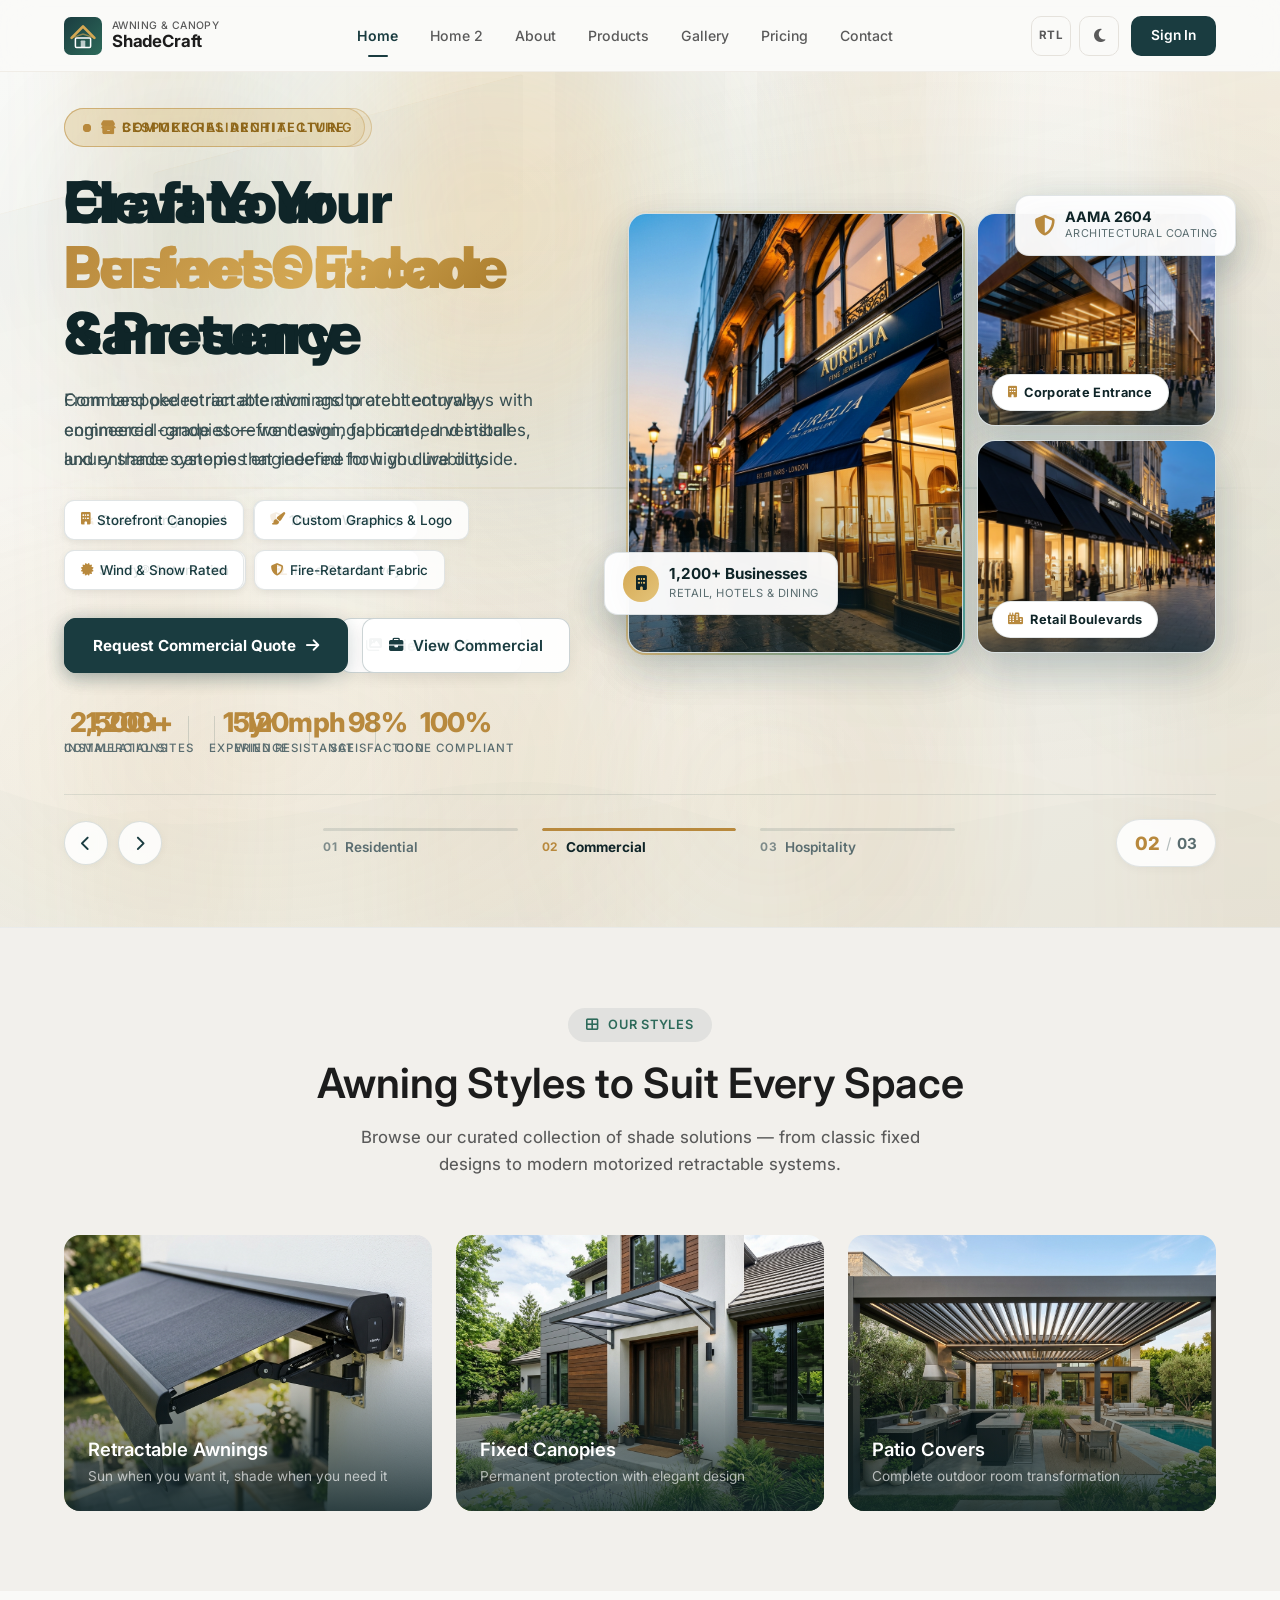
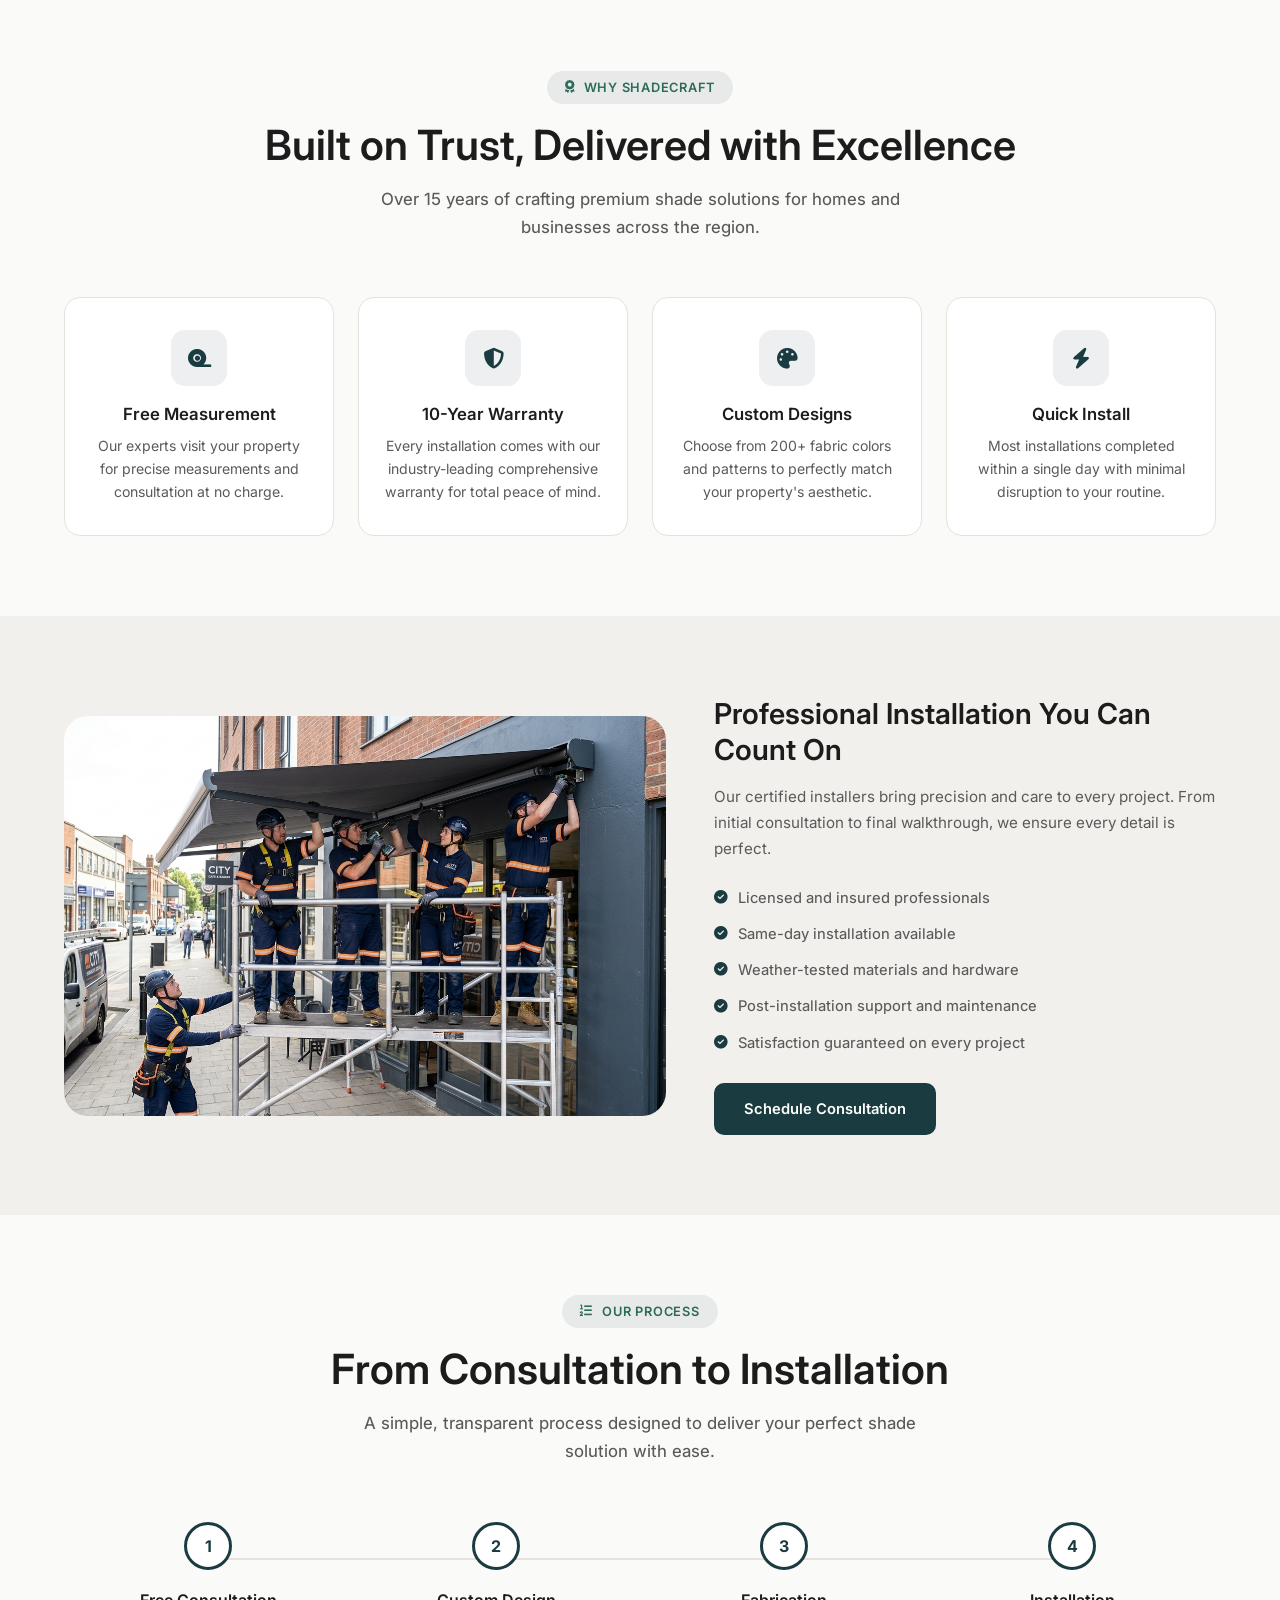
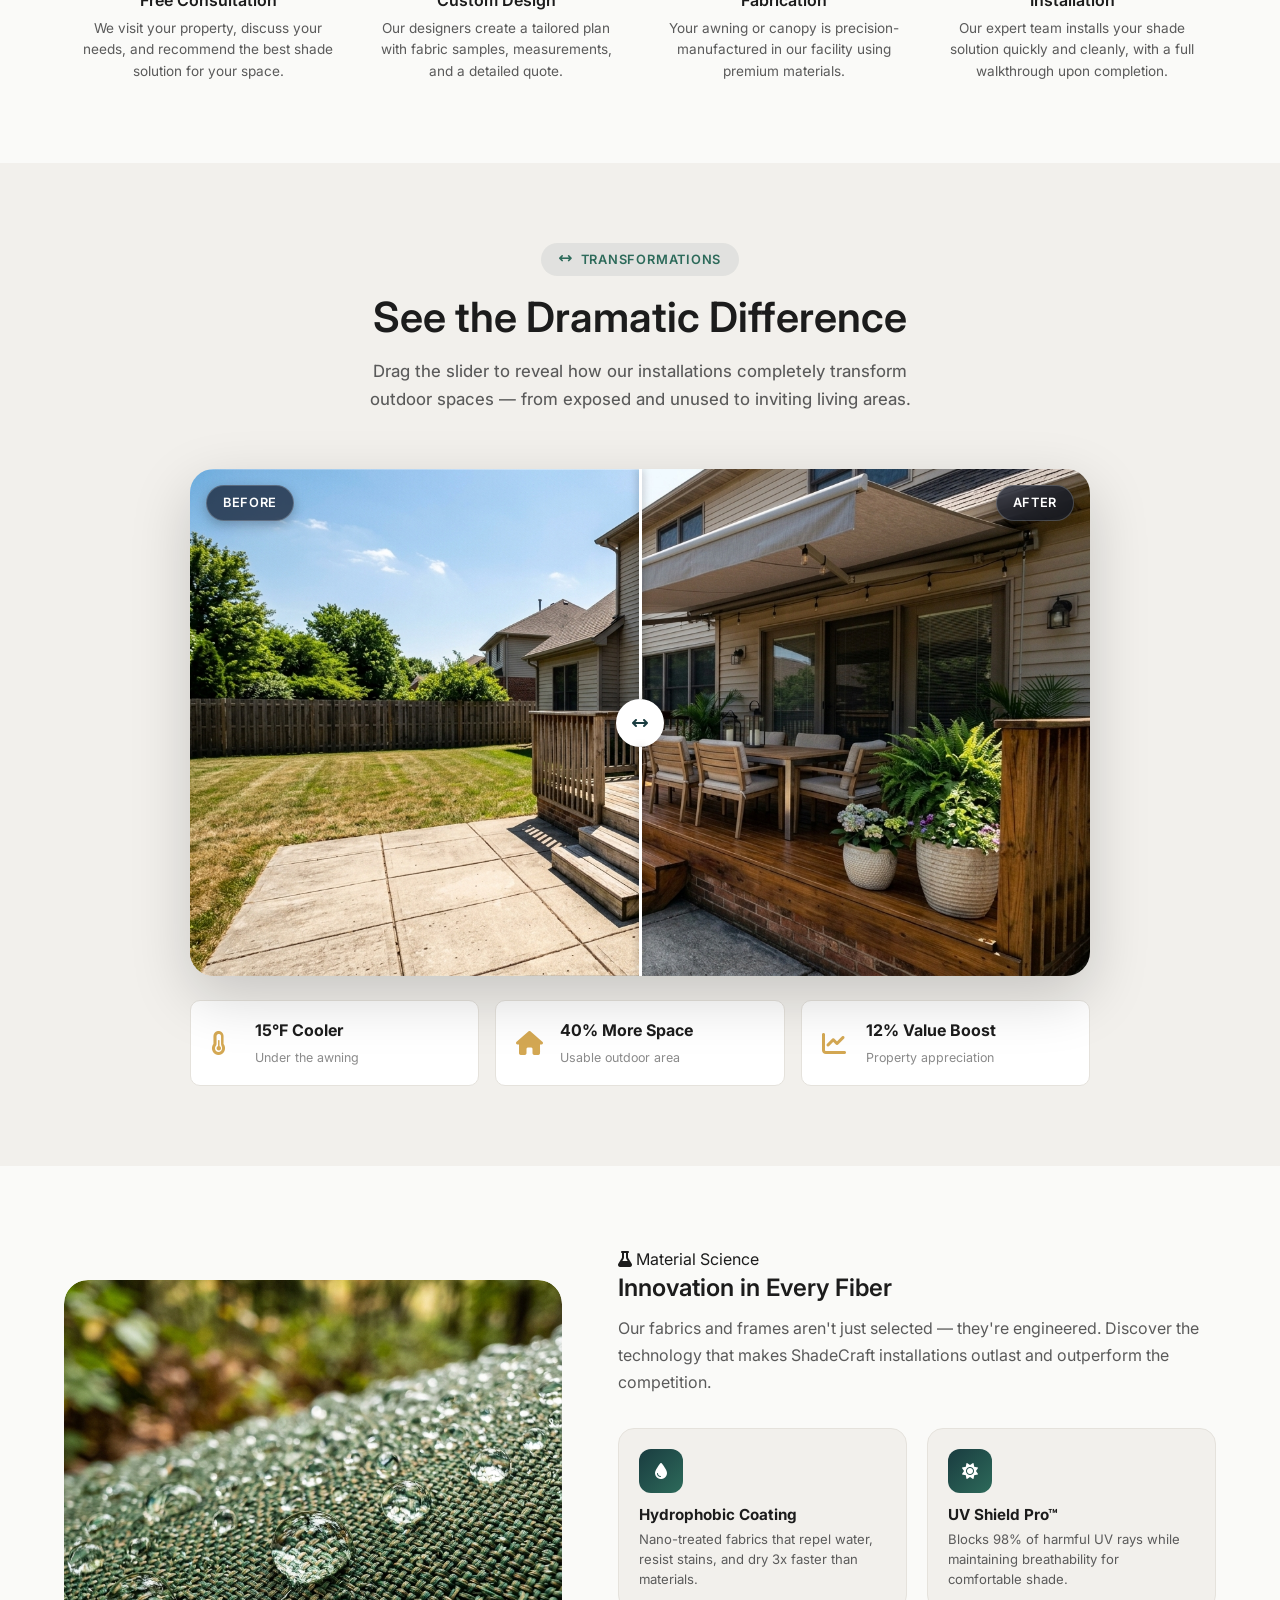
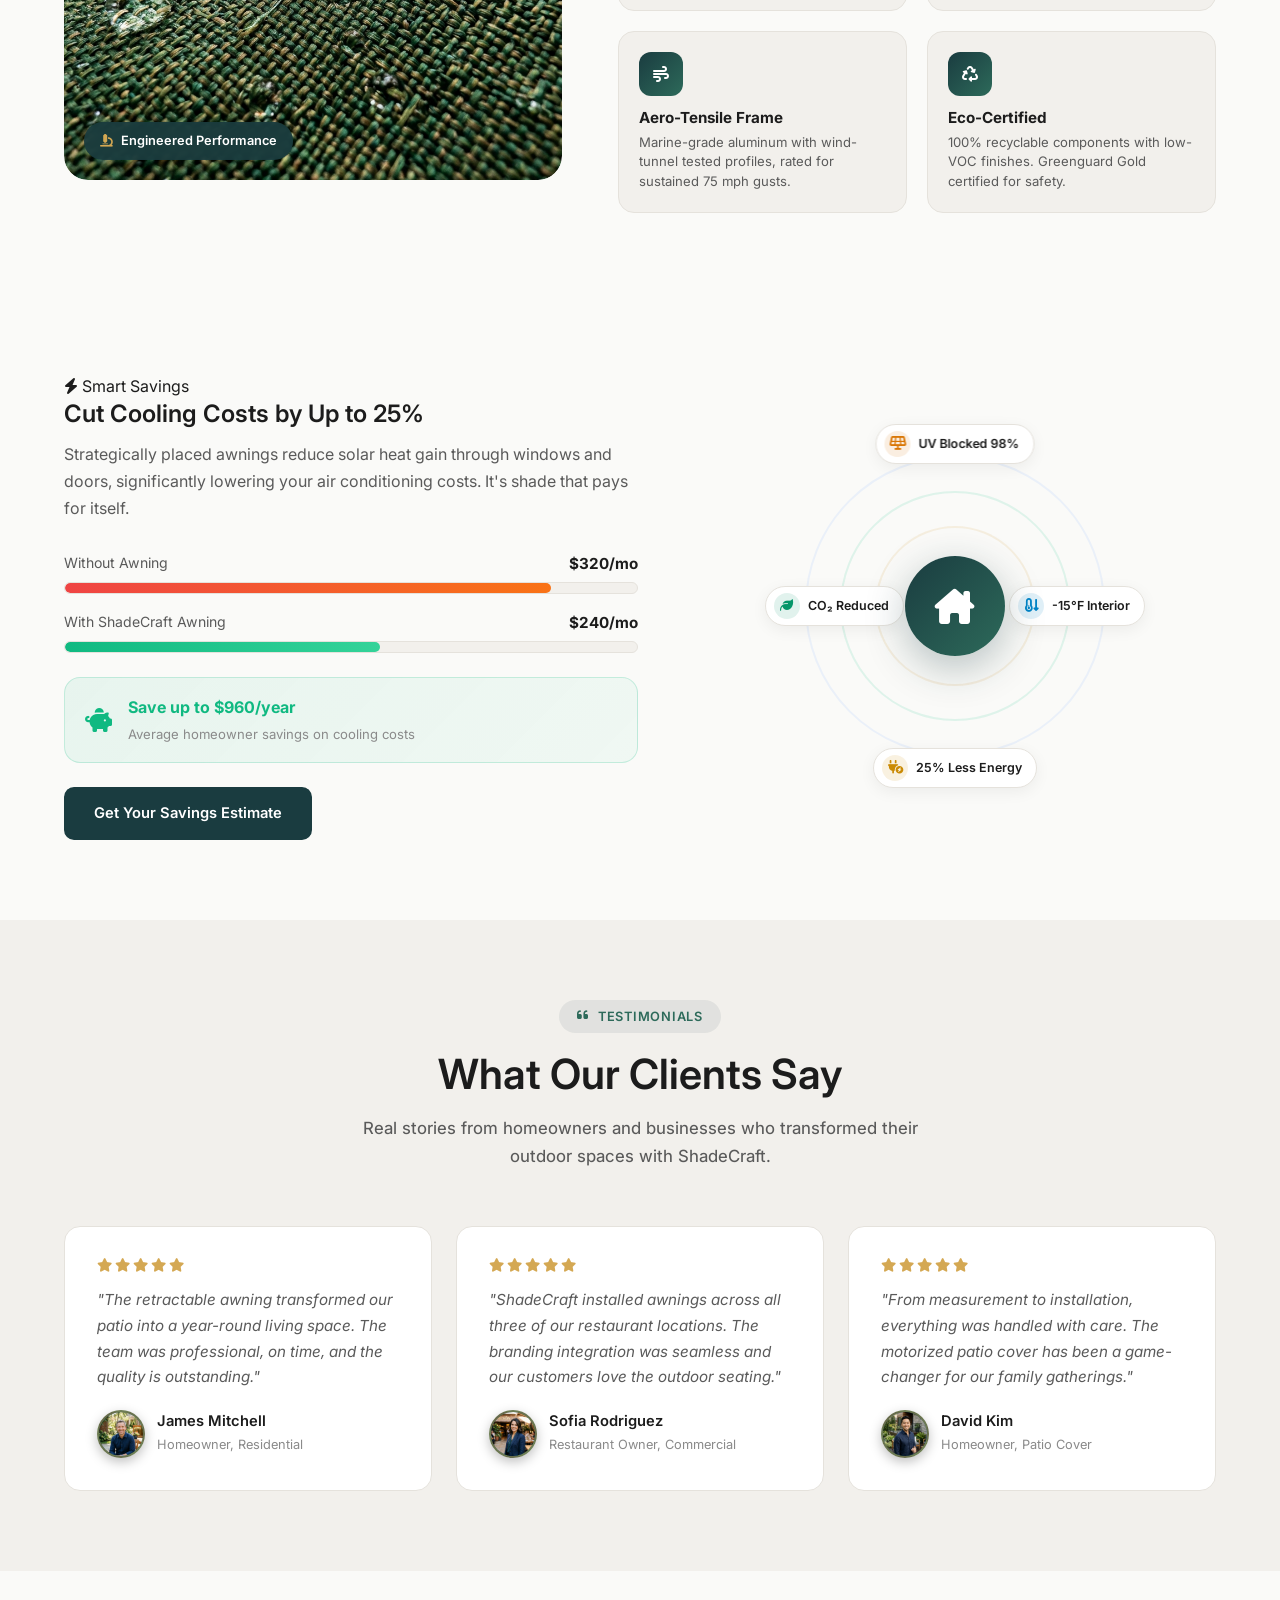
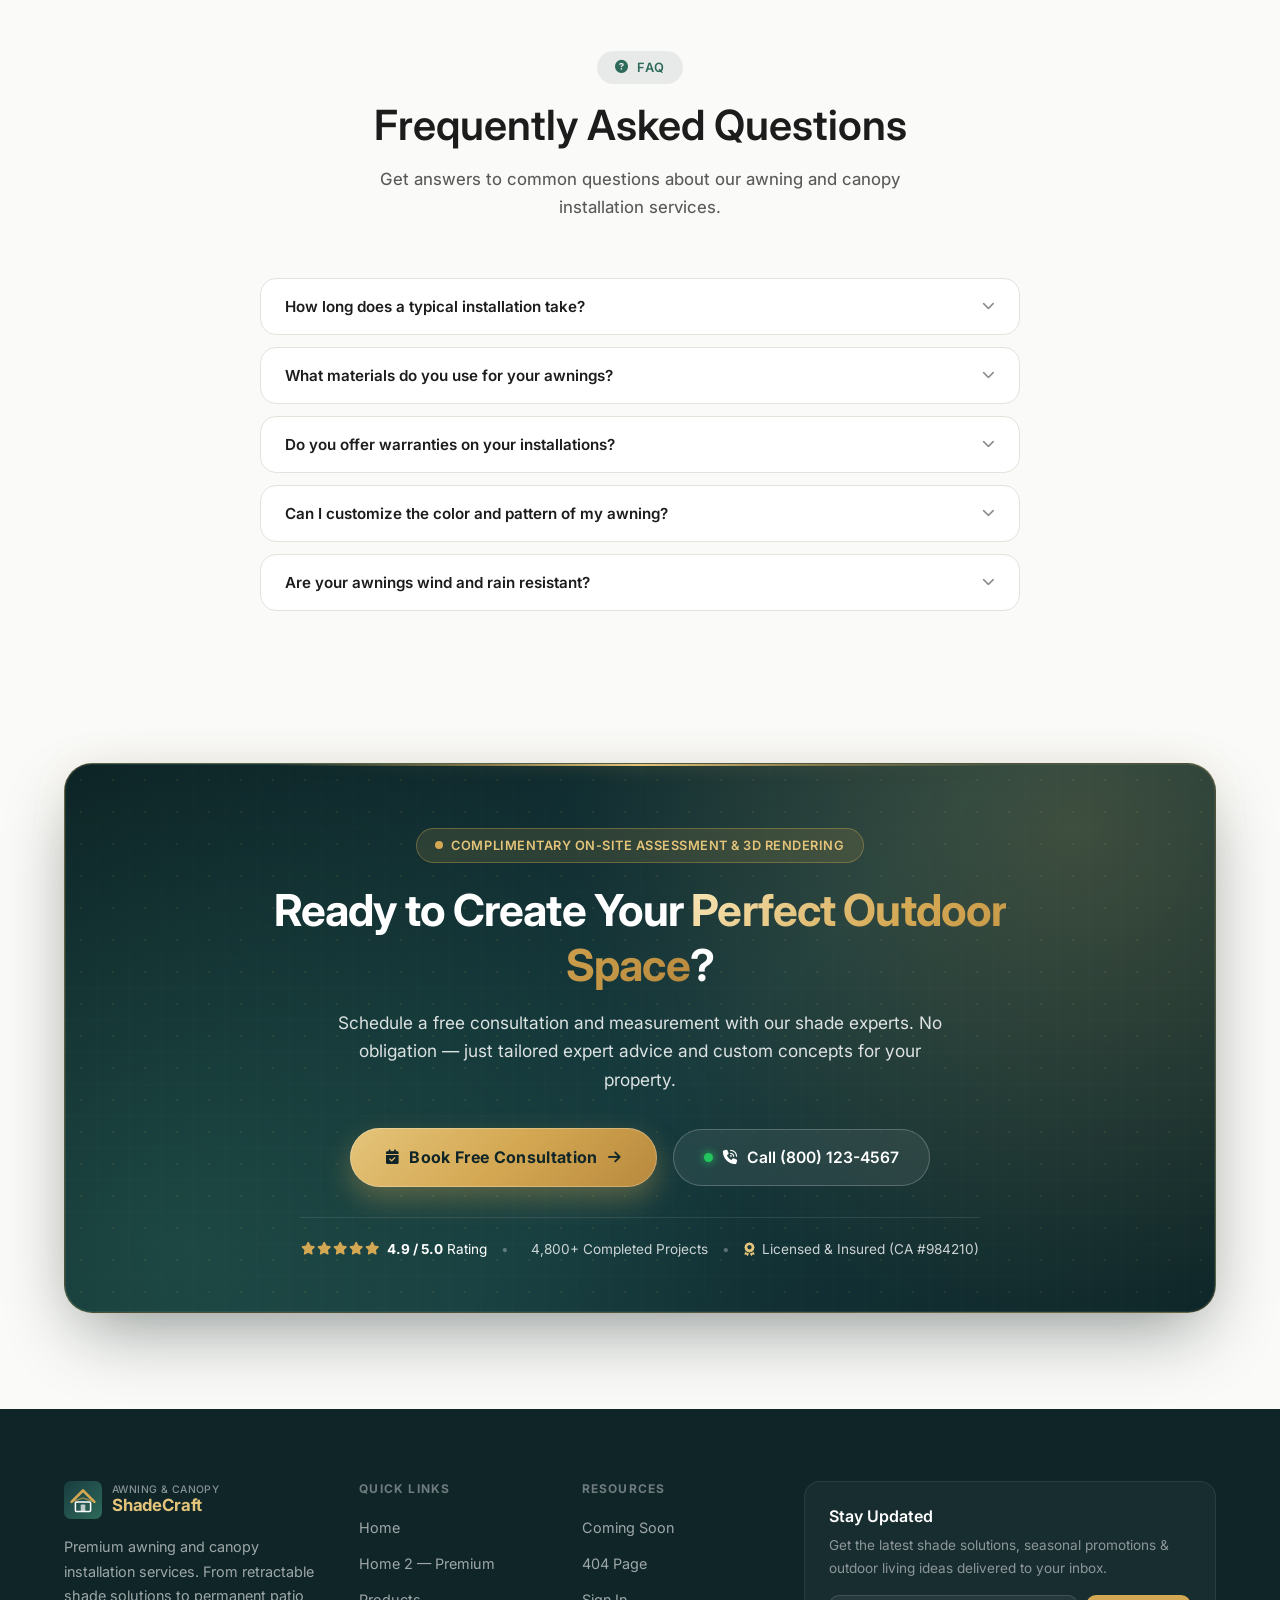
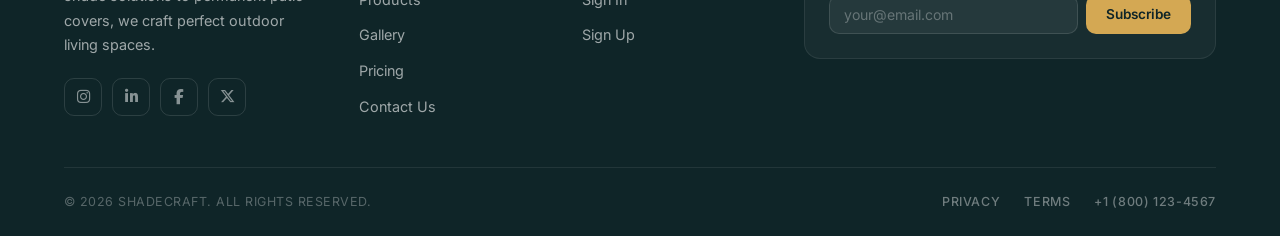
==== commit 940267f8: "feat: update product imagery and enhance hero section image assets and descriptions" ====
--- a/index.html
+++ b/index.html
@@ -111,37 +111,36 @@
                             </div>
                         </div>
 
-                        <!-- Right: 3-Image Asymmetric Mosaic (Slide 1: Pergola Spotlight) -->
+                        <!-- Right: 3-Image Asymmetric Mosaic (Slide 1: Residential Showcase) -->
                         <div class="hh-mosaic">
-                            <div class="hh-card hh-card--large hh-card--spotlight" role="button" tabindex="0" data-slide-target="0" title="Slide 1: Residential">
+                            <div class="hh-card hh-card--large hh-card--spotlight" role="button" tabindex="0" title="Residential Pergola Sanctuary">
                                 <div class="hh-card-inner">
                                     <img src="assets/images/hero-home-pergola.jpg" alt="Luxury white motorized pergola canopy with pool view" loading="eager">
                                     <div class="hh-card-overlay"></div>
                                     <div class="hh-card-label">
-                                        <i class="fas fa-home"></i> Residential
+                                        <i class="fas fa-home"></i> Luxury Pergola
                                     </div>
-                                    <div class="hh-card-active-badge"><i class="fas fa-check-circle"></i> Active</div>
                                 </div>
                                 <div class="hh-card-border"></div>
                             </div>
 
                             <div class="hh-card-stack">
-                                <div class="hh-card hh-card--small" role="button" tabindex="0" data-slide-target="1" title="Switch to Commercial">
+                                <div class="hh-card hh-card--small" role="button" tabindex="0" title="Click to spotlight Patio Retractable Awning">
                                     <div class="hh-card-inner">
-                                        <img src="assets/images/hero-home-storefront.jpg" alt="Elegant navy blue commercial storefront awning at dusk" loading="lazy">
+                                        <img src="assets/images/hero-home-residential-patio.jpg" alt="Luxury modern home patio with sleek motorized retractable cassette awning" loading="lazy">
                                         <div class="hh-card-overlay"></div>
                                         <div class="hh-card-label">
-                                            <i class="fas fa-store"></i> Commercial
+                                            <i class="fas fa-umbrella"></i> Patio Retractable
                                         </div>
                                     </div>
                                     <div class="hh-card-border"></div>
                                 </div>
-                                <div class="hh-card hh-card--small" role="button" tabindex="0" data-slide-target="2" title="Switch to Hospitality">
+                                <div class="hh-card hh-card--small" role="button" tabindex="0" title="Click to spotlight Architectural Entrance Canopy">
                                     <div class="hh-card-inner">
-                                        <img src="assets/images/hero-home-cafe.jpg" alt="Mediterranean café terrace with striped retractable awning at golden hour" loading="lazy">
+                                        <img src="assets/images/hero-home-residential-entry.jpg" alt="Modern luxury villa stone entrance with architectural cantilevered glass and aluminum canopy" loading="lazy">
                                         <div class="hh-card-overlay"></div>
                                         <div class="hh-card-label">
-                                            <i class="fas fa-umbrella-beach"></i> Hospitality
+                                            <i class="fas fa-door-open"></i> Entrance Canopy
                                         </div>
                                     </div>
                                     <div class="hh-card-border"></div>
@@ -221,37 +220,36 @@
                             </div>
                         </div>
 
-                        <!-- Right: 3-Image Asymmetric Mosaic (Slide 2: Storefront Spotlight) -->
+                        <!-- Right: 3-Image Asymmetric Mosaic (Slide 2: Commercial Showcase) -->
                         <div class="hh-mosaic">
-                            <div class="hh-card hh-card--large hh-card--spotlight" role="button" tabindex="0" data-slide-target="1" title="Slide 2: Commercial">
+                            <div class="hh-card hh-card--large hh-card--spotlight" role="button" tabindex="0" title="Boutique Commercial Storefront">
                                 <div class="hh-card-inner">
                                     <img src="assets/images/hero-home-storefront.jpg" alt="Commercial navy blue awning facade on high-end boutique storefront" loading="lazy">
                                     <div class="hh-card-overlay"></div>
                                     <div class="hh-card-label">
-                                        <i class="fas fa-store"></i> Commercial
+                                        <i class="fas fa-store"></i> Boutique Storefront
                                     </div>
-                                    <div class="hh-card-active-badge"><i class="fas fa-check-circle"></i> Active</div>
                                 </div>
                                 <div class="hh-card-border"></div>
                             </div>
 
                             <div class="hh-card-stack">
-                                <div class="hh-card hh-card--small" role="button" tabindex="0" data-slide-target="0" title="Switch to Residential">
+                                <div class="hh-card hh-card--small" role="button" tabindex="0" title="Click to spotlight Corporate Entrance Canopy">
                                     <div class="hh-card-inner">
-                                        <img src="assets/images/hero-home-pergola.jpg" alt="Luxury white motorized pergola canopy" loading="lazy">
+                                        <img src="assets/images/hero-home-commercial-office.jpg" alt="Prestigious modern corporate office building entrance cantilevered bronze and glass canopy" loading="lazy">
                                         <div class="hh-card-overlay"></div>
                                         <div class="hh-card-label">
-                                            <i class="fas fa-home"></i> Residential
+                                            <i class="fas fa-building"></i> Corporate Entrance
                                         </div>
                                     </div>
                                     <div class="hh-card-border"></div>
                                 </div>
-                                <div class="hh-card hh-card--small" role="button" tabindex="0" data-slide-target="2" title="Switch to Hospitality">
+                                <div class="hh-card hh-card--small" role="button" tabindex="0" title="Click to spotlight Retail Boulevards">
                                     <div class="hh-card-inner">
-                                        <img src="assets/images/hero-home-cafe.jpg" alt="Mediterranean café terrace with striped retractable awning" loading="lazy">
+                                        <img src="assets/images/hero-home-commercial-arcade.jpg" alt="Upscale luxury urban retail boulevard with coordinated custom black architectural awnings" loading="lazy">
                                         <div class="hh-card-overlay"></div>
                                         <div class="hh-card-label">
-                                            <i class="fas fa-umbrella-beach"></i> Hospitality
+                                            <i class="fas fa-city"></i> Retail Boulevards
                                         </div>
                                     </div>
                                     <div class="hh-card-border"></div>
@@ -331,37 +329,36 @@
                             </div>
                         </div>
 
-                        <!-- Right: 3-Image Asymmetric Mosaic (Slide 3: Cafe Spotlight) -->
+                        <!-- Right: 3-Image Asymmetric Mosaic (Slide 3: Hospitality Showcase) -->
                         <div class="hh-mosaic">
-                            <div class="hh-card hh-card--large hh-card--spotlight" role="button" tabindex="0" data-slide-target="2" title="Slide 3: Hospitality">
+                            <div class="hh-card hh-card--large hh-card--spotlight" role="button" tabindex="0" title="Hospitality Cafe Terrace">
                                 <div class="hh-card-inner">
                                     <img src="assets/images/hero-home-cafe.jpg" alt="Mediterranean café terrace with striped retractable awning at golden hour" loading="lazy">
                                     <div class="hh-card-overlay"></div>
                                     <div class="hh-card-label">
-                                        <i class="fas fa-umbrella-beach"></i> Hospitality
+                                        <i class="fas fa-utensils"></i> Cafe Terrace
                                     </div>
-                                    <div class="hh-card-active-badge"><i class="fas fa-check-circle"></i> Active</div>
                                 </div>
                                 <div class="hh-card-border"></div>
                             </div>
 
                             <div class="hh-card-stack">
-                                <div class="hh-card hh-card--small" role="button" tabindex="0" data-slide-target="0" title="Switch to Residential">
+                                <div class="hh-card hh-card--small" role="button" tabindex="0" title="Click to spotlight Luxury Rooftop Lounge">
                                     <div class="hh-card-inner">
-                                        <img src="assets/images/hero-home-pergola.jpg" alt="Luxury white motorized pergola canopy" loading="lazy">
+                                        <img src="assets/images/hero-home-hospitality-rooftop.jpg" alt="Exclusive luxury rooftop cocktail bar and dining lounge under motorized bioclimatic louvered roof pergola" loading="lazy">
                                         <div class="hh-card-overlay"></div>
                                         <div class="hh-card-label">
-                                            <i class="fas fa-home"></i> Residential
+                                            <i class="fas fa-cocktail"></i> Rooftop Lounge
                                         </div>
                                     </div>
                                     <div class="hh-card-border"></div>
                                 </div>
-                                <div class="hh-card hh-card--small" role="button" tabindex="0" data-slide-target="1" title="Switch to Commercial">
+                                <div class="hh-card hh-card--small" role="button" tabindex="0" title="Click to spotlight Waterfront Dining Canopy">
                                     <div class="hh-card-inner">
-                                        <img src="assets/images/hero-home-storefront.jpg" alt="Commercial navy blue awning facade on high-end boutique storefront" loading="lazy">
+                                        <img src="assets/images/hero-home-hospitality-terrace.jpg" alt="Luxury waterfront restaurant dining terrace at sunset sheltered by motorized retractable waterproof canopy" loading="lazy">
                                         <div class="hh-card-overlay"></div>
                                         <div class="hh-card-label">
-                                            <i class="fas fa-store"></i> Commercial
+                                            <i class="fas fa-water"></i> Waterfront Dining
                                         </div>
                                     </div>
                                     <div class="hh-card-border"></div>
@@ -640,7 +637,7 @@
                         <div class="material-feature-hex">
                             <div class="hex-icon"><i class="fas fa-droplet"></i></div>
                             <h4>Hydrophobic Coating</h4>
-                            <p>Nano-treated fabrics that repel water, resist stains, and dry 3x faster than conventional materials.</p>
+                            <p>Nano-treated fabrics that repel water, resist stains, and dry 3x faster than materials.</p>
                         </div>
                         <div class="material-feature-hex">
                             <div class="hex-icon"><i class="fas fa-sun"></i></div>
@@ -745,7 +742,9 @@
                     </div>
                     <p class="testimonial-text">"The retractable awning transformed our patio into a year-round living space. The team was professional, on time, and the quality is outstanding."</p>
                     <div class="testimonial-author">
-                        <div class="testimonial-avatar">JM</div>
+                        <div class="testimonial-avatar">
+                            <img src="assets/images/testimonial-james-mitchell.jpg" alt="James Mitchell" loading="lazy">
+                        </div>
                         <div class="testimonial-info">
                             <h4>James Mitchell</h4>
                             <span>Homeowner, Residential</span>
@@ -758,7 +757,9 @@
                     </div>
                     <p class="testimonial-text">"ShadeCraft installed awnings across all three of our restaurant locations. The branding integration was seamless and our customers love the outdoor seating."</p>
                     <div class="testimonial-author">
-                        <div class="testimonial-avatar">SR</div>
+                        <div class="testimonial-avatar">
+                            <img src="assets/images/testimonial-sofia-rodriguez.jpg" alt="Sofia Rodriguez" loading="lazy">
+                        </div>
                         <div class="testimonial-info">
                             <h4>Sofia Rodriguez</h4>
                             <span>Restaurant Owner, Commercial</span>
@@ -771,7 +772,9 @@
                     </div>
                     <p class="testimonial-text">"From measurement to installation, everything was handled with care. The motorized patio cover has been a game-changer for our family gatherings."</p>
                     <div class="testimonial-author">
-                        <div class="testimonial-avatar">DK</div>
+                        <div class="testimonial-avatar">
+                            <img src="assets/images/testimonial-david-kim.jpg" alt="David Kim" loading="lazy">
+                        </div>
                         <div class="testimonial-info">
                             <h4>David Kim</h4>
                             <span>Homeowner, Patio Cover</span>
--- a/style.css
+++ b/style.css
@@ -871,6 +871,32 @@
     grid-template-columns: repeat(4, 1fr);
     gap: 24px;
 }
+.products-extra-grid {
+    grid-template-columns: repeat(3, 1fr);
+    max-width: 1100px;
+    margin: 0 auto;
+}
+.product-extra-card-img {
+    height: 250px !important;
+    overflow: hidden;
+    position: relative;
+}
+.product-extra-card-img img {
+    width: 100%;
+    height: 100%;
+    object-fit: cover;
+    transition: transform 0.4s ease;
+}
+.product-extra-card:hover .product-extra-card-img img {
+    transform: scale(1.05);
+}
+@media (max-width: 1024px) {
+    .products-extra-grid .product-extra-card {
+        max-width: 520px;
+        margin: 0 auto;
+        width: 100%;
+    }
+}
 .why-us-card {
     background: var(--bg-card);
     border: 1px solid var(--border);
@@ -1040,8 +1066,8 @@
     gap: 12px;
 }
 .testimonial-avatar {
-    width: 44px;
-    height: 44px;
+    width: 48px;
+    height: 48px;
     border-radius: 50%;
     background: linear-gradient(135deg, var(--primary), var(--primary-light));
     display: flex;
@@ -1051,6 +1077,15 @@
     font-weight: 600;
     font-size: 0.95rem;
     flex-shrink: 0;
+    overflow: hidden;
+    border: 2px solid rgba(212, 168, 83, 0.4);
+    box-shadow: 0 4px 12px rgba(0, 0, 0, 0.25);
+}
+.testimonial-avatar img {
+    width: 100%;
+    height: 100%;
+    object-fit: cover;
+    display: block;
 }
 .testimonial-info h4 {
     font-size: 0.92rem;
@@ -1060,6 +1095,191 @@
     font-size: 0.8rem;
     color: var(--text-muted);
     font-weight: 400;
+}
+
+/* ===== HOME 2: 5-SECOND TESTIMONIAL SLIDER ===== */
+.h2-testimonials-slider {
+    max-width: 860px;
+    margin: 0 auto;
+    position: relative;
+    padding: 10px 0 20px;
+}
+.h2-testi-track {
+    position: relative;
+    min-height: 290px;
+}
+.h2-testi-slide {
+    position: absolute;
+    inset: 0;
+    opacity: 0;
+    visibility: hidden;
+    transform: translateY(20px) scale(0.98);
+    transition: opacity 0.6s cubic-bezier(0.16, 1, 0.3, 1),
+                transform 0.6s cubic-bezier(0.16, 1, 0.3, 1),
+                visibility 0.6s;
+    pointer-events: none;
+    z-index: 1;
+}
+.h2-testi-slide.active {
+    position: relative;
+    opacity: 1;
+    visibility: visible;
+    transform: translateY(0) scale(1);
+    pointer-events: auto;
+    z-index: 2;
+}
+.h2-testi-card {
+    position: relative;
+    padding: 44px 48px;
+    border-radius: 24px;
+    background: var(--bg-card);
+    border: 1px solid var(--border);
+    box-shadow: 0 20px 48px -12px var(--shadow-md), 0 0 0 1px rgba(212, 168, 83, 0.12) inset;
+    text-align: center;
+    display: flex;
+    flex-direction: column;
+    align-items: center;
+    transition: border-color var(--transition), box-shadow var(--transition);
+}
+.dark .h2-testi-card {
+    background: linear-gradient(145deg, #12282c 0%, #0d1e21 100%);
+    border-color: rgba(212, 168, 83, 0.25);
+    box-shadow: 0 24px 54px -14px rgba(0, 0, 0, 0.55), 0 0 0 1px rgba(255, 255, 255, 0.05) inset;
+}
+.h2-testi-quote-icon {
+    width: 52px;
+    height: 52px;
+    border-radius: 50%;
+    background: rgba(212, 168, 83, 0.12);
+    color: var(--secondary);
+    display: flex;
+    align-items: center;
+    justify-content: center;
+    font-size: 1.25rem;
+    margin-bottom: 20px;
+    border: 1px solid rgba(212, 168, 83, 0.3);
+}
+.h2-testi-card .testimonial-stars {
+    font-size: 1rem;
+    margin-bottom: 18px;
+    gap: 4px;
+}
+.h2-testi-card .testimonial-text {
+    font-size: clamp(1.05rem, 2vw, 1.25rem);
+    line-height: 1.7;
+    color: var(--text);
+    margin-bottom: 26px;
+    max-width: 680px;
+    font-weight: 400;
+}
+.h2-testi-card .testimonial-author {
+    gap: 16px;
+    text-align: left;
+}
+.h2-testi-card .testimonial-avatar {
+    width: 56px;
+    height: 56px;
+    border-width: 2.5px;
+}
+.h2-testi-card .testimonial-info h4 {
+    font-size: 1.05rem;
+    margin-bottom: 2px;
+}
+.h2-testi-card .testimonial-info span {
+    font-size: 0.85rem;
+}
+
+/* Slider Controls */
+.h2-testi-controls {
+    display: flex;
+    align-items: center;
+    justify-content: center;
+    gap: 20px;
+    margin-top: 32px;
+}
+.h2-testi-btn {
+    width: 44px;
+    height: 44px;
+    border-radius: 50%;
+    border: 1px solid var(--border);
+    background: var(--bg-card);
+    color: var(--text);
+    display: flex;
+    align-items: center;
+    justify-content: center;
+    cursor: pointer;
+    font-size: 0.95rem;
+    transition: all 0.3s ease;
+    box-shadow: 0 4px 14px var(--shadow-sm);
+}
+.h2-testi-btn:hover {
+    background: var(--primary);
+    color: #fff;
+    border-color: var(--primary);
+    transform: scale(1.06);
+}
+.dark .h2-testi-btn:hover {
+    background: var(--secondary);
+    color: #0c1f21;
+    border-color: var(--secondary);
+}
+.h2-testi-dots {
+    display: flex;
+    align-items: center;
+    gap: 10px;
+}
+.h2-testi-dot {
+    width: 42px;
+    height: 6px;
+    border-radius: 100px;
+    background: var(--border);
+    border: none;
+    padding: 0;
+    cursor: pointer;
+    position: relative;
+    overflow: hidden;
+    transition: width 0.3s ease, background-color 0.3s ease;
+}
+.dark .h2-testi-dot {
+    background: rgba(255, 255, 255, 0.15);
+}
+.h2-testi-dot-fill {
+    position: absolute;
+    top: 0;
+    left: 0;
+    bottom: 0;
+    width: 0%;
+    background: var(--primary);
+    border-radius: 100px;
+}
+.dark .h2-testi-dot-fill {
+    background: var(--secondary);
+}
+.h2-testi-dot.active {
+    width: 58px;
+    background: rgba(var(--primary-rgb), 0.2);
+}
+.dark .h2-testi-dot.active {
+    background: rgba(212, 168, 83, 0.25);
+}
+.h2-testi-dot.active .h2-testi-dot-fill {
+    animation: h2TestiProgress 5s linear forwards;
+}
+.h2-testimonials-slider.is-paused .h2-testi-dot.active .h2-testi-dot-fill {
+    animation-play-state: paused;
+}
+@keyframes h2TestiProgress {
+    0% { width: 0%; }
+    100% { width: 100%; }
+}
+
+@media (max-width: 768px) {
+    .h2-testi-card {
+        padding: 32px 20px;
+    }
+    .h2-testi-card .testimonial-text {
+        font-size: 1rem;
+    }
 }
 
 /* ===== LUXURY ELEVATED CTA BANNER ===== */
@@ -1507,7 +1727,7 @@
     justify-content: center;
     gap: 8px;
     width: 100%;
-    padding: 14px 20px;
+    padding: 13px 18px;
     border-radius: var(--radius-full);
     background: linear-gradient(135deg, #E4C47A, #D4A853);
     color: #0F2528 !important;
@@ -1515,11 +1735,31 @@
     font-size: 0.92rem;
     text-decoration: none;
     transition: all var(--transition);
+    white-space: nowrap;
+    box-sizing: border-box;
 }
 .cta-consult-card-btn:hover {
     transform: translateY(-2px);
     box-shadow: 0 10px 24px rgba(212, 168, 83, 0.4);
     color: #0F2528 !important;
+}
+
+@media (max-width: 480px) {
+    .cta-home2-card {
+        padding: 20px 16px;
+    }
+    .cta-consult-card-btn {
+        padding: 12px 14px;
+        font-size: 0.85rem;
+        gap: 6px;
+    }
+    .cta-slot-item {
+        padding: 9px 12px;
+        gap: 10px;
+    }
+    .cta-slot-item strong {
+        font-size: 0.82rem;
+    }
 }
 
 /* ---- 2. ABOUT PAGE: CRAFTSMANSHIP SPLIT (IMAGE LEFT, CTA RIGHT) ---- */
@@ -1807,7 +2047,7 @@
     display: grid;
     grid-template-columns: 1.2fr 1fr;
     gap: 48px;
-    align-items: stretch;
+    align-items: center;
     text-align: left;
     position: relative;
     overflow: hidden;
@@ -1816,6 +2056,14 @@
     position: relative;
     z-index: 2;
     text-align: left;
+    display: flex;
+    flex-direction: column;
+    justify-content: center;
+    align-items: flex-start;
+}
+.cta-products-content .cta-badge {
+    align-self: flex-start;
+    width: fit-content;
 }
 .cta-products-content h2 {
     font-size: clamp(1.9rem, 3.2vw, 2.5rem);
@@ -1870,6 +2118,7 @@
     .cta-products .cta-products-card {
         grid-template-columns: 1fr;
         padding: 40px 24px;
+        box-sizing: border-box;
     }
     .cta-about .cta-about-wrapper,
     .cta-gallery .cta-gallery-box,
@@ -1881,12 +2130,21 @@
     .cta-gallery-content,
     .cta-products-content {
         text-align: center;
+        align-items: center;
+        width: 100%;
+        max-width: 100%;
+        box-sizing: border-box;
+    }
+    .cta-products-content .cta-badge {
+        align-self: center;
     }
     .cta-about-content .cta-actions,
     .cta-gallery-content .cta-actions,
     .cta-gallery-content .cta-gallery-stats,
     .cta-products-content .cta-actions {
         justify-content: center !important;
+        width: 100%;
+        box-sizing: border-box;
     }
     .cta-about-media,
     .cta-gallery-visual,
@@ -1896,6 +2154,63 @@
         width: 100%;
         height: 320px;
         min-height: 320px;
+    }
+}
+
+@media (max-width: 560px) {
+    .cta-gallery .cta-gallery-box,
+    .cta-products .cta-products-card,
+    .cta-pricing .cta-pricing-card,
+    .cta-about .cta-about-wrapper {
+        padding: 32px 18px;
+        border-radius: 20px;
+    }
+    .cta-gallery h2,
+    .cta-products-content h2 {
+        font-size: clamp(1.45rem, 5.5vw, 1.85rem);
+        line-height: 1.25;
+        word-break: break-word;
+    }
+    .cta-gallery p,
+    .cta-products-content p {
+        font-size: 0.92rem;
+        line-height: 1.6;
+        margin-bottom: 20px;
+    }
+    .cta-gallery-stats {
+        display: flex;
+        width: 100%;
+        max-width: 100%;
+        padding: 12px 14px;
+        gap: 10px;
+        justify-content: space-between;
+        box-sizing: border-box;
+    }
+    .cta-gstat strong {
+        font-size: 1.15rem;
+    }
+    .cta-gstat span {
+        font-size: 0.65rem;
+        letter-spacing: 0.02em;
+    }
+    .cta-gstat-divider {
+        height: 26px;
+    }
+    .cta-actions {
+        flex-direction: column;
+        width: 100%;
+        gap: 12px;
+    }
+    .cta-actions .btn {
+        width: 100%;
+        box-sizing: border-box;
+        padding: 13px 18px;
+        font-size: 0.9rem;
+    }
+    .cta-gallery-visual,
+    .cta-products-media {
+        height: 220px;
+        min-height: 220px;
     }
 }
 
@@ -2704,6 +3019,168 @@
     border-bottom: none;
     background: var(--bg-card);
 }
+
+/* Mobile Tier Switcher & Mobile Responsive Table (Removes sidescroll) */
+.pricing-mobile-tier-tabs {
+    display: none;
+}
+
+@media (max-width: 768px) {
+    .pricing-compare-section {
+        padding: 50px 0;
+    }
+    
+    .pricing-mobile-tier-tabs {
+        display: grid;
+        grid-template-columns: repeat(3, 1fr);
+        gap: 6px;
+        background: var(--bg-card);
+        padding: 6px;
+        border-radius: var(--radius-lg);
+        border: 1px solid var(--border);
+        margin-bottom: 16px;
+        box-shadow: 0 4px 16px var(--shadow);
+    }
+    
+    .pricing-mobile-tier-tabs .tier-tab-btn {
+        display: flex;
+        flex-direction: column;
+        align-items: center;
+        justify-content: center;
+        padding: 10px 6px;
+        background: transparent;
+        border: 1px solid transparent;
+        border-radius: var(--radius-md);
+        color: var(--text-muted);
+        cursor: pointer;
+        transition: all var(--transition);
+        position: relative;
+        font-family: inherit;
+    }
+    
+    .pricing-mobile-tier-tabs .tier-tab-btn span {
+        font-size: 0.85rem;
+        font-weight: 700;
+        color: var(--text);
+        line-height: 1.2;
+    }
+    
+    .pricing-mobile-tier-tabs .tier-tab-btn small {
+        font-size: 0.72rem;
+        color: var(--text-muted);
+        margin-top: 2px;
+        font-weight: 500;
+    }
+    
+    .pricing-mobile-tier-tabs .tier-tab-btn .tab-badge {
+        position: absolute;
+        top: -6px;
+        font-size: 0.55rem;
+        font-weight: 800;
+        letter-spacing: 0.05em;
+        background: var(--secondary);
+        color: #0a1b1d;
+        padding: 1px 6px;
+        border-radius: var(--radius-full);
+    }
+    
+    .pricing-mobile-tier-tabs .tier-tab-btn.active {
+        background: var(--primary);
+        color: #fff;
+        border-color: var(--primary-light);
+        box-shadow: 0 4px 12px rgba(var(--primary-rgb), 0.25);
+    }
+    
+    .pricing-mobile-tier-tabs .tier-tab-btn.active span {
+        color: #fff;
+    }
+    
+    .pricing-mobile-tier-tabs .tier-tab-btn.active small {
+        color: rgba(255, 255, 255, 0.85);
+    }
+    
+    .pricing-table-wrapper {
+        overflow-x: hidden !important;
+        border-radius: var(--radius-lg);
+    }
+    
+    .pricing-table {
+        min-width: 100% !important;
+        width: 100% !important;
+        table-layout: fixed;
+    }
+    
+    /* 2-column layout on mobile: Feature Col (50%) + Active Tier Col (50%) */
+    .pricing-table th.feature-col,
+    .pricing-table td.feature-name {
+        width: 50% !important;
+        padding: 12px 14px !important;
+        font-size: 0.82rem !important;
+    }
+    
+    .pricing-table th.tier-col,
+    .pricing-table td:not(.feature-name) {
+        width: 50% !important;
+        padding: 12px 12px !important;
+        font-size: 0.82rem !important;
+    }
+    
+    .pricing-table thead th {
+        padding: 16px 10px !important;
+    }
+    
+    .table-tier-header .tier-name {
+        font-size: 1rem !important;
+    }
+    
+    .table-tier-header .tier-price {
+        font-size: 0.78rem !important;
+    }
+    
+    .table-category-row td {
+        padding: 10px 14px !important;
+        font-size: 0.78rem !important;
+    }
+    
+    .pricing-table tfoot td {
+        padding: 16px 10px !important;
+    }
+    
+    .pricing-table tfoot .btn {
+        padding: 8px 10px !important;
+        font-size: 0.8rem !important;
+    }
+    
+    /* Hide non-active tier columns when mobile tier is active */
+    /* Tier 1 (Essential) Active: show col 2 (th:nth-child(2), td:nth-child(2)), hide col 3 & 4 */
+    .pricing-table-wrapper[data-active-tier="1"] .pricing-table th:nth-child(3),
+    .pricing-table-wrapper[data-active-tier="1"] .pricing-table td:nth-child(3),
+    .pricing-table-wrapper[data-active-tier="1"] .pricing-table th:nth-child(4),
+    .pricing-table-wrapper[data-active-tier="1"] .pricing-table td:nth-child(4) {
+        display: none !important;
+    }
+    
+    /* Tier 2 (Professional) Active: show col 3, hide col 2 & 4 */
+    .pricing-table-wrapper[data-active-tier="2"] .pricing-table th:nth-child(2),
+    .pricing-table-wrapper[data-active-tier="2"] .pricing-table td:nth-child(2),
+    .pricing-table-wrapper[data-active-tier="2"] .pricing-table th:nth-child(4),
+    .pricing-table-wrapper[data-active-tier="2"] .pricing-table td:nth-child(4) {
+        display: none !important;
+    }
+    
+    /* Tier 3 (Premium) Active: show col 4, hide col 2 & 3 */
+    .pricing-table-wrapper[data-active-tier="3"] .pricing-table th:nth-child(2),
+    .pricing-table-wrapper[data-active-tier="3"] .pricing-table td:nth-child(2),
+    .pricing-table-wrapper[data-active-tier="3"] .pricing-table th:nth-child(3),
+    .pricing-table-wrapper[data-active-tier="3"] .pricing-table td:nth-child(3) {
+        display: none !important;
+    }
+    
+    /* Table category row always spans full width */
+    .table-category-row td {
+        display: table-cell !important;
+    }
+}
 .text-gold {
     color: var(--secondary) !important;
 }
@@ -3666,6 +4143,119 @@
 .dark .comparison-check { color: var(--secondary); }
 .comparison-cross { color: var(--text-muted); font-size: 0.85rem; }
 
+/* Home 2 Comparison Table Mobile Switcher */
+.h2-compare-mobile-tabs {
+    display: none;
+}
+
+@media (max-width: 768px) {
+    .h2-compare-mobile-tabs {
+        display: grid;
+        grid-template-columns: repeat(3, 1fr);
+        gap: 6px;
+        background: var(--bg-card);
+        padding: 6px;
+        border-radius: var(--radius-lg);
+        border: 1px solid var(--border);
+        margin-bottom: 16px;
+        box-shadow: 0 4px 16px var(--shadow);
+    }
+    
+    .h2-compare-tab {
+        display: flex;
+        align-items: center;
+        justify-content: center;
+        padding: 10px 8px;
+        background: transparent;
+        border: 1px solid transparent;
+        border-radius: var(--radius-md);
+        color: var(--text-muted);
+        cursor: pointer;
+        transition: all var(--transition);
+        font-family: inherit;
+    }
+    
+    .h2-compare-tab span {
+        font-size: 0.82rem;
+        font-weight: 700;
+        color: var(--text);
+        text-align: center;
+        line-height: 1.2;
+    }
+    
+    .h2-compare-tab.active {
+        background: var(--primary);
+        color: #fff;
+        border-color: var(--primary-light);
+        box-shadow: 0 4px 12px rgba(var(--primary-rgb), 0.25);
+    }
+    
+    .h2-compare-tab.active span {
+        color: #fff;
+    }
+    
+    .dark .h2-compare-tab.active {
+        background: var(--secondary);
+        border-color: var(--secondary-light);
+    }
+    
+    .dark .h2-compare-tab.active span {
+        color: #0a1b1d;
+    }
+    
+    .comparison-table-wrap {
+        overflow-x: hidden !important;
+        border-radius: var(--radius-lg);
+    }
+    
+    .comparison-table {
+        min-width: 100% !important;
+        width: 100% !important;
+        table-layout: fixed;
+    }
+    
+    .comparison-table thead th,
+    .comparison-table tbody td {
+        padding: 12px 10px !important;
+        font-size: 0.85rem !important;
+    }
+    
+    .comparison-table thead th:first-child,
+    .comparison-table tbody td:first-child {
+        width: 50% !important;
+    }
+    
+    .comparison-table thead th:not(:first-child),
+    .comparison-table tbody td:not(:first-child) {
+        width: 50% !important;
+    }
+    
+    /* Active product filtering on mobile: 2-column view (Feature + Active Product) */
+    /* Product 1: Retractable (Col 2 active, hide col 3 & 4) */
+    .comparison-table-wrap[data-active-product="1"] .comparison-table th:nth-child(3),
+    .comparison-table-wrap[data-active-product="1"] .comparison-table td:nth-child(3),
+    .comparison-table-wrap[data-active-product="1"] .comparison-table th:nth-child(4),
+    .comparison-table-wrap[data-active-product="1"] .comparison-table td:nth-child(4) {
+        display: none !important;
+    }
+    
+    /* Product 2: Fixed Canopy (Col 3 active, hide col 2 & 4) */
+    .comparison-table-wrap[data-active-product="2"] .comparison-table th:nth-child(2),
+    .comparison-table-wrap[data-active-product="2"] .comparison-table td:nth-child(2),
+    .comparison-table-wrap[data-active-product="2"] .comparison-table th:nth-child(4),
+    .comparison-table-wrap[data-active-product="2"] .comparison-table td:nth-child(4) {
+        display: none !important;
+    }
+    
+    /* Product 3: Patio Cover (Col 4 active, hide col 2 & 3) */
+    .comparison-table-wrap[data-active-product="3"] .comparison-table th:nth-child(2),
+    .comparison-table-wrap[data-active-product="3"] .comparison-table td:nth-child(2),
+    .comparison-table-wrap[data-active-product="3"] .comparison-table th:nth-child(3),
+    .comparison-table-wrap[data-active-product="3"] .comparison-table td:nth-child(3) {
+        display: none !important;
+    }
+}
+
 /* Certifications Banner */
 .certs-section {
     padding: 60px 0;
@@ -3707,10 +4297,13 @@
 
 /* ===== RESPONSIVE ===== */
 @media (max-width: 1024px) {
-    .nav-links { display: none; }
-    .nav-cta-btn, .nav-cta-secondary { display: none; }
-    .nav-actions .nav-icon-btn { display: none; }
-    .mobile-menu-btn { display: flex; }
+    .nav-links { display: none !important; }
+    .nav-actions > a,
+    .nav-actions .btn,
+    .nav-actions .nav-cta-btn,
+    .nav-actions .nav-cta-secondary { display: none !important; }
+    .nav-actions .nav-icon-btn { display: none !important; }
+    .mobile-menu-btn { display: flex !important; }
 
     .hero-slider { min-height: 520px; }
     .hero-slide-content h1 { max-width: 100%; }
@@ -3718,8 +4311,29 @@
 
     .footer-grid { grid-template-columns: 1fr 1fr; gap: 32px; }
     .awning-gallery-grid { grid-template-columns: repeat(2, 1fr); }
+    .awning-gallery-grid > *:last-child:nth-child(odd) {
+        grid-column: 1 / -1;
+        max-width: 520px;
+        margin: 0 auto;
+        width: 100%;
+    }
     .why-us-grid { grid-template-columns: repeat(2, 1fr); }
+    .why-us-grid > *:last-child:nth-child(odd) {
+        grid-column: 1 / -1;
+        max-width: 520px;
+        margin: 0 auto;
+        width: 100%;
+    }
+    .product-extra-card-img {
+        height: 260px !important;
+    }
     .testimonials-grid { grid-template-columns: repeat(2, 1fr); }
+    .testimonials-grid > *:last-child:nth-child(odd) {
+        grid-column: 1 / -1;
+        max-width: 540px;
+        margin: 0 auto;
+        width: 100%;
+    }
     .process-timeline { grid-template-columns: repeat(2, 1fr); gap: 32px; }
     .process-timeline::before { display: none; }
     .pricing-grid { grid-template-columns: repeat(2, 1fr); }
@@ -3757,6 +4371,7 @@
     .footer-bottom-links { justify-content: center; }
     .awning-gallery-grid { grid-template-columns: 1fr; }
     .why-us-grid { grid-template-columns: 1fr; }
+    .product-extra-card-img { height: 260px !important; }
     .process-timeline { grid-template-columns: 1fr; gap: 24px; }
     .testimonials-grid { grid-template-columns: 1fr; }
     .pricing-grid { grid-template-columns: 1fr; }
@@ -3897,6 +4512,18 @@
 @media (max-width: 768px) {
     .highlights-grid { grid-template-columns: 1fr; gap: 32px; }
     .highlights-img img { height: 280px; }
+    .highlights-content {
+        text-align: center;
+        display: flex;
+        flex-direction: column;
+        align-items: center;
+    }
+    .highlights-list {
+        align-items: flex-start;
+        display: inline-flex;
+        text-align: left;
+        margin: 0 auto 28px;
+    }
 }
 
 /* Brands / Partners */
@@ -4519,7 +5146,7 @@
     border-radius: var(--radius-xl);
     overflow: hidden;
     cursor: pointer;
-    height: 320px;
+    height: 380px;
     background: var(--bg-card);
     border: 1px solid var(--border);
     transition: transform var(--transition), box-shadow var(--transition), border-color var(--transition);
@@ -4584,7 +5211,7 @@
         gap: 16px;
     }
     .mosaic-item {
-        height: 260px;
+        height: 340px;
     }
     .mosaic-overlay {
         transform: translateY(0);
@@ -5766,40 +6393,85 @@
 
 /* ===== ABOUT PAGE RESPONSIVE ===== */
 @media (max-width: 1024px) {
+    .about-story-layout {
+        grid-template-columns: 1fr 1fr;
+        gap: 32px;
+        align-items: center;
+    }
+    .about-values-layout {
+        grid-template-columns: 1fr 1.1fr;
+        gap: 32px;
+        align-items: center;
+    }
+    .about-facility-layout {
+        grid-template-columns: 1fr 1fr;
+        gap: 32px;
+        align-items: center;
+    }
+    .about-showroom-layout {
+        grid-template-columns: 1fr 1fr;
+        gap: 32px;
+        align-items: center;
+    }
+    .about-founder-layout {
+        grid-template-columns: 320px 1fr;
+        gap: 32px;
+        align-items: center;
+    }
+    .about-story-image img,
+    .about-facility-image img,
+    .about-showroom-image img {
+        height: 420px;
+    }
+    .about-values-layout {
+        align-items: stretch;
+    }
+    .about-values-image {
+        display: flex;
+        height: 100%;
+    }
+    .about-values-image img {
+        height: 100%;
+        min-height: 480px;
+    }
+    .about-founder-image {
+        max-width: 320px;
+        margin: 0;
+    }
+    .about-founder-image img {
+        height: 380px;
+    }
+    .about-mission-cards {
+        grid-template-columns: 1fr;
+    }
+    .about-cert-grid {
+        grid-template-columns: repeat(2, 1fr);
+    }
+    .about-stats-grid {
+        grid-template-columns: repeat(2, 1fr);
+        gap: 24px;
+    }
+    .about-stat-item:nth-child(2)::after {
+        display: none;
+    }
+    .about-showroom-highlights {
+        grid-template-columns: 1fr;
+    }
+}
+
+@media (max-width: 768px) {
     .about-story-layout,
     .about-values-layout,
     .about-facility-layout,
     .about-showroom-layout,
     .about-founder-layout {
         grid-template-columns: 1fr;
-        gap: 36px;
-    }
-    .about-mission-cards {
-        grid-template-columns: 1fr;
-    }
-    .about-cert-grid {
-        grid-template-columns: repeat(2, 1fr);
-    }
-    .about-stats-grid {
-        grid-template-columns: repeat(2, 1fr);
-        gap: 24px;
-    }
-    .about-stat-item:nth-child(2)::after {
-        display: none;
-    }
-    .about-showroom-highlights {
-        grid-template-columns: 1fr;
-    }
-    .about-founder-layout {
-        grid-template-columns: 1fr;
+        gap: 32px;
     }
     .about-founder-image {
-        max-width: 360px;
+        max-width: 340px;
         margin: 0 auto;
     }
-}
-
-@media (max-width: 768px) {
     .about-stats-grid {
         grid-template-columns: repeat(2, 1fr);
         gap: 20px;
@@ -6687,13 +7359,7 @@
     .gallery-hero-v2,
     .pricing-hero-v2 { padding: 24px 0 40px; min-height: auto; }
     .ph2-img-wrapper img { height: 260px; }
-    .ph2-float { padding: 8px 12px; border-radius: 10px; }
-    .ph2-float i { font-size: 1rem; }
-    .ph2-float strong { font-size: 0.85rem; }
-    .ph2-float span { font-size: 0.65rem; }
-    .ph2-float--1 { top: -6px; right: 5px; }
-    .ph2-float--2 { bottom: 20px; left: 5px; }
-    .ph2-float--3 { bottom: -10px; right: 10px; }
+    .ph2-float { display: none !important; }
     .ph2-glow { filter: blur(60px); }
     .ph2-glow--1 { width: 200px; height: 200px; }
     .ph2-glow--2 { width: 160px; height: 160px; }
@@ -6715,6 +7381,130 @@
 [dir="rtl"] #contactPhone,
 [dir="rtl"] #contactPhone::placeholder {
     text-align: right;
+}
+
+/* RTL CTA Banners & Card Alignments */
+[dir="rtl"] .product-extra-card {
+    text-align: right !important;
+}
+[dir="rtl"] .product-extra-card-body {
+    text-align: right !important;
+}
+[dir="rtl"] .product-extra-header {
+    flex-direction: row-reverse;
+    justify-content: flex-end;
+}
+
+[dir="rtl"] .cta-products-content {
+    text-align: right !important;
+    align-items: flex-end !important;
+}
+[dir="rtl"] .cta-products-content .cta-badge {
+    align-self: flex-end !important;
+}
+[dir="rtl"] .cta-products-content .cta-actions {
+    justify-content: flex-end !important;
+}
+
+[dir="rtl"] .cta-home2-content {
+    text-align: right !important;
+}
+[dir="rtl"] .cta-home2-content .cta-badge {
+    align-self: flex-end !important;
+}
+[dir="rtl"] .cta-home2-perks {
+    align-items: flex-end !important;
+}
+[dir="rtl"] .cta-perk-item {
+    flex-direction: row-reverse;
+}
+[dir="rtl"] .cta-home2-content .cta-actions {
+    justify-content: flex-end !important;
+}
+[dir="rtl"] .cta-consult-card-header {
+    flex-direction: row-reverse;
+}
+[dir="rtl"] .cta-avatar-group {
+    flex-direction: row-reverse;
+    text-align: right;
+}
+[dir="rtl"] .cta-slot-item {
+    flex-direction: row-reverse;
+    text-align: right;
+}
+
+[dir="rtl"] .cta-about-wrapper {
+    text-align: right !important;
+}
+[dir="rtl"] .cta-about-content {
+    text-align: right !important;
+}
+[dir="rtl"] .cta-about-content .cta-badge {
+    align-self: flex-end !important;
+}
+[dir="rtl"] .cta-about-content .cta-actions {
+    justify-content: flex-end !important;
+}
+
+[dir="rtl"] .cta-pricing-left {
+    text-align: right !important;
+}
+[dir="rtl"] .cta-pricing-left .cta-badge {
+    align-self: flex-end !important;
+}
+[dir="rtl"] .cta-pricing-badges {
+    align-items: flex-end !important;
+}
+[dir="rtl"] .cta-pbadge {
+    flex-direction: row-reverse;
+}
+[dir="rtl"] .cta-estimate-header {
+    text-align: right !important;
+    flex-direction: row-reverse;
+}
+[dir="rtl"] .cta-estimate-list {
+    text-align: right !important;
+}
+[dir="rtl"] .cta-estimate-list li {
+    flex-direction: row-reverse;
+    justify-content: flex-end;
+}
+
+[dir="rtl"] .cta-gallery-content {
+    text-align: right !important;
+}
+[dir="rtl"] .cta-gallery-content .cta-badge {
+    align-self: flex-end !important;
+}
+[dir="rtl"] .cta-gallery-content .cta-actions {
+    justify-content: flex-end !important;
+}
+
+/* RTL Form Fields Alignment & Date Picker */
+[dir="rtl"] .form-group {
+    text-align: right;
+}
+[dir="rtl"] .form-group label {
+    text-align: right;
+}
+[dir="rtl"] .form-group input,
+[dir="rtl"] .form-group select,
+[dir="rtl"] .form-group textarea {
+    text-align: right;
+    direction: rtl;
+}
+[dir="rtl"] select {
+    background-position: left 16px center !important;
+    padding-left: 36px !important;
+    padding-right: 16px !important;
+}
+[dir="rtl"] input[type="date"] {
+    text-align: right;
+    direction: rtl;
+}
+[dir="rtl"] input[type="date"]::-webkit-calendar-picker-indicator {
+    margin-left: 0;
+    margin-right: auto;
 }
 
 /* Smooth page transitions */
@@ -8147,33 +8937,92 @@
 @media (max-width: 560px) {
     .hh-hero {
         padding: 24px 0 44px;
+        overflow: hidden;
+    }
+    .hh-inner {
+        max-width: 100%;
+        overflow: hidden;
     }
     .hh-title {
-        font-size: 2rem;
+        font-size: clamp(1.75rem, 6.5vw, 2.1rem);
+    }
+    .hh-stats {
+        gap: 12px;
+        flex-wrap: nowrap;
+        width: 100%;
+        justify-content: space-between;
+    }
+    .hh-stat-num {
+        font-size: 1.35rem;
+    }
+    .hh-stat-label {
+        font-size: 0.62rem;
+        letter-spacing: 0.5px;
+    }
+    .hh-stat-div {
+        height: 28px;
     }
     .hh-mosaic {
-        grid-template-columns: 1fr 1fr;
+        display: flex;
+        flex-direction: column;
+        gap: 12px;
+        width: 100%;
+        max-width: 100%;
+    }
+    .hh-card-stack {
+        display: flex;
+        flex-direction: column;
+        gap: 12px;
+        width: 100%;
     }
     .hh-card--large {
-        height: 240px;
+        width: 100%;
+        height: 220px;
     }
     .hh-card--small {
-        height: 113px;
+        width: 100%;
+        height: 180px;
+    }
+    .hh-card-label {
+        display: inline-flex !important;
+        font-size: 0.76rem !important;
+        padding: 5px 12px !important;
+        bottom: 12px !important;
+        left: 12px !important;
     }
     .hh-trust-pill,
     .hh-award-pill {
         display: none;
     }
     .hh-chips {
-        gap: 8px;
+        gap: 6px;
+        justify-content: center;
     }
     .hh-chip {
-        font-size: 0.78rem;
-        padding: 7px 12px;
+        font-size: 0.72rem;
+        padding: 6px 10px;
     }
     .hh-dot-name {
         display: none;
     }
 }
 
-
+@media (max-width: 380px) {
+    .hh-stats {
+        gap: 8px;
+    }
+    .hh-stat-num {
+        font-size: 1.2rem;
+    }
+    .hh-stat-label {
+        font-size: 0.58rem;
+    }
+    .hh-card--large {
+        height: 200px;
+    }
+    .hh-card--small {
+        height: 160px;
+    }
+}
+
+
